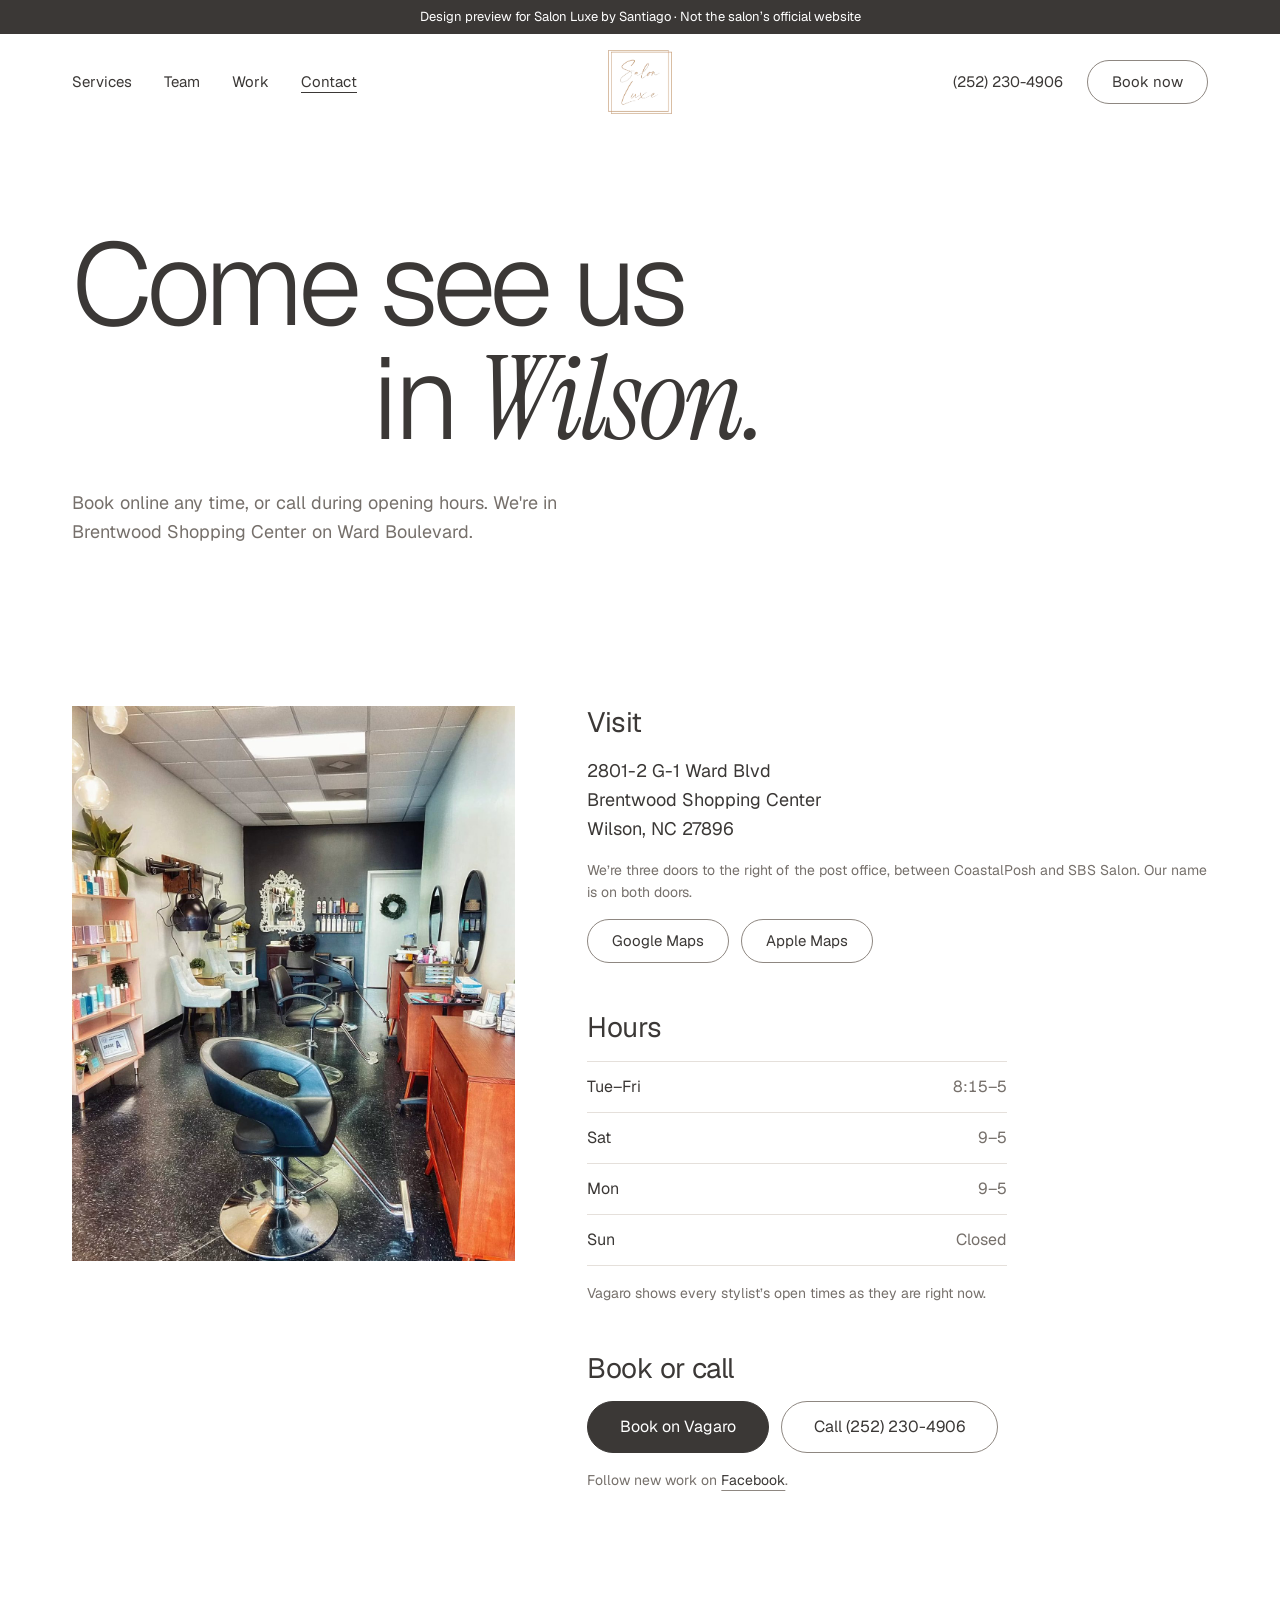
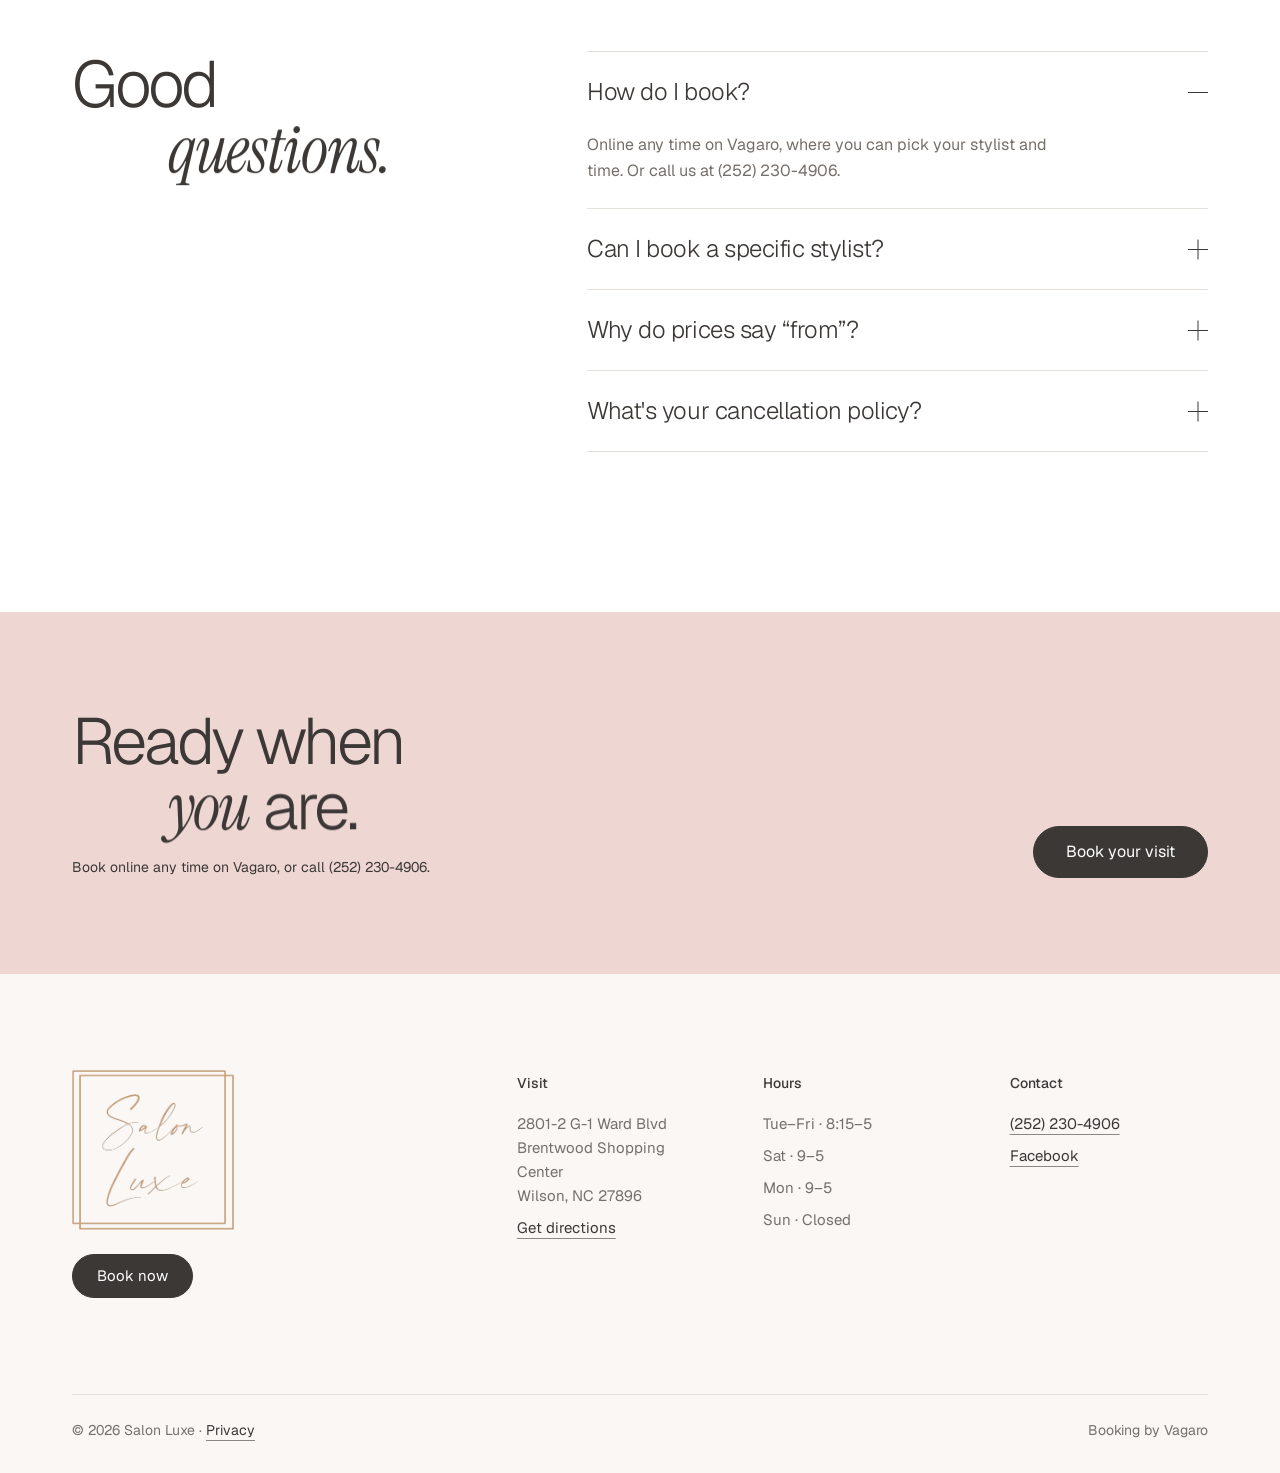
==== contact.html @ 4bc04a5e "Salon Luxe design preview (client demo, noindex) Static preview of the proposed Salon Luxe website f" ====
<!DOCTYPE html><html lang="en" class="Ur3q_a_variable"><head><meta charSet="utf-8"/><meta name="viewport" content="width=device-width, initial-scale=1"/><link rel="preload" href="nx/static/media/Geist_Variable-s.p.43azbxi7zpibd.woff2" as="font" crossorigin="" type="font/woff2"/><link rel="preload" href="media/logo.png" as="image"/><link rel="preload" href="media/salon-interior.jpg" as="image"/><link rel="stylesheet" href="nx/static/chunks/2191w9y8kevlb.css" data-precedence="next"/><link rel="preload" as="script" fetchPriority="low" href="nx/static/chunks/1r8o32q13stub.js"/><script src="nx/static/chunks/0dia8bfp_fmb0.js" async=""></script><script src="nx/static/chunks/3lbm-r_1xmrrq.js" async=""></script><script src="nx/static/chunks/turbopack-2u1d16houkiyo.js" async=""></script><script src="nx/static/chunks/1n8002xsathlf.js" async=""></script><script src="nx/static/chunks/0f0pbb14-pgfe.js" async=""></script><script src="nx/static/chunks/3_-2nimsdrwke.js" async=""></script><meta name="theme-color" content="#ffffff"/><title>Contact &amp; hours · Salon Luxe, Wilson NC</title><meta name="description" content="Salon Luxe is at 2801-2 G-1 Ward Blvd in Brentwood Shopping Center, Wilson, NC. Hours, directions, phone, and online booking."/><meta name="robots" content="noindex, nofollow, nocache"/><meta name="googlebot" content="noindex, nofollow"/><link rel="canonical" href="https://www.salonluxewilson.com/contact"/><meta property="og:title" content="Salon Luxe · Color that feels like you, only luxe."/><meta property="og:description" content="Wilson&#x27;s color salon in Brentwood Shopping Center. Book online any time."/><meta property="og:url" content="https://www.salonluxewilson.com"/><meta property="og:site_name" content="Salon Luxe"/><meta property="og:locale" content="en_US"/><meta property="og:type" content="website"/><meta name="twitter:card" content="summary"/><meta name="twitter:title" content="Salon Luxe · Color that feels like you, only luxe."/><meta name="twitter:description" content="Wilson&#x27;s color salon in Brentwood Shopping Center. Book online any time."/><link rel="icon" href="favicon.ico?favicon.117ezoe8m31dk.ico" sizes="48x48" type="image/x-icon"/><meta name="next-size-adjust" content=""/><script src="nx/static/chunks/0cz1d0mv5g_q7.js" noModule=""></script></head><body><div hidden=""><!--$--><!--/$--></div><a class="sl-skip" href="#main">Skip to content</a><div class="sl-demo-banner" role="note">Design preview for Salon Luxe by Santiago · Not the salon’s official website</div><div class="sl"><header class="sl-header sl-header--sticky"><div class="sl-container sl-header__inner"><nav class="sl-nav" aria-label="Main"><a href="services.html">Services</a><a href="team.html">Team</a><a href="gallery.html">Work</a><a href="contact.html" aria-current="page">Contact</a></nav><a class="sl-wordmark" href="index.html" aria-label="Salon Luxe, home"><img src="media/logo.png" alt="" width="64" height="63" class="sl-logo"/></a><div class="sl-header__end"><a href="tel:+12522304906">(252) 230-4906</a><a class="sl-btn sl-btn--sm" href="https://www.vagaro.com/sl6r9c" target="_blank" rel="noopener">Book now</a><button type="button" aria-haspopup="dialog" aria-expanded="false" data-state="closed" class="sl-menu-btn" aria-label="Open menu"><svg xmlns="http://www.w3.org/2000/svg" width="24" height="24" viewBox="0 0 24 24" fill="none" stroke="currentColor" stroke-width="1.25" stroke-linecap="round" stroke-linejoin="round" class="lucide lucide-menu sl-icon" aria-hidden="true"><path d="M4 5h16"></path><path d="M4 12h16"></path><path d="M4 19h16"></path></svg></button></div></div></header><main id="main"><section class="sl-pagehead" aria-labelledby="contact-title"><div class="sl-container"><h1 id="contact-title" class="sl-display-xl"><span class="sl-line" style="opacity:0;transform:translateY(0.35em)">Come see us</span><span class="sl-line sl-line--indent" style="opacity:0;transform:translateY(0.35em)">in<!-- --> <em class="sl-accent">Wilson.</em></span></h1><p class="sl-lead sl-pagehead__lead">Book online any time, or call during opening hours. We&#x27;re in Brentwood Shopping Center on Ward Boulevard.</p></div></section><section class="sl-section sl-contactsec" aria-label="Visit, hours and contact"><div class="sl-container sl-svc__grid"><div class="sl-media sl-svc__media sl-contact__media" style="opacity:0;filter:blur(4px);transform:translateY(20px)"><img src="media/salon-interior.jpg" alt="Inside Salon Luxe: styling stations, mirrors and the front of the salon" width="1200" height="1600" loading="eager" decoding="async"/></div><div class="sl-contact"><div class="sl-contact__block"><h2 class="sl-h2">Visit</h2><address class="sl-contact__text">2801-2 G-1 Ward Blvd<br/>Brentwood Shopping Center<br/>Wilson<!-- -->, <!-- -->NC<!-- --> <!-- -->27896</address><p class="sl-small">We’re three doors to the right of the post office, between CoastalPosh and SBS Salon. Our name is on both doors.</p><div class="sl-actions"><a class="sl-btn sl-btn--sm" href="https://www.google.com/maps/search/?api=1&amp;query=Salon+Luxe+2801+Ward+Blvd+Wilson+NC" target="_blank" rel="noopener">Google Maps</a><a class="sl-btn sl-btn--sm" href="https://maps.apple.com/?q=Salon+Luxe&amp;address=2801+Ward+Blvd,+Wilson,+NC+27896" target="_blank" rel="noopener">Apple Maps</a></div></div><div class="sl-contact__block"><h2 class="sl-h2">Hours</h2><dl class="sl-hours"><div class="sl-hours__row"><dt>Tue–Fri</dt><dd>8:15–5</dd></div><div class="sl-hours__row"><dt>Sat</dt><dd>9–5</dd></div><div class="sl-hours__row"><dt>Mon</dt><dd>9–5</dd></div><div class="sl-hours__row"><dt>Sun</dt><dd>Closed</dd></div></dl><p class="sl-small">Vagaro shows every stylist’s open times as they are right now.</p></div><div class="sl-contact__block"><h2 class="sl-h2">Book or call</h2><div class="sl-actions"><a class="sl-btn sl-btn--solid" href="https://www.vagaro.com/sl6r9c" target="_blank" rel="noopener">Book on Vagaro</a><a class="sl-btn" href="tel:+12522304906">Call <!-- -->(252) 230-4906</a></div><p class="sl-small">Follow new work on <a class="sl-link" href="https://www.facebook.com/salonluxewilson" target="_blank" rel="noopener">Facebook</a>.</p></div></div></div></section><section class="sl-section" id="faq" aria-labelledby="faq-title"><div class="sl-container sl-faqsec"><h2 id="faq-title" class="sl-display-lg"><span class="sl-line" style="opacity:0;transform:translateY(0.35em)">Good</span><span class="sl-line sl-line--indent" style="opacity:0;transform:translateY(0.35em)"><em class="sl-accent">questions.</em></span></h2><div class="sl-faq" data-orientation="vertical"><div data-state="open" data-orientation="vertical" class="sl-faq__item"><h3 style="margin:0" data-orientation="vertical" data-state="open"><button type="button" aria-controls="radix-_R_jd9bsnnb_" aria-expanded="true" data-state="open" data-orientation="vertical" id="radix-_R_3d9bsnnb_" class="sl-faq__trigger" data-radix-collection-item="">How do I book?<span class="sl-faq__icon" aria-hidden="true"></span></button></h3><div data-state="open" id="radix-_R_jd9bsnnb_" role="region" aria-labelledby="radix-_R_3d9bsnnb_" data-orientation="vertical" class="sl-faq__content sl-faq__panel" style="--radix-accordion-content-height:var(--radix-collapsible-content-height);--radix-accordion-content-width:var(--radix-collapsible-content-width)">Online any time on Vagaro, where you can pick your stylist and time. Or call us at (252) 230-4906.</div></div><div data-state="closed" data-orientation="vertical" class="sl-faq__item"><h3 style="margin:0" data-orientation="vertical" data-state="closed"><button type="button" aria-expanded="false" data-state="closed" data-orientation="vertical" id="radix-_R_5d9bsnnb_" class="sl-faq__trigger" data-radix-collection-item="">Can I book a specific stylist?<span class="sl-faq__icon" aria-hidden="true"></span></button></h3><div data-state="closed" id="radix-_R_ld9bsnnb_" hidden="" role="region" aria-labelledby="radix-_R_5d9bsnnb_" data-orientation="vertical" class="sl-faq__content sl-faq__panel" style="--radix-accordion-content-height:var(--radix-collapsible-content-height);--radix-accordion-content-width:var(--radix-collapsible-content-width)"></div></div><div data-state="closed" data-orientation="vertical" class="sl-faq__item"><h3 style="margin:0" data-orientation="vertical" data-state="closed"><button type="button" aria-expanded="false" data-state="closed" data-orientation="vertical" id="radix-_R_7d9bsnnb_" class="sl-faq__trigger" data-radix-collection-item="">Why do prices say “from”?<span class="sl-faq__icon" aria-hidden="true"></span></button></h3><div data-state="closed" id="radix-_R_nd9bsnnb_" hidden="" role="region" aria-labelledby="radix-_R_7d9bsnnb_" data-orientation="vertical" class="sl-faq__content sl-faq__panel" style="--radix-accordion-content-height:var(--radix-collapsible-content-height);--radix-accordion-content-width:var(--radix-collapsible-content-width)"></div></div><div data-state="closed" data-orientation="vertical" class="sl-faq__item"><h3 style="margin:0" data-orientation="vertical" data-state="closed"><button type="button" aria-expanded="false" data-state="closed" data-orientation="vertical" id="radix-_R_9d9bsnnb_" class="sl-faq__trigger" data-radix-collection-item="">What&#x27;s your cancellation policy?<span class="sl-faq__icon" aria-hidden="true"></span></button></h3><div data-state="closed" id="radix-_R_pd9bsnnb_" hidden="" role="region" aria-labelledby="radix-_R_9d9bsnnb_" data-orientation="vertical" class="sl-faq__content sl-faq__panel" style="--radix-accordion-content-height:var(--radix-collapsible-content-height);--radix-accordion-content-width:var(--radix-collapsible-content-width)"></div></div></div></div></section><section class="sl-section" aria-labelledby="band-title"><div class="sl-band"><div class="sl-container sl-band__inner"><div><h2 id="band-title" class="sl-display-lg"><span class="sl-line" style="opacity:0;transform:translateY(0.35em)">Ready when</span><span class="sl-line sl-line--indent" style="opacity:0;transform:translateY(0.35em)"><em class="sl-accent">you</em> are.</span></h2><p class="sl-small">Book online any time on Vagaro, or call <!-- -->(252) 230-4906<!-- -->.</p></div><a class="sl-btn sl-btn--solid" href="https://www.vagaro.com/sl6r9c" target="_blank" rel="noopener">Book your visit</a></div></div></section></main><footer class="sl-footer"><div class="sl-container"><div class="sl-footer__grid"><div class="sl-footer__brand"><img src="media/logo.png" alt="Salon Luxe" width="160" height="158" class="sl-logo sl-logo--footer"/><div><a class="sl-btn sl-btn--solid sl-btn--sm" href="https://www.vagaro.com/sl6r9c" target="_blank" rel="noopener">Book now</a></div></div><div><h2>Visit</h2><address>2801-2 G-1 Ward Blvd<br/>Brentwood Shopping Center<br/>Wilson<!-- -->, <!-- -->NC<!-- --> <!-- -->27896</address><ul style="margin-top:8px"><li><a class="sl-link" href="https://www.google.com/maps/search/?api=1&amp;query=Salon+Luxe+2801+Ward+Blvd+Wilson+NC" target="_blank" rel="noopener">Get directions</a></li></ul></div><div><h2>Hours</h2><ul><li>Tue–Fri<!-- --> · <!-- -->8:15–5</li><li>Sat<!-- --> · <!-- -->9–5</li><li>Mon<!-- --> · <!-- -->9–5</li><li>Sun<!-- --> · <!-- -->Closed</li></ul></div><div><h2>Contact</h2><ul><li><a class="sl-link" href="tel:+12522304906">(252) 230-4906</a></li><li><a class="sl-link" href="https://www.facebook.com/salonluxewilson" target="_blank" rel="noopener">Facebook</a></li></ul></div></div><div class="sl-footer__bottom"><p class="sl-small">© <!-- -->2026<!-- --> Salon Luxe · <a class="sl-link" href="privacy.html">Privacy</a></p><p class="sl-small">Booking by Vagaro</p></div></div></footer><div class="sl-bookbar sl-bookbar--fixed"><a class="sl-btn sl-btn--sm" href="tel:+12522304906">Call</a><a class="sl-btn sl-btn--solid sl-btn--sm" href="https://www.vagaro.com/sl6r9c" target="_blank" rel="noopener">Book now</a></div></div><!--$--><!--/$--><script id="_R_">(globalThis["TURBOPACK"] || (globalThis["TURBOPACK"] = [])).push({"otherChunks":["static/chunks/1r8o32q13stub.js","static/chunks/0dia8bfp_fmb0.js","static/chunks/3lbm-r_1xmrrq.js"],"runtimeModuleIds":[94553]});</script><script src="nx/static/chunks/1r8o32q13stub.js" async=""></script><script>(self.__next_f=self.__next_f||[]).push([0])</script><script>self.__next_f.push([1,"1:\"$Sreact.fragment\"\n2:\"nx/static/chunks/1n8002xsathlf.js\"\n3:I[39756,[\"$2\"],\"default\"]\n4:I[37457,[\"$2\"],\"default\"]\n8:\"nx/static/chunks/0f0pbb14-pgfe.js\"\n9:\"nx/static/chunks/3_-2nimsdrwke.js\"\na:I[76893,[\"$2\",\"$8\",\"$9\"],\"Header\"]\nb:I[63605,[\"$2\",\"$8\",\"$9\"],\"TextEffect\"]\nc:I[17195,[\"$2\",\"$8\",\"$9\"],\"BlurFade\"]\nd:I[48648,[\"$2\",\"$8\",\"$9\"],\"TrackedLink\"]\n18:\"ViewportBoundary\"\n19:I[97367,[\"$2\"],\"$18\"]\n1b:\"MetadataBoundary\"\n1c:I[97367,[\"$2\"],\"$1b\"]\n1d:\"$Sreact.suspense\"\n1f:I[68027,[\"$2\"],\"default\",1]\n:HL[\"nx/static/chunks/2191w9y8kevlb.css\",\"style\"]\n:HL[\"nx/static/media/Geist_Variable-s.p.43azbxi7zpibd.woff2\",\"font\",{\"crossOrigin\":\"\",\"type\":\"font/woff2\"}]\n:HL[\"media/salon-interior.jpg\",\"image\"]\n6:X\n7:[[\"children\",{\"s\":\"__PAGE__\",\"h\":512,\"d\":{\"r\":[\"$\",\"$1\",\"c\",{\"children\":[[\"$\",\"div\",null,{\"className\":\"sl\",\"children\":[[\"$\",\"$La\",null,{\"current\":\"contact\"}],[\"$\",\"main\",null,{\"id\":\"main\",\"children\":[[[\"$\",\"section\",null,{\"className\":\"sl-pagehead\",\"aria-labelledby\":\"contact-title\",\"children\":[\"$\",\"div\",null,{\"className\":\"sl-container\",\"children\":[[\"$\",\"$Lb\",null,{\"as\":\"h1\",\"id\":\"contact-title\",\"className\":\"sl-display-xl\",\"lines\":[\"Come see us\",[\"in\",\" \",[\"$\",\"em\",null,{\"className\":\"sl-accent\",\"children\":\"Wilson.\"}]]]}],[\"$\",\"p\",null,{\"className\":\"sl-lead sl-pagehead__lead\",\"children\":\"Book online any time, or call during opening hours. We're in Brentwood Shopping Center on Ward Boulevard.\"}],null]}]}],[\"$\",\"section\",null,{\"className\":\"sl-section sl-contactsec\",\"aria-label\":\"Visit, hours and contact\",\"children\":[\"$\",\"div\",null,{\"className\":\"sl-container sl-svc__grid\",\"children\":[[\"$\",\"$Lc\",null,{\"className\":\"sl-media sl-svc__media sl-contact__media\",\"children\":[\"$\",\"img\",null,{\"src\":\"media/salon-interior.jpg\",\"alt\":\"Inside Salon Luxe: styling stations, mirrors and the front of the salon\",\"width\":1200,\"height\":1600,\"loading\":\"eager\",\"decoding\":\"async\"}]}],[\"$\",\"div\",null,{\"className\":\"sl-contact\",\"children\":[[\"$\",\"div\",null,{\"className\":\"sl-contact__block\",\"children\":[[\"$\",\"h2\",null,{\"className\":\"sl-h2\",\"children\":\"Visit\"}],[\"$\",\"address\",null,{\"className\":\"sl-contact__text\",\"children\":[\"2801-2 G-1 Ward Blvd\",[\"$\",\"br\",null,{}],\"Brentwood Shopping Center\",[\"$\",\"br\",null,{}],\"Wilson\",\", \",\"NC\",\" \",\"27896\"]}],[\"$\",\"p\",null,{\"className\":\"sl-small\",\"children\":\"We’re three doors to the right of the post office, between CoastalPosh and SBS Salon. Our name is on both doors.\"}],[\"$\",\"div\",null,{\"className\":\"sl-actions\",\"children\":[[\"$\",\"$Ld\",null,{\"className\":\"sl-btn sl-btn--sm\",\"href\":\"https://www.google.com/maps/search/?api=1\u0026query=Salon+Luxe+2801+Ward+Blvd+Wilson+NC\",\"event\":\"directions_click\",\"params\":{\"place\":\"contact\",\"app\":\"google\"},\"children\":\"Google Maps\"}],[\"$\",\"$Ld\",null,{\"className\":\"sl-btn sl-btn--sm\",\"href\":\"https://maps.apple.com/?q=Salon+Luxe\u0026address=2801+Ward+Blvd,+Wilson,+NC+27896\",\"event\":\"directions_click\",\"params\":{\"place\":\"contact\",\"app\":\"apple\"},\"children\":\"Apple Maps\"}]]}]]}],[\"$\",\"div\",null,{\"className\":\"sl-contact__block\",\"children\":[[\"$\",\"h2\",null,{\"className\":\"sl-h2\",\"children\":\"Hours\"}],\"$Le\",\"$Lf\"]}],\"$L10\"]}]]}]}],\"$L11\"],\"$L12\"]}],\"$L13\",\"$L14\"]}],[\"$L15\",\"$L16\"],\"$L17\"]}],\"p\":false,\"v\":null}}]]\n5:[[\"children\",{\"s\":\"contact\",\"h\":512,\"d\":{\"r\":[\"$\",\"$1\",\"c\",{\"children\":[null,[\"$\",\"$L3\",null,{\"parallelRouterKey\":\"children\",\"error\":\"$undefined\",\"errorStyles\":\"$undefined\",\"errorScripts\":\"$undefined\",\"template\":[\"$\",\"$L4\",null,{}],\"templateStyles\":\"$undefined\",\"templateScripts\":\"$undefined\",\"notFound\":\"$undefined\",\"forbidden\":\"$undefined\",\"unauthorized\":\"$undefined\"}]]}],\"p\":false,\"v\":\"$6\"},\"c\":\"$Q7\"}]]\n0:{\"P\":null,\"c\":[\"\",\"contact\"],\"q\":\"\",\"i\":false,\"t\":{\"t\":{\"s\":\"\",\"h\":528,\"d\":{\"r\":[\"$\",\"$1\",\"c\",{\"children\":[[[\"$\",\"link\",\"0\",{\"rel\":\"stylesheet\",\"href\":\"nx/static/chunks/2191w9y8kevlb.css\",\"precedence\":\"next\",\"crossOrigin\":\"$undefined\",\"nonce\":\"$undefined\"}],[\"$\",\"script\",\"script-0\",{\"src\":\"nx/static/chunks/1n8002xsathlf.js\",\"async\":true,\"nonce\":\"$undefined\"}]],[\"$\",\"html\",null,{\"lang\":\"en\",\"className\":\"Ur3q_a_variable\",\"children\":[\"$\",\"body\",null,{\"children\":[[\"$\",\"a\",null,{\"className\":\"sl-skip\",\"href\":\"#main\",\"children\":\"Skip to content\"}],[\"$\",\"div\",null,{\"className\":\"sl-demo-banner\",\"role\":\"note\",\"children\":\"Design preview for Salon Luxe by Santiago · Not the salon’s official website\"}],[\"$\",\"$L3\",null,{\"parallelRouterKey\":\"children\",\"error\":\"$undefined\",\"errorStyles\":\"$undefined\",\"errorScripts\":\"$undefined\",\"template\":[\"$\",\"$L4\",null,{}],\"templateStyles\":\"$undefined\",\"templateScripts\":\"$undefined\",\"notFound\":[[[\"$\",\"title\",null,{\"children\":\"404: This page could not be found.\"}],[\"$\",\"div\",null,{\"style\":{\"fontFamily\":\"system-ui,\\\"Segoe UI\\\",Roboto,Helvetica,Arial,sans-serif,\\\"Apple Color Emoji\\\",\\\"Segoe UI Emoji\\\"\",\"height\":\"100vh\",\"textAlign\":\"center\",\"display\":\"flex\",\"flexDirection\":\"column\",\"alignItems\":\"center\",\"justifyContent\":\"center\"},\"children\":[\"$\",\"div\",null,{\"children\":[[\"$\",\"style\",null,{\"dangerouslySetInnerHTML\":{\"__html\":\"body{color:#000;background:#fff;margin:0}.next-error-h1{border-right:1px solid rgba(0,0,0,.3)}@media (prefers-color-scheme:dark){body{color:#fff;background:#000}.next-error-h1{border-right:1px solid rgba(255,255,255,.3)}}\"}}],[\"$\",\"h1\",null,{\"className\":\"next-error-h1\",\"style\":{\"display\":\"inline-block\",\"margin\":\"0 20px 0 0\",\"padding\":\"0 23px 0 0\",\"fontSize\":24,\"fontWeight\":500,\"verticalAlign\":\"top\",\"lineHeight\":\"49px\"},\"children\":404}],[\"$\",\"div\",null,{\"style\":{\"display\":\"inline-block\"},\"children\":[\"$\",\"h2\",null,{\"style\":{\"fontSize\":14,\"fontWeight\":400,\"lineHeight\":\"49px\",\"margin\":0},\"children\":\"This page could not be found.\"}]}]]}]}]],[]],\"forbidden\":\"$undefined\",\"unauthorized\":\"$undefined\"}],[null,null,null]]}]}]]}],\"p\":false,\"v\":null},\"c\":\"$Q5\"},\"h\":{\"r\":[\"$\",\"$1\",\"h\",{\"children\":[null,[\"$\",\"$L19\",null,{\"children\":\"$L1a\"}],[\"$\",\"$L1c\",null,{\"children\":[[\"$\",\"div\",null,{\"hidden\":true,\"children\":[\"$\",\"$1d\",null,{\"name\":\"Next.Metadata\",\"children\":\"$L1e\"}]}],null]}],[\"$\",\"meta\",null,{\"name\":\"next-size-adjust\",\"content\":\"\"}]]}],\"p\":false,\"v\":null}},\"m\":\"$undefined\",\"G\":[\"$1f\",[[\"$\",\"link\",\"0\",{\"rel\":\"stylesheet\",\"href\":\"nx/static/chunks/2191w9y8kevlb.css\",\"precedence\":\"next\",\"crossOrigin\":\"$undefined\",\"nonce\":\"$undefined\"}]]],\"S\":true,\"r\":\"$undefined\",\"s\":\"$undefined\",\"a\":\"$undefined\",\"l\":\"$undefined\",\"p\":\"$undefined\",\"d\":\"$undefined\",\"b\":\"Zr-TS_mXzVOWQAXitOtDz\"}\n20:I[38702,[\"$2\",\"$8\",\"$9\"],\"Faq\"]\n21:I[76893,[\"$2\",\"$8\",\"$9\"],\"BookBar\"]\n22:I[97367,[\"$2\"],\"OutletBoundary\"]\n:HL[\"media/logo.png\",\"image\"]\n6:C\ne:[\"$\",\"dl\",null,{\"className\":\"sl-hours\",\"children\":[[\"$\",\"div\",\"Tue–Fri\",{\"className\":\"sl-hours__row\",\"children\":[[\"$\",\"dt\",null,{\"children\":\"Tue–Fri\"}],[\"$\",\"dd\",null,{\"children\":\"8:15–5\"}]]}],[\"$\",\"div\",\"Sat\",{\"className\":\"sl-hours__row\",\"children\":[[\"$\",\"dt\",null,{\"children\":\"Sat\"}],[\"$\",\"dd\",null,{\"children\":\"9–5\"}]]}],[\"$\",\"div\",\"Mon\",{\"className\":\"sl-hours__row\",\"children\":[[\"$\",\"dt\",null,{\"children\":\"Mon\"}],[\"$\",\"dd\",null,{\"children\":\"9–5\"}]]}],[\"$\",\"div\",\"Sun\",{\"className\":\"sl-hours__row\",\"children\":[[\"$\",\"dt\",null,{\"children\":\"Sun\"}],[\"$\",\"dd\",null,{\"children\":\"Closed\"}]]}]]}]\nf:[\"$\",\"p\",null,{\"className\":\"sl-small\",\"children\":\"Vagaro shows every stylist’s open times as they are right now.\"}]\n10:[\"$\",\"div\",null,{\"className\":\"sl-contact__block\",\"children\":[[\"$\",\"h2\",null,{\"className\":\"sl-h2\",\"children\":\"Book or call\"}],[\"$\",\"div\",null,{\"className\":\"sl-actions\",\"children\":[[\"$\",\"$Ld\",null,{\"className\":\"sl-btn sl-btn--solid\",\"href\":\"https://www.vagaro.com/sl6r9c\",\"event\":\"book_click\",\"params\":{\"place\":\"contact\"},\"children\":\"Book on Vagaro\"}],[\"$\",\"$Ld\",null,{\"className\":\"sl-btn\",\"href\":\"tel:+12522304906\",\"event\":\"call_click\",\"params\":{\"place\":\"contact\"},\"children\":[\"Call \",\"(252) 230-4906\"]}]]}],[\"$\",\"p\",null,{\"className\":\"sl-small\",\"children\":[\"Follow new work on \",[\"$\",\"a\",null,{\"className\":\"sl-link\",\"href\":\"https://www.facebook.com/salonluxewilson\",\"target\":\"_blank\",\"rel\":\"noopener\",\"children\":\"Facebook\"}],\".\"]}]]}]\n11:[\"$\",\"$L20\",null,{}]\n12:[\"$\",\"section\",null,{\"className\":\"sl-section\",\"aria-labelledby\":\"band-title\",\"children\":[\"$\",\"div\",null,{\"className\":\"sl-band\",\"children\":[\"$\",\"div\",null,{\"className\":\"sl-container sl-band__inner\",\"children\":[[\"$\",\"div\",null,{\"children\":[[\"$\",\"$Lb\",null,{\"as\":\"h2\",\"id\":\"band-title\",\"className\":\"sl-display-lg\",\"lines\":[\"Ready when\",[[\"$\",\"em\",null,{\"className\":\"sl-accent\",\"children\":\"you\"}],\" are.\"]]}],[\"$\",\"p\",null,{\"className\":\"sl-small\",\"children\":[\"Book online any time on Vagaro, or call \",\"(252) 230-4906\",\".\"]}]]}],[\"$\",\"$Ld\",null,{\"className\":\"sl-btn sl-btn--solid\",\"href\":\"https://www.vagaro.com/sl6r9c\",\"event\":\"book_click\",\"params\":{\"place\":\"band\"},\"children\":\"Book your visit\"}]]}]}]}]\n13:[\"$\",\"footer\",null,{\"className\":\"sl-footer\",\"children\":[\"$\",\"div\",null,{\"className\":\"sl-container\",\"children\":[[\"$\",\"div\",null,{\"className\":\"sl-footer__grid\",\"children\":[[\"$\",\"div\",null,{\"className\":\"sl-footer__brand\",\"children\":[[\"$\",\"img\",null,{\"src\":\"media/logo.png\",\"alt\":\"Salon Luxe\",\"width\":160,\"height\":158,\"className\":\"sl-logo sl-logo--footer\"}],[\"$\",\"div\",null,{\"children\":[\"$\",\"$Ld\",null,{\"className\":\"sl-btn sl-btn--solid sl-btn--sm\",\"href\":\"https://www.vagaro.com/sl6r9c\",\"event\":\"book_click\",\"params\":{\"place\":\"footer\"},\"children\":\"Book now\"}]}]]}],[\"$\",\"div\",null,{\"children\":[[\"$\",\"h2\",null,{\"children\":\"Visit\"}],[\"$\",\"address\",null,{\"children\":[\"2801-2 G-1 Ward Blvd\",[\"$\",\"br\",null,{}],\"Brentwood Shopping Center\",[\"$\",\"br\",null,{}],\"Wilson\",\", \",\"NC\",\" \",\"27896\"]}],[\"$\",\"ul\",null,{\"style\":{\"marginTop\":8},\"children\":[\"$\",\"li\",null,{\"children\":[\"$\",\"$Ld\",null,{\"className\":\"sl-link\",\"href\":\"https://www.google.com/maps/search/?api=1\u0026query=Salon+Luxe+2801+Ward+Blvd+Wilson+NC\",\"event\":\"directions_click\",\"children\":\"Get directions\"}]}]}]]}],[\"$\",\"div\",null,{\"children\":[[\"$\",\"h2\",null,{\"children\":\"Hours\"}],[\"$\",\"ul\",null,{\"children\":[[\"$\",\"li\",\"Tue–Fri\",{\"children\":[\"Tue–Fri\",\" · \",\"8:15–5\"]}],[\"$\",\"li\",\"Sat\",{\"children\":[\"Sat\",\" · \",\"9–5\"]}],[\"$\",\"li\",\"Mon\",{\"children\":[\"Mon\",\" · \",\"9–5\"]}],[\"$\",\"li\",\"Sun\",{\"children\":[\"Sun\",\" · \",\"Closed\"]}]]}]]}],[\"$\",\"div\",null,{\"children\":[[\"$\",\"h2\",null,{\"children\":\"Contact\"}],[\"$\",\"ul\",null,{\"children\":[[\"$\",\"li\",null,{\"children\":[\"$\",\"$Ld\",null,{\"className\":\"sl-link\",\"href\":\"tel:+12522304906\",\"event\":\"call_click\",\"params\":{\"place\":\"footer\"},\"children\":\"(252) 230-4906\"}]}],[\"$\",\"li\",null,{\"children\":[\"$\",\"a\",null,{\"className\":\"sl-link\",\"href\":\"https://www.facebook.com/salonluxewilson\",\"target\":\"_blank\",\"rel\":\"noopener\",\"children\":\"Facebook\"}]}],null]}]]}]]}],[\"$\",\"div\",null,{\"className\":\"sl-footer__bottom\",\"children\":[[\"$\",\"p\",null,{\"className\":\"sl-small\",\"children\":[\"© \",2026,\" Salon Luxe · \",[\"$\",\"a\",null,{\"className\":\"sl-link\",\"href\":\"privacy.html\",\"children\":\"Privacy\"}]]}],[\"$\",\"p\",null,{\"className\":\"sl-small\",\"children\":\"Booking by Vagaro\"}]]}]]}]}]\n14:[\"$\",\"$L21\",null,{}]\n15:[\"$\",\"script\",\"script-0\",{\"src\":\"nx/static/chunks/0f0pbb14-pgfe.js\",\"async\":true,\"nonce\":\"$undefined\"}]\n16:[\"$\",\"script\",\"script-1\",{\"src\":\"nx/static/chunks/3_-2nimsdrwke.js\",\"async\":true,\"nonce\":\"$undefined\"}]\n17:[\"$\",\"$L22\",null,{\"children\":[\"$\",\"$1d\",null,{\"name\":\"Next.MetadataOutlet\",\"children\":\"$@23\"}]}]\n1a:[[\"$\",\"meta\",\"0\",{\"charSet\":\"utf-8\"}],[\"$\",\"meta\",\"1\",{\"name\":\"viewport\",\"content\":\"width=device-width, initial-scale=1\"}],[\"$\",\"meta\",\"2\",{\"name\":\"theme-color\",\"content\":\"#ffffff\"}]]\n24:I[27201,[\"$2\"],\"IconMark\"]\n1e:[[\"$\",\"title\",\"0\",{\"children\":\"Contact \u0026 hours · Salon Luxe, Wilson NC\"}],[\"$\",\"meta\",\"1\",{\"name\":\"description\",\"content\":\"Salon Luxe is at 2801-2 G-1 Ward Blvd in Brentwood Shopping Center, Wilson, NC. Hours, directions, phone, and online booking.\"}],[\"$\",\"meta\",\"2\",{\"name\":\"robots\",\"content\":\"noindex, nofollow, nocache\"}],[\"$\",\"meta\",\"3\",{\"name\":\"googlebot\",\"content\":\"noindex, nofollow\"}],[\"$\",\"link\",\"4\",{\"rel\":\"canonical\",\"href\":\"https://www.salonluxewilson.com/contact\"}],[\"$\",\"meta\",\"5\",{\"property\":\"og:title\",\"content\":\"Salon Luxe · Color that feels like you, only luxe.\"}],[\"$\",\"meta\",\"6\",{\"property\":\"og:description\",\"content\":\"Wilson's color salon in Brentwood Shopping Center. Book online any time.\"}],[\"$\",\"meta\",\"7\",{\"property\":\"og:url\",\"content\":\"https://www.salonluxewilson.com\"}],[\"$\",\"meta\",\"8\",{\"property\":\"og:site_name\",\"content\":\"Salon Luxe\"}],[\"$\",\"meta\",\"9\",{\"property\":\"og:locale\",\"content\":\"en_US\"}],[\"$\",\"meta\",\"10\",{\"property\":\"og:type\",\"content\":\"website\"}],[\"$\",\"meta\",\"11\",{\"name\":\"twitter:card\",\"content\":\"summary\"}],[\"$\",\"meta\",\"12\",{\"name\":\"twitter:title\",\"content\":\"Salon Luxe · Color that feels like you, only luxe.\"}],[\"$\",\"meta\",\"13\",{\"name\":\"twitter:description\",\"content\":\"Wilson's color salon in Brentwood Shopping Center. Book online any time.\"}],[\"$\",\"link\",\"14\",{\"rel\":\"icon\",\"href\":\"favicon.ico?favicon.117ezoe8m31dk.ico\",\"sizes\":\"48x48\",\"type\":\"image/x-icon\"}],[\"$\",\"$L24\",\"15\",{}]]\n23:null\n"])</script></body></html>
---- nx/static/chunks/2191w9y8kevlb.css ----
@font-face{font-family:GeistSans;src:url(../media/Geist_Variable-s.p.43azbxi7zpibd.woff2)format("woff2");font-display:swap;font-weight:100 900}@font-face{font-family:GeistSans Fallback;src:local(Arial);ascent-override:94.56%;descent-override:27.76%;line-gap-override:0.0%;size-adjust:106.28%}.Ur3q_a_className{font-family:GeistSans,GeistSans Fallback}.Ur3q_a_variable{--font-geist-sans:"GeistSans", "GeistSans Fallback"}
@font-face{font-family:Instrument Serif;font-style:italic;font-display:swap;font-weight:400;src:url(../media/instrument-serif-latin-ext-400-italic.30flr4oxtjagu.woff2)format("woff2"),url(../media/instrument-serif-latin-ext-400-italic.2vfzl0i35o8_c.woff)format("woff");unicode-range:U+100-2BA,U+2BD-2C5,U+2C7-2CC,U+2CE-2D7,U+2DD-2FF,U+304,U+308,U+329,U+1D00-1DBF,U+1E00-1E9F,U+1EF2-1EFF,U+2020,U+20A0-20AB,U+20AD-20C0,U+2113,U+2C60-2C7F,U+A720-A7FF}@font-face{font-family:Instrument Serif;font-style:italic;font-display:swap;font-weight:400;src:url(../media/instrument-serif-latin-400-italic.1bk2-9tco4m7m.woff2)format("woff2"),url(../media/instrument-serif-latin-400-italic.3_-8f-v73506e.woff)format("woff");unicode-range:U+??,U+131,U+152-153,U+2BB-2BC,U+2C6,U+2DA,U+2DC,U+304,U+308,U+329,U+2000-206F,U+20AC,U+2122,U+2191,U+2193,U+2212,U+2215,U+FEFF,U+FFFD}
@layer properties{@supports (((-webkit-hyphens:none)) and (not (margin-trim:inline))) or ((-moz-orient:inline) and (not (color:rgb(from red r g b)))){*,:before,:after,::backdrop{--tw-scale-x:1;--tw-scale-y:1;--tw-scale-z:1;--tw-rotate-x:initial;--tw-rotate-y:initial;--tw-rotate-z:initial;--tw-skew-x:initial;--tw-skew-y:initial;--tw-pan-x:initial;--tw-pan-y:initial;--tw-pinch-zoom:initial;--tw-space-y-reverse:0;--tw-space-x-reverse:0;--tw-divide-x-reverse:0;--tw-border-style:solid;--tw-divide-y-reverse:0;--tw-ordinal:initial;--tw-slashed-zero:initial;--tw-numeric-figure:initial;--tw-numeric-spacing:initial;--tw-numeric-fraction:initial;--tw-shadow:0 0 #0000;--tw-shadow-color:initial;--tw-shadow-alpha:100%;--tw-inset-shadow:0 0 #0000;--tw-inset-shadow-color:initial;--tw-inset-shadow-alpha:100%;--tw-ring-color:initial;--tw-ring-shadow:0 0 #0000;--tw-inset-ring-color:initial;--tw-inset-ring-shadow:0 0 #0000;--tw-ring-inset:initial;--tw-ring-offset-width:0px;--tw-ring-offset-color:#fff;--tw-ring-offset-shadow:0 0 #0000;--tw-outline-style:solid;--tw-blur:initial;--tw-brightness:initial;--tw-contrast:initial;--tw-grayscale:initial;--tw-hue-rotate:initial;--tw-invert:initial;--tw-opacity:initial;--tw-saturate:initial;--tw-sepia:initial;--tw-drop-shadow:initial;--tw-drop-shadow-color:initial;--tw-drop-shadow-alpha:100%;--tw-drop-shadow-size:initial;--tw-backdrop-blur:initial;--tw-backdrop-brightness:initial;--tw-backdrop-contrast:initial;--tw-backdrop-grayscale:initial;--tw-backdrop-hue-rotate:initial;--tw-backdrop-invert:initial;--tw-backdrop-opacity:initial;--tw-backdrop-saturate:initial;--tw-backdrop-sepia:initial;--tw-ease:initial}}}@layer theme{:root,:host{--font-sans:var(--font-geist-sans), Geist, "Helvetica Neue", system-ui, sans-serif;--font-serif:"Instrument Serif", "Times New Roman", serif;--font-mono:ui-monospace, SFMono-Regular, Menlo, Monaco, Consolas, "Liberation Mono", "Courier New", monospace;--ease-in:cubic-bezier(.4, 0, 1, 1);--ease-out:cubic-bezier(0, 0, .2, 1);--ease-in-out:cubic-bezier(.4, 0, .2, 1);--default-transition-duration:.15s;--default-transition-timing-function:cubic-bezier(.4, 0, .2, 1);--default-font-family:var(--font-geist-sans), Geist, "Helvetica Neue", system-ui, sans-serif;--default-mono-font-family:var(--font-mono);--radius-pill:999px}}@layer base{*,:after,:before,::backdrop{box-sizing:border-box;border:0 solid;margin:0;padding:0}::file-selector-button{box-sizing:border-box;border:0 solid;margin:0;padding:0}html,:host{-webkit-text-size-adjust:100%;tab-size:4;line-height:1.5;font-family:var(--default-font-family,-apple-system, BlinkMacSystemFont, "Segoe UI", Roboto, "Helvetica Neue", "Noto Sans", Arial, sans-serif, "Apple Color Emoji", "Segoe UI Emoji", "Segoe UI Symbol", "Noto Color Emoji");font-feature-settings:var(--default-font-feature-settings,normal);font-variation-settings:var(--default-font-variation-settings,normal);-webkit-tap-highlight-color:transparent}hr{height:0;color:inherit;border-top-width:1px}abbr:where([title]){-webkit-text-decoration:underline dotted;text-decoration:underline dotted}h1,h2,h3,h4,h5,h6{font-size:inherit;font-weight:inherit}a{color:inherit;-webkit-text-decoration:inherit;-webkit-text-decoration:inherit;-webkit-text-decoration:inherit;-webkit-text-decoration:inherit;text-decoration:inherit}b,strong{font-weight:bolder}code,kbd,samp,pre{font-family:var(--default-mono-font-family,ui-monospace, SFMono-Regular, Menlo, Monaco, Consolas, "Liberation Mono", "Courier New", monospace);font-feature-settings:var(--default-mono-font-feature-settings,normal);font-variation-settings:var(--default-mono-font-variation-settings,normal);font-size:1em}small{font-size:80%}sub,sup{vertical-align:baseline;font-size:75%;line-height:0;position:relative}sub{bottom:-.25em}sup{top:-.5em}table{text-indent:0;border-color:inherit;border-collapse:collapse}:-moz-focusring:where(:not(iframe)){outline:auto}progress{vertical-align:baseline}summary{display:list-item}ol,ul,menu{list-style:none}img,svg,video,canvas,audio,iframe,embed,object{vertical-align:middle;display:block}img,video{max-width:100%;height:auto}button,input,select,optgroup,textarea{font:inherit;font-feature-settings:inherit;font-variation-settings:inherit;letter-spacing:inherit;color:inherit;opacity:1;background-color:#0000;border-radius:0}::file-selector-button{font:inherit;font-feature-settings:inherit;font-variation-settings:inherit;letter-spacing:inherit;color:inherit;opacity:1;background-color:#0000;border-radius:0}:where(select:is([multiple],[size])) optgroup{font-weight:bolder}:where(select:is([multiple],[size])) optgroup option{padding-inline-start:20px}::file-selector-button{margin-inline-end:4px}::placeholder{opacity:1}@supports (not ((-webkit-appearance:-apple-pay-button))) or (contain-intrinsic-size:1px){::placeholder{color:currentColor}@supports (color:color-mix(in lab, red, red)){::placeholder{color:color-mix(in oklab, currentcolor 50%, transparent)}}}textarea{resize:vertical}::-webkit-search-decoration{-webkit-appearance:none}::-webkit-date-and-time-value{min-height:1lh;text-align:inherit}::-webkit-datetime-edit{display:inline-flex}::-webkit-datetime-edit-fields-wrapper{padding:0}::-webkit-datetime-edit{padding-block:0}::-webkit-datetime-edit-year-field{padding-block:0}::-webkit-datetime-edit-month-field{padding-block:0}::-webkit-datetime-edit-day-field{padding-block:0}::-webkit-datetime-edit-hour-field{padding-block:0}::-webkit-datetime-edit-minute-field{padding-block:0}::-webkit-datetime-edit-second-field{padding-block:0}::-webkit-datetime-edit-millisecond-field{padding-block:0}::-webkit-datetime-edit-meridiem-field{padding-block:0}::-webkit-calendar-picker-indicator{line-height:1}:-moz-ui-invalid{box-shadow:none}button,input:where([type=button],[type=reset],[type=submit]){appearance:button}::file-selector-button{appearance:button}::-webkit-inner-spin-button{height:auto}::-webkit-outer-spin-button{height:auto}[hidden]:where(:not([hidden=until-found])){display:none!important}*{border-color:var(--border)}body{background-color:var(--background);font-family:var(--font-geist-sans), Geist, "Helvetica Neue", system-ui, sans-serif;color:var(--foreground);-webkit-font-smoothing:antialiased;-moz-osx-font-smoothing:grayscale}}@layer components;@layer utilities{.\@container{container-type:inline-size}.collapse{visibility:collapse}.invisible{visibility:hidden}.visible{visibility:visible}.sr-only{clip-path:inset(50%);white-space:nowrap;border-width:0;width:1px;height:1px;margin:-1px;padding:0;position:absolute;overflow:hidden}.not-sr-only{clip-path:none;white-space:normal;width:auto;height:auto;margin:0;padding:0;position:static;overflow:visible}.absolute{position:absolute}.fixed{position:fixed}.relative{position:relative}.static{position:static}.sticky{position:sticky}.isolate{isolation:isolate}.isolation-auto{isolation:auto}.container{width:100%}@media (min-width:40rem){.container{max-width:40rem}}@media (min-width:48rem){.container{max-width:48rem}}@media (min-width:64rem){.container{max-width:64rem}}@media (min-width:80rem){.container{max-width:80rem}}@media (min-width:96rem){.container{max-width:96rem}}.block{display:block}.contents{display:contents}.flex{display:flex}.flow-root{display:flow-root}.grid{display:grid}.hidden{display:none}.inline{display:inline}.inline-block{display:inline-block}.inline-flex{display:inline-flex}.inline-grid{display:inline-grid}.inline-table{display:inline-table}.list-item{display:list-item}.table{display:table}.table-caption{display:table-caption}.table-cell{display:table-cell}.table-column{display:table-column}.table-column-group{display:table-column-group}.table-footer-group{display:table-footer-group}.table-header-group{display:table-header-group}.table-row{display:table-row}.table-row-group{display:table-row-group}.shrink{flex-shrink:1}.grow{flex-grow:1}.border-collapse{border-collapse:collapse}.translate-none{translate:none}.scale-3d{scale:var(--tw-scale-x) var(--tw-scale-y) var(--tw-scale-z)}.transform{transform:var(--tw-rotate-x,) var(--tw-rotate-y,) var(--tw-rotate-z,) var(--tw-skew-x,) var(--tw-skew-y,)}.touch-pinch-zoom{--tw-pinch-zoom:pinch-zoom;touch-action:var(--tw-pan-x,) var(--tw-pan-y,) var(--tw-pinch-zoom,)}.resize{resize:both}.flex-wrap{flex-wrap:wrap}:where(.space-y-reverse>:not(:last-child)){--tw-space-y-reverse:1}:where(.space-x-reverse>:not(:last-child)){--tw-space-x-reverse:1}:where(.divide-x>:not(:last-child)){--tw-divide-x-reverse:0;border-inline-style:var(--tw-border-style);border-inline-start-width:calc(1px * var(--tw-divide-x-reverse));border-inline-end-width:calc(1px * calc(1 - var(--tw-divide-x-reverse)))}:where(.divide-y>:not(:last-child)){--tw-divide-y-reverse:0;border-bottom-style:var(--tw-border-style);border-top-style:var(--tw-border-style);border-top-width:calc(1px * var(--tw-divide-y-reverse));border-bottom-width:calc(1px * calc(1 - var(--tw-divide-y-reverse)))}:where(.divide-y-reverse>:not(:last-child)){--tw-divide-y-reverse:1}.truncate{text-overflow:ellipsis;white-space:nowrap;overflow:hidden}.rounded-s{border-start-start-radius:.25rem;border-end-start-radius:.25rem}.rounded-ss{border-start-start-radius:.25rem}.rounded-e{border-start-end-radius:.25rem;border-end-end-radius:.25rem}.rounded-se{border-start-end-radius:.25rem}.rounded-ee{border-end-end-radius:.25rem}.rounded-es{border-end-start-radius:.25rem}.rounded-t{border-top-left-radius:.25rem;border-top-right-radius:.25rem}.rounded-l{border-top-left-radius:.25rem;border-bottom-left-radius:.25rem}.rounded-tl{border-top-left-radius:.25rem}.rounded-r{border-top-right-radius:.25rem;border-bottom-right-radius:.25rem}.rounded-tr{border-top-right-radius:.25rem}.rounded-b{border-bottom-right-radius:.25rem;border-bottom-left-radius:.25rem}.rounded-br{border-bottom-right-radius:.25rem}.rounded-bl{border-bottom-left-radius:.25rem}.border{border-style:var(--tw-border-style);border-width:1px}.border-x{border-inline-style:var(--tw-border-style);border-inline-width:1px}.border-y{border-block-style:var(--tw-border-style);border-block-width:1px}.border-s{border-inline-start-style:var(--tw-border-style);border-inline-start-width:1px}.border-e{border-inline-end-style:var(--tw-border-style);border-inline-end-width:1px}.border-bs{border-block-start-style:var(--tw-border-style);border-block-start-width:1px}.border-be{border-block-end-style:var(--tw-border-style);border-block-end-width:1px}.border-t{border-top-style:var(--tw-border-style);border-top-width:1px}.border-r{border-right-style:var(--tw-border-style);border-right-width:1px}.border-b{border-bottom-style:var(--tw-border-style);border-bottom-width:1px}.border-l{border-left-style:var(--tw-border-style);border-left-width:1px}.bg-repeat{background-repeat:repeat}.mask-no-clip{-webkit-mask-clip:no-clip;mask-clip:no-clip}.mask-repeat{-webkit-mask-repeat:repeat;mask-repeat:repeat}.text-wrap{text-wrap:wrap}.text-clip{text-overflow:clip}.text-ellipsis{text-overflow:ellipsis}.capitalize{text-transform:capitalize}.lowercase{text-transform:lowercase}.normal-case{text-transform:none}.uppercase{text-transform:uppercase}.italic{font-style:italic}.not-italic{font-style:normal}.diagonal-fractions{--tw-numeric-fraction:diagonal-fractions;font-variant-numeric:var(--tw-ordinal,) var(--tw-slashed-zero,) var(--tw-numeric-figure,) var(--tw-numeric-spacing,) var(--tw-numeric-fraction,)}.lining-nums{--tw-numeric-figure:lining-nums;font-variant-numeric:var(--tw-ordinal,) var(--tw-slashed-zero,) var(--tw-numeric-figure,) var(--tw-numeric-spacing,) var(--tw-numeric-fraction,)}.oldstyle-nums{--tw-numeric-figure:oldstyle-nums;font-variant-numeric:var(--tw-ordinal,) var(--tw-slashed-zero,) var(--tw-numeric-figure,) var(--tw-numeric-spacing,) var(--tw-numeric-fraction,)}.ordinal{--tw-ordinal:ordinal;font-variant-numeric:var(--tw-ordinal,) var(--tw-slashed-zero,) var(--tw-numeric-figure,) var(--tw-numeric-spacing,) var(--tw-numeric-fraction,)}.proportional-nums{--tw-numeric-spacing:proportional-nums;font-variant-numeric:var(--tw-ordinal,) var(--tw-slashed-zero,) var(--tw-numeric-figure,) var(--tw-numeric-spacing,) var(--tw-numeric-fraction,)}.slashed-zero{--tw-slashed-zero:slashed-zero;font-variant-numeric:var(--tw-ordinal,) var(--tw-slashed-zero,) var(--tw-numeric-figure,) var(--tw-numeric-spacing,) var(--tw-numeric-fraction,)}.stacked-fractions{--tw-numeric-fraction:stacked-fractions;font-variant-numeric:var(--tw-ordinal,) var(--tw-slashed-zero,) var(--tw-numeric-figure,) var(--tw-numeric-spacing,) var(--tw-numeric-fraction,)}.tabular-nums{--tw-numeric-spacing:tabular-nums;font-variant-numeric:var(--tw-ordinal,) var(--tw-slashed-zero,) var(--tw-numeric-figure,) var(--tw-numeric-spacing,) var(--tw-numeric-fraction,)}.normal-nums{font-variant-numeric:normal}.line-through{text-decoration-line:line-through}.no-underline{text-decoration-line:none}.overline{text-decoration-line:overline}.underline{text-decoration-line:underline}.antialiased{-webkit-font-smoothing:antialiased;-moz-osx-font-smoothing:grayscale}.subpixel-antialiased{-webkit-font-smoothing:auto;-moz-osx-font-smoothing:auto}.shadow{--tw-shadow:0 1px 3px 0 var(--tw-shadow-color,#0000001a), 0 1px 2px -1px var(--tw-shadow-color,#0000001a);box-shadow:var(--tw-inset-shadow), var(--tw-inset-ring-shadow), var(--tw-ring-offset-shadow), var(--tw-ring-shadow), var(--tw-shadow)}.inset-ring{--tw-inset-ring-shadow:inset 0 0 0 1px var(--tw-inset-ring-color,currentcolor);box-shadow:var(--tw-inset-shadow), var(--tw-inset-ring-shadow), var(--tw-ring-offset-shadow), var(--tw-ring-shadow), var(--tw-shadow)}.outline{outline-style:var(--tw-outline-style);outline-width:1px}.blur{--tw-blur:blur(8px);filter:var(--tw-blur,) var(--tw-brightness,) var(--tw-contrast,) var(--tw-grayscale,) var(--tw-hue-rotate,) var(--tw-invert,) var(--tw-saturate,) var(--tw-sepia,) var(--tw-drop-shadow,)}.drop-shadow{--tw-drop-shadow-size:drop-shadow(0 1px 2px var(--tw-drop-shadow-color,#0000001a)) drop-shadow(0 1px 1px var(--tw-drop-shadow-color,#0000000f));--tw-drop-shadow:drop-shadow(0 1px 2px #0000001a) drop-shadow(0 1px 1px #0000000f);filter:var(--tw-blur,) var(--tw-brightness,) var(--tw-contrast,) var(--tw-grayscale,) var(--tw-hue-rotate,) var(--tw-invert,) var(--tw-saturate,) var(--tw-sepia,) var(--tw-drop-shadow,)}.filter{filter:var(--tw-blur,) var(--tw-brightness,) var(--tw-contrast,) var(--tw-grayscale,) var(--tw-hue-rotate,) var(--tw-invert,) var(--tw-saturate,) var(--tw-sepia,) var(--tw-drop-shadow,)}.backdrop-blur{--tw-backdrop-blur:blur(8px);-webkit-backdrop-filter:var(--tw-backdrop-blur,) var(--tw-backdrop-brightness,) var(--tw-backdrop-contrast,) var(--tw-backdrop-grayscale,) var(--tw-backdrop-hue-rotate,) var(--tw-backdrop-invert,) var(--tw-backdrop-opacity,) var(--tw-backdrop-saturate,) var(--tw-backdrop-sepia,);backdrop-filter:var(--tw-backdrop-blur,) var(--tw-backdrop-brightness,) var(--tw-backdrop-contrast,) var(--tw-backdrop-grayscale,) var(--tw-backdrop-hue-rotate,) var(--tw-backdrop-invert,) var(--tw-backdrop-opacity,) var(--tw-backdrop-saturate,) var(--tw-backdrop-sepia,)}.backdrop-grayscale{--tw-backdrop-grayscale:grayscale(100%);-webkit-backdrop-filter:var(--tw-backdrop-blur,) var(--tw-backdrop-brightness,) var(--tw-backdrop-contrast,) var(--tw-backdrop-grayscale,) var(--tw-backdrop-hue-rotate,) var(--tw-backdrop-invert,) var(--tw-backdrop-opacity,) var(--tw-backdrop-saturate,) var(--tw-backdrop-sepia,);backdrop-filter:var(--tw-backdrop-blur,) var(--tw-backdrop-brightness,) var(--tw-backdrop-contrast,) var(--tw-backdrop-grayscale,) var(--tw-backdrop-hue-rotate,) var(--tw-backdrop-invert,) var(--tw-backdrop-opacity,) var(--tw-backdrop-saturate,) var(--tw-backdrop-sepia,)}.backdrop-invert{--tw-backdrop-invert:invert(100%);-webkit-backdrop-filter:var(--tw-backdrop-blur,) var(--tw-backdrop-brightness,) var(--tw-backdrop-contrast,) var(--tw-backdrop-grayscale,) var(--tw-backdrop-hue-rotate,) var(--tw-backdrop-invert,) var(--tw-backdrop-opacity,) var(--tw-backdrop-saturate,) var(--tw-backdrop-sepia,);backdrop-filter:var(--tw-backdrop-blur,) var(--tw-backdrop-brightness,) var(--tw-backdrop-contrast,) var(--tw-backdrop-grayscale,) var(--tw-backdrop-hue-rotate,) var(--tw-backdrop-invert,) var(--tw-backdrop-opacity,) var(--tw-backdrop-saturate,) var(--tw-backdrop-sepia,)}.backdrop-sepia{--tw-backdrop-sepia:sepia(100%);-webkit-backdrop-filter:var(--tw-backdrop-blur,) var(--tw-backdrop-brightness,) var(--tw-backdrop-contrast,) var(--tw-backdrop-grayscale,) var(--tw-backdrop-hue-rotate,) var(--tw-backdrop-invert,) var(--tw-backdrop-opacity,) var(--tw-backdrop-saturate,) var(--tw-backdrop-sepia,);backdrop-filter:var(--tw-backdrop-blur,) var(--tw-backdrop-brightness,) var(--tw-backdrop-contrast,) var(--tw-backdrop-grayscale,) var(--tw-backdrop-hue-rotate,) var(--tw-backdrop-invert,) var(--tw-backdrop-opacity,) var(--tw-backdrop-saturate,) var(--tw-backdrop-sepia,)}.backdrop-filter{-webkit-backdrop-filter:var(--tw-backdrop-blur,) var(--tw-backdrop-brightness,) var(--tw-backdrop-contrast,) var(--tw-backdrop-grayscale,) var(--tw-backdrop-hue-rotate,) var(--tw-backdrop-invert,) var(--tw-backdrop-opacity,) var(--tw-backdrop-saturate,) var(--tw-backdrop-sepia,);backdrop-filter:var(--tw-backdrop-blur,) var(--tw-backdrop-brightness,) var(--tw-backdrop-contrast,) var(--tw-backdrop-grayscale,) var(--tw-backdrop-hue-rotate,) var(--tw-backdrop-invert,) var(--tw-backdrop-opacity,) var(--tw-backdrop-saturate,) var(--tw-backdrop-sepia,)}.transition{transition-property:color,background-color,border-color,outline-color,text-decoration-color,fill,stroke,--tw-gradient-from,--tw-gradient-via,--tw-gradient-to,opacity,box-shadow,transform,translate,scale,rotate,filter,-webkit-backdrop-filter,backdrop-filter,display,content-visibility,overlay,pointer-events;transition-timing-function:var(--tw-ease,var(--default-transition-timing-function));transition-duration:var(--tw-duration,var(--default-transition-duration))}.ease-in{--tw-ease:var(--ease-in);transition-timing-function:var(--ease-in)}.ease-in-out{--tw-ease:var(--ease-in-out);transition-timing-function:var(--ease-in-out)}.ease-out{--tw-ease:var(--ease-out);transition-timing-function:var(--ease-out)}:where(.divide-x-reverse>:not(:last-child)){--tw-divide-x-reverse:1}.ring-inset{--tw-ring-inset:inset}}:root{--white:#fff;--shell:#faf7f5;--blush-100:#f6e8e6;--blush-200:#eed6d3;--blush-300:#e2bdb8;--sand-100:#eee8e1;--sand-200:#ddd3c7;--charcoal-900:#3b3836;--charcoal-600:#76706b;--charcoal-500:#8e8781;--charcoal-200:#e5e0db;--danger:#a23b2e;--success:#4a6b4f;--warning:#8a5a12;--shade-blonde:#ebd3a0;--shade-bronde:#9b7350;--shade-balayage:#c9925e;--shade-vivid:#d9407a;--shade-gray:#b8b4ae;--shade-root:#4a2e24;--surface:#fff;--surface-soft:#faf7f5;--ink:#3b3836;--ink-muted:#76706b;--line:#e5e0db;--line-strong:#8e8781;--action-bg:#3b3836;--action-ink:#fff;--accent-field:#eed6d3;--accent-field-alt:#ddd3c7;--focus:#3b3836;--background:#fff;--foreground:#3b3836;--card:#fff;--card-foreground:#3b3836;--popover:#fff;--popover-foreground:#3b3836;--primary:#3b3836;--primary-foreground:#fff;--secondary:#eed6d3;--secondary-foreground:#3b3836;--muted:#faf7f5;--muted-foreground:#76706b;--accent:#f6e8e6;--accent-foreground:#3b3836;--destructive:#a23b2e;--border:#e5e0db;--input:#8e8781;--ring:#3b3836;--space-1:4px;--space-2:8px;--space-3:12px;--space-4:16px;--space-6:24px;--space-8:32px;--space-12:48px;--space-18:72px;--space-24:96px;--space-40:160px;--radius-none:0;--radius-pill:999px;--radius:0;--container-max:1296px;--measure:30em;--indent:300px;--bp-md:768px;--bp-lg:1024px;--duration-fast:.15s;--duration-base:.22s;--duration-rise:.7s;--duration-fade:.5s;--duration-stagger-line:90ms;--duration-stagger-item:60ms;--duration-swap:.5s;--ease-out:cubic-bezier(.16, 1, .3, 1);--ease-in:cubic-bezier(.4, 0, 1, 1);--rise-distance:.35em;--reveal-distance:20px;--settle-scale:1.04;--row-nudge:12px;--press-scale:.98;--reveal-blur:4px;--z-header:40;--z-bookbar:50;--z-menu:100;--font-sans:var(--font-geist-sans), Geist, "Helvetica Neue", system-ui, sans-serif;--font-serif:"Instrument Serif", "Times New Roman", serif}@supports (color:lab(0% 0 0)){:root{--white:lab(100% 0 0);--shell:lab(97.4255% .777453 1.34144);--blush-100:lab(93.0778% 4.64979 2.76439);--blush-200:lab(87.5753% 8.22693 4.6761);--blush-300:lab(79.7891% 13.0669 7.74479);--sand-100:lab(92.32% 1.19662 4.1602);--sand-200:lab(85.1244% 2.04828 7.2561);--charcoal-900:lab(23.7731% 1.019 1.72992);--charcoal-600:lab(47.6695% 1.6892 3.66231);--charcoal-500:lab(56.7987% 1.89078 4.23992);--charcoal-200:lab(89.4672% 1.10933 3.08824);--danger:lab(40.1418% 42.8276 31.4606);--success:lab(42.0615% -17.1814 11.7827);--warning:lab(42.7899% 16.1247 45.6676);--shade-blonde:lab(85.6669% 3.22109 28.5269);--shade-bronde:lab(51.9108% 12.9713 25.7985);--shade-balayage:lab(65.1854% 17.1086 35.9668);--shade-vivid:lab(52.1682% 62.8803 3.31708);--shade-gray:lab(73.5174% .657767 3.60612);--shade-root:lab(22.2642% 12.252 12.007);--surface:lab(100% 0 0);--surface-soft:lab(97.4255% .777453 1.34144);--ink:lab(23.7731% 1.019 1.72992);--ink-muted:lab(47.6695% 1.6892 3.66231);--line:lab(89.4672% 1.10933 3.08824);--line-strong:lab(56.7987% 1.89078 4.23992);--action-bg:lab(23.7731% 1.019 1.72992);--action-ink:lab(100% 0 0);--accent-field:lab(87.5753% 8.22693 4.6761);--accent-field-alt:lab(85.1244% 2.04828 7.2561);--focus:lab(23.7731% 1.019 1.72992);--background:lab(100% 0 0);--foreground:lab(23.7731% 1.019 1.72992);--card:lab(100% 0 0);--card-foreground:lab(23.7731% 1.019 1.72992);--popover:lab(100% 0 0);--popover-foreground:lab(23.7731% 1.019 1.72992);--primary:lab(23.7731% 1.019 1.72992);--primary-foreground:lab(100% 0 0);--secondary:lab(87.5753% 8.22693 4.6761);--secondary-foreground:lab(23.7731% 1.019 1.72992);--muted:lab(97.4255% .777453 1.34144);--muted-foreground:lab(47.6695% 1.6892 3.66231);--accent:lab(93.0778% 4.64979 2.76439);--accent-foreground:lab(23.7731% 1.019 1.72992);--destructive:lab(40.1418% 42.8276 31.4606);--border:lab(89.4672% 1.10933 3.08824);--input:lab(56.7987% 1.89078 4.23992);--ring:lab(23.7731% 1.019 1.72992)}}@media (prefers-reduced-motion:reduce){*,:before,:after{transition-duration:.01ms!important;animation:none!important}}@property --tw-scale-x{syntax:"*";inherits:false;initial-value:1}@property --tw-scale-y{syntax:"*";inherits:false;initial-value:1}@property --tw-scale-z{syntax:"*";inherits:false;initial-value:1}@property --tw-rotate-x{syntax:"*";inherits:false}@property --tw-rotate-y{syntax:"*";inherits:false}@property --tw-rotate-z{syntax:"*";inherits:false}@property --tw-skew-x{syntax:"*";inherits:false}@property --tw-skew-y{syntax:"*";inherits:false}@property --tw-pan-x{syntax:"*";inherits:false}@property --tw-pan-y{syntax:"*";inherits:false}@property --tw-pinch-zoom{syntax:"*";inherits:false}@property --tw-space-y-reverse{syntax:"*";inherits:false;initial-value:0}@property --tw-space-x-reverse{syntax:"*";inherits:false;initial-value:0}@property --tw-divide-x-reverse{syntax:"*";inherits:false;initial-value:0}@property --tw-border-style{syntax:"*";inherits:false;initial-value:solid}@property --tw-divide-y-reverse{syntax:"*";inherits:false;initial-value:0}@property --tw-ordinal{syntax:"*";inherits:false}@property --tw-slashed-zero{syntax:"*";inherits:false}@property --tw-numeric-figure{syntax:"*";inherits:false}@property --tw-numeric-spacing{syntax:"*";inherits:false}@property --tw-numeric-fraction{syntax:"*";inherits:false}@property --tw-shadow{syntax:"*";inherits:false;initial-value:0 0 #0000}@property --tw-shadow-color{syntax:"*";inherits:false}@property --tw-shadow-alpha{syntax:"<percentage>";inherits:false;initial-value:100%}@property --tw-inset-shadow{syntax:"*";inherits:false;initial-value:0 0 #0000}@property --tw-inset-shadow-color{syntax:"*";inherits:false}@property --tw-inset-shadow-alpha{syntax:"<percentage>";inherits:false;initial-value:100%}@property --tw-ring-color{syntax:"*";inherits:false}@property --tw-ring-shadow{syntax:"*";inherits:false;initial-value:0 0 #0000}@property --tw-inset-ring-color{syntax:"*";inherits:false}@property --tw-inset-ring-shadow{syntax:"*";inherits:false;initial-value:0 0 #0000}@property --tw-ring-inset{syntax:"*";inherits:false}@property --tw-ring-offset-width{syntax:"<length>";inherits:false;initial-value:0}@property --tw-ring-offset-color{syntax:"*";inherits:false;initial-value:#fff}@property --tw-ring-offset-shadow{syntax:"*";inherits:false;initial-value:0 0 #0000}@property --tw-outline-style{syntax:"*";inherits:false;initial-value:solid}@property --tw-blur{syntax:"*";inherits:false}@property --tw-brightness{syntax:"*";inherits:false}@property --tw-contrast{syntax:"*";inherits:false}@property --tw-grayscale{syntax:"*";inherits:false}@property --tw-hue-rotate{syntax:"*";inherits:false}@property --tw-invert{syntax:"*";inherits:false}@property --tw-opacity{syntax:"*";inherits:false}@property --tw-saturate{syntax:"*";inherits:false}@property --tw-sepia{syntax:"*";inherits:false}@property --tw-drop-shadow{syntax:"*";inherits:false}@property --tw-drop-shadow-color{syntax:"*";inherits:false}@property --tw-drop-shadow-alpha{syntax:"<percentage>";inherits:false;initial-value:100%}@property --tw-drop-shadow-size{syntax:"*";inherits:false}@property --tw-backdrop-blur{syntax:"*";inherits:false}@property --tw-backdrop-brightness{syntax:"*";inherits:false}@property --tw-backdrop-contrast{syntax:"*";inherits:false}@property --tw-backdrop-grayscale{syntax:"*";inherits:false}@property --tw-backdrop-hue-rotate{syntax:"*";inherits:false}@property --tw-backdrop-invert{syntax:"*";inherits:false}@property --tw-backdrop-opacity{syntax:"*";inherits:false}@property --tw-backdrop-saturate{syntax:"*";inherits:false}@property --tw-backdrop-sepia{syntax:"*";inherits:false}@property --tw-ease{syntax:"*";inherits:false}
.sl,.sl *,.sl :before,.sl :after{box-sizing:border-box}.sl{font-family:var(--font-sans);color:var(--ink);background:var(--surface);-webkit-font-smoothing:antialiased;margin:0;font-size:16px;font-weight:400;line-height:26px}.sl img,.sl video{max-width:100%;display:block}.sl-container{width:100%;max-width:calc(var(--container-max) + 2 * var(--space-18));padding:0 var(--space-18);margin:0 auto}.sl-section{padding-top:var(--space-40)}.sl-icon{fill:none;stroke:currentColor;stroke-width:1.25px;stroke-linecap:round;stroke-linejoin:round;flex:none;width:28px;height:28px}.sl-visually-hidden{clip:rect(0 0 0 0);white-space:nowrap;width:1px;height:1px;overflow:hidden;position:absolute!important}@media (max-width:767px){.sl-container{padding:0 var(--space-4)}.sl-section{padding-top:var(--space-24)}}.sl-display-xl,.sl-display-lg,.sl-h1{color:var(--ink);margin:0;font-weight:300}.sl-display-xl{letter-spacing:-.055em;font-size:clamp(56px,7.5vw + 20px,128px);line-height:.98}.sl-display-lg{letter-spacing:-.045em;font-size:clamp(40px,4vw + 14px,72px);line-height:1}.sl-h1{letter-spacing:-.035em;font-size:clamp(36px,1.5vw + 26px,48px);line-height:1.05}.sl-h2{letter-spacing:-.02em;margin:0;font-size:28px;font-weight:400;line-height:1.2}.sl-line{display:block}.sl-line--indent{padding-left:var(--indent)}.sl-display-lg .sl-line--indent{padding-left:96px}.sl-accent{font-family:var(--font-serif);letter-spacing:-.02em;font-style:italic;font-weight:400}@media (max-width:767px){.sl-line--indent,.sl-display-lg .sl-line--indent{padding-left:0}}.sl-lead{max-width:var(--measure);color:var(--ink-muted);margin:0;font-size:18px;line-height:29px}.sl-small{color:var(--ink-muted);font-variant-numeric:tabular-nums;margin:0;font-size:14px;line-height:22px}.sl-rise .sl-line{opacity:0;animation:sl-rise var(--duration-rise) var(--ease-out) forwards;transform:translateY(.35em)}.sl-rise .sl-line:nth-child(2){animation-delay:90ms}.sl-rise .sl-line:nth-child(3){animation-delay:.18s}@keyframes sl-rise{to{opacity:1;transform:none}}.sl-btn{justify-content:center;align-items:center;gap:var(--space-2);min-height:52px;padding:0 var(--space-8);border:1px solid var(--line-strong);border-radius:var(--radius-pill);color:var(--ink);font:400 16px/20px var(--font-sans);white-space:nowrap;cursor:pointer;touch-action:manipulation;transition:background-color var(--duration-base) var(--ease-out), color var(--duration-base) var(--ease-out), border-color var(--duration-base) var(--ease-out), transform var(--duration-fast) var(--ease-out);background:0 0;text-decoration:none;display:inline-flex}.sl-btn:hover{border-color:var(--ink);background:var(--ink);color:var(--action-ink)}.sl-btn--solid{background:var(--action-bg);border-color:var(--action-bg);color:var(--action-ink)}.sl-btn--solid:hover{background:var(--surface);color:var(--ink);border-color:var(--ink)}.sl-btn--sm{min-height:44px;padding:0 var(--space-6);font-size:15px}.sl-btn--block{width:100%}.sl-btn:active{transform:scale(.98)}.sl-btn:focus-visible,.sl-link:focus-visible,.sl-shade:focus-visible,.sl-row:focus-visible{outline:2px solid var(--focus);outline-offset:3px}.sl-btn[disabled],.sl-btn[aria-disabled=true]{opacity:.4;cursor:not-allowed;transform:none}.sl-link{color:var(--ink);text-underline-offset:5px;text-decoration:underline;text-decoration-thickness:1px;-webkit-text-decoration-color:var(--line-strong);text-decoration-color:var(--line-strong);transition:text-decoration-color var(--duration-base) var(--ease-out)}.sl-link:hover{-webkit-text-decoration-color:var(--ink);text-decoration-color:var(--ink)}.sl-link--arrow:after{content:" →"}.sl-skip{left:var(--space-4);z-index:var(--z-menu);padding:var(--space-3) var(--space-4);background:var(--action-bg);color:var(--action-ink);position:absolute;top:-100px}.sl-skip:focus{top:var(--space-4)}.sl-header{z-index:var(--z-header);background:var(--surface);position:relative}.sl-header--sticky{position:sticky;top:0}.sl-header__inner{grid-template-columns:1fr auto 1fr;align-items:center;height:96px;display:grid}.sl-nav{gap:var(--space-8);display:flex}.sl-nav a{color:var(--ink);min-height:44px;transition:background-size var(--duration-base) var(--ease-out);background-image:linear-gradient(currentColor,currentColor);background-position:0 75%;background-repeat:no-repeat;background-size:0 1px;align-items:center;font-size:15px;text-decoration:none;display:inline-flex}.sl-nav a:hover,.sl-nav a[aria-current=page]{background-size:100% 1px}.sl-wordmark{letter-spacing:-.03em;color:var(--ink);justify-self:center;font-size:26px;font-weight:500;text-decoration:none}.sl-header__end{justify-self:end;align-items:center;gap:var(--space-6);font-size:15px;display:flex}.sl-header__end>a:not(.sl-btn){color:var(--ink);text-decoration:none}.sl-menu-btn{width:48px;height:48px;color:var(--ink);cursor:pointer;background:0 0;border:0;justify-content:center;align-items:center;display:none}.sl-menu-btn .sl-icon{width:24px;height:24px}@media (max-width:767px){.sl-header__inner{grid-template-columns:1fr auto;height:64px}.sl-nav,.sl-header__end>*{display:none}.sl-wordmark{justify-self:start;font-size:22px}.sl-header__end .sl-menu-btn{display:inline-flex}}.sl-bookbar{gap:var(--space-3);padding:var(--space-3) var(--space-4);background:var(--surface);border-top:1px solid var(--line);display:flex}.sl-bookbar .sl-btn--solid{flex:1}.sl-bookbar--fixed{z-index:var(--z-bookbar);padding-bottom:calc(var(--space-3) + env(safe-area-inset-bottom));position:fixed;inset:auto 0 0}@media (min-width:768px){.sl-bookbar--fixed{display:none}}.sl-menu{gap:var(--space-12);padding:var(--space-4);background:var(--surface);flex-direction:column;min-height:100%;display:flex}.sl-menu--open{z-index:var(--z-menu);animation:sl-menu-in var(--duration-fade) var(--ease-out);position:fixed;inset:0}@keyframes sl-menu-in{0%{opacity:0}}.sl-menu__top{justify-content:space-between;align-items:center;height:48px;display:flex}.sl-menu__list{margin:0;padding:0;list-style:none}.sl-menu__list a{padding:var(--space-3) 0;letter-spacing:-.04em;color:var(--ink);font-size:44px;font-weight:300;line-height:1.1;text-decoration:none;display:block}.sl-menu__foot{gap:var(--space-4);margin-top:auto;display:grid}.sl-media{background:var(--accent-field);position:relative;overflow:hidden}.sl-media--sand{background:var(--accent-field-alt)}.sl-media>img,.sl-media>video{object-fit:cover;width:100%;height:100%}.sl-media__label{left:var(--space-4);bottom:var(--space-4);padding:var(--space-2) var(--space-3);background:var(--surface);color:var(--ink);font-size:12px;line-height:16px;position:absolute}.sl-fade{opacity:0;animation:sl-fade var(--duration-fade) var(--ease-out) .2s forwards}@keyframes sl-fade{0%{filter:blur(var(--reveal-blur))}to{opacity:1;filter:none}}.sl-xhero{--xhero-h:100svh;--xhero-top:0px;--tile-w:200px;--tile-h:254px;position:relative}.sl-xhero__stage{padding:var(--space-12) var(--space-6) var(--space-6);position:relative}.sl-xhero__title{margin:0 0 var(--space-12);letter-spacing:-.05em;text-align:center;flex-wrap:wrap;justify-content:center;gap:.28em;font-size:clamp(44px,4.2vw + 20px,80px);font-weight:300;line-height:1;display:flex}.sl-xhero__half{white-space:nowrap;display:block}.sl-xhero__media{aspect-ratio:16/9;background:var(--accent-field-alt);position:relative;overflow:hidden}.sl-xhero__media video,.sl-xhero__media img{object-fit:cover;width:100%;height:100%;display:block}.sl-xhero__panel{justify-content:space-between;align-items:center;gap:var(--space-8);padding:var(--space-8);background:var(--surface);display:flex;position:relative}.sl-xhero__panel h2,.sl-xhero__panel-title{letter-spacing:-.04em;margin:0;font-size:clamp(36px,2vw + 24px,48px);font-weight:300;line-height:1}.sl-xhero__hint{display:none}@supports (animation-timeline:view()){@media (prefers-reduced-motion:no-preference){.sl-xhero{height:calc(var(--xhero-h) * 2.4);view-timeline:--xhero block}.sl-xhero__stage{top:var(--xhero-top);height:var(--xhero-h);padding:0;position:sticky;overflow:hidden}.sl-xhero__title{z-index:2;pointer-events:none;margin:0;display:block;position:absolute;inset:0}.sl-xhero__half{animation-name:none;animation-timing-function:linear;animation-fill-mode:both;animation-timeline:--xhero;animation-range:contain contain 55%;position:absolute;top:50%;translate:0 -50%}.sl-xhero__half--l{right:calc(50% + var(--tile-w) / 2 + 24px);animation-name:sl-xhero-left}.sl-xhero__half--r{left:calc(50% + var(--tile-w) / 2 + 24px);animation-name:sl-xhero-right}.sl-xhero__media{aspect-ratio:auto;clip-path:inset(calc(50% - var(--tile-h) / 2) calc(50% - var(--tile-w) / 2));animation:linear both sl-xhero-open;animation-timeline:--xhero;animation-range:contain contain 75%;position:absolute;inset:0}.sl-xhero__panel{left:var(--space-10,40px);right:var(--space-10,40px);bottom:var(--space-8);z-index:3;animation:linear both sl-xhero-panel;animation-timeline:--xhero;animation-range:contain 72% contain 86%;position:absolute}.sl-xhero__hint{left:50%;bottom:var(--space-6);z-index:2;color:var(--ink-muted);font-size:13px;animation:linear both sl-xhero-hint;animation-timeline:--xhero;animation-range:contain contain 6%;display:block;position:absolute;translate:-50%}}}@keyframes sl-xhero-open{to{clip-path:inset(0)}}@keyframes sl-xhero-left{to{opacity:0;transform:translate(-60vw)}}@keyframes sl-xhero-right{to{opacity:0;transform:translate(60vw)}}@keyframes sl-xhero-panel{0%{opacity:0;transform:translateY(var(--reveal-distance))}to{opacity:1;transform:none}}@keyframes sl-xhero-hint{to{opacity:0}}@media (max-width:767px){.sl-xhero{--tile-w:120px;--tile-h:152px}.sl-xhero__panel{padding:var(--space-6);left:var(--space-4);right:var(--space-4);flex-direction:column;align-items:flex-start}.sl-xhero__half--l{right:auto;left:var(--space-4);top:calc(50% - var(--tile-h) / 2 - 48px)}.sl-xhero__half--r{left:auto;right:var(--space-4);top:calc(50% + var(--tile-h) / 2 + 48px)}}.sl-ba{aspect-ratio:4/5;background:var(--accent-field-alt);-webkit-user-select:none;user-select:none;touch-action:pan-y;cursor:ew-resize;position:relative;overflow:hidden}.sl-ba__img{object-fit:cover;width:100%;height:100%;display:block;position:absolute;inset:0}.sl-ba__after{clip-path:inset(0 0 0 var(--pos,50%))}.sl-ba__handle{top:0;bottom:0;left:var(--pos,50%);z-index:2;background:var(--surface);cursor:ew-resize;border:0;width:1px;padding:0;position:absolute;transform:translate(-.5px)}.sl-ba__knob{align-items:center;gap:var(--space-2);min-height:44px;padding:0 var(--space-4);border-radius:var(--radius-pill);background:var(--surface);color:var(--ink);font:400 14px/18px var(--font-sans);white-space:nowrap;display:inline-flex;position:absolute;top:50%;left:50%;transform:translate(-50%,-50%)}.sl-ba__handle:focus-visible{outline:none}.sl-ba__handle:focus-visible .sl-ba__knob{outline:2px solid var(--focus);outline-offset:3px}.sl-ba__label{top:var(--space-4);z-index:1;background:var(--surface);color:var(--ink);padding:6px 10px;font-size:12px;line-height:16px;position:absolute}.sl-ba__label--before{left:var(--space-4)}.sl-ba__label--after{right:var(--space-4)}.sl-ba:not(.is-dragging) .sl-ba__after{transition:clip-path var(--duration-base) var(--ease-out)}.sl-ba:not(.is-dragging) .sl-ba__handle{transition:left var(--duration-base) var(--ease-out)}.sl-ba__foot{justify-content:space-between;align-items:center;gap:var(--space-6);margin-top:var(--space-6);flex-wrap:wrap;display:flex}.sl-ba__meta{align-items:center;gap:var(--space-6);flex-wrap:wrap;font-size:15px;display:flex}.sl-ba-layout{gap:var(--space-18);grid-template-columns:minmax(0,6fr) minmax(0,5fr);align-items:end;display:grid}.sl-ba__side{gap:var(--space-8);padding-bottom:var(--space-6);flex-direction:column;display:flex}.sl-ba__pills{gap:var(--space-2);flex-wrap:wrap;display:flex}@media (max-width:1023px){.sl-ba-layout{gap:var(--space-8);grid-template-columns:1fr}.sl-ba__side{order:-1;padding-bottom:0}}@media (prefers-reduced-motion:reduce){.sl-ba .sl-ba__after,.sl-ba .sl-ba__handle{transition:none!important}}.sl-rotator{position:absolute;inset:0}.sl-rotator__img{object-fit:cover;opacity:0;width:100%;height:100%;transition:opacity .4s var(--ease-out);display:block;position:absolute;inset:0}.sl-rotator__img.is-active{opacity:1}.sl-rotator__label{left:50%;bottom:var(--space-4);z-index:1;background:var(--surface);color:var(--ink);white-space:nowrap;transition:opacity var(--duration-base) var(--ease-out);padding:5px 10px;font-size:12px;line-height:16px;position:absolute;translate:-50%}.sl-rotator__label.is-hidden{opacity:0}@supports (animation-timeline:view()){@media (prefers-reduced-motion:no-preference){.sl-rotator__label{bottom:calc(50% - var(--tile-h) / 2 + 10px)}}}@media (prefers-reduced-motion:reduce){.sl-rotator__img{transition:none}.sl-rotator__label{display:none}}.sl-shadesec{gap:var(--space-18);grid-template-columns:7fr 5fr;align-items:center;display:grid}.sl-shadesec .sl-swap{aspect-ratio:4/5}@media (max-width:1023px){.sl-shadesec{gap:var(--space-8);grid-template-columns:1fr}}.sl-shades{gap:var(--space-4);align-content:start;display:grid}.sl-shades__list{gap:var(--space-2);display:grid}.sl-shade{align-items:center;gap:var(--space-3);min-height:48px;padding:6px var(--space-4) 6px 6px;border:1px solid var(--line);border-radius:var(--radius-pill);background:var(--surface);color:var(--ink);font:400 16px/20px var(--font-sans);text-align:left;cursor:pointer;transition:border-color var(--duration-base) var(--ease-out);display:flex}.sl-shade:hover{border-color:var(--line-strong)}.sl-shade[aria-pressed=true],.sl-shade[data-state=on],.sl-shade[data-pressed]{border-color:var(--ink)}.sl-shade__dot{border-radius:var(--radius-pill);flex:none;width:36px;height:36px}.sl-shades__result{margin:0;font-size:15px;line-height:24px}@media (max-width:1023px){.sl-shades__list{grid-template-columns:repeat(2,minmax(0,1fr))}}.sl-values{gap:var(--space-12);grid-template-columns:repeat(4,minmax(0,1fr));display:grid}.sl-value{padding-top:var(--space-6);border-top:1px solid var(--line);align-content:start;gap:14px;display:grid}.sl-value strong{font-size:18px;font-weight:500;line-height:26px}.sl-value p{color:var(--ink-muted);margin:0;font-size:15px;line-height:24px}@media (max-width:1023px){.sl-values{grid-template-columns:repeat(2,minmax(0,1fr))}}@media (max-width:599px){.sl-values{gap:var(--space-8);grid-template-columns:1fr}}.sl-split{gap:var(--space-18);grid-template-columns:7fr 5fr;align-items:center;display:grid}.sl-split>.sl-media{aspect-ratio:7/7.2}.sl-split__text{gap:var(--space-8);display:grid}@media (max-width:1023px){.sl-split{gap:var(--space-12);grid-template-columns:1fr}}.sl-rows{border-top:1px solid var(--line);display:grid}.sl-row{justify-content:space-between;align-items:baseline;gap:var(--space-6);min-height:68px;padding:var(--space-5,20px) 0;border-bottom:1px solid var(--line);color:var(--ink);letter-spacing:-.01em;font-size:20px;line-height:28px;text-decoration:none;display:flex}.sl-row>span:first-child{transition:transform var(--duration-base) var(--ease-out)}.sl-row:hover>span:first-child,.sl-row:focus-visible>span:first-child{transform:translateX(var(--space-3))}.sl-row__meta{color:var(--ink-muted);white-space:nowrap;font-variant-numeric:tabular-nums;font-size:15px}.sl-team{gap:var(--space-12) var(--space-6);grid-template-columns:repeat(4,minmax(0,1fr));display:grid}.sl-team>:nth-child(2n){margin-top:var(--space-24)}.sl-stylist{gap:var(--space-3);align-content:start;display:grid}.sl-stylist>.sl-media{aspect-ratio:4/5;margin-bottom:var(--space-3)}@media (max-width:1023px){.sl-team{grid-template-columns:repeat(2,minmax(0,1fr))}}@media (max-width:599px){.sl-team>:nth-child(2n){margin-top:var(--space-12)}}.sl-tags{gap:var(--space-2);flex-wrap:wrap;display:flex}.sl-tag{min-height:30px;padding:0 var(--space-3);border:1px solid var(--line);border-radius:var(--radius-pill);color:var(--ink);align-items:center;font-size:14px;display:inline-flex}.sl-quote{gap:var(--space-8);max-width:1040px;margin:0;display:grid}.sl-quote blockquote{letter-spacing:-.035em;margin:0;font-size:clamp(32px,2.5vw + 16px,56px);font-weight:300;line-height:1.12}.sl-quote figcaption{color:var(--ink-muted);font-size:15px}.sl-band{background:var(--accent-field);padding:var(--space-24) 0}.sl-band__inner{justify-content:space-between;align-items:flex-end;gap:var(--space-12);display:flex}.sl-band .sl-small{color:var(--ink);margin-top:var(--space-4)}@media (max-width:767px){.sl-band__inner{flex-direction:column;align-items:flex-start}}.sl-field{gap:var(--space-2);max-width:480px;display:grid}.sl-label{color:var(--ink);font-size:14px;font-weight:500;line-height:20px}.sl-req{color:var(--ink-muted)}.sl-input,.sl-textarea{width:100%;min-height:52px;padding:13px var(--space-6);border:1px solid var(--line-strong);border-radius:var(--radius-pill);background:var(--surface);color:var(--ink);font:400 16px/24px var(--font-sans);transition:border-color var(--duration-base) var(--ease-out)}.sl-textarea{resize:vertical;border-radius:24px;min-height:140px}.sl-input:hover,.sl-textarea:hover{border-color:var(--ink)}.sl-input:focus-visible,.sl-textarea:focus-visible{outline:2px solid var(--focus);outline-offset:3px;border-color:var(--ink)}.sl-input::placeholder,.sl-textarea::placeholder{color:var(--ink-muted)}.sl-help{color:var(--ink-muted);margin:0;font-size:14px;line-height:22px}.sl-field--error .sl-input,.sl-field--error .sl-textarea{border-color:var(--danger)}.sl-message{gap:var(--space-2);align-items:flex-start;margin:0;font-size:14px;line-height:22px;display:flex}.sl-message .sl-icon{width:18px;height:18px;margin-top:2px}.sl-message--error{color:var(--danger)}.sl-message--success{color:var(--success)}.sl-footer{background:var(--surface-soft);padding:var(--space-24) 0 var(--space-8)}.sl-footer__grid{gap:var(--space-12);padding-bottom:var(--space-24);grid-template-columns:2fr 1fr 1fr 1fr;display:grid}.sl-footer h2{margin:0 0 var(--space-4);color:var(--ink);font-size:14px;font-weight:500}.sl-footer ul{gap:var(--space-2);margin:0;padding:0;list-style:none;display:grid}.sl-footer li,.sl-footer address{color:var(--ink-muted);font-size:15px;font-style:normal;line-height:24px}.sl-footer__brand{gap:var(--space-6);align-content:start;display:grid}.sl-footer__big{letter-spacing:-.05em;color:var(--ink);font-size:clamp(48px,5vw + 16px,96px);font-weight:300;line-height:.95}.sl-footer__bottom{justify-content:space-between;gap:var(--space-4);padding-top:var(--space-6);border-top:1px solid var(--line);display:flex}@media (max-width:1023px){.sl-footer__grid{grid-template-columns:1fr 1fr}.sl-footer__brand{grid-column:1/-1}}@media (max-width:599px){.sl-footer__grid{grid-template-columns:1fr}.sl-footer__bottom{flex-direction:column}}.sl-faq{border-top:1px solid var(--line);max-width:820px}.sl-faq__item{border-bottom:1px solid var(--line)}.sl-faq__trigger{justify-content:space-between;align-items:center;gap:var(--space-6);width:100%;min-height:76px;padding:var(--space-6) 0;color:var(--ink);font:300 24px/32px var(--font-sans);letter-spacing:-.02em;text-align:left;cursor:pointer;background:0 0;border:0;list-style:none;display:flex}.sl-faq__trigger::-webkit-details-marker{display:none}.sl-faq__trigger:focus-visible{outline:2px solid var(--focus);outline-offset:3px}.sl-faq__icon{flex:none;width:20px;height:20px;position:relative}.sl-faq__icon:before,.sl-faq__icon:after{content:"";background:var(--ink);width:20px;height:1px;transition:transform var(--duration-base) var(--ease-out);position:absolute;top:50%;left:0}.sl-faq__icon:after{transform:rotate(90deg)}.sl-faq__item[open] .sl-faq__icon:after,.sl-faq__item[data-state=open] .sl-faq__icon:after{transform:rotate(0)}.sl-faq__content{padding:0 var(--space-12) var(--space-6) 0;color:var(--ink-muted);max-width:34em;font-size:16px;line-height:26px}.sl-faq__item[open] .sl-faq__content,.sl-faq__item[data-state=open] .sl-faq__content{animation:sl-faq-open var(--duration-fade) var(--ease-out)}.sl-faqsec{gap:var(--space-18);grid-template-columns:5fr 7fr;align-items:start;display:grid}@media (max-width:1023px){.sl-faqsec{gap:var(--space-8);grid-template-columns:1fr}}ul.sl-tags{margin:0;padding:0;list-style:none}.sl-actions{gap:var(--space-3);flex-wrap:wrap;display:flex}@keyframes sl-faq-open{0%{opacity:0;transform:translateY(-6px)}}.sl-reveal{opacity:0;transition:opacity var(--duration-fade) var(--ease-out), transform var(--duration-fade) var(--ease-out);transform:translateY(20px)}.sl-reveal.is-in{opacity:1;transform:none}.sl-reveal{transition-delay:calc(var(--i,0) * 60ms)}.sl-header{transition:border-color var(--duration-base) var(--ease-out), background-color var(--duration-base) var(--ease-out);border-bottom:1px solid #0000}.sl-header.is-scrolled{border-bottom-color:var(--line);background:var(--surface)}@supports (animation-timeline:scroll()){.sl-header--sticky{animation:linear both sl-header-line;animation-timeline:scroll();animation-range:0 80px;position:sticky;top:0}@keyframes sl-header-line{to{border-bottom-color:var(--line)}}}.sl-swap{position:relative}.sl-swap>*{opacity:0;transition:opacity var(--duration-fade) var(--ease-out);position:absolute;inset:0}.sl-swap>.is-active{opacity:1}.sl-settle{overflow:hidden}.sl-settle>*{transition:transform 1.2s var(--ease-out);transform:scale(1.04)}.sl-settle.is-in>*{transform:none}.sl-btn:active,.sl-shade:active{transform:scale(.98)}@media (prefers-reduced-motion:reduce){.sl-reveal,.sl-rise .sl-line,.sl-fade,.sl-settle>*{opacity:1;transform:none}.sl *,.sl :before,.sl :after{transition-duration:.01ms!important;animation:none!important}}.sl-xhero{--hero-tint:#d4a26a}.sl-ribbons{z-index:-1;pointer-events:none;height:1.8em;position:absolute;top:50%;translate:0 -46%}.sl-ribbons--l{width:116%;left:-14%}.sl-ribbons--r{width:116%;left:-2%}.sl-ribbons--l{-webkit-mask-image:linear-gradient(90deg,#000 72%,#0000);mask-image:linear-gradient(90deg,#000 72%,#0000)}.sl-ribbons--r{-webkit-mask-image:linear-gradient(270deg,#000 72%,#0000);mask-image:linear-gradient(270deg,#000 72%,#0000)}@supports (animation-timeline:view()){@media (prefers-reduced-motion:no-preference) and (min-width:768px){.sl-xhero__title{z-index:1}.sl-xhero__media{z-index:2}.sl-ribbons--l{width:calc(114% + 1.6em);-webkit-mask-image:none;mask-image:none}.sl-ribbons--r{width:calc(114% + 1.6em);left:-1.6em;-webkit-mask-image:none;mask-image:none}}}.sl-xhero__ink{isolation:isolate;display:inline-block;position:relative}
.sl-film-placeholder{background:linear-gradient(115deg, var(--shade-root), var(--shade-bronde) 30%, var(--shade-balayage) 50%, var(--shade-blonde) 70%, var(--shade-balayage));background-size:300% 300%;animation:14s ease-in-out infinite alternate sl-film;position:absolute;inset:-10%}@keyframes sl-film{0%{background-position:0 40%}to{background-position:100% 60%}}.sl-xhero__panel-title{letter-spacing:-.04em;margin:0;font-size:clamp(36px,2vw + 24px,48px);font-weight:300;line-height:1}.sl-actions{gap:var(--space-3);flex-wrap:wrap;display:flex}.sl-xhero{--xhero-h:calc(100svh - 88px)}@media (max-width:767px){.sl-xhero{--xhero-h:calc(100svh - 72px - 72px)}}@supports (animation-timeline:view()){@media (prefers-reduced-motion:no-preference){.sl-xhero__stage{top:88px}@media (max-width:767px){.sl-xhero__stage{top:72px}}}}.sl-faqsec{gap:var(--space-18);grid-template-columns:5fr 7fr;align-items:start;display:grid}@media (max-width:1023px){.sl-faqsec{gap:var(--space-8);grid-template-columns:1fr}}.sl-faq__item[data-state=open] .sl-faq__content{animation:sl-faq-open var(--duration-fade) var(--ease-out)}ul.sl-tags{margin:0;padding:0;list-style:none}@media (max-width:767px){main{padding-bottom:88px}}.sl-shadesec .sl-line--indent{padding-left:96px}@media (max-width:767px){.sl-shadesec .sl-line--indent{padding-left:0}}.sl-logo{width:auto;height:64px;display:block}@media (max-width:767px){.sl-logo{height:52px}}.sl-logo--footer{height:160px}.sl-wordmark:has(.sl-logo){line-height:0}.sl-stylist .sl-media{aspect-ratio:4/5;overflow:hidden}.sl-ba__pills{gap:var(--space-2);flex-wrap:wrap;display:flex}.sl-pagehead{padding-top:var(--space-24)}.sl-pagehead__lead{margin-top:var(--space-8)}.sl-pagehead__jumps{gap:var(--space-2);margin-top:var(--space-8);flex-wrap:wrap;display:flex}.sl-tag--link{min-height:44px;padding:0 var(--space-4);transition:background-color var(--duration-base) var(--ease-out), border-color var(--duration-base) var(--ease-out);text-decoration:none}.sl-tag--link:hover,.sl-tag--link:focus-visible{background:var(--accent-field);border-color:var(--ink)}@media (max-width:767px){.sl-pagehead{padding-top:var(--space-12)}}.sl-svc{scroll-margin-top:96px}.sl-svc__grid{gap:var(--space-18);grid-template-columns:5fr 7fr;align-items:start;display:grid}.sl-svc__side{gap:var(--space-6);display:grid;position:sticky;top:120px}.sl-svc__media{aspect-ratio:4/5;place-items:center;display:grid}.sl-svc__media>img{display:block}.sl-svc__list{border-top:1px solid var(--line);margin:0;padding:0;list-style:none}.sl-svc__item{padding:var(--space-6) 0;border-bottom:1px solid var(--line);gap:var(--space-2);display:grid}.sl-svc__head{justify-content:space-between;align-items:baseline;gap:var(--space-6);display:flex}.sl-svc__head h3{letter-spacing:-.01em;color:var(--ink);margin:0;font-size:20px;font-weight:400;line-height:28px}.sl-svc__price{color:var(--ink);font-variant-numeric:tabular-nums;white-space:nowrap;flex:none;font-size:16px}.sl-svc__note{max-width:56ch;color:var(--ink-muted);margin:0;font-size:16px;line-height:25px}.sl-svc__cta{margin-top:var(--space-8)}@media (max-width:1023px){.sl-svc__grid{gap:var(--space-8);grid-template-columns:1fr}.sl-svc__side{position:static}.sl-svc__media{aspect-ratio:4/3}}.sl-find__head{row-gap:var(--space-2);flex-wrap:wrap}.sl-find__who{color:var(--ink);font-size:16px}#stylists .sl-media{scroll-margin-top:120px}.sl-gallerysec{padding-top:var(--space-12)}.sl-gallery__filters{gap:var(--space-2);flex-wrap:wrap;display:flex}.sl-gallery__filter{padding:6px var(--space-4)}.sl-gallery__count{margin-top:var(--space-4)}.sl-gallery{margin:var(--space-8) 0 0;columns:3;column-gap:var(--space-4);padding:0;list-style:none}.sl-gallery__item{break-inside:avoid;margin-bottom:var(--space-4);background:var(--accent-field);animation:sl-gallery-in var(--duration-fade,.5s) var(--ease-out) both}.sl-gallery__item img{width:100%;height:auto;display:block}@keyframes sl-gallery-in{0%{opacity:0;transform:translateY(12px)}}@media (max-width:1023px){.sl-gallery{columns:2}}@media (max-width:479px){.sl-gallery{columns:2;column-gap:var(--space-2)}.sl-gallery__item{margin-bottom:var(--space-2)}}@media (prefers-reduced-motion:reduce){.sl-gallery__item{animation:none}}.sl-contact{gap:var(--space-12);display:grid}.sl-contact__block{gap:var(--space-4);display:grid}.sl-contact__text{color:var(--ink);font-size:18px;font-style:normal;line-height:29px}.sl-hours{border-top:1px solid var(--line);max-width:420px;margin:0;display:grid}.sl-hours__row{padding:var(--space-3) 0;border-bottom:1px solid var(--line);font-variant-numeric:tabular-nums;justify-content:space-between;font-size:16px;display:flex}.sl-hours__row dt{color:var(--ink)}.sl-hours__row dd{color:var(--ink-muted);margin:0}@media (max-width:1023px){.sl-contact__media{aspect-ratio:4/3}}.sl-prose{max-width:68ch;color:var(--ink);font-size:17px;line-height:28px}.sl-prose h2{letter-spacing:-.01em;margin:var(--space-12) 0 var(--space-3);font-size:22px;font-weight:400;line-height:30px}.sl-prose p,.sl-prose ul{margin:0 0 var(--space-4);color:var(--ink-muted)}.sl-prose ul{padding-left:1.2em}.sl-prose a{color:var(--ink)}.sl-demo-banner{padding:8px var(--space-4);background:var(--ink);color:#fff;text-align:center;font-size:13px;line-height:18px}
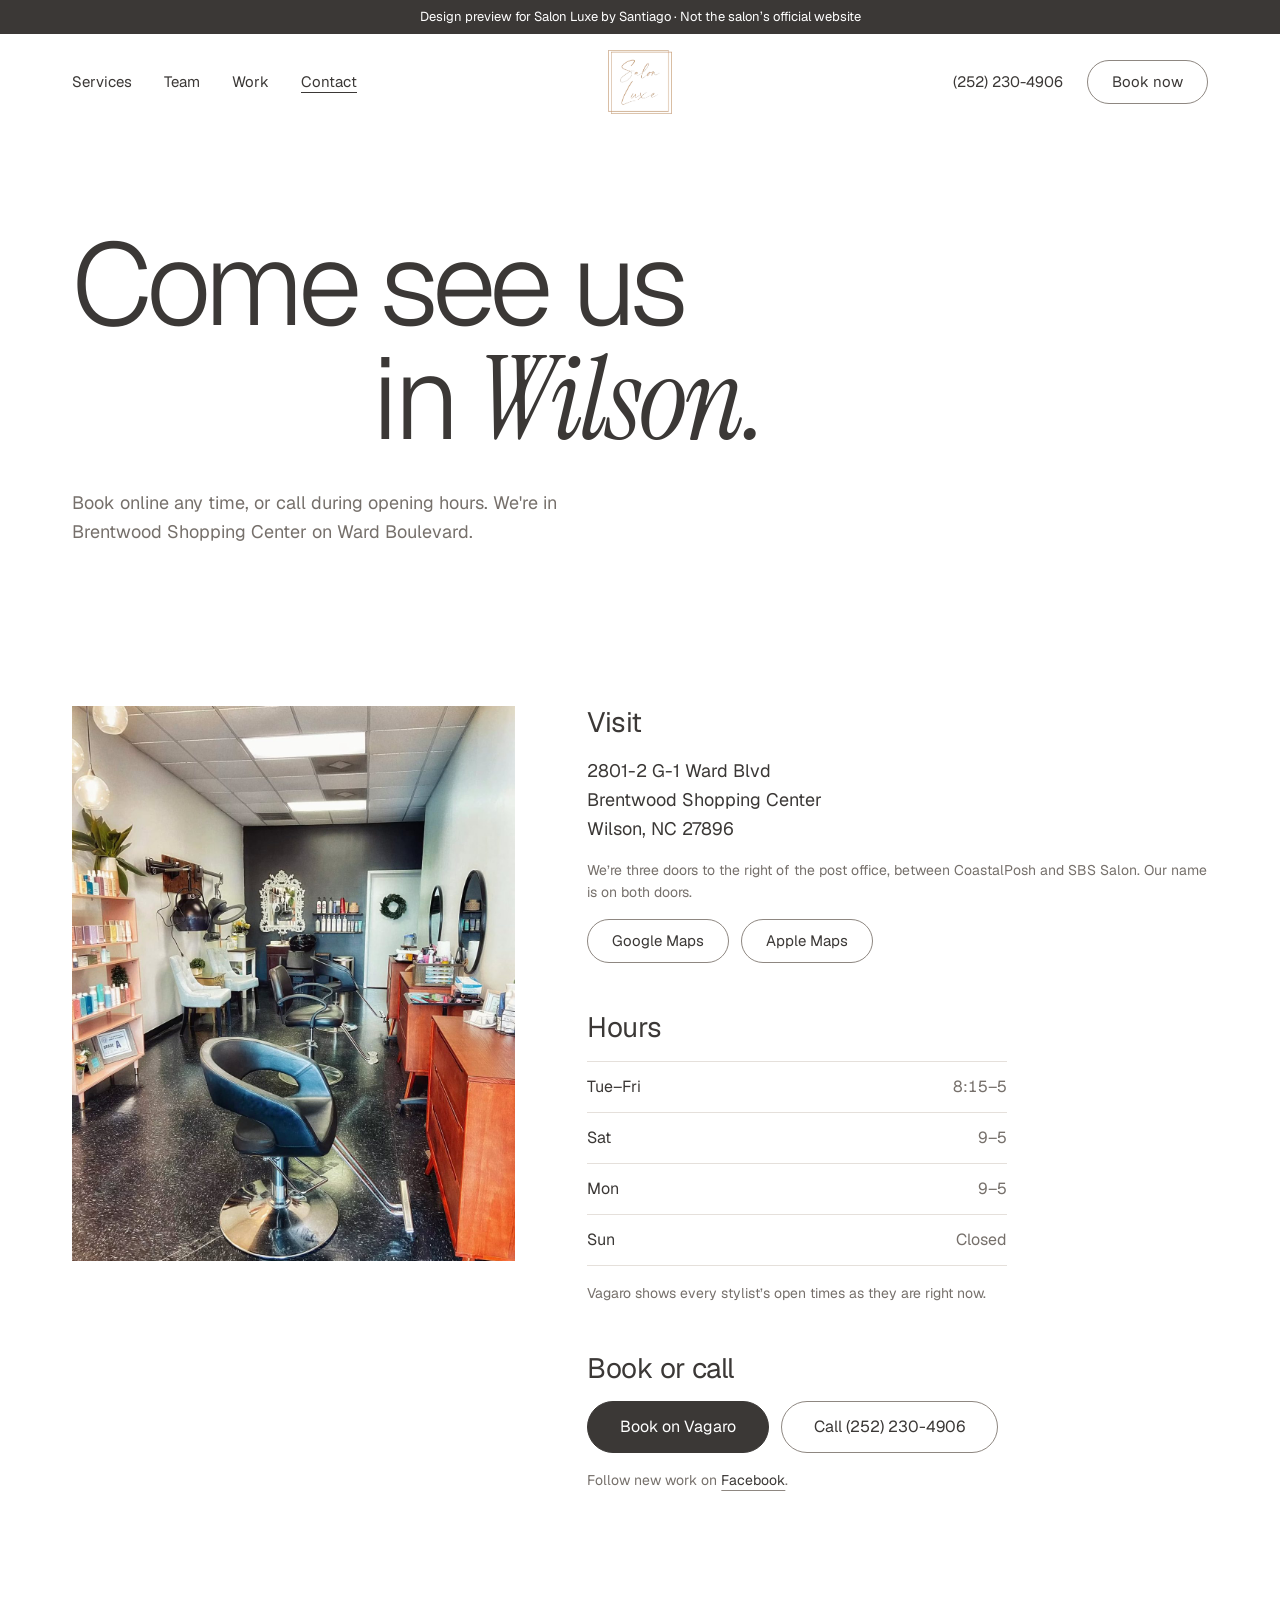
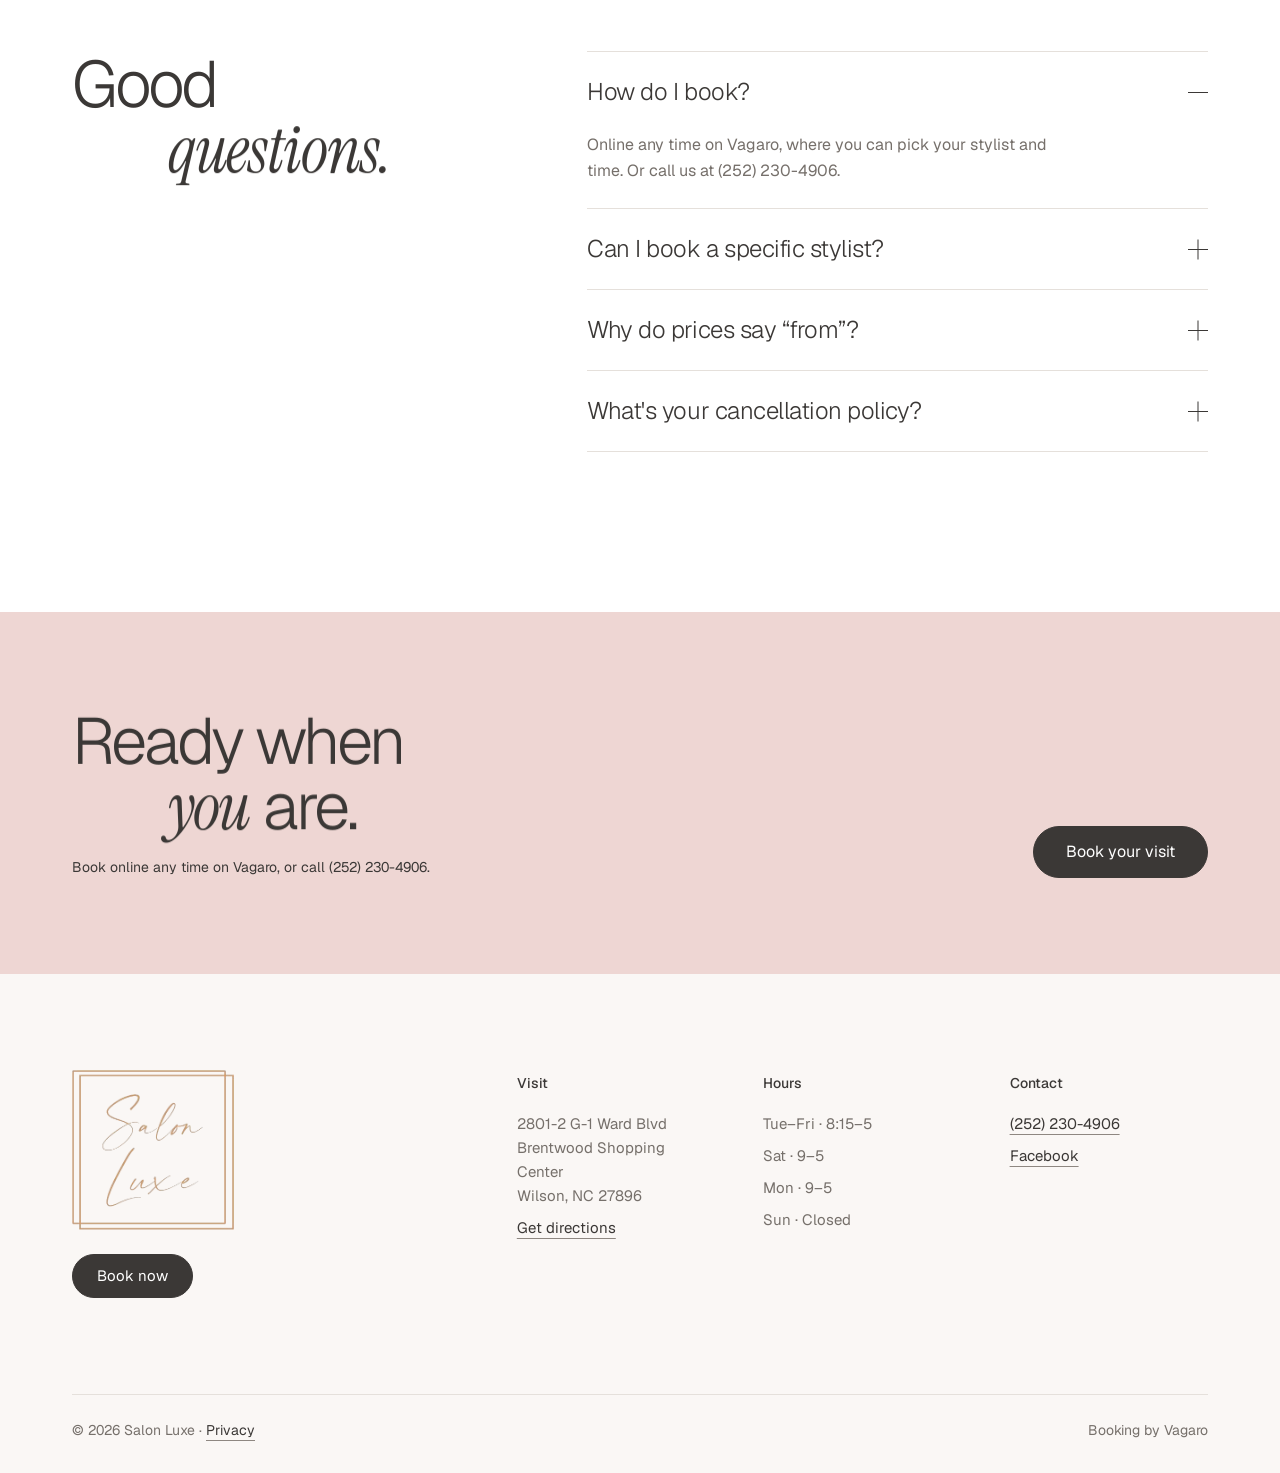
==== commit f0f93037: "Phone ribbons behind the photo, interaction hints, corrected address and policy - Phones: the hero r" ====
--- a/contact.html
+++ b/contact.html
@@ -1 +1 @@
-<!DOCTYPE html><html lang="en" class="Ur3q_a_variable"><head><meta charSet="utf-8"/><meta name="viewport" content="width=device-width, initial-scale=1"/><link rel="preload" href="nx/static/media/Geist_Variable-s.p.43azbxi7zpibd.woff2" as="font" crossorigin="" type="font/woff2"/><link rel="preload" href="media/logo.png" as="image"/><link rel="preload" href="media/salon-interior.jpg" as="image"/><link rel="stylesheet" href="nx/static/chunks/2191w9y8kevlb.css" data-precedence="next"/><link rel="preload" as="script" fetchPriority="low" href="nx/static/chunks/1r8o32q13stub.js"/><script src="nx/static/chunks/0dia8bfp_fmb0.js" async=""></script><script src="nx/static/chunks/3lbm-r_1xmrrq.js" async=""></script><script src="nx/static/chunks/turbopack-2u1d16houkiyo.js" async=""></script><script src="nx/static/chunks/1n8002xsathlf.js" async=""></script><script src="nx/static/chunks/0f0pbb14-pgfe.js" async=""></script><script src="nx/static/chunks/3_-2nimsdrwke.js" async=""></script><meta name="theme-color" content="#ffffff"/><title>Contact &amp; hours · Salon Luxe, Wilson NC</title><meta name="description" content="Salon Luxe is at 2801-2 G-1 Ward Blvd in Brentwood Shopping Center, Wilson, NC. Hours, directions, phone, and online booking."/><meta name="robots" content="noindex, nofollow, nocache"/><meta name="googlebot" content="noindex, nofollow"/><link rel="canonical" href="https://www.salonluxewilson.com/contact"/><meta property="og:title" content="Salon Luxe · Color that feels like you, only luxe."/><meta property="og:description" content="Wilson&#x27;s color salon in Brentwood Shopping Center. Book online any time."/><meta property="og:url" content="https://www.salonluxewilson.com"/><meta property="og:site_name" content="Salon Luxe"/><meta property="og:locale" content="en_US"/><meta property="og:type" content="website"/><meta name="twitter:card" content="summary"/><meta name="twitter:title" content="Salon Luxe · Color that feels like you, only luxe."/><meta name="twitter:description" content="Wilson&#x27;s color salon in Brentwood Shopping Center. Book online any time."/><link rel="icon" href="favicon.ico?favicon.117ezoe8m31dk.ico" sizes="48x48" type="image/x-icon"/><meta name="next-size-adjust" content=""/><script src="nx/static/chunks/0cz1d0mv5g_q7.js" noModule=""></script></head><body><div hidden=""><!--$--><!--/$--></div><a class="sl-skip" href="#main">Skip to content</a><div class="sl-demo-banner" role="note">Design preview for Salon Luxe by Santiago · Not the salon’s official website</div><div class="sl"><header class="sl-header sl-header--sticky"><div class="sl-container sl-header__inner"><nav class="sl-nav" aria-label="Main"><a href="services.html">Services</a><a href="team.html">Team</a><a href="gallery.html">Work</a><a href="contact.html" aria-current="page">Contact</a></nav><a class="sl-wordmark" href="index.html" aria-label="Salon Luxe, home"><img src="media/logo.png" alt="" width="64" height="63" class="sl-logo"/></a><div class="sl-header__end"><a href="tel:+12522304906">(252) 230-4906</a><a class="sl-btn sl-btn--sm" href="https://www.vagaro.com/sl6r9c" target="_blank" rel="noopener">Book now</a><button type="button" aria-haspopup="dialog" aria-expanded="false" data-state="closed" class="sl-menu-btn" aria-label="Open menu"><svg xmlns="http://www.w3.org/2000/svg" width="24" height="24" viewBox="0 0 24 24" fill="none" stroke="currentColor" stroke-width="1.25" stroke-linecap="round" stroke-linejoin="round" class="lucide lucide-menu sl-icon" aria-hidden="true"><path d="M4 5h16"></path><path d="M4 12h16"></path><path d="M4 19h16"></path></svg></button></div></div></header><main id="main"><section class="sl-pagehead" aria-labelledby="contact-title"><div class="sl-container"><h1 id="contact-title" class="sl-display-xl"><span class="sl-line" style="opacity:0;transform:translateY(0.35em)">Come see us</span><span class="sl-line sl-line--indent" style="opacity:0;transform:translateY(0.35em)">in<!-- --> <em class="sl-accent">Wilson.</em></span></h1><p class="sl-lead sl-pagehead__lead">Book online any time, or call during opening hours. We&#x27;re in Brentwood Shopping Center on Ward Boulevard.</p></div></section><section class="sl-section sl-contactsec" aria-label="Visit, hours and contact"><div class="sl-container sl-svc__grid"><div class="sl-media sl-svc__media sl-contact__media" style="opacity:0;filter:blur(4px);transform:translateY(20px)"><img src="media/salon-interior.jpg" alt="Inside Salon Luxe: styling stations, mirrors and the front of the salon" width="1200" height="1600" loading="eager" decoding="async"/></div><div class="sl-contact"><div class="sl-contact__block"><h2 class="sl-h2">Visit</h2><address class="sl-contact__text">2801-2 G-1 Ward Blvd<br/>Brentwood Shopping Center<br/>Wilson<!-- -->, <!-- -->NC<!-- --> <!-- -->27896</address><p class="sl-small">We’re three doors to the right of the post office, between CoastalPosh and SBS Salon. Our name is on both doors.</p><div class="sl-actions"><a class="sl-btn sl-btn--sm" href="https://www.google.com/maps/search/?api=1&amp;query=Salon+Luxe+2801+Ward+Blvd+Wilson+NC" target="_blank" rel="noopener">Google Maps</a><a class="sl-btn sl-btn--sm" href="https://maps.apple.com/?q=Salon+Luxe&amp;address=2801+Ward+Blvd,+Wilson,+NC+27896" target="_blank" rel="noopener">Apple Maps</a></div></div><div class="sl-contact__block"><h2 class="sl-h2">Hours</h2><dl class="sl-hours"><div class="sl-hours__row"><dt>Tue–Fri</dt><dd>8:15–5</dd></div><div class="sl-hours__row"><dt>Sat</dt><dd>9–5</dd></div><div class="sl-hours__row"><dt>Mon</dt><dd>9–5</dd></div><div class="sl-hours__row"><dt>Sun</dt><dd>Closed</dd></div></dl><p class="sl-small">Vagaro shows every stylist’s open times as they are right now.</p></div><div class="sl-contact__block"><h2 class="sl-h2">Book or call</h2><div class="sl-actions"><a class="sl-btn sl-btn--solid" href="https://www.vagaro.com/sl6r9c" target="_blank" rel="noopener">Book on Vagaro</a><a class="sl-btn" href="tel:+12522304906">Call <!-- -->(252) 230-4906</a></div><p class="sl-small">Follow new work on <a class="sl-link" href="https://www.facebook.com/salonluxewilson" target="_blank" rel="noopener">Facebook</a>.</p></div></div></div></section><section class="sl-section" id="faq" aria-labelledby="faq-title"><div class="sl-container sl-faqsec"><h2 id="faq-title" class="sl-display-lg"><span class="sl-line" style="opacity:0;transform:translateY(0.35em)">Good</span><span class="sl-line sl-line--indent" style="opacity:0;transform:translateY(0.35em)"><em class="sl-accent">questions.</em></span></h2><div class="sl-faq" data-orientation="vertical"><div data-state="open" data-orientation="vertical" class="sl-faq__item"><h3 style="margin:0" data-orientation="vertical" data-state="open"><button type="button" aria-controls="radix-_R_jd9bsnnb_" aria-expanded="true" data-state="open" data-orientation="vertical" id="radix-_R_3d9bsnnb_" class="sl-faq__trigger" data-radix-collection-item="">How do I book?<span class="sl-faq__icon" aria-hidden="true"></span></button></h3><div data-state="open" id="radix-_R_jd9bsnnb_" role="region" aria-labelledby="radix-_R_3d9bsnnb_" data-orientation="vertical" class="sl-faq__content sl-faq__panel" style="--radix-accordion-content-height:var(--radix-collapsible-content-height);--radix-accordion-content-width:var(--radix-collapsible-content-width)">Online any time on Vagaro, where you can pick your stylist and time. Or call us at (252) 230-4906.</div></div><div data-state="closed" data-orientation="vertical" class="sl-faq__item"><h3 style="margin:0" data-orientation="vertical" data-state="closed"><button type="button" aria-expanded="false" data-state="closed" data-orientation="vertical" id="radix-_R_5d9bsnnb_" class="sl-faq__trigger" data-radix-collection-item="">Can I book a specific stylist?<span class="sl-faq__icon" aria-hidden="true"></span></button></h3><div data-state="closed" id="radix-_R_ld9bsnnb_" hidden="" role="region" aria-labelledby="radix-_R_5d9bsnnb_" data-orientation="vertical" class="sl-faq__content sl-faq__panel" style="--radix-accordion-content-height:var(--radix-collapsible-content-height);--radix-accordion-content-width:var(--radix-collapsible-content-width)"></div></div><div data-state="closed" data-orientation="vertical" class="sl-faq__item"><h3 style="margin:0" data-orientation="vertical" data-state="closed"><button type="button" aria-expanded="false" data-state="closed" data-orientation="vertical" id="radix-_R_7d9bsnnb_" class="sl-faq__trigger" data-radix-collection-item="">Why do prices say “from”?<span class="sl-faq__icon" aria-hidden="true"></span></button></h3><div data-state="closed" id="radix-_R_nd9bsnnb_" hidden="" role="region" aria-labelledby="radix-_R_7d9bsnnb_" data-orientation="vertical" class="sl-faq__content sl-faq__panel" style="--radix-accordion-content-height:var(--radix-collapsible-content-height);--radix-accordion-content-width:var(--radix-collapsible-content-width)"></div></div><div data-state="closed" data-orientation="vertical" class="sl-faq__item"><h3 style="margin:0" data-orientation="vertical" data-state="closed"><button type="button" aria-expanded="false" data-state="closed" data-orientation="vertical" id="radix-_R_9d9bsnnb_" class="sl-faq__trigger" data-radix-collection-item="">What&#x27;s your cancellation policy?<span class="sl-faq__icon" aria-hidden="true"></span></button></h3><div data-state="closed" id="radix-_R_pd9bsnnb_" hidden="" role="region" aria-labelledby="radix-_R_9d9bsnnb_" data-orientation="vertical" class="sl-faq__content sl-faq__panel" style="--radix-accordion-content-height:var(--radix-collapsible-content-height);--radix-accordion-content-width:var(--radix-collapsible-content-width)"></div></div></div></div></section><section class="sl-section" aria-labelledby="band-title"><div class="sl-band"><div class="sl-container sl-band__inner"><div><h2 id="band-title" class="sl-display-lg"><span class="sl-line" style="opacity:0;transform:translateY(0.35em)">Ready when</span><span class="sl-line sl-line--indent" style="opacity:0;transform:translateY(0.35em)"><em class="sl-accent">you</em> are.</span></h2><p class="sl-small">Book online any time on Vagaro, or call <!-- -->(252) 230-4906<!-- -->.</p></div><a class="sl-btn sl-btn--solid" href="https://www.vagaro.com/sl6r9c" target="_blank" rel="noopener">Book your visit</a></div></div></section></main><footer class="sl-footer"><div class="sl-container"><div class="sl-footer__grid"><div class="sl-footer__brand"><img src="media/logo.png" alt="Salon Luxe" width="160" height="158" class="sl-logo sl-logo--footer"/><div><a class="sl-btn sl-btn--solid sl-btn--sm" href="https://www.vagaro.com/sl6r9c" target="_blank" rel="noopener">Book now</a></div></div><div><h2>Visit</h2><address>2801-2 G-1 Ward Blvd<br/>Brentwood Shopping Center<br/>Wilson<!-- -->, <!-- -->NC<!-- --> <!-- -->27896</address><ul style="margin-top:8px"><li><a class="sl-link" href="https://www.google.com/maps/search/?api=1&amp;query=Salon+Luxe+2801+Ward+Blvd+Wilson+NC" target="_blank" rel="noopener">Get directions</a></li></ul></div><div><h2>Hours</h2><ul><li>Tue–Fri<!-- --> · <!-- -->8:15–5</li><li>Sat<!-- --> · <!-- -->9–5</li><li>Mon<!-- --> · <!-- -->9–5</li><li>Sun<!-- --> · <!-- -->Closed</li></ul></div><div><h2>Contact</h2><ul><li><a class="sl-link" href="tel:+12522304906">(252) 230-4906</a></li><li><a class="sl-link" href="https://www.facebook.com/salonluxewilson" target="_blank" rel="noopener">Facebook</a></li></ul></div></div><div class="sl-footer__bottom"><p class="sl-small">© <!-- -->2026<!-- --> Salon Luxe · <a class="sl-link" href="privacy.html">Privacy</a></p><p class="sl-small">Booking by Vagaro</p></div></div></footer><div class="sl-bookbar sl-bookbar--fixed"><a class="sl-btn sl-btn--sm" href="tel:+12522304906">Call</a><a class="sl-btn sl-btn--solid sl-btn--sm" href="https://www.vagaro.com/sl6r9c" target="_blank" rel="noopener">Book now</a></div></div><!--$--><!--/$--><script id="_R_">(globalThis["TURBOPACK"] || (globalThis["TURBOPACK"] = [])).push({"otherChunks":["static/chunks/1r8o32q13stub.js","static/chunks/0dia8bfp_fmb0.js","static/chunks/3lbm-r_1xmrrq.js"],"runtimeModuleIds":[94553]});</script><script src="nx/static/chunks/1r8o32q13stub.js" async=""></script><script>(self.__next_f=self.__next_f||[]).push([0])</script><script>self.__next_f.push([1,"1:\"$Sreact.fragment\"\n2:\"nx/static/chunks/1n8002xsathlf.js\"\n3:I[39756,[\"$2\"],\"default\"]\n4:I[37457,[\"$2\"],\"default\"]\n8:\"nx/static/chunks/0f0pbb14-pgfe.js\"\n9:\"nx/static/chunks/3_-2nimsdrwke.js\"\na:I[76893,[\"$2\",\"$8\",\"$9\"],\"Header\"]\nb:I[63605,[\"$2\",\"$8\",\"$9\"],\"TextEffect\"]\nc:I[17195,[\"$2\",\"$8\",\"$9\"],\"BlurFade\"]\nd:I[48648,[\"$2\",\"$8\",\"$9\"],\"TrackedLink\"]\n18:\"ViewportBoundary\"\n19:I[97367,[\"$2\"],\"$18\"]\n1b:\"MetadataBoundary\"\n1c:I[97367,[\"$2\"],\"$1b\"]\n1d:\"$Sreact.suspense\"\n1f:I[68027,[\"$2\"],\"default\",1]\n:HL[\"nx/static/chunks/2191w9y8kevlb.css\",\"style\"]\n:HL[\"nx/static/media/Geist_Variable-s.p.43azbxi7zpibd.woff2\",\"font\",{\"crossOrigin\":\"\",\"type\":\"font/woff2\"}]\n:HL[\"media/salon-interior.jpg\",\"image\"]\n6:X\n7:[[\"children\",{\"s\":\"__PAGE__\",\"h\":512,\"d\":{\"r\":[\"$\",\"$1\",\"c\",{\"children\":[[\"$\",\"div\",null,{\"className\":\"sl\",\"children\":[[\"$\",\"$La\",null,{\"current\":\"contact\"}],[\"$\",\"main\",null,{\"id\":\"main\",\"children\":[[[\"$\",\"section\",null,{\"className\":\"sl-pagehead\",\"aria-labelledby\":\"contact-title\",\"children\":[\"$\",\"div\",null,{\"className\":\"sl-container\",\"children\":[[\"$\",\"$Lb\",null,{\"as\":\"h1\",\"id\":\"contact-title\",\"className\":\"sl-display-xl\",\"lines\":[\"Come see us\",[\"in\",\" \",[\"$\",\"em\",null,{\"className\":\"sl-accent\",\"children\":\"Wilson.\"}]]]}],[\"$\",\"p\",null,{\"className\":\"sl-lead sl-pagehead__lead\",\"children\":\"Book online any time, or call during opening hours. We're in Brentwood Shopping Center on Ward Boulevard.\"}],null]}]}],[\"$\",\"section\",null,{\"className\":\"sl-section sl-contactsec\",\"aria-label\":\"Visit, hours and contact\",\"children\":[\"$\",\"div\",null,{\"className\":\"sl-container sl-svc__grid\",\"children\":[[\"$\",\"$Lc\",null,{\"className\":\"sl-media sl-svc__media sl-contact__media\",\"children\":[\"$\",\"img\",null,{\"src\":\"media/salon-interior.jpg\",\"alt\":\"Inside Salon Luxe: styling stations, mirrors and the front of the salon\",\"width\":1200,\"height\":1600,\"loading\":\"eager\",\"decoding\":\"async\"}]}],[\"$\",\"div\",null,{\"className\":\"sl-contact\",\"children\":[[\"$\",\"div\",null,{\"className\":\"sl-contact__block\",\"children\":[[\"$\",\"h2\",null,{\"className\":\"sl-h2\",\"children\":\"Visit\"}],[\"$\",\"address\",null,{\"className\":\"sl-contact__text\",\"children\":[\"2801-2 G-1 Ward Blvd\",[\"$\",\"br\",null,{}],\"Brentwood Shopping Center\",[\"$\",\"br\",null,{}],\"Wilson\",\", \",\"NC\",\" \",\"27896\"]}],[\"$\",\"p\",null,{\"className\":\"sl-small\",\"children\":\"We’re three doors to the right of the post office, between CoastalPosh and SBS Salon. Our name is on both doors.\"}],[\"$\",\"div\",null,{\"className\":\"sl-actions\",\"children\":[[\"$\",\"$Ld\",null,{\"className\":\"sl-btn sl-btn--sm\",\"href\":\"https://www.google.com/maps/search/?api=1\u0026query=Salon+Luxe+2801+Ward+Blvd+Wilson+NC\",\"event\":\"directions_click\",\"params\":{\"place\":\"contact\",\"app\":\"google\"},\"children\":\"Google Maps\"}],[\"$\",\"$Ld\",null,{\"className\":\"sl-btn sl-btn--sm\",\"href\":\"https://maps.apple.com/?q=Salon+Luxe\u0026address=2801+Ward+Blvd,+Wilson,+NC+27896\",\"event\":\"directions_click\",\"params\":{\"place\":\"contact\",\"app\":\"apple\"},\"children\":\"Apple Maps\"}]]}]]}],[\"$\",\"div\",null,{\"className\":\"sl-contact__block\",\"children\":[[\"$\",\"h2\",null,{\"className\":\"sl-h2\",\"children\":\"Hours\"}],\"$Le\",\"$Lf\"]}],\"$L10\"]}]]}]}],\"$L11\"],\"$L12\"]}],\"$L13\",\"$L14\"]}],[\"$L15\",\"$L16\"],\"$L17\"]}],\"p\":false,\"v\":null}}]]\n5:[[\"children\",{\"s\":\"contact\",\"h\":512,\"d\":{\"r\":[\"$\",\"$1\",\"c\",{\"children\":[null,[\"$\",\"$L3\",null,{\"parallelRouterKey\":\"children\",\"error\":\"$undefined\",\"errorStyles\":\"$undefined\",\"errorScripts\":\"$undefined\",\"template\":[\"$\",\"$L4\",null,{}],\"templateStyles\":\"$undefined\",\"templateScripts\":\"$undefined\",\"notFound\":\"$undefined\",\"forbidden\":\"$undefined\",\"unauthorized\":\"$undefined\"}]]}],\"p\":false,\"v\":\"$6\"},\"c\":\"$Q7\"}]]\n0:{\"P\":null,\"c\":[\"\",\"contact\"],\"q\":\"\",\"i\":false,\"t\":{\"t\":{\"s\":\"\",\"h\":528,\"d\":{\"r\":[\"$\",\"$1\",\"c\",{\"children\":[[[\"$\",\"link\",\"0\",{\"rel\":\"stylesheet\",\"href\":\"nx/static/chunks/2191w9y8kevlb.css\",\"precedence\":\"next\",\"crossOrigin\":\"$undefined\",\"nonce\":\"$undefined\"}],[\"$\",\"script\",\"script-0\",{\"src\":\"nx/static/chunks/1n8002xsathlf.js\",\"async\":true,\"nonce\":\"$undefined\"}]],[\"$\",\"html\",null,{\"lang\":\"en\",\"className\":\"Ur3q_a_variable\",\"children\":[\"$\",\"body\",null,{\"children\":[[\"$\",\"a\",null,{\"className\":\"sl-skip\",\"href\":\"#main\",\"children\":\"Skip to content\"}],[\"$\",\"div\",null,{\"className\":\"sl-demo-banner\",\"role\":\"note\",\"children\":\"Design preview for Salon Luxe by Santiago · Not the salon’s official website\"}],[\"$\",\"$L3\",null,{\"parallelRouterKey\":\"children\",\"error\":\"$undefined\",\"errorStyles\":\"$undefined\",\"errorScripts\":\"$undefined\",\"template\":[\"$\",\"$L4\",null,{}],\"templateStyles\":\"$undefined\",\"templateScripts\":\"$undefined\",\"notFound\":[[[\"$\",\"title\",null,{\"children\":\"404: This page could not be found.\"}],[\"$\",\"div\",null,{\"style\":{\"fontFamily\":\"system-ui,\\\"Segoe UI\\\",Roboto,Helvetica,Arial,sans-serif,\\\"Apple Color Emoji\\\",\\\"Segoe UI Emoji\\\"\",\"height\":\"100vh\",\"textAlign\":\"center\",\"display\":\"flex\",\"flexDirection\":\"column\",\"alignItems\":\"center\",\"justifyContent\":\"center\"},\"children\":[\"$\",\"div\",null,{\"children\":[[\"$\",\"style\",null,{\"dangerouslySetInnerHTML\":{\"__html\":\"body{color:#000;background:#fff;margin:0}.next-error-h1{border-right:1px solid rgba(0,0,0,.3)}@media (prefers-color-scheme:dark){body{color:#fff;background:#000}.next-error-h1{border-right:1px solid rgba(255,255,255,.3)}}\"}}],[\"$\",\"h1\",null,{\"className\":\"next-error-h1\",\"style\":{\"display\":\"inline-block\",\"margin\":\"0 20px 0 0\",\"padding\":\"0 23px 0 0\",\"fontSize\":24,\"fontWeight\":500,\"verticalAlign\":\"top\",\"lineHeight\":\"49px\"},\"children\":404}],[\"$\",\"div\",null,{\"style\":{\"display\":\"inline-block\"},\"children\":[\"$\",\"h2\",null,{\"style\":{\"fontSize\":14,\"fontWeight\":400,\"lineHeight\":\"49px\",\"margin\":0},\"children\":\"This page could not be found.\"}]}]]}]}]],[]],\"forbidden\":\"$undefined\",\"unauthorized\":\"$undefined\"}],[null,null,null]]}]}]]}],\"p\":false,\"v\":null},\"c\":\"$Q5\"},\"h\":{\"r\":[\"$\",\"$1\",\"h\",{\"children\":[null,[\"$\",\"$L19\",null,{\"children\":\"$L1a\"}],[\"$\",\"$L1c\",null,{\"children\":[[\"$\",\"div\",null,{\"hidden\":true,\"children\":[\"$\",\"$1d\",null,{\"name\":\"Next.Metadata\",\"children\":\"$L1e\"}]}],null]}],[\"$\",\"meta\",null,{\"name\":\"next-size-adjust\",\"content\":\"\"}]]}],\"p\":false,\"v\":null}},\"m\":\"$undefined\",\"G\":[\"$1f\",[[\"$\",\"link\",\"0\",{\"rel\":\"stylesheet\",\"href\":\"nx/static/chunks/2191w9y8kevlb.css\",\"precedence\":\"next\",\"crossOrigin\":\"$undefined\",\"nonce\":\"$undefined\"}]]],\"S\":true,\"r\":\"$undefined\",\"s\":\"$undefined\",\"a\":\"$undefined\",\"l\":\"$undefined\",\"p\":\"$undefined\",\"d\":\"$undefined\",\"b\":\"Zr-TS_mXzVOWQAXitOtDz\"}\n20:I[38702,[\"$2\",\"$8\",\"$9\"],\"Faq\"]\n21:I[76893,[\"$2\",\"$8\",\"$9\"],\"BookBar\"]\n22:I[97367,[\"$2\"],\"OutletBoundary\"]\n:HL[\"media/logo.png\",\"image\"]\n6:C\ne:[\"$\",\"dl\",null,{\"className\":\"sl-hours\",\"children\":[[\"$\",\"div\",\"Tue–Fri\",{\"className\":\"sl-hours__row\",\"children\":[[\"$\",\"dt\",null,{\"children\":\"Tue–Fri\"}],[\"$\",\"dd\",null,{\"children\":\"8:15–5\"}]]}],[\"$\",\"div\",\"Sat\",{\"className\":\"sl-hours__row\",\"children\":[[\"$\",\"dt\",null,{\"children\":\"Sat\"}],[\"$\",\"dd\",null,{\"children\":\"9–5\"}]]}],[\"$\",\"div\",\"Mon\",{\"className\":\"sl-hours__row\",\"children\":[[\"$\",\"dt\",null,{\"children\":\"Mon\"}],[\"$\",\"dd\",null,{\"children\":\"9–5\"}]]}],[\"$\",\"div\",\"Sun\",{\"className\":\"sl-hours__row\",\"children\":[[\"$\",\"dt\",null,{\"children\":\"Sun\"}],[\"$\",\"dd\",null,{\"children\":\"Closed\"}]]}]]}]\nf:[\"$\",\"p\",null,{\"className\":\"sl-small\",\"children\":\"Vagaro shows every stylist’s open times as they are right now.\"}]\n10:[\"$\",\"div\",null,{\"className\":\"sl-contact__block\",\"children\":[[\"$\",\"h2\",null,{\"className\":\"sl-h2\",\"children\":\"Book or call\"}],[\"$\",\"div\",null,{\"className\":\"sl-actions\",\"children\":[[\"$\",\"$Ld\",null,{\"className\":\"sl-btn sl-btn--solid\",\"href\":\"https://www.vagaro.com/sl6r9c\",\"event\":\"book_click\",\"params\":{\"place\":\"contact\"},\"children\":\"Book on Vagaro\"}],[\"$\",\"$Ld\",null,{\"className\":\"sl-btn\",\"href\":\"tel:+12522304906\",\"event\":\"call_click\",\"params\":{\"place\":\"contact\"},\"children\":[\"Call \",\"(252) 230-4906\"]}]]}],[\"$\",\"p\",null,{\"className\":\"sl-small\",\"children\":[\"Follow new work on \",[\"$\",\"a\",null,{\"className\":\"sl-link\",\"href\":\"https://www.facebook.com/salonluxewilson\",\"target\":\"_blank\",\"rel\":\"noopener\",\"children\":\"Facebook\"}],\".\"]}]]}]\n11:[\"$\",\"$L20\",null,{}]\n12:[\"$\",\"section\",null,{\"className\":\"sl-section\",\"aria-labelledby\":\"band-title\",\"children\":[\"$\",\"div\",null,{\"className\":\"sl-band\",\"children\":[\"$\",\"div\",null,{\"className\":\"sl-container sl-band__inner\",\"children\":[[\"$\",\"div\",null,{\"children\":[[\"$\",\"$Lb\",null,{\"as\":\"h2\",\"id\":\"band-title\",\"className\":\"sl-display-lg\",\"lines\":[\"Ready when\",[[\"$\",\"em\",null,{\"className\":\"sl-accent\",\"children\":\"you\"}],\" are.\"]]}],[\"$\",\"p\",null,{\"className\":\"sl-small\",\"children\":[\"Book online any time on Vagaro, or call \",\"(252) 230-4906\",\".\"]}]]}],[\"$\",\"$Ld\",null,{\"className\":\"sl-btn sl-btn--solid\",\"href\":\"https://www.vagaro.com/sl6r9c\",\"event\":\"book_click\",\"params\":{\"place\":\"band\"},\"children\":\"Book your visit\"}]]}]}]}]\n13:[\"$\",\"footer\",null,{\"className\":\"sl-footer\",\"children\":[\"$\",\"div\",null,{\"className\":\"sl-container\",\"children\":[[\"$\",\"div\",null,{\"className\":\"sl-footer__grid\",\"children\":[[\"$\",\"div\",null,{\"className\":\"sl-footer__brand\",\"children\":[[\"$\",\"img\",null,{\"src\":\"media/logo.png\",\"alt\":\"Salon Luxe\",\"width\":160,\"height\":158,\"className\":\"sl-logo sl-logo--footer\"}],[\"$\",\"div\",null,{\"children\":[\"$\",\"$Ld\",null,{\"className\":\"sl-btn sl-btn--solid sl-btn--sm\",\"href\":\"https://www.vagaro.com/sl6r9c\",\"event\":\"book_click\",\"params\":{\"place\":\"footer\"},\"children\":\"Book now\"}]}]]}],[\"$\",\"div\",null,{\"children\":[[\"$\",\"h2\",null,{\"children\":\"Visit\"}],[\"$\",\"address\",null,{\"children\":[\"2801-2 G-1 Ward Blvd\",[\"$\",\"br\",null,{}],\"Brentwood Shopping Center\",[\"$\",\"br\",null,{}],\"Wilson\",\", \",\"NC\",\" \",\"27896\"]}],[\"$\",\"ul\",null,{\"style\":{\"marginTop\":8},\"children\":[\"$\",\"li\",null,{\"children\":[\"$\",\"$Ld\",null,{\"className\":\"sl-link\",\"href\":\"https://www.google.com/maps/search/?api=1\u0026query=Salon+Luxe+2801+Ward+Blvd+Wilson+NC\",\"event\":\"directions_click\",\"children\":\"Get directions\"}]}]}]]}],[\"$\",\"div\",null,{\"children\":[[\"$\",\"h2\",null,{\"children\":\"Hours\"}],[\"$\",\"ul\",null,{\"children\":[[\"$\",\"li\",\"Tue–Fri\",{\"children\":[\"Tue–Fri\",\" · \",\"8:15–5\"]}],[\"$\",\"li\",\"Sat\",{\"children\":[\"Sat\",\" · \",\"9–5\"]}],[\"$\",\"li\",\"Mon\",{\"children\":[\"Mon\",\" · \",\"9–5\"]}],[\"$\",\"li\",\"Sun\",{\"children\":[\"Sun\",\" · \",\"Closed\"]}]]}]]}],[\"$\",\"div\",null,{\"children\":[[\"$\",\"h2\",null,{\"children\":\"Contact\"}],[\"$\",\"ul\",null,{\"children\":[[\"$\",\"li\",null,{\"children\":[\"$\",\"$Ld\",null,{\"className\":\"sl-link\",\"href\":\"tel:+12522304906\",\"event\":\"call_click\",\"params\":{\"place\":\"footer\"},\"children\":\"(252) 230-4906\"}]}],[\"$\",\"li\",null,{\"children\":[\"$\",\"a\",null,{\"className\":\"sl-link\",\"href\":\"https://www.facebook.com/salonluxewilson\",\"target\":\"_blank\",\"rel\":\"noopener\",\"children\":\"Facebook\"}]}],null]}]]}]]}],[\"$\",\"div\",null,{\"className\":\"sl-footer__bottom\",\"children\":[[\"$\",\"p\",null,{\"className\":\"sl-small\",\"children\":[\"© \",2026,\" Salon Luxe · \",[\"$\",\"a\",null,{\"className\":\"sl-link\",\"href\":\"privacy.html\",\"children\":\"Privacy\"}]]}],[\"$\",\"p\",null,{\"className\":\"sl-small\",\"children\":\"Booking by Vagaro\"}]]}]]}]}]\n14:[\"$\",\"$L21\",null,{}]\n15:[\"$\",\"script\",\"script-0\",{\"src\":\"nx/static/chunks/0f0pbb14-pgfe.js\",\"async\":true,\"nonce\":\"$undefined\"}]\n16:[\"$\",\"script\",\"script-1\",{\"src\":\"nx/static/chunks/3_-2nimsdrwke.js\",\"async\":true,\"nonce\":\"$undefined\"}]\n17:[\"$\",\"$L22\",null,{\"children\":[\"$\",\"$1d\",null,{\"name\":\"Next.MetadataOutlet\",\"children\":\"$@23\"}]}]\n1a:[[\"$\",\"meta\",\"0\",{\"charSet\":\"utf-8\"}],[\"$\",\"meta\",\"1\",{\"name\":\"viewport\",\"content\":\"width=device-width, initial-scale=1\"}],[\"$\",\"meta\",\"2\",{\"name\":\"theme-color\",\"content\":\"#ffffff\"}]]\n24:I[27201,[\"$2\"],\"IconMark\"]\n1e:[[\"$\",\"title\",\"0\",{\"children\":\"Contact \u0026 hours · Salon Luxe, Wilson NC\"}],[\"$\",\"meta\",\"1\",{\"name\":\"description\",\"content\":\"Salon Luxe is at 2801-2 G-1 Ward Blvd in Brentwood Shopping Center, Wilson, NC. Hours, directions, phone, and online booking.\"}],[\"$\",\"meta\",\"2\",{\"name\":\"robots\",\"content\":\"noindex, nofollow, nocache\"}],[\"$\",\"meta\",\"3\",{\"name\":\"googlebot\",\"content\":\"noindex, nofollow\"}],[\"$\",\"link\",\"4\",{\"rel\":\"canonical\",\"href\":\"https://www.salonluxewilson.com/contact\"}],[\"$\",\"meta\",\"5\",{\"property\":\"og:title\",\"content\":\"Salon Luxe · Color that feels like you, only luxe.\"}],[\"$\",\"meta\",\"6\",{\"property\":\"og:description\",\"content\":\"Wilson's color salon in Brentwood Shopping Center. Book online any time.\"}],[\"$\",\"meta\",\"7\",{\"property\":\"og:url\",\"content\":\"https://www.salonluxewilson.com\"}],[\"$\",\"meta\",\"8\",{\"property\":\"og:site_name\",\"content\":\"Salon Luxe\"}],[\"$\",\"meta\",\"9\",{\"property\":\"og:locale\",\"content\":\"en_US\"}],[\"$\",\"meta\",\"10\",{\"property\":\"og:type\",\"content\":\"website\"}],[\"$\",\"meta\",\"11\",{\"name\":\"twitter:card\",\"content\":\"summary\"}],[\"$\",\"meta\",\"12\",{\"name\":\"twitter:title\",\"content\":\"Salon Luxe · Color that feels like you, only luxe.\"}],[\"$\",\"meta\",\"13\",{\"name\":\"twitter:description\",\"content\":\"Wilson's color salon in Brentwood Shopping Center. Book online any time.\"}],[\"$\",\"link\",\"14\",{\"rel\":\"icon\",\"href\":\"favicon.ico?favicon.117ezoe8m31dk.ico\",\"sizes\":\"48x48\",\"type\":\"image/x-icon\"}],[\"$\",\"$L24\",\"15\",{}]]\n23:null\n"])</script></body></html>+<!DOCTYPE html><html lang="en" class="Ur3q_a_variable"><head><meta charSet="utf-8"/><meta name="viewport" content="width=device-width, initial-scale=1"/><link rel="preload" href="nx/static/media/Geist_Variable-s.p.43azbxi7zpibd.woff2" as="font" crossorigin="" type="font/woff2"/><link rel="preload" href="media/logo.png" as="image"/><link rel="preload" href="media/salon-interior.jpg" as="image"/><link rel="stylesheet" href="nx/static/chunks/3lmjta9nzou5q.css" data-precedence="next"/><link rel="preload" as="script" fetchPriority="low" href="nx/static/chunks/1r8o32q13stub.js"/><script src="nx/static/chunks/0dia8bfp_fmb0.js" async=""></script><script src="nx/static/chunks/3lbm-r_1xmrrq.js" async=""></script><script src="nx/static/chunks/turbopack-2u1d16houkiyo.js" async=""></script><script src="nx/static/chunks/1n8002xsathlf.js" async=""></script><script src="nx/static/chunks/0f0pbb14-pgfe.js" async=""></script><script src="nx/static/chunks/3_-2nimsdrwke.js" async=""></script><meta name="theme-color" content="#ffffff"/><title>Contact &amp; hours · Salon Luxe, Wilson NC</title><meta name="description" content="Salon Luxe is at 2801-2 G-1 Ward Blvd in Brentwood Shopping Center, Wilson, NC. Hours, directions, phone, and online booking."/><meta name="robots" content="noindex, nofollow, nocache"/><meta name="googlebot" content="noindex, nofollow"/><link rel="canonical" href="https://www.salonluxewilson.com/contact"/><meta property="og:title" content="Salon Luxe · Color that feels like you, only luxe."/><meta property="og:description" content="Wilson&#x27;s color salon in Brentwood Shopping Center. Book online any time."/><meta property="og:url" content="https://www.salonluxewilson.com"/><meta property="og:site_name" content="Salon Luxe"/><meta property="og:locale" content="en_US"/><meta property="og:type" content="website"/><meta name="twitter:card" content="summary"/><meta name="twitter:title" content="Salon Luxe · Color that feels like you, only luxe."/><meta name="twitter:description" content="Wilson&#x27;s color salon in Brentwood Shopping Center. Book online any time."/><link rel="icon" href="favicon.ico?favicon.117ezoe8m31dk.ico" sizes="48x48" type="image/x-icon"/><meta name="next-size-adjust" content=""/><script src="nx/static/chunks/0cz1d0mv5g_q7.js" noModule=""></script></head><body><div hidden=""><!--$--><!--/$--></div><a class="sl-skip" href="#main">Skip to content</a><div class="sl-demo-banner" role="note">Design preview for Salon Luxe by Santiago · Not the salon’s official website</div><div class="sl"><header class="sl-header sl-header--sticky"><div class="sl-container sl-header__inner"><nav class="sl-nav" aria-label="Main"><a href="services.html">Services</a><a href="team.html">Team</a><a href="gallery.html">Work</a><a href="contact.html" aria-current="page">Contact</a></nav><a class="sl-wordmark" href="index.html" aria-label="Salon Luxe, home"><img src="media/logo.png" alt="" width="64" height="63" class="sl-logo"/></a><div class="sl-header__end"><a href="tel:+12522304906">(252) 230-4906</a><a class="sl-btn sl-btn--sm" href="https://www.vagaro.com/sl6r9c" target="_blank" rel="noopener">Book now</a><button type="button" aria-haspopup="dialog" aria-expanded="false" data-state="closed" class="sl-menu-btn" aria-label="Open menu"><svg xmlns="http://www.w3.org/2000/svg" width="24" height="24" viewBox="0 0 24 24" fill="none" stroke="currentColor" stroke-width="1.25" stroke-linecap="round" stroke-linejoin="round" class="lucide lucide-menu sl-icon" aria-hidden="true"><path d="M4 5h16"></path><path d="M4 12h16"></path><path d="M4 19h16"></path></svg></button></div></div></header><main id="main"><section class="sl-pagehead" aria-labelledby="contact-title"><div class="sl-container"><h1 id="contact-title" class="sl-display-xl"><span class="sl-line" style="opacity:0;transform:translateY(0.35em)">Come see us</span><span class="sl-line sl-line--indent" style="opacity:0;transform:translateY(0.35em)">in<!-- --> <em class="sl-accent">Wilson.</em></span></h1><p class="sl-lead sl-pagehead__lead">Book online any time, or call during opening hours. We&#x27;re in Brentwood Shopping Center on Ward Boulevard.</p></div></section><section class="sl-section sl-contactsec" aria-label="Visit, hours and contact"><div class="sl-container sl-svc__grid"><div class="sl-media sl-svc__media sl-contact__media" style="opacity:0;filter:blur(4px);transform:translateY(20px)"><img src="media/salon-interior.jpg" alt="Inside Salon Luxe: styling stations, mirrors and the front of the salon" width="1200" height="1600" loading="eager" decoding="async"/></div><div class="sl-contact"><div class="sl-contact__block"><h2 class="sl-h2">Visit</h2><address class="sl-contact__text">2801-2 G-1 Ward Blvd<br/>Brentwood Shopping Center<br/>Wilson<!-- -->, <!-- -->NC<!-- --> <!-- -->27896</address><p class="sl-small">We’re three doors to the right of the post office, between CoastalPosh and SBS Salon. Our name is on both doors.</p><div class="sl-actions"><a class="sl-btn sl-btn--sm" href="https://www.google.com/maps/search/?api=1&amp;query=Salon+Luxe+2801+Ward+Blvd+Wilson+NC" target="_blank" rel="noopener">Google Maps</a><a class="sl-btn sl-btn--sm" href="https://maps.apple.com/?q=Salon+Luxe&amp;address=2801+Ward+Blvd,+Wilson,+NC+27896" target="_blank" rel="noopener">Apple Maps</a></div></div><div class="sl-contact__block"><h2 class="sl-h2">Hours</h2><dl class="sl-hours"><div class="sl-hours__row"><dt>Tue–Fri</dt><dd>8:15–5</dd></div><div class="sl-hours__row"><dt>Sat</dt><dd>9–5</dd></div><div class="sl-hours__row"><dt>Mon</dt><dd>9–5</dd></div><div class="sl-hours__row"><dt>Sun</dt><dd>Closed</dd></div></dl><p class="sl-small">Vagaro shows every stylist’s open times as they are right now.</p></div><div class="sl-contact__block"><h2 class="sl-h2">Book or call</h2><div class="sl-actions"><a class="sl-btn sl-btn--solid" href="https://www.vagaro.com/sl6r9c" target="_blank" rel="noopener">Book on Vagaro</a><a class="sl-btn" href="tel:+12522304906">Call <!-- -->(252) 230-4906</a></div><p class="sl-small">Follow new work on <a class="sl-link" href="https://www.facebook.com/salonluxewilson" target="_blank" rel="noopener">Facebook</a>.</p></div></div></div></section><section class="sl-section" id="faq" aria-labelledby="faq-title"><div class="sl-container sl-faqsec"><h2 id="faq-title" class="sl-display-lg"><span class="sl-line" style="opacity:0;transform:translateY(0.35em)">Good</span><span class="sl-line sl-line--indent" style="opacity:0;transform:translateY(0.35em)"><em class="sl-accent">questions.</em></span></h2><div class="sl-faq" data-orientation="vertical"><div data-state="open" data-orientation="vertical" class="sl-faq__item"><h3 style="margin:0" data-orientation="vertical" data-state="open"><button type="button" aria-controls="radix-_R_jd9bsnnb_" aria-expanded="true" data-state="open" data-orientation="vertical" id="radix-_R_3d9bsnnb_" class="sl-faq__trigger" data-radix-collection-item="">How do I book?<span class="sl-faq__icon" aria-hidden="true"></span></button></h3><div data-state="open" id="radix-_R_jd9bsnnb_" role="region" aria-labelledby="radix-_R_3d9bsnnb_" data-orientation="vertical" class="sl-faq__content sl-faq__panel" style="--radix-accordion-content-height:var(--radix-collapsible-content-height);--radix-accordion-content-width:var(--radix-collapsible-content-width)">Online any time on Vagaro, where you can pick your stylist and time. Or call us at (252) 230-4906.</div></div><div data-state="closed" data-orientation="vertical" class="sl-faq__item"><h3 style="margin:0" data-orientation="vertical" data-state="closed"><button type="button" aria-expanded="false" data-state="closed" data-orientation="vertical" id="radix-_R_5d9bsnnb_" class="sl-faq__trigger" data-radix-collection-item="">Can I book a specific stylist?<span class="sl-faq__icon" aria-hidden="true"></span></button></h3><div data-state="closed" id="radix-_R_ld9bsnnb_" hidden="" role="region" aria-labelledby="radix-_R_5d9bsnnb_" data-orientation="vertical" class="sl-faq__content sl-faq__panel" style="--radix-accordion-content-height:var(--radix-collapsible-content-height);--radix-accordion-content-width:var(--radix-collapsible-content-width)"></div></div><div data-state="closed" data-orientation="vertical" class="sl-faq__item"><h3 style="margin:0" data-orientation="vertical" data-state="closed"><button type="button" aria-expanded="false" data-state="closed" data-orientation="vertical" id="radix-_R_7d9bsnnb_" class="sl-faq__trigger" data-radix-collection-item="">Why do prices say “from”?<span class="sl-faq__icon" aria-hidden="true"></span></button></h3><div data-state="closed" id="radix-_R_nd9bsnnb_" hidden="" role="region" aria-labelledby="radix-_R_7d9bsnnb_" data-orientation="vertical" class="sl-faq__content sl-faq__panel" style="--radix-accordion-content-height:var(--radix-collapsible-content-height);--radix-accordion-content-width:var(--radix-collapsible-content-width)"></div></div><div data-state="closed" data-orientation="vertical" class="sl-faq__item"><h3 style="margin:0" data-orientation="vertical" data-state="closed"><button type="button" aria-expanded="false" data-state="closed" data-orientation="vertical" id="radix-_R_9d9bsnnb_" class="sl-faq__trigger" data-radix-collection-item="">What&#x27;s your cancellation policy?<span class="sl-faq__icon" aria-hidden="true"></span></button></h3><div data-state="closed" id="radix-_R_pd9bsnnb_" hidden="" role="region" aria-labelledby="radix-_R_9d9bsnnb_" data-orientation="vertical" class="sl-faq__content sl-faq__panel" style="--radix-accordion-content-height:var(--radix-collapsible-content-height);--radix-accordion-content-width:var(--radix-collapsible-content-width)"></div></div></div></div></section><section class="sl-section" aria-labelledby="band-title"><div class="sl-band"><div class="sl-container sl-band__inner"><div><h2 id="band-title" class="sl-display-lg"><span class="sl-line" style="opacity:0;transform:translateY(0.35em)">Ready when</span><span class="sl-line sl-line--indent" style="opacity:0;transform:translateY(0.35em)"><em class="sl-accent">you</em> are.</span></h2><p class="sl-small">Book online any time on Vagaro, or call <!-- -->(252) 230-4906<!-- -->.</p></div><a class="sl-btn sl-btn--solid" href="https://www.vagaro.com/sl6r9c" target="_blank" rel="noopener">Book your visit</a></div></div></section></main><footer class="sl-footer"><div class="sl-container"><div class="sl-footer__grid"><div class="sl-footer__brand"><img src="media/logo.png" alt="Salon Luxe" width="160" height="158" class="sl-logo sl-logo--footer"/><div><a class="sl-btn sl-btn--solid sl-btn--sm" href="https://www.vagaro.com/sl6r9c" target="_blank" rel="noopener">Book now</a></div></div><div><h2>Visit</h2><address>2801-2 G-1 Ward Blvd<br/>Brentwood Shopping Center<br/>Wilson<!-- -->, <!-- -->NC<!-- --> <!-- -->27896</address><ul style="margin-top:8px"><li><a class="sl-link" href="https://www.google.com/maps/search/?api=1&amp;query=Salon+Luxe+2801+Ward+Blvd+Wilson+NC" target="_blank" rel="noopener">Get directions</a></li></ul></div><div><h2>Hours</h2><ul><li>Tue–Fri<!-- --> · <!-- -->8:15–5</li><li>Sat<!-- --> · <!-- -->9–5</li><li>Mon<!-- --> · <!-- -->9–5</li><li>Sun<!-- --> · <!-- -->Closed</li></ul></div><div><h2>Contact</h2><ul><li><a class="sl-link" href="tel:+12522304906">(252) 230-4906</a></li><li><a class="sl-link" href="https://www.facebook.com/salonluxewilson" target="_blank" rel="noopener">Facebook</a></li></ul></div></div><div class="sl-footer__bottom"><p class="sl-small">© <!-- -->2026<!-- --> Salon Luxe · <a class="sl-link" href="privacy.html">Privacy</a></p><p class="sl-small">Booking by Vagaro</p></div></div></footer><div class="sl-bookbar sl-bookbar--fixed"><a class="sl-btn sl-btn--sm" href="tel:+12522304906">Call</a><a class="sl-btn sl-btn--solid sl-btn--sm" href="https://www.vagaro.com/sl6r9c" target="_blank" rel="noopener">Book now</a></div></div><!--$--><!--/$--><script id="_R_">(globalThis["TURBOPACK"] || (globalThis["TURBOPACK"] = [])).push({"otherChunks":["static/chunks/1r8o32q13stub.js","static/chunks/0dia8bfp_fmb0.js","static/chunks/3lbm-r_1xmrrq.js"],"runtimeModuleIds":[94553]});</script><script src="nx/static/chunks/1r8o32q13stub.js" async=""></script><script>(self.__next_f=self.__next_f||[]).push([0])</script><script>self.__next_f.push([1,"1:\"$Sreact.fragment\"\n2:\"nx/static/chunks/1n8002xsathlf.js\"\n3:I[39756,[\"$2\"],\"default\"]\n4:I[37457,[\"$2\"],\"default\"]\n8:\"nx/static/chunks/0f0pbb14-pgfe.js\"\n9:\"nx/static/chunks/3_-2nimsdrwke.js\"\na:I[76893,[\"$2\",\"$8\",\"$9\"],\"Header\"]\nb:I[63605,[\"$2\",\"$8\",\"$9\"],\"TextEffect\"]\nc:I[17195,[\"$2\",\"$8\",\"$9\"],\"BlurFade\"]\nd:I[48648,[\"$2\",\"$8\",\"$9\"],\"TrackedLink\"]\n18:\"ViewportBoundary\"\n19:I[97367,[\"$2\"],\"$18\"]\n1b:\"MetadataBoundary\"\n1c:I[97367,[\"$2\"],\"$1b\"]\n1d:\"$Sreact.suspense\"\n1f:I[68027,[\"$2\"],\"default\",1]\n:HL[\"nx/static/chunks/3lmjta9nzou5q.css\",\"style\"]\n:HL[\"nx/static/media/Geist_Variable-s.p.43azbxi7zpibd.woff2\",\"font\",{\"crossOrigin\":\"\",\"type\":\"font/woff2\"}]\n:HL[\"media/salon-interior.jpg\",\"image\"]\n6:X\n7:[[\"children\",{\"s\":\"__PAGE__\",\"h\":512,\"d\":{\"r\":[\"$\",\"$1\",\"c\",{\"children\":[[\"$\",\"div\",null,{\"className\":\"sl\",\"children\":[[\"$\",\"$La\",null,{\"current\":\"contact\"}],[\"$\",\"main\",null,{\"id\":\"main\",\"children\":[[[\"$\",\"section\",null,{\"className\":\"sl-pagehead\",\"aria-labelledby\":\"contact-title\",\"children\":[\"$\",\"div\",null,{\"className\":\"sl-container\",\"children\":[[\"$\",\"$Lb\",null,{\"as\":\"h1\",\"id\":\"contact-title\",\"className\":\"sl-display-xl\",\"lines\":[\"Come see us\",[\"in\",\" \",[\"$\",\"em\",null,{\"className\":\"sl-accent\",\"children\":\"Wilson.\"}]]]}],[\"$\",\"p\",null,{\"className\":\"sl-lead sl-pagehead__lead\",\"children\":\"Book online any time, or call during opening hours. We're in Brentwood Shopping Center on Ward Boulevard.\"}],null]}]}],[\"$\",\"section\",null,{\"className\":\"sl-section sl-contactsec\",\"aria-label\":\"Visit, hours and contact\",\"children\":[\"$\",\"div\",null,{\"className\":\"sl-container sl-svc__grid\",\"children\":[[\"$\",\"$Lc\",null,{\"className\":\"sl-media sl-svc__media sl-contact__media\",\"children\":[\"$\",\"img\",null,{\"src\":\"media/salon-interior.jpg\",\"alt\":\"Inside Salon Luxe: styling stations, mirrors and the front of the salon\",\"width\":1200,\"height\":1600,\"loading\":\"eager\",\"decoding\":\"async\"}]}],[\"$\",\"div\",null,{\"className\":\"sl-contact\",\"children\":[[\"$\",\"div\",null,{\"className\":\"sl-contact__block\",\"children\":[[\"$\",\"h2\",null,{\"className\":\"sl-h2\",\"children\":\"Visit\"}],[\"$\",\"address\",null,{\"className\":\"sl-contact__text\",\"children\":[\"2801-2 G-1 Ward Blvd\",[\"$\",\"br\",null,{}],\"Brentwood Shopping Center\",[\"$\",\"br\",null,{}],\"Wilson\",\", \",\"NC\",\" \",\"27896\"]}],[\"$\",\"p\",null,{\"className\":\"sl-small\",\"children\":\"We’re three doors to the right of the post office, between CoastalPosh and SBS Salon. Our name is on both doors.\"}],[\"$\",\"div\",null,{\"className\":\"sl-actions\",\"children\":[[\"$\",\"$Ld\",null,{\"className\":\"sl-btn sl-btn--sm\",\"href\":\"https://www.google.com/maps/search/?api=1\u0026query=Salon+Luxe+2801+Ward+Blvd+Wilson+NC\",\"event\":\"directions_click\",\"params\":{\"place\":\"contact\",\"app\":\"google\"},\"children\":\"Google Maps\"}],[\"$\",\"$Ld\",null,{\"className\":\"sl-btn sl-btn--sm\",\"href\":\"https://maps.apple.com/?q=Salon+Luxe\u0026address=2801+Ward+Blvd,+Wilson,+NC+27896\",\"event\":\"directions_click\",\"params\":{\"place\":\"contact\",\"app\":\"apple\"},\"children\":\"Apple Maps\"}]]}]]}],[\"$\",\"div\",null,{\"className\":\"sl-contact__block\",\"children\":[[\"$\",\"h2\",null,{\"className\":\"sl-h2\",\"children\":\"Hours\"}],\"$Le\",\"$Lf\"]}],\"$L10\"]}]]}]}],\"$L11\"],\"$L12\"]}],\"$L13\",\"$L14\"]}],[\"$L15\",\"$L16\"],\"$L17\"]}],\"p\":false,\"v\":null}}]]\n5:[[\"children\",{\"s\":\"contact\",\"h\":512,\"d\":{\"r\":[\"$\",\"$1\",\"c\",{\"children\":[null,[\"$\",\"$L3\",null,{\"parallelRouterKey\":\"children\",\"error\":\"$undefined\",\"errorStyles\":\"$undefined\",\"errorScripts\":\"$undefined\",\"template\":[\"$\",\"$L4\",null,{}],\"templateStyles\":\"$undefined\",\"templateScripts\":\"$undefined\",\"notFound\":\"$undefined\",\"forbidden\":\"$undefined\",\"unauthorized\":\"$undefined\"}]]}],\"p\":false,\"v\":\"$6\"},\"c\":\"$Q7\"}]]\n0:{\"P\":null,\"c\":[\"\",\"contact\"],\"q\":\"\",\"i\":false,\"t\":{\"t\":{\"s\":\"\",\"h\":528,\"d\":{\"r\":[\"$\",\"$1\",\"c\",{\"children\":[[[\"$\",\"link\",\"0\",{\"rel\":\"stylesheet\",\"href\":\"nx/static/chunks/3lmjta9nzou5q.css\",\"precedence\":\"next\",\"crossOrigin\":\"$undefined\",\"nonce\":\"$undefined\"}],[\"$\",\"script\",\"script-0\",{\"src\":\"nx/static/chunks/1n8002xsathlf.js\",\"async\":true,\"nonce\":\"$undefined\"}]],[\"$\",\"html\",null,{\"lang\":\"en\",\"className\":\"Ur3q_a_variable\",\"children\":[\"$\",\"body\",null,{\"children\":[[\"$\",\"a\",null,{\"className\":\"sl-skip\",\"href\":\"#main\",\"children\":\"Skip to content\"}],[\"$\",\"div\",null,{\"className\":\"sl-demo-banner\",\"role\":\"note\",\"children\":\"Design preview for Salon Luxe by Santiago · Not the salon’s official website\"}],[\"$\",\"$L3\",null,{\"parallelRouterKey\":\"children\",\"error\":\"$undefined\",\"errorStyles\":\"$undefined\",\"errorScripts\":\"$undefined\",\"template\":[\"$\",\"$L4\",null,{}],\"templateStyles\":\"$undefined\",\"templateScripts\":\"$undefined\",\"notFound\":[[[\"$\",\"title\",null,{\"children\":\"404: This page could not be found.\"}],[\"$\",\"div\",null,{\"style\":{\"fontFamily\":\"system-ui,\\\"Segoe UI\\\",Roboto,Helvetica,Arial,sans-serif,\\\"Apple Color Emoji\\\",\\\"Segoe UI Emoji\\\"\",\"height\":\"100vh\",\"textAlign\":\"center\",\"display\":\"flex\",\"flexDirection\":\"column\",\"alignItems\":\"center\",\"justifyContent\":\"center\"},\"children\":[\"$\",\"div\",null,{\"children\":[[\"$\",\"style\",null,{\"dangerouslySetInnerHTML\":{\"__html\":\"body{color:#000;background:#fff;margin:0}.next-error-h1{border-right:1px solid rgba(0,0,0,.3)}@media (prefers-color-scheme:dark){body{color:#fff;background:#000}.next-error-h1{border-right:1px solid rgba(255,255,255,.3)}}\"}}],[\"$\",\"h1\",null,{\"className\":\"next-error-h1\",\"style\":{\"display\":\"inline-block\",\"margin\":\"0 20px 0 0\",\"padding\":\"0 23px 0 0\",\"fontSize\":24,\"fontWeight\":500,\"verticalAlign\":\"top\",\"lineHeight\":\"49px\"},\"children\":404}],[\"$\",\"div\",null,{\"style\":{\"display\":\"inline-block\"},\"children\":[\"$\",\"h2\",null,{\"style\":{\"fontSize\":14,\"fontWeight\":400,\"lineHeight\":\"49px\",\"margin\":0},\"children\":\"This page could not be found.\"}]}]]}]}]],[]],\"forbidden\":\"$undefined\",\"unauthorized\":\"$undefined\"}],[null,null,null]]}]}]]}],\"p\":false,\"v\":null},\"c\":\"$Q5\"},\"h\":{\"r\":[\"$\",\"$1\",\"h\",{\"children\":[null,[\"$\",\"$L19\",null,{\"children\":\"$L1a\"}],[\"$\",\"$L1c\",null,{\"children\":[[\"$\",\"div\",null,{\"hidden\":true,\"children\":[\"$\",\"$1d\",null,{\"name\":\"Next.Metadata\",\"children\":\"$L1e\"}]}],null]}],[\"$\",\"meta\",null,{\"name\":\"next-size-adjust\",\"content\":\"\"}]]}],\"p\":false,\"v\":null}},\"m\":\"$undefined\",\"G\":[\"$1f\",[[\"$\",\"link\",\"0\",{\"rel\":\"stylesheet\",\"href\":\"nx/static/chunks/3lmjta9nzou5q.css\",\"precedence\":\"next\",\"crossOrigin\":\"$undefined\",\"nonce\":\"$undefined\"}]]],\"S\":true,\"r\":\"$undefined\",\"s\":\"$undefined\",\"a\":\"$undefined\",\"l\":\"$undefined\",\"p\":\"$undefined\",\"d\":\"$undefined\",\"b\":\"5FFrHnBll9480a1sJyncx\"}\n20:I[38702,[\"$2\",\"$8\",\"$9\"],\"Faq\"]\n21:I[76893,[\"$2\",\"$8\",\"$9\"],\"BookBar\"]\n22:I[97367,[\"$2\"],\"OutletBoundary\"]\n:HL[\"media/logo.png\",\"image\"]\n6:C\ne:[\"$\",\"dl\",null,{\"className\":\"sl-hours\",\"children\":[[\"$\",\"div\",\"Tue–Fri\",{\"className\":\"sl-hours__row\",\"children\":[[\"$\",\"dt\",null,{\"children\":\"Tue–Fri\"}],[\"$\",\"dd\",null,{\"children\":\"8:15–5\"}]]}],[\"$\",\"div\",\"Sat\",{\"className\":\"sl-hours__row\",\"children\":[[\"$\",\"dt\",null,{\"children\":\"Sat\"}],[\"$\",\"dd\",null,{\"children\":\"9–5\"}]]}],[\"$\",\"div\",\"Mon\",{\"className\":\"sl-hours__row\",\"children\":[[\"$\",\"dt\",null,{\"children\":\"Mon\"}],[\"$\",\"dd\",null,{\"children\":\"9–5\"}]]}],[\"$\",\"div\",\"Sun\",{\"className\":\"sl-hours__row\",\"children\":[[\"$\",\"dt\",null,{\"children\":\"Sun\"}],[\"$\",\"dd\",null,{\"children\":\"Closed\"}]]}]]}]\nf:[\"$\",\"p\",null,{\"className\":\"sl-small\",\"children\":\"Vagaro shows every stylist’s open times as they are right now.\"}]\n10:[\"$\",\"div\",null,{\"className\":\"sl-contact__block\",\"children\":[[\"$\",\"h2\",null,{\"className\":\"sl-h2\",\"children\":\"Book or call\"}],[\"$\",\"div\",null,{\"className\":\"sl-actions\",\"children\":[[\"$\",\"$Ld\",null,{\"className\":\"sl-btn sl-btn--solid\",\"href\":\"https://www.vagaro.com/sl6r9c\",\"event\":\"book_click\",\"params\":{\"place\":\"contact\"},\"children\":\"Book on Vagaro\"}],[\"$\",\"$Ld\",null,{\"className\":\"sl-btn\",\"href\":\"tel:+12522304906\",\"event\":\"call_click\",\"params\":{\"place\":\"contact\"},\"children\":[\"Call \",\"(252) 230-4906\"]}]]}],[\"$\",\"p\",null,{\"className\":\"sl-small\",\"children\":[\"Follow new work on \",[\"$\",\"a\",null,{\"className\":\"sl-link\",\"href\":\"https://www.facebook.com/salonluxewilson\",\"target\":\"_blank\",\"rel\":\"noopener\",\"children\":\"Facebook\"}],\".\"]}]]}]\n11:[\"$\",\"$L20\",null,{}]\n12:[\"$\",\"section\",null,{\"className\":\"sl-section\",\"aria-labelledby\":\"band-title\",\"children\":[\"$\",\"div\",null,{\"className\":\"sl-band\",\"children\":[\"$\",\"div\",null,{\"className\":\"sl-container sl-band__inner\",\"children\":[[\"$\",\"div\",null,{\"children\":[[\"$\",\"$Lb\",null,{\"as\":\"h2\",\"id\":\"band-title\",\"className\":\"sl-display-lg\",\"lines\":[\"Ready when\",[[\"$\",\"em\",null,{\"className\":\"sl-accent\",\"children\":\"you\"}],\" are.\"]]}],[\"$\",\"p\",null,{\"className\":\"sl-small\",\"children\":[\"Book online any time on Vagaro, or call \",\"(252) 230-4906\",\".\"]}]]}],[\"$\",\"$Ld\",null,{\"className\":\"sl-btn sl-btn--solid\",\"href\":\"https://www.vagaro.com/sl6r9c\",\"event\":\"book_click\",\"params\":{\"place\":\"band\"},\"children\":\"Book your visit\"}]]}]}]}]\n13:[\"$\",\"footer\",null,{\"className\":\"sl-footer\",\"children\":[\"$\",\"div\",null,{\"className\":\"sl-container\",\"children\":[[\"$\",\"div\",null,{\"className\":\"sl-footer__grid\",\"children\":[[\"$\",\"div\",null,{\"className\":\"sl-footer__brand\",\"children\":[[\"$\",\"img\",null,{\"src\":\"media/logo.png\",\"alt\":\"Salon Luxe\",\"width\":160,\"height\":158,\"className\":\"sl-logo sl-logo--footer\"}],[\"$\",\"div\",null,{\"children\":[\"$\",\"$Ld\",null,{\"className\":\"sl-btn sl-btn--solid sl-btn--sm\",\"href\":\"https://www.vagaro.com/sl6r9c\",\"event\":\"book_click\",\"params\":{\"place\":\"footer\"},\"children\":\"Book now\"}]}]]}],[\"$\",\"div\",null,{\"children\":[[\"$\",\"h2\",null,{\"children\":\"Visit\"}],[\"$\",\"address\",null,{\"children\":[\"2801-2 G-1 Ward Blvd\",[\"$\",\"br\",null,{}],\"Brentwood Shopping Center\",[\"$\",\"br\",null,{}],\"Wilson\",\", \",\"NC\",\" \",\"27896\"]}],[\"$\",\"ul\",null,{\"style\":{\"marginTop\":8},\"children\":[\"$\",\"li\",null,{\"children\":[\"$\",\"$Ld\",null,{\"className\":\"sl-link\",\"href\":\"https://www.google.com/maps/search/?api=1\u0026query=Salon+Luxe+2801+Ward+Blvd+Wilson+NC\",\"event\":\"directions_click\",\"children\":\"Get directions\"}]}]}]]}],[\"$\",\"div\",null,{\"children\":[[\"$\",\"h2\",null,{\"children\":\"Hours\"}],[\"$\",\"ul\",null,{\"children\":[[\"$\",\"li\",\"Tue–Fri\",{\"children\":[\"Tue–Fri\",\" · \",\"8:15–5\"]}],[\"$\",\"li\",\"Sat\",{\"children\":[\"Sat\",\" · \",\"9–5\"]}],[\"$\",\"li\",\"Mon\",{\"children\":[\"Mon\",\" · \",\"9–5\"]}],[\"$\",\"li\",\"Sun\",{\"children\":[\"Sun\",\" · \",\"Closed\"]}]]}]]}],[\"$\",\"div\",null,{\"children\":[[\"$\",\"h2\",null,{\"children\":\"Contact\"}],[\"$\",\"ul\",null,{\"children\":[[\"$\",\"li\",null,{\"children\":[\"$\",\"$Ld\",null,{\"className\":\"sl-link\",\"href\":\"tel:+12522304906\",\"event\":\"call_click\",\"params\":{\"place\":\"footer\"},\"children\":\"(252) 230-4906\"}]}],[\"$\",\"li\",null,{\"children\":[\"$\",\"a\",null,{\"className\":\"sl-link\",\"href\":\"https://www.facebook.com/salonluxewilson\",\"target\":\"_blank\",\"rel\":\"noopener\",\"children\":\"Facebook\"}]}],null]}]]}]]}],[\"$\",\"div\",null,{\"className\":\"sl-footer__bottom\",\"children\":[[\"$\",\"p\",null,{\"className\":\"sl-small\",\"children\":[\"© \",2026,\" Salon Luxe · \",[\"$\",\"a\",null,{\"className\":\"sl-link\",\"href\":\"privacy.html\",\"children\":\"Privacy\"}]]}],[\"$\",\"p\",null,{\"className\":\"sl-small\",\"children\":\"Booking by Vagaro\"}]]}]]}]}]\n14:[\"$\",\"$L21\",null,{}]\n15:[\"$\",\"script\",\"script-0\",{\"src\":\"nx/static/chunks/0f0pbb14-pgfe.js\",\"async\":true,\"nonce\":\"$undefined\"}]\n16:[\"$\",\"script\",\"script-1\",{\"src\":\"nx/static/chunks/3_-2nimsdrwke.js\",\"async\":true,\"nonce\":\"$undefined\"}]\n17:[\"$\",\"$L22\",null,{\"children\":[\"$\",\"$1d\",null,{\"name\":\"Next.MetadataOutlet\",\"children\":\"$@23\"}]}]\n1a:[[\"$\",\"meta\",\"0\",{\"charSet\":\"utf-8\"}],[\"$\",\"meta\",\"1\",{\"name\":\"viewport\",\"content\":\"width=device-width, initial-scale=1\"}],[\"$\",\"meta\",\"2\",{\"name\":\"theme-color\",\"content\":\"#ffffff\"}]]\n24:I[27201,[\"$2\"],\"IconMark\"]\n1e:[[\"$\",\"title\",\"0\",{\"children\":\"Contact \u0026 hours · Salon Luxe, Wilson NC\"}],[\"$\",\"meta\",\"1\",{\"name\":\"description\",\"content\":\"Salon Luxe is at 2801-2 G-1 Ward Blvd in Brentwood Shopping Center, Wilson, NC. Hours, directions, phone, and online booking.\"}],[\"$\",\"meta\",\"2\",{\"name\":\"robots\",\"content\":\"noindex, nofollow, nocache\"}],[\"$\",\"meta\",\"3\",{\"name\":\"googlebot\",\"content\":\"noindex, nofollow\"}],[\"$\",\"link\",\"4\",{\"rel\":\"canonical\",\"href\":\"https://www.salonluxewilson.com/contact\"}],[\"$\",\"meta\",\"5\",{\"property\":\"og:title\",\"content\":\"Salon Luxe · Color that feels like you, only luxe.\"}],[\"$\",\"meta\",\"6\",{\"property\":\"og:description\",\"content\":\"Wilson's color salon in Brentwood Shopping Center. Book online any time.\"}],[\"$\",\"meta\",\"7\",{\"property\":\"og:url\",\"content\":\"https://www.salonluxewilson.com\"}],[\"$\",\"meta\",\"8\",{\"property\":\"og:site_name\",\"content\":\"Salon Luxe\"}],[\"$\",\"meta\",\"9\",{\"property\":\"og:locale\",\"content\":\"en_US\"}],[\"$\",\"meta\",\"10\",{\"property\":\"og:type\",\"content\":\"website\"}],[\"$\",\"meta\",\"11\",{\"name\":\"twitter:card\",\"content\":\"summary\"}],[\"$\",\"meta\",\"12\",{\"name\":\"twitter:title\",\"content\":\"Salon Luxe · Color that feels like you, only luxe.\"}],[\"$\",\"meta\",\"13\",{\"name\":\"twitter:description\",\"content\":\"Wilson's color salon in Brentwood Shopping Center. Book online any time.\"}],[\"$\",\"link\",\"14\",{\"rel\":\"icon\",\"href\":\"favicon.ico?favicon.117ezoe8m31dk.ico\",\"sizes\":\"48x48\",\"type\":\"image/x-icon\"}],[\"$\",\"$L24\",\"15\",{}]]\n23:null\n"])</script></body></html>
--- a/nx/static/chunks/3lmjta9nzou5q.css
+++ b/nx/static/chunks/3lmjta9nzou5q.css
@@ -0,0 +1,5 @@
+@font-face{font-family:GeistSans;src:url(../media/Geist_Variable-s.p.43azbxi7zpibd.woff2)format("woff2");font-display:swap;font-weight:100 900}@font-face{font-family:GeistSans Fallback;src:local(Arial);ascent-override:94.56%;descent-override:27.76%;line-gap-override:0.0%;size-adjust:106.28%}.Ur3q_a_className{font-family:GeistSans,GeistSans Fallback}.Ur3q_a_variable{--font-geist-sans:"GeistSans", "GeistSans Fallback"}
+@font-face{font-family:Instrument Serif;font-style:italic;font-display:swap;font-weight:400;src:url(../media/instrument-serif-latin-ext-400-italic.30flr4oxtjagu.woff2)format("woff2"),url(../media/instrument-serif-latin-ext-400-italic.2vfzl0i35o8_c.woff)format("woff");unicode-range:U+100-2BA,U+2BD-2C5,U+2C7-2CC,U+2CE-2D7,U+2DD-2FF,U+304,U+308,U+329,U+1D00-1DBF,U+1E00-1E9F,U+1EF2-1EFF,U+2020,U+20A0-20AB,U+20AD-20C0,U+2113,U+2C60-2C7F,U+A720-A7FF}@font-face{font-family:Instrument Serif;font-style:italic;font-display:swap;font-weight:400;src:url(../media/instrument-serif-latin-400-italic.1bk2-9tco4m7m.woff2)format("woff2"),url(../media/instrument-serif-latin-400-italic.3_-8f-v73506e.woff)format("woff");unicode-range:U+??,U+131,U+152-153,U+2BB-2BC,U+2C6,U+2DA,U+2DC,U+304,U+308,U+329,U+2000-206F,U+20AC,U+2122,U+2191,U+2193,U+2212,U+2215,U+FEFF,U+FFFD}
+@layer properties{@supports (((-webkit-hyphens:none)) and (not (margin-trim:inline))) or ((-moz-orient:inline) and (not (color:rgb(from red r g b)))){*,:before,:after,::backdrop{--tw-scale-x:1;--tw-scale-y:1;--tw-scale-z:1;--tw-rotate-x:initial;--tw-rotate-y:initial;--tw-rotate-z:initial;--tw-skew-x:initial;--tw-skew-y:initial;--tw-pan-x:initial;--tw-pan-y:initial;--tw-pinch-zoom:initial;--tw-space-y-reverse:0;--tw-space-x-reverse:0;--tw-divide-x-reverse:0;--tw-border-style:solid;--tw-divide-y-reverse:0;--tw-ordinal:initial;--tw-slashed-zero:initial;--tw-numeric-figure:initial;--tw-numeric-spacing:initial;--tw-numeric-fraction:initial;--tw-shadow:0 0 #0000;--tw-shadow-color:initial;--tw-shadow-alpha:100%;--tw-inset-shadow:0 0 #0000;--tw-inset-shadow-color:initial;--tw-inset-shadow-alpha:100%;--tw-ring-color:initial;--tw-ring-shadow:0 0 #0000;--tw-inset-ring-color:initial;--tw-inset-ring-shadow:0 0 #0000;--tw-ring-inset:initial;--tw-ring-offset-width:0px;--tw-ring-offset-color:#fff;--tw-ring-offset-shadow:0 0 #0000;--tw-outline-style:solid;--tw-blur:initial;--tw-brightness:initial;--tw-contrast:initial;--tw-grayscale:initial;--tw-hue-rotate:initial;--tw-invert:initial;--tw-opacity:initial;--tw-saturate:initial;--tw-sepia:initial;--tw-drop-shadow:initial;--tw-drop-shadow-color:initial;--tw-drop-shadow-alpha:100%;--tw-drop-shadow-size:initial;--tw-backdrop-blur:initial;--tw-backdrop-brightness:initial;--tw-backdrop-contrast:initial;--tw-backdrop-grayscale:initial;--tw-backdrop-hue-rotate:initial;--tw-backdrop-invert:initial;--tw-backdrop-opacity:initial;--tw-backdrop-saturate:initial;--tw-backdrop-sepia:initial;--tw-ease:initial}}}@layer theme{:root,:host{--font-sans:var(--font-geist-sans), Geist, "Helvetica Neue", system-ui, sans-serif;--font-serif:"Instrument Serif", "Times New Roman", serif;--font-mono:ui-monospace, SFMono-Regular, Menlo, Monaco, Consolas, "Liberation Mono", "Courier New", monospace;--ease-in:cubic-bezier(.4, 0, 1, 1);--ease-out:cubic-bezier(0, 0, .2, 1);--ease-in-out:cubic-bezier(.4, 0, .2, 1);--default-transition-duration:.15s;--default-transition-timing-function:cubic-bezier(.4, 0, .2, 1);--default-font-family:var(--font-geist-sans), Geist, "Helvetica Neue", system-ui, sans-serif;--default-mono-font-family:var(--font-mono);--radius-pill:999px}}@layer base{*,:after,:before,::backdrop{box-sizing:border-box;border:0 solid;margin:0;padding:0}::file-selector-button{box-sizing:border-box;border:0 solid;margin:0;padding:0}html,:host{-webkit-text-size-adjust:100%;tab-size:4;line-height:1.5;font-family:var(--default-font-family,-apple-system, BlinkMacSystemFont, "Segoe UI", Roboto, "Helvetica Neue", "Noto Sans", Arial, sans-serif, "Apple Color Emoji", "Segoe UI Emoji", "Segoe UI Symbol", "Noto Color Emoji");font-feature-settings:var(--default-font-feature-settings,normal);font-variation-settings:var(--default-font-variation-settings,normal);-webkit-tap-highlight-color:transparent}hr{height:0;color:inherit;border-top-width:1px}abbr:where([title]){-webkit-text-decoration:underline dotted;text-decoration:underline dotted}h1,h2,h3,h4,h5,h6{font-size:inherit;font-weight:inherit}a{color:inherit;-webkit-text-decoration:inherit;-webkit-text-decoration:inherit;-webkit-text-decoration:inherit;-webkit-text-decoration:inherit;text-decoration:inherit}b,strong{font-weight:bolder}code,kbd,samp,pre{font-family:var(--default-mono-font-family,ui-monospace, SFMono-Regular, Menlo, Monaco, Consolas, "Liberation Mono", "Courier New", monospace);font-feature-settings:var(--default-mono-font-feature-settings,normal);font-variation-settings:var(--default-mono-font-variation-settings,normal);font-size:1em}small{font-size:80%}sub,sup{vertical-align:baseline;font-size:75%;line-height:0;position:relative}sub{bottom:-.25em}sup{top:-.5em}table{text-indent:0;border-color:inherit;border-collapse:collapse}:-moz-focusring:where(:not(iframe)){outline:auto}progress{vertical-align:baseline}summary{display:list-item}ol,ul,menu{list-style:none}img,svg,video,canvas,audio,iframe,embed,object{vertical-align:middle;display:block}img,video{max-width:100%;height:auto}button,input,select,optgroup,textarea{font:inherit;font-feature-settings:inherit;font-variation-settings:inherit;letter-spacing:inherit;color:inherit;opacity:1;background-color:#0000;border-radius:0}::file-selector-button{font:inherit;font-feature-settings:inherit;font-variation-settings:inherit;letter-spacing:inherit;color:inherit;opacity:1;background-color:#0000;border-radius:0}:where(select:is([multiple],[size])) optgroup{font-weight:bolder}:where(select:is([multiple],[size])) optgroup option{padding-inline-start:20px}::file-selector-button{margin-inline-end:4px}::placeholder{opacity:1}@supports (not ((-webkit-appearance:-apple-pay-button))) or (contain-intrinsic-size:1px){::placeholder{color:currentColor}@supports (color:color-mix(in lab, red, red)){::placeholder{color:color-mix(in oklab, currentcolor 50%, transparent)}}}textarea{resize:vertical}::-webkit-search-decoration{-webkit-appearance:none}::-webkit-date-and-time-value{min-height:1lh;text-align:inherit}::-webkit-datetime-edit{display:inline-flex}::-webkit-datetime-edit-fields-wrapper{padding:0}::-webkit-datetime-edit{padding-block:0}::-webkit-datetime-edit-year-field{padding-block:0}::-webkit-datetime-edit-month-field{padding-block:0}::-webkit-datetime-edit-day-field{padding-block:0}::-webkit-datetime-edit-hour-field{padding-block:0}::-webkit-datetime-edit-minute-field{padding-block:0}::-webkit-datetime-edit-second-field{padding-block:0}::-webkit-datetime-edit-millisecond-field{padding-block:0}::-webkit-datetime-edit-meridiem-field{padding-block:0}::-webkit-calendar-picker-indicator{line-height:1}:-moz-ui-invalid{box-shadow:none}button,input:where([type=button],[type=reset],[type=submit]){appearance:button}::file-selector-button{appearance:button}::-webkit-inner-spin-button{height:auto}::-webkit-outer-spin-button{height:auto}[hidden]:where(:not([hidden=until-found])){display:none!important}*{border-color:var(--border)}body{background-color:var(--background);font-family:var(--font-geist-sans), Geist, "Helvetica Neue", system-ui, sans-serif;color:var(--foreground);-webkit-font-smoothing:antialiased;-moz-osx-font-smoothing:grayscale}}@layer components;@layer utilities{.\@container{container-type:inline-size}.collapse{visibility:collapse}.invisible{visibility:hidden}.visible{visibility:visible}.sr-only{clip-path:inset(50%);white-space:nowrap;border-width:0;width:1px;height:1px;margin:-1px;padding:0;position:absolute;overflow:hidden}.not-sr-only{clip-path:none;white-space:normal;width:auto;height:auto;margin:0;padding:0;position:static;overflow:visible}.absolute{position:absolute}.fixed{position:fixed}.relative{position:relative}.static{position:static}.sticky{position:sticky}.isolate{isolation:isolate}.isolation-auto{isolation:auto}.container{width:100%}@media (min-width:40rem){.container{max-width:40rem}}@media (min-width:48rem){.container{max-width:48rem}}@media (min-width:64rem){.container{max-width:64rem}}@media (min-width:80rem){.container{max-width:80rem}}@media (min-width:96rem){.container{max-width:96rem}}.block{display:block}.contents{display:contents}.flex{display:flex}.flow-root{display:flow-root}.grid{display:grid}.hidden{display:none}.inline{display:inline}.inline-block{display:inline-block}.inline-flex{display:inline-flex}.inline-grid{display:inline-grid}.inline-table{display:inline-table}.list-item{display:list-item}.table{display:table}.table-caption{display:table-caption}.table-cell{display:table-cell}.table-column{display:table-column}.table-column-group{display:table-column-group}.table-footer-group{display:table-footer-group}.table-header-group{display:table-header-group}.table-row{display:table-row}.table-row-group{display:table-row-group}.shrink{flex-shrink:1}.grow{flex-grow:1}.border-collapse{border-collapse:collapse}.translate-none{translate:none}.scale-3d{scale:var(--tw-scale-x) var(--tw-scale-y) var(--tw-scale-z)}.transform{transform:var(--tw-rotate-x,) var(--tw-rotate-y,) var(--tw-rotate-z,) var(--tw-skew-x,) var(--tw-skew-y,)}.touch-pinch-zoom{--tw-pinch-zoom:pinch-zoom;touch-action:var(--tw-pan-x,) var(--tw-pan-y,) var(--tw-pinch-zoom,)}.resize{resize:both}.flex-wrap{flex-wrap:wrap}:where(.space-y-reverse>:not(:last-child)){--tw-space-y-reverse:1}:where(.space-x-reverse>:not(:last-child)){--tw-space-x-reverse:1}:where(.divide-x>:not(:last-child)){--tw-divide-x-reverse:0;border-inline-style:var(--tw-border-style);border-inline-start-width:calc(1px * var(--tw-divide-x-reverse));border-inline-end-width:calc(1px * calc(1 - var(--tw-divide-x-reverse)))}:where(.divide-y>:not(:last-child)){--tw-divide-y-reverse:0;border-bottom-style:var(--tw-border-style);border-top-style:var(--tw-border-style);border-top-width:calc(1px * var(--tw-divide-y-reverse));border-bottom-width:calc(1px * calc(1 - var(--tw-divide-y-reverse)))}:where(.divide-y-reverse>:not(:last-child)){--tw-divide-y-reverse:1}.truncate{text-overflow:ellipsis;white-space:nowrap;overflow:hidden}.rounded-s{border-start-start-radius:.25rem;border-end-start-radius:.25rem}.rounded-ss{border-start-start-radius:.25rem}.rounded-e{border-start-end-radius:.25rem;border-end-end-radius:.25rem}.rounded-se{border-start-end-radius:.25rem}.rounded-ee{border-end-end-radius:.25rem}.rounded-es{border-end-start-radius:.25rem}.rounded-t{border-top-left-radius:.25rem;border-top-right-radius:.25rem}.rounded-l{border-top-left-radius:.25rem;border-bottom-left-radius:.25rem}.rounded-tl{border-top-left-radius:.25rem}.rounded-r{border-top-right-radius:.25rem;border-bottom-right-radius:.25rem}.rounded-tr{border-top-right-radius:.25rem}.rounded-b{border-bottom-right-radius:.25rem;border-bottom-left-radius:.25rem}.rounded-br{border-bottom-right-radius:.25rem}.rounded-bl{border-bottom-left-radius:.25rem}.border{border-style:var(--tw-border-style);border-width:1px}.border-x{border-inline-style:var(--tw-border-style);border-inline-width:1px}.border-y{border-block-style:var(--tw-border-style);border-block-width:1px}.border-s{border-inline-start-style:var(--tw-border-style);border-inline-start-width:1px}.border-e{border-inline-end-style:var(--tw-border-style);border-inline-end-width:1px}.border-bs{border-block-start-style:var(--tw-border-style);border-block-start-width:1px}.border-be{border-block-end-style:var(--tw-border-style);border-block-end-width:1px}.border-t{border-top-style:var(--tw-border-style);border-top-width:1px}.border-r{border-right-style:var(--tw-border-style);border-right-width:1px}.border-b{border-bottom-style:var(--tw-border-style);border-bottom-width:1px}.border-l{border-left-style:var(--tw-border-style);border-left-width:1px}.bg-repeat{background-repeat:repeat}.mask-no-clip{-webkit-mask-clip:no-clip;mask-clip:no-clip}.mask-repeat{-webkit-mask-repeat:repeat;mask-repeat:repeat}.text-wrap{text-wrap:wrap}.text-clip{text-overflow:clip}.text-ellipsis{text-overflow:ellipsis}.capitalize{text-transform:capitalize}.lowercase{text-transform:lowercase}.normal-case{text-transform:none}.uppercase{text-transform:uppercase}.italic{font-style:italic}.not-italic{font-style:normal}.diagonal-fractions{--tw-numeric-fraction:diagonal-fractions;font-variant-numeric:var(--tw-ordinal,) var(--tw-slashed-zero,) var(--tw-numeric-figure,) var(--tw-numeric-spacing,) var(--tw-numeric-fraction,)}.lining-nums{--tw-numeric-figure:lining-nums;font-variant-numeric:var(--tw-ordinal,) var(--tw-slashed-zero,) var(--tw-numeric-figure,) var(--tw-numeric-spacing,) var(--tw-numeric-fraction,)}.oldstyle-nums{--tw-numeric-figure:oldstyle-nums;font-variant-numeric:var(--tw-ordinal,) var(--tw-slashed-zero,) var(--tw-numeric-figure,) var(--tw-numeric-spacing,) var(--tw-numeric-fraction,)}.ordinal{--tw-ordinal:ordinal;font-variant-numeric:var(--tw-ordinal,) var(--tw-slashed-zero,) var(--tw-numeric-figure,) var(--tw-numeric-spacing,) var(--tw-numeric-fraction,)}.proportional-nums{--tw-numeric-spacing:proportional-nums;font-variant-numeric:var(--tw-ordinal,) var(--tw-slashed-zero,) var(--tw-numeric-figure,) var(--tw-numeric-spacing,) var(--tw-numeric-fraction,)}.slashed-zero{--tw-slashed-zero:slashed-zero;font-variant-numeric:var(--tw-ordinal,) var(--tw-slashed-zero,) var(--tw-numeric-figure,) var(--tw-numeric-spacing,) var(--tw-numeric-fraction,)}.stacked-fractions{--tw-numeric-fraction:stacked-fractions;font-variant-numeric:var(--tw-ordinal,) var(--tw-slashed-zero,) var(--tw-numeric-figure,) var(--tw-numeric-spacing,) var(--tw-numeric-fraction,)}.tabular-nums{--tw-numeric-spacing:tabular-nums;font-variant-numeric:var(--tw-ordinal,) var(--tw-slashed-zero,) var(--tw-numeric-figure,) var(--tw-numeric-spacing,) var(--tw-numeric-fraction,)}.normal-nums{font-variant-numeric:normal}.line-through{text-decoration-line:line-through}.no-underline{text-decoration-line:none}.overline{text-decoration-line:overline}.underline{text-decoration-line:underline}.antialiased{-webkit-font-smoothing:antialiased;-moz-osx-font-smoothing:grayscale}.subpixel-antialiased{-webkit-font-smoothing:auto;-moz-osx-font-smoothing:auto}.shadow{--tw-shadow:0 1px 3px 0 var(--tw-shadow-color,#0000001a), 0 1px 2px -1px var(--tw-shadow-color,#0000001a);box-shadow:var(--tw-inset-shadow), var(--tw-inset-ring-shadow), var(--tw-ring-offset-shadow), var(--tw-ring-shadow), var(--tw-shadow)}.inset-ring{--tw-inset-ring-shadow:inset 0 0 0 1px var(--tw-inset-ring-color,currentcolor);box-shadow:var(--tw-inset-shadow), var(--tw-inset-ring-shadow), var(--tw-ring-offset-shadow), var(--tw-ring-shadow), var(--tw-shadow)}.outline{outline-style:var(--tw-outline-style);outline-width:1px}.blur{--tw-blur:blur(8px);filter:var(--tw-blur,) var(--tw-brightness,) var(--tw-contrast,) var(--tw-grayscale,) var(--tw-hue-rotate,) var(--tw-invert,) var(--tw-saturate,) var(--tw-sepia,) var(--tw-drop-shadow,)}.drop-shadow{--tw-drop-shadow-size:drop-shadow(0 1px 2px var(--tw-drop-shadow-color,#0000001a)) drop-shadow(0 1px 1px var(--tw-drop-shadow-color,#0000000f));--tw-drop-shadow:drop-shadow(0 1px 2px #0000001a) drop-shadow(0 1px 1px #0000000f);filter:var(--tw-blur,) var(--tw-brightness,) var(--tw-contrast,) var(--tw-grayscale,) var(--tw-hue-rotate,) var(--tw-invert,) var(--tw-saturate,) var(--tw-sepia,) var(--tw-drop-shadow,)}.filter{filter:var(--tw-blur,) var(--tw-brightness,) var(--tw-contrast,) var(--tw-grayscale,) var(--tw-hue-rotate,) var(--tw-invert,) var(--tw-saturate,) var(--tw-sepia,) var(--tw-drop-shadow,)}.backdrop-blur{--tw-backdrop-blur:blur(8px);-webkit-backdrop-filter:var(--tw-backdrop-blur,) var(--tw-backdrop-brightness,) var(--tw-backdrop-contrast,) var(--tw-backdrop-grayscale,) var(--tw-backdrop-hue-rotate,) var(--tw-backdrop-invert,) var(--tw-backdrop-opacity,) var(--tw-backdrop-saturate,) var(--tw-backdrop-sepia,);backdrop-filter:var(--tw-backdrop-blur,) var(--tw-backdrop-brightness,) var(--tw-backdrop-contrast,) var(--tw-backdrop-grayscale,) var(--tw-backdrop-hue-rotate,) var(--tw-backdrop-invert,) var(--tw-backdrop-opacity,) var(--tw-backdrop-saturate,) var(--tw-backdrop-sepia,)}.backdrop-grayscale{--tw-backdrop-grayscale:grayscale(100%);-webkit-backdrop-filter:var(--tw-backdrop-blur,) var(--tw-backdrop-brightness,) var(--tw-backdrop-contrast,) var(--tw-backdrop-grayscale,) var(--tw-backdrop-hue-rotate,) var(--tw-backdrop-invert,) var(--tw-backdrop-opacity,) var(--tw-backdrop-saturate,) var(--tw-backdrop-sepia,);backdrop-filter:var(--tw-backdrop-blur,) var(--tw-backdrop-brightness,) var(--tw-backdrop-contrast,) var(--tw-backdrop-grayscale,) var(--tw-backdrop-hue-rotate,) var(--tw-backdrop-invert,) var(--tw-backdrop-opacity,) var(--tw-backdrop-saturate,) var(--tw-backdrop-sepia,)}.backdrop-invert{--tw-backdrop-invert:invert(100%);-webkit-backdrop-filter:var(--tw-backdrop-blur,) var(--tw-backdrop-brightness,) var(--tw-backdrop-contrast,) var(--tw-backdrop-grayscale,) var(--tw-backdrop-hue-rotate,) var(--tw-backdrop-invert,) var(--tw-backdrop-opacity,) var(--tw-backdrop-saturate,) var(--tw-backdrop-sepia,);backdrop-filter:var(--tw-backdrop-blur,) var(--tw-backdrop-brightness,) var(--tw-backdrop-contrast,) var(--tw-backdrop-grayscale,) var(--tw-backdrop-hue-rotate,) var(--tw-backdrop-invert,) var(--tw-backdrop-opacity,) var(--tw-backdrop-saturate,) var(--tw-backdrop-sepia,)}.backdrop-sepia{--tw-backdrop-sepia:sepia(100%);-webkit-backdrop-filter:var(--tw-backdrop-blur,) var(--tw-backdrop-brightness,) var(--tw-backdrop-contrast,) var(--tw-backdrop-grayscale,) var(--tw-backdrop-hue-rotate,) var(--tw-backdrop-invert,) var(--tw-backdrop-opacity,) var(--tw-backdrop-saturate,) var(--tw-backdrop-sepia,);backdrop-filter:var(--tw-backdrop-blur,) var(--tw-backdrop-brightness,) var(--tw-backdrop-contrast,) var(--tw-backdrop-grayscale,) var(--tw-backdrop-hue-rotate,) var(--tw-backdrop-invert,) var(--tw-backdrop-opacity,) var(--tw-backdrop-saturate,) var(--tw-backdrop-sepia,)}.backdrop-filter{-webkit-backdrop-filter:var(--tw-backdrop-blur,) var(--tw-backdrop-brightness,) var(--tw-backdrop-contrast,) var(--tw-backdrop-grayscale,) var(--tw-backdrop-hue-rotate,) var(--tw-backdrop-invert,) var(--tw-backdrop-opacity,) var(--tw-backdrop-saturate,) var(--tw-backdrop-sepia,);backdrop-filter:var(--tw-backdrop-blur,) var(--tw-backdrop-brightness,) var(--tw-backdrop-contrast,) var(--tw-backdrop-grayscale,) var(--tw-backdrop-hue-rotate,) var(--tw-backdrop-invert,) var(--tw-backdrop-opacity,) var(--tw-backdrop-saturate,) var(--tw-backdrop-sepia,)}.transition{transition-property:color,background-color,border-color,outline-color,text-decoration-color,fill,stroke,--tw-gradient-from,--tw-gradient-via,--tw-gradient-to,opacity,box-shadow,transform,translate,scale,rotate,filter,-webkit-backdrop-filter,backdrop-filter,display,content-visibility,overlay,pointer-events;transition-timing-function:var(--tw-ease,var(--default-transition-timing-function));transition-duration:var(--tw-duration,var(--default-transition-duration))}.ease-in{--tw-ease:var(--ease-in);transition-timing-function:var(--ease-in)}.ease-in-out{--tw-ease:var(--ease-in-out);transition-timing-function:var(--ease-in-out)}.ease-out{--tw-ease:var(--ease-out);transition-timing-function:var(--ease-out)}:where(.divide-x-reverse>:not(:last-child)){--tw-divide-x-reverse:1}.ring-inset{--tw-ring-inset:inset}}:root{--white:#fff;--shell:#faf7f5;--blush-100:#f6e8e6;--blush-200:#eed6d3;--blush-300:#e2bdb8;--sand-100:#eee8e1;--sand-200:#ddd3c7;--charcoal-900:#3b3836;--charcoal-600:#76706b;--charcoal-500:#8e8781;--charcoal-200:#e5e0db;--danger:#a23b2e;--success:#4a6b4f;--warning:#8a5a12;--shade-blonde:#ebd3a0;--shade-bronde:#9b7350;--shade-balayage:#c9925e;--shade-vivid:#d9407a;--shade-gray:#b8b4ae;--shade-root:#4a2e24;--surface:#fff;--surface-soft:#faf7f5;--ink:#3b3836;--ink-muted:#76706b;--line:#e5e0db;--line-strong:#8e8781;--action-bg:#3b3836;--action-ink:#fff;--accent-field:#eed6d3;--accent-field-alt:#ddd3c7;--focus:#3b3836;--background:#fff;--foreground:#3b3836;--card:#fff;--card-foreground:#3b3836;--popover:#fff;--popover-foreground:#3b3836;--primary:#3b3836;--primary-foreground:#fff;--secondary:#eed6d3;--secondary-foreground:#3b3836;--muted:#faf7f5;--muted-foreground:#76706b;--accent:#f6e8e6;--accent-foreground:#3b3836;--destructive:#a23b2e;--border:#e5e0db;--input:#8e8781;--ring:#3b3836;--space-1:4px;--space-2:8px;--space-3:12px;--space-4:16px;--space-6:24px;--space-8:32px;--space-12:48px;--space-18:72px;--space-24:96px;--space-40:160px;--radius-none:0;--radius-pill:999px;--radius:0;--container-max:1296px;--measure:30em;--indent:300px;--bp-md:768px;--bp-lg:1024px;--duration-fast:.15s;--duration-base:.22s;--duration-rise:.7s;--duration-fade:.5s;--duration-stagger-line:90ms;--duration-stagger-item:60ms;--duration-swap:.5s;--ease-out:cubic-bezier(.16, 1, .3, 1);--ease-in:cubic-bezier(.4, 0, 1, 1);--rise-distance:.35em;--reveal-distance:20px;--settle-scale:1.04;--row-nudge:12px;--press-scale:.98;--reveal-blur:4px;--z-header:40;--z-bookbar:50;--z-menu:100;--font-sans:var(--font-geist-sans), Geist, "Helvetica Neue", system-ui, sans-serif;--font-serif:"Instrument Serif", "Times New Roman", serif}@supports (color:lab(0% 0 0)){:root{--white:lab(100% 0 0);--shell:lab(97.4255% .777453 1.34144);--blush-100:lab(93.0778% 4.64979 2.76439);--blush-200:lab(87.5753% 8.22693 4.6761);--blush-300:lab(79.7891% 13.0669 7.74479);--sand-100:lab(92.32% 1.19662 4.1602);--sand-200:lab(85.1244% 2.04828 7.2561);--charcoal-900:lab(23.7731% 1.019 1.72992);--charcoal-600:lab(47.6695% 1.6892 3.66231);--charcoal-500:lab(56.7987% 1.89078 4.23992);--charcoal-200:lab(89.4672% 1.10933 3.08824);--danger:lab(40.1418% 42.8276 31.4606);--success:lab(42.0615% -17.1814 11.7827);--warning:lab(42.7899% 16.1247 45.6676);--shade-blonde:lab(85.6669% 3.22109 28.5269);--shade-bronde:lab(51.9108% 12.9713 25.7985);--shade-balayage:lab(65.1854% 17.1086 35.9668);--shade-vivid:lab(52.1682% 62.8803 3.31708);--shade-gray:lab(73.5174% .657767 3.60612);--shade-root:lab(22.2642% 12.252 12.007);--surface:lab(100% 0 0);--surface-soft:lab(97.4255% .777453 1.34144);--ink:lab(23.7731% 1.019 1.72992);--ink-muted:lab(47.6695% 1.6892 3.66231);--line:lab(89.4672% 1.10933 3.08824);--line-strong:lab(56.7987% 1.89078 4.23992);--action-bg:lab(23.7731% 1.019 1.72992);--action-ink:lab(100% 0 0);--accent-field:lab(87.5753% 8.22693 4.6761);--accent-field-alt:lab(85.1244% 2.04828 7.2561);--focus:lab(23.7731% 1.019 1.72992);--background:lab(100% 0 0);--foreground:lab(23.7731% 1.019 1.72992);--card:lab(100% 0 0);--card-foreground:lab(23.7731% 1.019 1.72992);--popover:lab(100% 0 0);--popover-foreground:lab(23.7731% 1.019 1.72992);--primary:lab(23.7731% 1.019 1.72992);--primary-foreground:lab(100% 0 0);--secondary:lab(87.5753% 8.22693 4.6761);--secondary-foreground:lab(23.7731% 1.019 1.72992);--muted:lab(97.4255% .777453 1.34144);--muted-foreground:lab(47.6695% 1.6892 3.66231);--accent:lab(93.0778% 4.64979 2.76439);--accent-foreground:lab(23.7731% 1.019 1.72992);--destructive:lab(40.1418% 42.8276 31.4606);--border:lab(89.4672% 1.10933 3.08824);--input:lab(56.7987% 1.89078 4.23992);--ring:lab(23.7731% 1.019 1.72992)}}@media (prefers-reduced-motion:reduce){*,:before,:after{transition-duration:.01ms!important;animation:none!important}}@property --tw-scale-x{syntax:"*";inherits:false;initial-value:1}@property --tw-scale-y{syntax:"*";inherits:false;initial-value:1}@property --tw-scale-z{syntax:"*";inherits:false;initial-value:1}@property --tw-rotate-x{syntax:"*";inherits:false}@property --tw-rotate-y{syntax:"*";inherits:false}@property --tw-rotate-z{syntax:"*";inherits:false}@property --tw-skew-x{syntax:"*";inherits:false}@property --tw-skew-y{syntax:"*";inherits:false}@property --tw-pan-x{syntax:"*";inherits:false}@property --tw-pan-y{syntax:"*";inherits:false}@property --tw-pinch-zoom{syntax:"*";inherits:false}@property --tw-space-y-reverse{syntax:"*";inherits:false;initial-value:0}@property --tw-space-x-reverse{syntax:"*";inherits:false;initial-value:0}@property --tw-divide-x-reverse{syntax:"*";inherits:false;initial-value:0}@property --tw-border-style{syntax:"*";inherits:false;initial-value:solid}@property --tw-divide-y-reverse{syntax:"*";inherits:false;initial-value:0}@property --tw-ordinal{syntax:"*";inherits:false}@property --tw-slashed-zero{syntax:"*";inherits:false}@property --tw-numeric-figure{syntax:"*";inherits:false}@property --tw-numeric-spacing{syntax:"*";inherits:false}@property --tw-numeric-fraction{syntax:"*";inherits:false}@property --tw-shadow{syntax:"*";inherits:false;initial-value:0 0 #0000}@property --tw-shadow-color{syntax:"*";inherits:false}@property --tw-shadow-alpha{syntax:"<percentage>";inherits:false;initial-value:100%}@property --tw-inset-shadow{syntax:"*";inherits:false;initial-value:0 0 #0000}@property --tw-inset-shadow-color{syntax:"*";inherits:false}@property --tw-inset-shadow-alpha{syntax:"<percentage>";inherits:false;initial-value:100%}@property --tw-ring-color{syntax:"*";inherits:false}@property --tw-ring-shadow{syntax:"*";inherits:false;initial-value:0 0 #0000}@property --tw-inset-ring-color{syntax:"*";inherits:false}@property --tw-inset-ring-shadow{syntax:"*";inherits:false;initial-value:0 0 #0000}@property --tw-ring-inset{syntax:"*";inherits:false}@property --tw-ring-offset-width{syntax:"<length>";inherits:false;initial-value:0}@property --tw-ring-offset-color{syntax:"*";inherits:false;initial-value:#fff}@property --tw-ring-offset-shadow{syntax:"*";inherits:false;initial-value:0 0 #0000}@property --tw-outline-style{syntax:"*";inherits:false;initial-value:solid}@property --tw-blur{syntax:"*";inherits:false}@property --tw-brightness{syntax:"*";inherits:false}@property --tw-contrast{syntax:"*";inherits:false}@property --tw-grayscale{syntax:"*";inherits:false}@property --tw-hue-rotate{syntax:"*";inherits:false}@property --tw-invert{syntax:"*";inherits:false}@property --tw-opacity{syntax:"*";inherits:false}@property --tw-saturate{syntax:"*";inherits:false}@property --tw-sepia{syntax:"*";inherits:false}@property --tw-drop-shadow{syntax:"*";inherits:false}@property --tw-drop-shadow-color{syntax:"*";inherits:false}@property --tw-drop-shadow-alpha{syntax:"<percentage>";inherits:false;initial-value:100%}@property --tw-drop-shadow-size{syntax:"*";inherits:false}@property --tw-backdrop-blur{syntax:"*";inherits:false}@property --tw-backdrop-brightness{syntax:"*";inherits:false}@property --tw-backdrop-contrast{syntax:"*";inherits:false}@property --tw-backdrop-grayscale{syntax:"*";inherits:false}@property --tw-backdrop-hue-rotate{syntax:"*";inherits:false}@property --tw-backdrop-invert{syntax:"*";inherits:false}@property --tw-backdrop-opacity{syntax:"*";inherits:false}@property --tw-backdrop-saturate{syntax:"*";inherits:false}@property --tw-backdrop-sepia{syntax:"*";inherits:false}@property --tw-ease{syntax:"*";inherits:false}
+.sl,.sl *,.sl :before,.sl :after{box-sizing:border-box}.sl{font-family:var(--font-sans);color:var(--ink);background:var(--surface);-webkit-font-smoothing:antialiased;margin:0;font-size:16px;font-weight:400;line-height:26px}.sl img,.sl video{max-width:100%;display:block}.sl-container{width:100%;max-width:calc(var(--container-max) + 2 * var(--space-18));padding:0 var(--space-18);margin:0 auto}.sl-section{padding-top:var(--space-40)}.sl-icon{fill:none;stroke:currentColor;stroke-width:1.25px;stroke-linecap:round;stroke-linejoin:round;flex:none;width:28px;height:28px}.sl-visually-hidden{clip:rect(0 0 0 0);white-space:nowrap;width:1px;height:1px;overflow:hidden;position:absolute!important}@media (max-width:767px){.sl-container{padding:0 var(--space-4)}.sl-section{padding-top:var(--space-24)}}.sl-display-xl,.sl-display-lg,.sl-h1{color:var(--ink);margin:0;font-weight:300}.sl-display-xl{letter-spacing:-.055em;font-size:clamp(56px,7.5vw + 20px,128px);line-height:.98}.sl-display-lg{letter-spacing:-.045em;font-size:clamp(40px,4vw + 14px,72px);line-height:1}.sl-h1{letter-spacing:-.035em;font-size:clamp(36px,1.5vw + 26px,48px);line-height:1.05}.sl-h2{letter-spacing:-.02em;margin:0;font-size:28px;font-weight:400;line-height:1.2}.sl-line{display:block}.sl-line--indent{padding-left:var(--indent)}.sl-display-lg .sl-line--indent{padding-left:96px}.sl-accent{font-family:var(--font-serif);letter-spacing:-.02em;font-style:italic;font-weight:400}@media (max-width:767px){.sl-line--indent,.sl-display-lg .sl-line--indent{padding-left:0}}.sl-lead{max-width:var(--measure);color:var(--ink-muted);margin:0;font-size:18px;line-height:29px}.sl-small{color:var(--ink-muted);font-variant-numeric:tabular-nums;margin:0;font-size:14px;line-height:22px}.sl-rise .sl-line{opacity:0;animation:sl-rise var(--duration-rise) var(--ease-out) forwards;transform:translateY(.35em)}.sl-rise .sl-line:nth-child(2){animation-delay:90ms}.sl-rise .sl-line:nth-child(3){animation-delay:.18s}@keyframes sl-rise{to{opacity:1;transform:none}}.sl-btn{justify-content:center;align-items:center;gap:var(--space-2);min-height:52px;padding:0 var(--space-8);border:1px solid var(--line-strong);border-radius:var(--radius-pill);color:var(--ink);font:400 16px/20px var(--font-sans);white-space:nowrap;cursor:pointer;touch-action:manipulation;transition:background-color var(--duration-base) var(--ease-out), color var(--duration-base) var(--ease-out), border-color var(--duration-base) var(--ease-out), transform var(--duration-fast) var(--ease-out);background:0 0;text-decoration:none;display:inline-flex}.sl-btn:hover{border-color:var(--ink);background:var(--ink);color:var(--action-ink)}.sl-btn--solid{background:var(--action-bg);border-color:var(--action-bg);color:var(--action-ink)}.sl-btn--solid:hover{background:var(--surface);color:var(--ink);border-color:var(--ink)}.sl-btn--sm{min-height:44px;padding:0 var(--space-6);font-size:15px}.sl-btn--block{width:100%}.sl-btn:active{transform:scale(.98)}.sl-btn:focus-visible,.sl-link:focus-visible,.sl-shade:focus-visible,.sl-row:focus-visible{outline:2px solid var(--focus);outline-offset:3px}.sl-btn[disabled],.sl-btn[aria-disabled=true]{opacity:.4;cursor:not-allowed;transform:none}.sl-link{color:var(--ink);text-underline-offset:5px;text-decoration:underline;text-decoration-thickness:1px;-webkit-text-decoration-color:var(--line-strong);text-decoration-color:var(--line-strong);transition:text-decoration-color var(--duration-base) var(--ease-out)}.sl-link:hover{-webkit-text-decoration-color:var(--ink);text-decoration-color:var(--ink)}.sl-link--arrow:after{content:" →"}.sl-skip{left:var(--space-4);z-index:var(--z-menu);padding:var(--space-3) var(--space-4);background:var(--action-bg);color:var(--action-ink);position:absolute;top:-100px}.sl-skip:focus{top:var(--space-4)}.sl-header{z-index:var(--z-header);background:var(--surface);position:relative}.sl-header--sticky{position:sticky;top:0}.sl-header__inner{grid-template-columns:1fr auto 1fr;align-items:center;height:96px;display:grid}.sl-nav{gap:var(--space-8);display:flex}.sl-nav a{color:var(--ink);min-height:44px;transition:background-size var(--duration-base) var(--ease-out);background-image:linear-gradient(currentColor,currentColor);background-position:0 75%;background-repeat:no-repeat;background-size:0 1px;align-items:center;font-size:15px;text-decoration:none;display:inline-flex}.sl-nav a:hover,.sl-nav a[aria-current=page]{background-size:100% 1px}.sl-wordmark{letter-spacing:-.03em;color:var(--ink);justify-self:center;font-size:26px;font-weight:500;text-decoration:none}.sl-header__end{justify-self:end;align-items:center;gap:var(--space-6);font-size:15px;display:flex}.sl-header__end>a:not(.sl-btn){color:var(--ink);text-decoration:none}.sl-menu-btn{width:48px;height:48px;color:var(--ink);cursor:pointer;background:0 0;border:0;justify-content:center;align-items:center;display:none}.sl-menu-btn .sl-icon{width:24px;height:24px}@media (max-width:767px){.sl-header__inner{grid-template-columns:1fr auto;height:64px}.sl-nav,.sl-header__end>*{display:none}.sl-wordmark{justify-self:start;font-size:22px}.sl-header__end .sl-menu-btn{display:inline-flex}}.sl-bookbar{gap:var(--space-3);padding:var(--space-3) var(--space-4);background:var(--surface);border-top:1px solid var(--line);display:flex}.sl-bookbar .sl-btn--solid{flex:1}.sl-bookbar--fixed{z-index:var(--z-bookbar);padding-bottom:calc(var(--space-3) + env(safe-area-inset-bottom));position:fixed;inset:auto 0 0}@media (min-width:768px){.sl-bookbar--fixed{display:none}}.sl-menu{gap:var(--space-12);padding:var(--space-4);background:var(--surface);flex-direction:column;min-height:100%;display:flex}.sl-menu--open{z-index:var(--z-menu);animation:sl-menu-in var(--duration-fade) var(--ease-out);position:fixed;inset:0}@keyframes sl-menu-in{0%{opacity:0}}.sl-menu__top{justify-content:space-between;align-items:center;height:48px;display:flex}.sl-menu__list{margin:0;padding:0;list-style:none}.sl-menu__list a{padding:var(--space-3) 0;letter-spacing:-.04em;color:var(--ink);font-size:44px;font-weight:300;line-height:1.1;text-decoration:none;display:block}.sl-menu__foot{gap:var(--space-4);margin-top:auto;display:grid}.sl-media{background:var(--accent-field);position:relative;overflow:hidden}.sl-media--sand{background:var(--accent-field-alt)}.sl-media>img,.sl-media>video{object-fit:cover;width:100%;height:100%}.sl-media__label{left:var(--space-4);bottom:var(--space-4);padding:var(--space-2) var(--space-3);background:var(--surface);color:var(--ink);font-size:12px;line-height:16px;position:absolute}.sl-fade{opacity:0;animation:sl-fade var(--duration-fade) var(--ease-out) .2s forwards}@keyframes sl-fade{0%{filter:blur(var(--reveal-blur))}to{opacity:1;filter:none}}.sl-xhero{--xhero-h:100svh;--xhero-top:0px;--tile-w:200px;--tile-h:254px;position:relative}.sl-xhero__stage{padding:var(--space-12) var(--space-6) var(--space-6);position:relative}.sl-xhero__title{margin:0 0 var(--space-12);letter-spacing:-.05em;text-align:center;flex-wrap:wrap;justify-content:center;gap:.28em;font-size:clamp(44px,4.2vw + 20px,80px);font-weight:300;line-height:1;display:flex}.sl-xhero__half{white-space:nowrap;display:block}.sl-xhero__media{aspect-ratio:16/9;background:var(--accent-field-alt);position:relative;overflow:hidden}.sl-xhero__media video,.sl-xhero__media img{object-fit:cover;width:100%;height:100%;display:block}.sl-xhero__panel{justify-content:space-between;align-items:center;gap:var(--space-8);padding:var(--space-8);background:var(--surface);display:flex;position:relative}.sl-xhero__panel h2,.sl-xhero__panel-title{letter-spacing:-.04em;margin:0;font-size:clamp(36px,2vw + 24px,48px);font-weight:300;line-height:1}.sl-xhero__hint{display:none}@supports (animation-timeline:view()){@media (prefers-reduced-motion:no-preference){.sl-xhero{height:calc(var(--xhero-h) * 2.4);view-timeline:--xhero block}.sl-xhero__stage{top:var(--xhero-top);height:var(--xhero-h);padding:0;position:sticky;overflow:hidden}.sl-xhero__title{z-index:2;pointer-events:none;margin:0;display:block;position:absolute;inset:0}.sl-xhero__half{animation-name:none;animation-timing-function:linear;animation-fill-mode:both;animation-timeline:--xhero;animation-range:contain contain 55%;position:absolute;top:50%;translate:0 -50%}.sl-xhero__half--l{right:calc(50% + var(--tile-w) / 2 + 24px);animation-name:sl-xhero-left}.sl-xhero__half--r{left:calc(50% + var(--tile-w) / 2 + 24px);animation-name:sl-xhero-right}.sl-xhero__media{aspect-ratio:auto;clip-path:inset(calc(50% - var(--tile-h) / 2) calc(50% - var(--tile-w) / 2));animation:linear both sl-xhero-open;animation-timeline:--xhero;animation-range:contain contain 75%;position:absolute;inset:0}.sl-xhero__panel{left:var(--space-10,40px);right:var(--space-10,40px);bottom:var(--space-8);z-index:3;animation:linear both sl-xhero-panel;animation-timeline:--xhero;animation-range:contain 72% contain 86%;position:absolute}.sl-xhero__hint{left:50%;bottom:var(--space-6);z-index:2;color:var(--ink-muted);font-size:13px;animation:linear both sl-xhero-hint;animation-timeline:--xhero;animation-range:contain contain 6%;display:block;position:absolute;translate:-50%}}}@keyframes sl-xhero-open{to{clip-path:inset(0)}}@keyframes sl-xhero-left{to{opacity:0;transform:translate(-60vw)}}@keyframes sl-xhero-right{to{opacity:0;transform:translate(60vw)}}@keyframes sl-xhero-panel{0%{opacity:0;transform:translateY(var(--reveal-distance))}to{opacity:1;transform:none}}@keyframes sl-xhero-hint{to{opacity:0}}@media (max-width:767px){.sl-xhero{--tile-w:120px;--tile-h:152px}.sl-xhero__panel{padding:var(--space-6);left:var(--space-4);right:var(--space-4);flex-direction:column;align-items:flex-start}.sl-xhero__half--l{right:auto;left:var(--space-4);top:calc(50% - var(--tile-h) / 2 - 48px)}.sl-xhero__half--r{left:auto;right:var(--space-4);top:calc(50% + var(--tile-h) / 2 + 48px)}}.sl-ba{aspect-ratio:4/5;background:var(--accent-field-alt);-webkit-user-select:none;user-select:none;touch-action:pan-y;cursor:ew-resize;position:relative;overflow:hidden}.sl-ba__img{object-fit:cover;width:100%;height:100%;display:block;position:absolute;inset:0}.sl-ba__after{clip-path:inset(0 0 0 var(--pos,50%))}.sl-ba__handle{top:0;bottom:0;left:var(--pos,50%);z-index:2;background:var(--surface);cursor:ew-resize;border:0;width:1px;padding:0;position:absolute;transform:translate(-.5px)}.sl-ba__knob{align-items:center;gap:var(--space-2);min-height:44px;padding:0 var(--space-4);border-radius:var(--radius-pill);background:var(--surface);color:var(--ink);font:400 14px/18px var(--font-sans);white-space:nowrap;display:inline-flex;position:absolute;top:50%;left:50%;transform:translate(-50%,-50%)}.sl-ba__handle:focus-visible{outline:none}.sl-ba__handle:focus-visible .sl-ba__knob{outline:2px solid var(--focus);outline-offset:3px}.sl-ba__label{top:var(--space-4);z-index:1;background:var(--surface);color:var(--ink);padding:6px 10px;font-size:12px;line-height:16px;position:absolute}.sl-ba__label--before{left:var(--space-4)}.sl-ba__label--after{right:var(--space-4)}.sl-ba:not(.is-dragging) .sl-ba__after{transition:clip-path var(--duration-base) var(--ease-out)}.sl-ba:not(.is-dragging) .sl-ba__handle{transition:left var(--duration-base) var(--ease-out)}.sl-ba__foot{justify-content:space-between;align-items:center;gap:var(--space-6);margin-top:var(--space-6);flex-wrap:wrap;display:flex}.sl-ba__meta{align-items:center;gap:var(--space-6);flex-wrap:wrap;font-size:15px;display:flex}.sl-ba-layout{gap:var(--space-18);grid-template-columns:minmax(0,6fr) minmax(0,5fr);align-items:end;display:grid}.sl-ba__side{gap:var(--space-8);padding-bottom:var(--space-6);flex-direction:column;display:flex}.sl-ba__pills{gap:var(--space-2);flex-wrap:wrap;display:flex}@media (max-width:1023px){.sl-ba-layout{gap:var(--space-8);grid-template-columns:1fr}.sl-ba__side{order:-1;padding-bottom:0}}@media (prefers-reduced-motion:reduce){.sl-ba .sl-ba__after,.sl-ba .sl-ba__handle{transition:none!important}}.sl-rotator{position:absolute;inset:0}.sl-rotator__img{object-fit:cover;opacity:0;width:100%;height:100%;transition:opacity .4s var(--ease-out);display:block;position:absolute;inset:0}.sl-rotator__img.is-active{opacity:1}.sl-rotator__label{left:50%;bottom:var(--space-4);z-index:1;background:var(--surface);color:var(--ink);white-space:nowrap;transition:opacity var(--duration-base) var(--ease-out);padding:5px 10px;font-size:12px;line-height:16px;position:absolute;translate:-50%}.sl-rotator__label.is-hidden{opacity:0}@supports (animation-timeline:view()){@media (prefers-reduced-motion:no-preference){.sl-rotator__label{bottom:calc(50% - var(--tile-h) / 2 + 10px)}}}@media (prefers-reduced-motion:reduce){.sl-rotator__img{transition:none}.sl-rotator__label{display:none}}.sl-shadesec{gap:var(--space-18);grid-template-columns:7fr 5fr;align-items:center;display:grid}.sl-shadesec .sl-swap{aspect-ratio:4/5}@media (max-width:1023px){.sl-shadesec{gap:var(--space-8);grid-template-columns:1fr}}.sl-shades{gap:var(--space-4);align-content:start;display:grid}.sl-shades__list{gap:var(--space-2);display:grid}.sl-shade{align-items:center;gap:var(--space-3);min-height:48px;padding:6px var(--space-4) 6px 6px;border:1px solid var(--line);border-radius:var(--radius-pill);background:var(--surface);color:var(--ink);font:400 16px/20px var(--font-sans);text-align:left;cursor:pointer;transition:border-color var(--duration-base) var(--ease-out);display:flex}.sl-shade:hover{border-color:var(--line-strong)}.sl-shade[aria-pressed=true],.sl-shade[data-state=on],.sl-shade[data-pressed]{border-color:var(--ink)}.sl-shade__dot{border-radius:var(--radius-pill);flex:none;width:36px;height:36px}.sl-shades__result{margin:0;font-size:15px;line-height:24px}@media (max-width:1023px){.sl-shades__list{grid-template-columns:repeat(2,minmax(0,1fr))}}.sl-values{gap:var(--space-12);grid-template-columns:repeat(4,minmax(0,1fr));display:grid}.sl-value{padding-top:var(--space-6);border-top:1px solid var(--line);align-content:start;gap:14px;display:grid}.sl-value strong{font-size:18px;font-weight:500;line-height:26px}.sl-value p{color:var(--ink-muted);margin:0;font-size:15px;line-height:24px}@media (max-width:1023px){.sl-values{grid-template-columns:repeat(2,minmax(0,1fr))}}@media (max-width:599px){.sl-values{gap:var(--space-8);grid-template-columns:1fr}}.sl-split{gap:var(--space-18);grid-template-columns:7fr 5fr;align-items:center;display:grid}.sl-split>.sl-media{aspect-ratio:7/7.2}.sl-split__text{gap:var(--space-8);display:grid}@media (max-width:1023px){.sl-split{gap:var(--space-12);grid-template-columns:1fr}}.sl-rows{border-top:1px solid var(--line);display:grid}.sl-row{justify-content:space-between;align-items:baseline;gap:var(--space-6);min-height:68px;padding:var(--space-5,20px) 0;border-bottom:1px solid var(--line);color:var(--ink);letter-spacing:-.01em;font-size:20px;line-height:28px;text-decoration:none;display:flex}.sl-row>span:first-child{transition:transform var(--duration-base) var(--ease-out)}.sl-row:hover>span:first-child,.sl-row:focus-visible>span:first-child{transform:translateX(var(--space-3))}.sl-row__meta{color:var(--ink-muted);white-space:nowrap;font-variant-numeric:tabular-nums;font-size:15px}.sl-team{gap:var(--space-12) var(--space-6);grid-template-columns:repeat(4,minmax(0,1fr));display:grid}.sl-team>:nth-child(2n){margin-top:var(--space-24)}.sl-stylist{gap:var(--space-3);align-content:start;display:grid}.sl-stylist>.sl-media{aspect-ratio:4/5;margin-bottom:var(--space-3)}@media (max-width:1023px){.sl-team{grid-template-columns:repeat(2,minmax(0,1fr))}}@media (max-width:599px){.sl-team>:nth-child(2n){margin-top:var(--space-12)}}.sl-tags{gap:var(--space-2);flex-wrap:wrap;display:flex}.sl-tag{min-height:30px;padding:0 var(--space-3);border:1px solid var(--line);border-radius:var(--radius-pill);color:var(--ink);align-items:center;font-size:14px;display:inline-flex}.sl-quote{gap:var(--space-8);max-width:1040px;margin:0;display:grid}.sl-quote blockquote{letter-spacing:-.035em;margin:0;font-size:clamp(32px,2.5vw + 16px,56px);font-weight:300;line-height:1.12}.sl-quote figcaption{color:var(--ink-muted);font-size:15px}.sl-band{background:var(--accent-field);padding:var(--space-24) 0}.sl-band__inner{justify-content:space-between;align-items:flex-end;gap:var(--space-12);display:flex}.sl-band .sl-small{color:var(--ink);margin-top:var(--space-4)}@media (max-width:767px){.sl-band__inner{flex-direction:column;align-items:flex-start}}.sl-field{gap:var(--space-2);max-width:480px;display:grid}.sl-label{color:var(--ink);font-size:14px;font-weight:500;line-height:20px}.sl-req{color:var(--ink-muted)}.sl-input,.sl-textarea{width:100%;min-height:52px;padding:13px var(--space-6);border:1px solid var(--line-strong);border-radius:var(--radius-pill);background:var(--surface);color:var(--ink);font:400 16px/24px var(--font-sans);transition:border-color var(--duration-base) var(--ease-out)}.sl-textarea{resize:vertical;border-radius:24px;min-height:140px}.sl-input:hover,.sl-textarea:hover{border-color:var(--ink)}.sl-input:focus-visible,.sl-textarea:focus-visible{outline:2px solid var(--focus);outline-offset:3px;border-color:var(--ink)}.sl-input::placeholder,.sl-textarea::placeholder{color:var(--ink-muted)}.sl-help{color:var(--ink-muted);margin:0;font-size:14px;line-height:22px}.sl-field--error .sl-input,.sl-field--error .sl-textarea{border-color:var(--danger)}.sl-message{gap:var(--space-2);align-items:flex-start;margin:0;font-size:14px;line-height:22px;display:flex}.sl-message .sl-icon{width:18px;height:18px;margin-top:2px}.sl-message--error{color:var(--danger)}.sl-message--success{color:var(--success)}.sl-footer{background:var(--surface-soft);padding:var(--space-24) 0 var(--space-8)}.sl-footer__grid{gap:var(--space-12);padding-bottom:var(--space-24);grid-template-columns:2fr 1fr 1fr 1fr;display:grid}.sl-footer h2{margin:0 0 var(--space-4);color:var(--ink);font-size:14px;font-weight:500}.sl-footer ul{gap:var(--space-2);margin:0;padding:0;list-style:none;display:grid}.sl-footer li,.sl-footer address{color:var(--ink-muted);font-size:15px;font-style:normal;line-height:24px}.sl-footer__brand{gap:var(--space-6);align-content:start;display:grid}.sl-footer__big{letter-spacing:-.05em;color:var(--ink);font-size:clamp(48px,5vw + 16px,96px);font-weight:300;line-height:.95}.sl-footer__bottom{justify-content:space-between;gap:var(--space-4);padding-top:var(--space-6);border-top:1px solid var(--line);display:flex}@media (max-width:1023px){.sl-footer__grid{grid-template-columns:1fr 1fr}.sl-footer__brand{grid-column:1/-1}}@media (max-width:599px){.sl-footer__grid{grid-template-columns:1fr}.sl-footer__bottom{flex-direction:column}}.sl-faq{border-top:1px solid var(--line);max-width:820px}.sl-faq__item{border-bottom:1px solid var(--line)}.sl-faq__trigger{justify-content:space-between;align-items:center;gap:var(--space-6);width:100%;min-height:76px;padding:var(--space-6) 0;color:var(--ink);font:300 24px/32px var(--font-sans);letter-spacing:-.02em;text-align:left;cursor:pointer;background:0 0;border:0;list-style:none;display:flex}.sl-faq__trigger::-webkit-details-marker{display:none}.sl-faq__trigger:focus-visible{outline:2px solid var(--focus);outline-offset:3px}.sl-faq__icon{flex:none;width:20px;height:20px;position:relative}.sl-faq__icon:before,.sl-faq__icon:after{content:"";background:var(--ink);width:20px;height:1px;transition:transform var(--duration-base) var(--ease-out);position:absolute;top:50%;left:0}.sl-faq__icon:after{transform:rotate(90deg)}.sl-faq__item[open] .sl-faq__icon:after,.sl-faq__item[data-state=open] .sl-faq__icon:after{transform:rotate(0)}.sl-faq__content{padding:0 var(--space-12) var(--space-6) 0;color:var(--ink-muted);max-width:34em;font-size:16px;line-height:26px}.sl-faq__item[open] .sl-faq__content,.sl-faq__item[data-state=open] .sl-faq__content{animation:sl-faq-open var(--duration-fade) var(--ease-out)}.sl-faqsec{gap:var(--space-18);grid-template-columns:5fr 7fr;align-items:start;display:grid}@media (max-width:1023px){.sl-faqsec{gap:var(--space-8);grid-template-columns:1fr}}ul.sl-tags{margin:0;padding:0;list-style:none}.sl-actions{gap:var(--space-3);flex-wrap:wrap;display:flex}@keyframes sl-faq-open{0%{opacity:0;transform:translateY(-6px)}}.sl-reveal{opacity:0;transition:opacity var(--duration-fade) var(--ease-out), transform var(--duration-fade) var(--ease-out);transform:translateY(20px)}.sl-reveal.is-in{opacity:1;transform:none}.sl-reveal{transition-delay:calc(var(--i,0) * 60ms)}.sl-header{transition:border-color var(--duration-base) var(--ease-out), background-color var(--duration-base) var(--ease-out);border-bottom:1px solid #0000}.sl-header.is-scrolled{border-bottom-color:var(--line);background:var(--surface)}@supports (animation-timeline:scroll()){.sl-header--sticky{animation:linear both sl-header-line;animation-timeline:scroll();animation-range:0 80px;position:sticky;top:0}@keyframes sl-header-line{to{border-bottom-color:var(--line)}}}.sl-swap{position:relative}.sl-swap>*{opacity:0;transition:opacity var(--duration-fade) var(--ease-out);position:absolute;inset:0}.sl-swap>.is-active{opacity:1}.sl-settle{overflow:hidden}.sl-settle>*{transition:transform 1.2s var(--ease-out);transform:scale(1.04)}.sl-settle.is-in>*{transform:none}.sl-btn:active,.sl-shade:active{transform:scale(.98)}@media (prefers-reduced-motion:reduce){.sl-reveal,.sl-rise .sl-line,.sl-fade,.sl-settle>*{opacity:1;transform:none}.sl *,.sl :before,.sl :after{transition-duration:.01ms!important;animation:none!important}}.sl-xhero{--hero-tint:#d4a26a}.sl-ribbons{z-index:-1;pointer-events:none;height:1.8em;position:absolute;top:50%;translate:0 -46%}.sl-ribbons--l{width:116%;left:-14%}.sl-ribbons--r{width:116%;left:-2%}.sl-ribbons--l{-webkit-mask-image:linear-gradient(90deg,#000 72%,#0000);mask-image:linear-gradient(90deg,#000 72%,#0000)}.sl-ribbons--r{-webkit-mask-image:linear-gradient(270deg,#000 72%,#0000);mask-image:linear-gradient(270deg,#000 72%,#0000)}@supports (animation-timeline:view()){@media (prefers-reduced-motion:no-preference) and (min-width:768px){.sl-xhero__title{z-index:1}.sl-xhero__media{z-index:2}.sl-ribbons--l{width:calc(114% + 1.6em);-webkit-mask-image:none;mask-image:none}.sl-ribbons--r{width:calc(114% + 1.6em);left:-1.6em;-webkit-mask-image:none;mask-image:none}}}.sl-xhero__ink{isolation:isolate;display:inline-block;position:relative}.sl-ribbons--stage{display:none}@keyframes sl-ribbons-out{to{opacity:0}}@supports (animation-timeline:view()){@media (prefers-reduced-motion:no-preference) and (max-width:767px){.sl-ribbons--l,.sl-ribbons--r{display:none}.sl-ribbons--stage{z-index:1;width:100%;height:var(--tile-h);animation-name:sl-ribbons-out;animation-timing-function:linear;animation-fill-mode:both;animation-timeline:--xhero;animation-range:contain contain 10%;display:block;left:0;translate:0 -50%}.sl-xhero__media{z-index:2}}}
+.sl-film-placeholder{background:linear-gradient(115deg, var(--shade-root), var(--shade-bronde) 30%, var(--shade-balayage) 50%, var(--shade-blonde) 70%, var(--shade-balayage));background-size:300% 300%;animation:14s ease-in-out infinite alternate sl-film;position:absolute;inset:-10%}@keyframes sl-film{0%{background-position:0 40%}to{background-position:100% 60%}}.sl-xhero__panel-title{letter-spacing:-.04em;margin:0;font-size:clamp(36px,2vw + 24px,48px);font-weight:300;line-height:1}.sl-actions{gap:var(--space-3);flex-wrap:wrap;display:flex}.sl-xhero{--xhero-h:calc(100svh - 88px)}@media (max-width:767px){.sl-xhero{--xhero-h:calc(100svh - 72px - 72px)}}@supports (animation-timeline:view()){@media (prefers-reduced-motion:no-preference){.sl-xhero__stage{top:88px}@media (max-width:767px){.sl-xhero__stage{top:72px}}}}.sl-faqsec{gap:var(--space-18);grid-template-columns:5fr 7fr;align-items:start;display:grid}@media (max-width:1023px){.sl-faqsec{gap:var(--space-8);grid-template-columns:1fr}}.sl-faq__item[data-state=open] .sl-faq__content{animation:sl-faq-open var(--duration-fade) var(--ease-out)}ul.sl-tags{margin:0;padding:0;list-style:none}@media (max-width:767px){main{padding-bottom:88px}}.sl-shadesec .sl-line--indent{padding-left:96px}@media (max-width:767px){.sl-shadesec .sl-line--indent{padding-left:0}}.sl-logo{width:auto;height:64px;display:block}@media (max-width:767px){.sl-logo{height:52px}}.sl-logo--footer{height:160px}.sl-wordmark:has(.sl-logo){line-height:0}.sl-stylist .sl-media{aspect-ratio:4/5;overflow:hidden}.sl-ba__pills{gap:var(--space-2);flex-wrap:wrap;display:flex}.sl-pagehead{padding-top:var(--space-24)}.sl-pagehead__lead{margin-top:var(--space-8)}.sl-pagehead__jumps{gap:var(--space-2);margin-top:var(--space-8);flex-wrap:wrap;display:flex}.sl-tag--link{min-height:44px;padding:0 var(--space-4);transition:background-color var(--duration-base) var(--ease-out), border-color var(--duration-base) var(--ease-out);text-decoration:none}.sl-tag--link:hover,.sl-tag--link:focus-visible{background:var(--accent-field);border-color:var(--ink)}@media (max-width:767px){.sl-pagehead{padding-top:var(--space-12)}}.sl-svc{scroll-margin-top:96px}.sl-svc__grid{gap:var(--space-18);grid-template-columns:5fr 7fr;align-items:start;display:grid}.sl-svc__side{gap:var(--space-6);display:grid;position:sticky;top:120px}.sl-svc__media{aspect-ratio:4/5;place-items:center;display:grid}.sl-svc__media>img{display:block}.sl-svc__list{border-top:1px solid var(--line);margin:0;padding:0;list-style:none}.sl-svc__item{padding:var(--space-6) 0;border-bottom:1px solid var(--line);gap:var(--space-2);display:grid}.sl-svc__head{justify-content:space-between;align-items:baseline;gap:var(--space-6);display:flex}.sl-svc__head h3{letter-spacing:-.01em;color:var(--ink);margin:0;font-size:20px;font-weight:400;line-height:28px}.sl-svc__price{color:var(--ink);font-variant-numeric:tabular-nums;white-space:nowrap;flex:none;font-size:16px}.sl-svc__note{max-width:56ch;color:var(--ink-muted);margin:0;font-size:16px;line-height:25px}.sl-svc__cta{margin-top:var(--space-8)}@media (max-width:1023px){.sl-svc__grid{gap:var(--space-8);grid-template-columns:1fr}.sl-svc__side{position:static}.sl-svc__media{aspect-ratio:4/3}}.sl-find__head{row-gap:var(--space-2);flex-wrap:wrap}.sl-find__who{color:var(--ink);font-size:16px}#stylists .sl-media{scroll-margin-top:120px}.sl-gallerysec{padding-top:var(--space-12)}.sl-gallery__filters{gap:var(--space-2);flex-wrap:wrap;display:flex}.sl-gallery__filter{padding:6px var(--space-4)}.sl-gallery__count{margin-top:var(--space-4)}.sl-gallery{margin:var(--space-8) 0 0;columns:3;column-gap:var(--space-4);padding:0;list-style:none}.sl-gallery__item{break-inside:avoid;margin-bottom:var(--space-4);background:var(--accent-field);animation:sl-gallery-in var(--duration-fade,.5s) var(--ease-out) both}.sl-gallery__item img{width:100%;height:auto;display:block}@keyframes sl-gallery-in{0%{opacity:0;transform:translateY(12px)}}@media (max-width:1023px){.sl-gallery{columns:2}}@media (max-width:479px){.sl-gallery{columns:2;column-gap:var(--space-2)}.sl-gallery__item{margin-bottom:var(--space-2)}}@media (prefers-reduced-motion:reduce){.sl-gallery__item{animation:none}}.sl-contact{gap:var(--space-12);display:grid}.sl-contact__block{gap:var(--space-4);display:grid}.sl-contact__text{color:var(--ink);font-size:18px;font-style:normal;line-height:29px}.sl-hours{border-top:1px solid var(--line);max-width:420px;margin:0;display:grid}.sl-hours__row{padding:var(--space-3) 0;border-bottom:1px solid var(--line);font-variant-numeric:tabular-nums;justify-content:space-between;font-size:16px;display:flex}.sl-hours__row dt{color:var(--ink)}.sl-hours__row dd{color:var(--ink-muted);margin:0}@media (max-width:1023px){.sl-contact__media{aspect-ratio:4/3}}.sl-prose{max-width:68ch;color:var(--ink);font-size:17px;line-height:28px}.sl-prose h2{letter-spacing:-.01em;margin:var(--space-12) 0 var(--space-3);font-size:22px;font-weight:400;line-height:30px}.sl-prose p,.sl-prose ul{margin:0 0 var(--space-4);color:var(--ink-muted)}.sl-prose ul{padding-left:1.2em}.sl-prose a{color:var(--ink)}.sl-demo-banner{padding:8px var(--space-4);background:var(--ink);color:#fff;text-align:center;font-size:13px;line-height:18px}
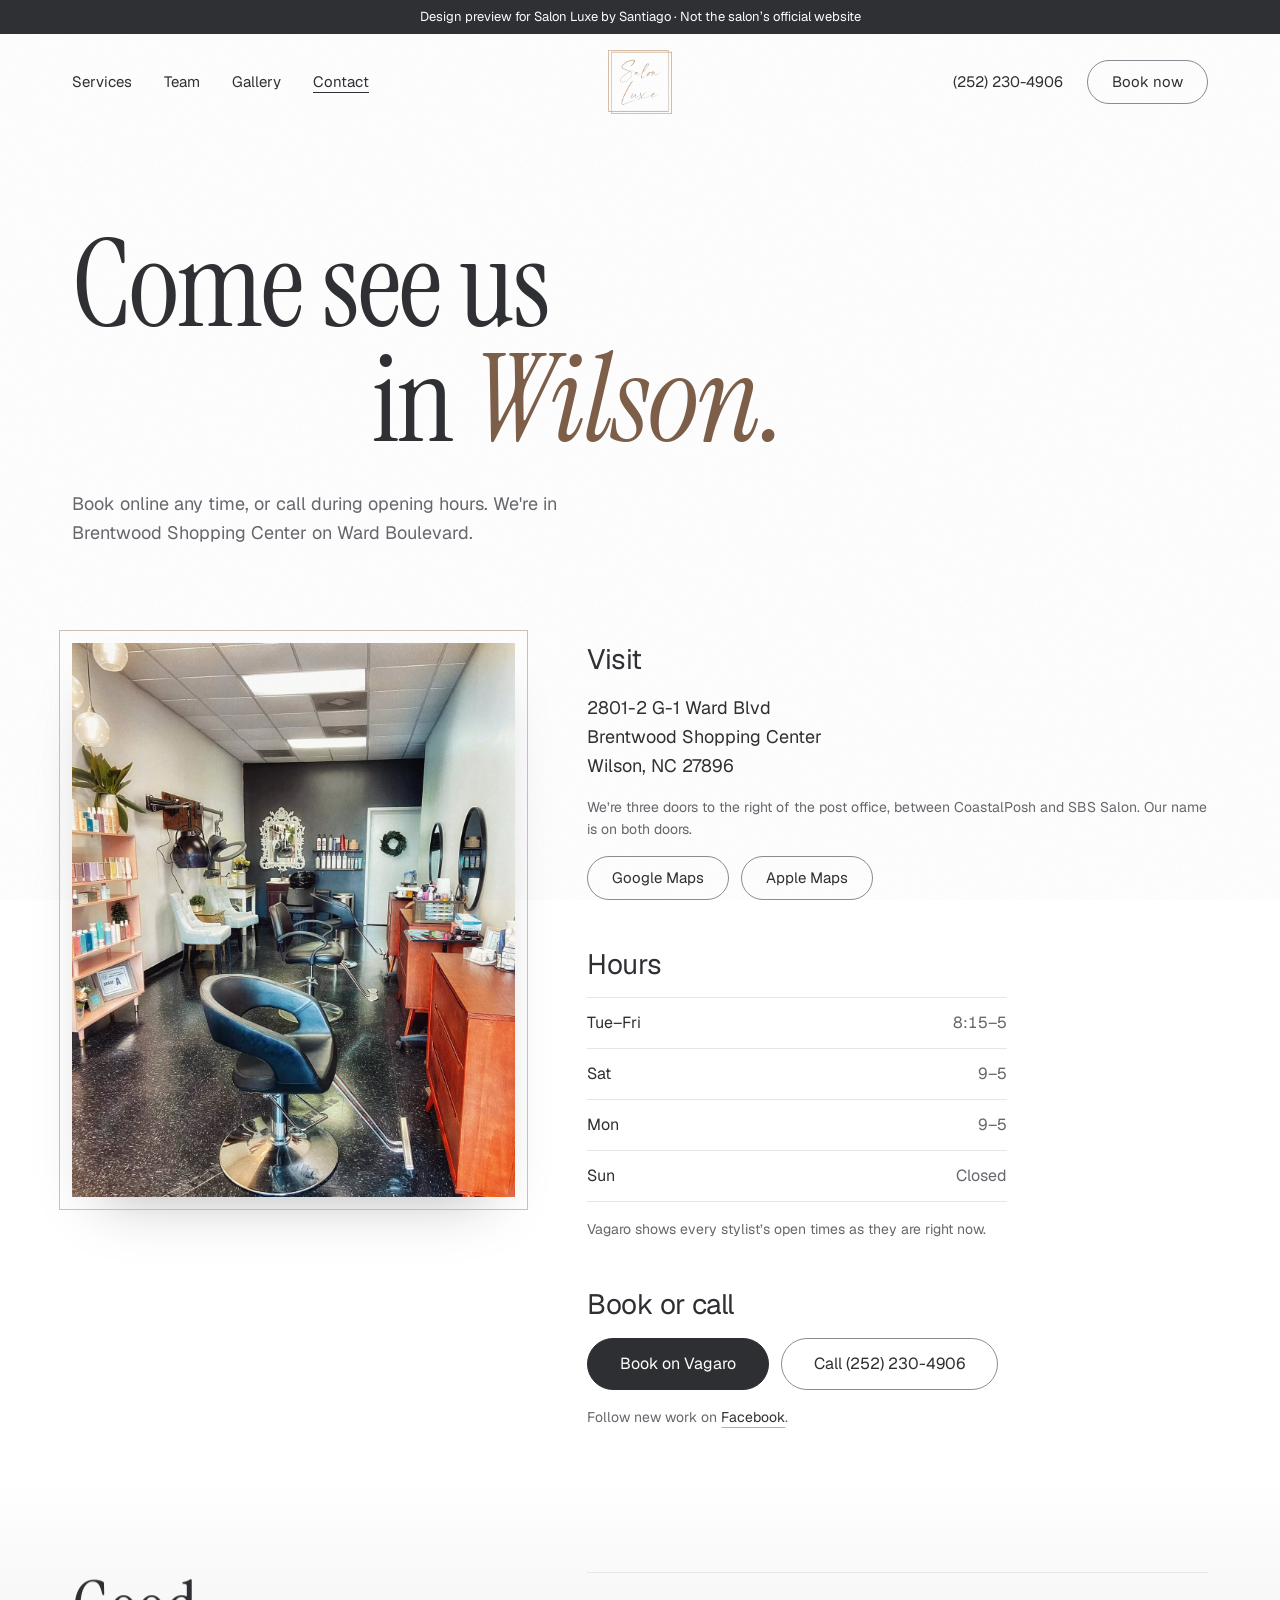
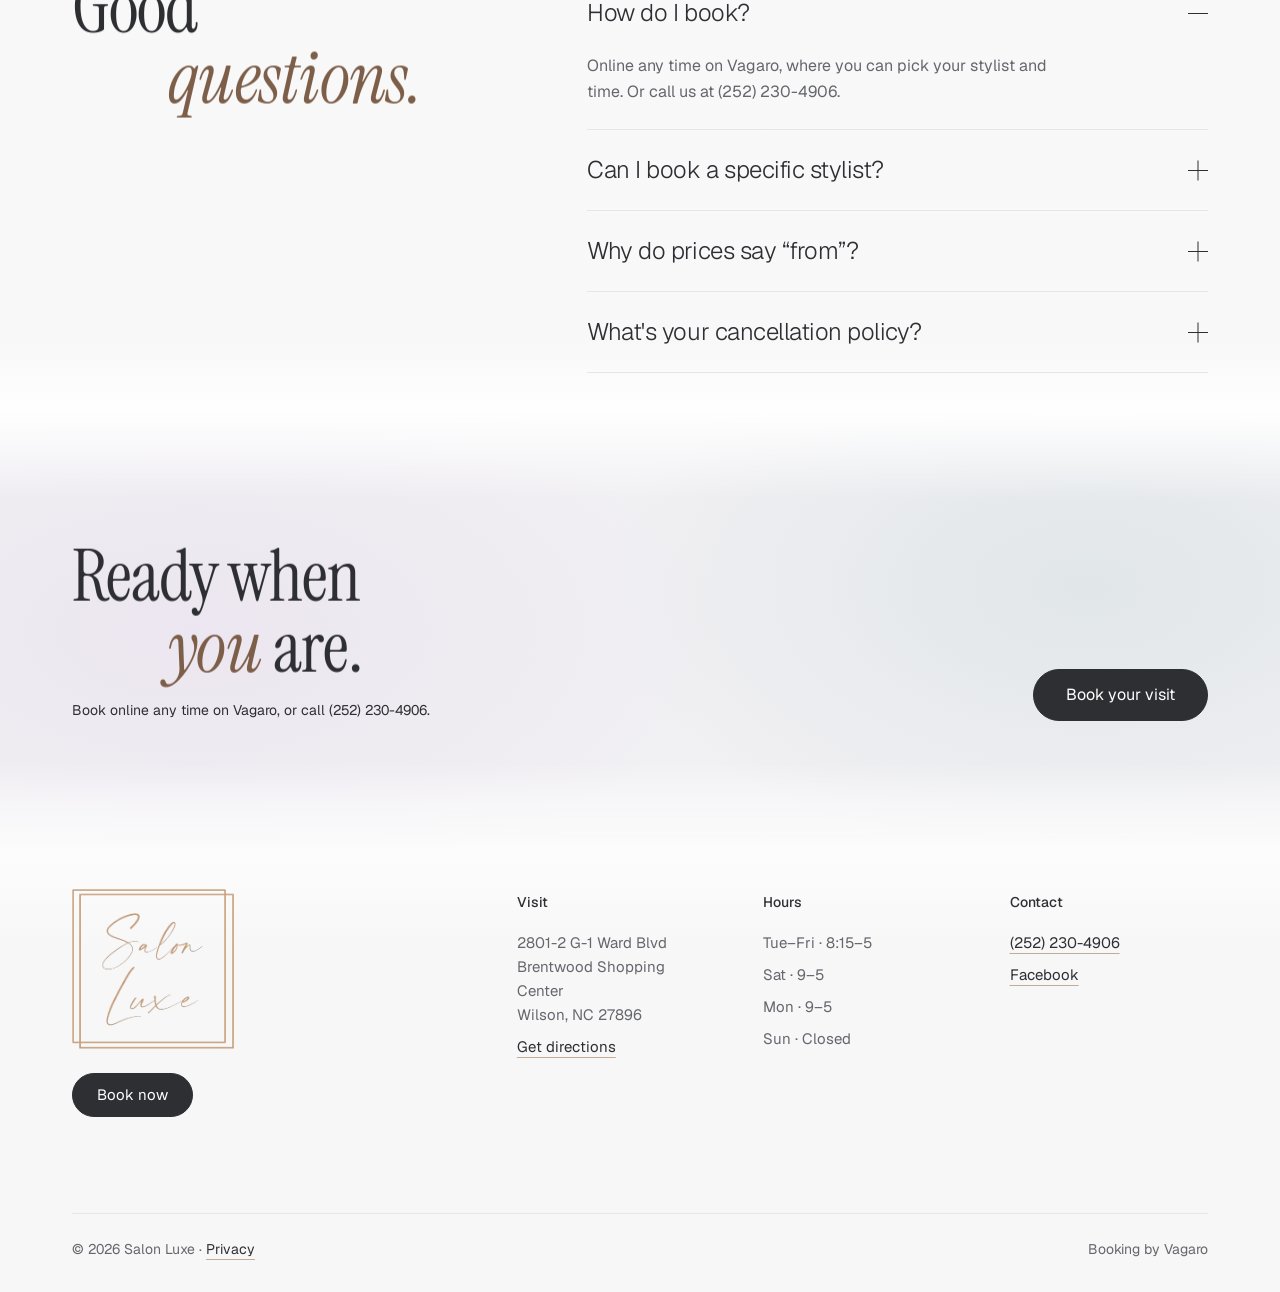
==== commit cd7a3ca3: "Cool silver white look, logo share card, phone layout fixes - New look: silver-white gradient wash, " ====
--- a/contact.html
+++ b/contact.html
@@ -1 +1 @@
-<!DOCTYPE html><html lang="en" class="Ur3q_a_variable"><head><meta charSet="utf-8"/><meta name="viewport" content="width=device-width, initial-scale=1"/><link rel="preload" href="nx/static/media/Geist_Variable-s.p.43azbxi7zpibd.woff2" as="font" crossorigin="" type="font/woff2"/><link rel="preload" href="media/logo.png" as="image"/><link rel="preload" href="media/salon-interior.jpg" as="image"/><link rel="stylesheet" href="nx/static/chunks/3lmjta9nzou5q.css" data-precedence="next"/><link rel="preload" as="script" fetchPriority="low" href="nx/static/chunks/1r8o32q13stub.js"/><script src="nx/static/chunks/0dia8bfp_fmb0.js" async=""></script><script src="nx/static/chunks/3lbm-r_1xmrrq.js" async=""></script><script src="nx/static/chunks/turbopack-2u1d16houkiyo.js" async=""></script><script src="nx/static/chunks/1n8002xsathlf.js" async=""></script><script src="nx/static/chunks/0f0pbb14-pgfe.js" async=""></script><script src="nx/static/chunks/3_-2nimsdrwke.js" async=""></script><meta name="theme-color" content="#ffffff"/><title>Contact &amp; hours · Salon Luxe, Wilson NC</title><meta name="description" content="Salon Luxe is at 2801-2 G-1 Ward Blvd in Brentwood Shopping Center, Wilson, NC. Hours, directions, phone, and online booking."/><meta name="robots" content="noindex, nofollow, nocache"/><meta name="googlebot" content="noindex, nofollow"/><link rel="canonical" href="https://www.salonluxewilson.com/contact"/><meta property="og:title" content="Salon Luxe · Color that feels like you, only luxe."/><meta property="og:description" content="Wilson&#x27;s color salon in Brentwood Shopping Center. Book online any time."/><meta property="og:url" content="https://www.salonluxewilson.com"/><meta property="og:site_name" content="Salon Luxe"/><meta property="og:locale" content="en_US"/><meta property="og:type" content="website"/><meta name="twitter:card" content="summary"/><meta name="twitter:title" content="Salon Luxe · Color that feels like you, only luxe."/><meta name="twitter:description" content="Wilson&#x27;s color salon in Brentwood Shopping Center. Book online any time."/><link rel="icon" href="favicon.ico?favicon.117ezoe8m31dk.ico" sizes="48x48" type="image/x-icon"/><meta name="next-size-adjust" content=""/><script src="nx/static/chunks/0cz1d0mv5g_q7.js" noModule=""></script></head><body><div hidden=""><!--$--><!--/$--></div><a class="sl-skip" href="#main">Skip to content</a><div class="sl-demo-banner" role="note">Design preview for Salon Luxe by Santiago · Not the salon’s official website</div><div class="sl"><header class="sl-header sl-header--sticky"><div class="sl-container sl-header__inner"><nav class="sl-nav" aria-label="Main"><a href="services.html">Services</a><a href="team.html">Team</a><a href="gallery.html">Work</a><a href="contact.html" aria-current="page">Contact</a></nav><a class="sl-wordmark" href="index.html" aria-label="Salon Luxe, home"><img src="media/logo.png" alt="" width="64" height="63" class="sl-logo"/></a><div class="sl-header__end"><a href="tel:+12522304906">(252) 230-4906</a><a class="sl-btn sl-btn--sm" href="https://www.vagaro.com/sl6r9c" target="_blank" rel="noopener">Book now</a><button type="button" aria-haspopup="dialog" aria-expanded="false" data-state="closed" class="sl-menu-btn" aria-label="Open menu"><svg xmlns="http://www.w3.org/2000/svg" width="24" height="24" viewBox="0 0 24 24" fill="none" stroke="currentColor" stroke-width="1.25" stroke-linecap="round" stroke-linejoin="round" class="lucide lucide-menu sl-icon" aria-hidden="true"><path d="M4 5h16"></path><path d="M4 12h16"></path><path d="M4 19h16"></path></svg></button></div></div></header><main id="main"><section class="sl-pagehead" aria-labelledby="contact-title"><div class="sl-container"><h1 id="contact-title" class="sl-display-xl"><span class="sl-line" style="opacity:0;transform:translateY(0.35em)">Come see us</span><span class="sl-line sl-line--indent" style="opacity:0;transform:translateY(0.35em)">in<!-- --> <em class="sl-accent">Wilson.</em></span></h1><p class="sl-lead sl-pagehead__lead">Book online any time, or call during opening hours. We&#x27;re in Brentwood Shopping Center on Ward Boulevard.</p></div></section><section class="sl-section sl-contactsec" aria-label="Visit, hours and contact"><div class="sl-container sl-svc__grid"><div class="sl-media sl-svc__media sl-contact__media" style="opacity:0;filter:blur(4px);transform:translateY(20px)"><img src="media/salon-interior.jpg" alt="Inside Salon Luxe: styling stations, mirrors and the front of the salon" width="1200" height="1600" loading="eager" decoding="async"/></div><div class="sl-contact"><div class="sl-contact__block"><h2 class="sl-h2">Visit</h2><address class="sl-contact__text">2801-2 G-1 Ward Blvd<br/>Brentwood Shopping Center<br/>Wilson<!-- -->, <!-- -->NC<!-- --> <!-- -->27896</address><p class="sl-small">We’re three doors to the right of the post office, between CoastalPosh and SBS Salon. Our name is on both doors.</p><div class="sl-actions"><a class="sl-btn sl-btn--sm" href="https://www.google.com/maps/search/?api=1&amp;query=Salon+Luxe+2801+Ward+Blvd+Wilson+NC" target="_blank" rel="noopener">Google Maps</a><a class="sl-btn sl-btn--sm" href="https://maps.apple.com/?q=Salon+Luxe&amp;address=2801+Ward+Blvd,+Wilson,+NC+27896" target="_blank" rel="noopener">Apple Maps</a></div></div><div class="sl-contact__block"><h2 class="sl-h2">Hours</h2><dl class="sl-hours"><div class="sl-hours__row"><dt>Tue–Fri</dt><dd>8:15–5</dd></div><div class="sl-hours__row"><dt>Sat</dt><dd>9–5</dd></div><div class="sl-hours__row"><dt>Mon</dt><dd>9–5</dd></div><div class="sl-hours__row"><dt>Sun</dt><dd>Closed</dd></div></dl><p class="sl-small">Vagaro shows every stylist’s open times as they are right now.</p></div><div class="sl-contact__block"><h2 class="sl-h2">Book or call</h2><div class="sl-actions"><a class="sl-btn sl-btn--solid" href="https://www.vagaro.com/sl6r9c" target="_blank" rel="noopener">Book on Vagaro</a><a class="sl-btn" href="tel:+12522304906">Call <!-- -->(252) 230-4906</a></div><p class="sl-small">Follow new work on <a class="sl-link" href="https://www.facebook.com/salonluxewilson" target="_blank" rel="noopener">Facebook</a>.</p></div></div></div></section><section class="sl-section" id="faq" aria-labelledby="faq-title"><div class="sl-container sl-faqsec"><h2 id="faq-title" class="sl-display-lg"><span class="sl-line" style="opacity:0;transform:translateY(0.35em)">Good</span><span class="sl-line sl-line--indent" style="opacity:0;transform:translateY(0.35em)"><em class="sl-accent">questions.</em></span></h2><div class="sl-faq" data-orientation="vertical"><div data-state="open" data-orientation="vertical" class="sl-faq__item"><h3 style="margin:0" data-orientation="vertical" data-state="open"><button type="button" aria-controls="radix-_R_jd9bsnnb_" aria-expanded="true" data-state="open" data-orientation="vertical" id="radix-_R_3d9bsnnb_" class="sl-faq__trigger" data-radix-collection-item="">How do I book?<span class="sl-faq__icon" aria-hidden="true"></span></button></h3><div data-state="open" id="radix-_R_jd9bsnnb_" role="region" aria-labelledby="radix-_R_3d9bsnnb_" data-orientation="vertical" class="sl-faq__content sl-faq__panel" style="--radix-accordion-content-height:var(--radix-collapsible-content-height);--radix-accordion-content-width:var(--radix-collapsible-content-width)">Online any time on Vagaro, where you can pick your stylist and time. Or call us at (252) 230-4906.</div></div><div data-state="closed" data-orientation="vertical" class="sl-faq__item"><h3 style="margin:0" data-orientation="vertical" data-state="closed"><button type="button" aria-expanded="false" data-state="closed" data-orientation="vertical" id="radix-_R_5d9bsnnb_" class="sl-faq__trigger" data-radix-collection-item="">Can I book a specific stylist?<span class="sl-faq__icon" aria-hidden="true"></span></button></h3><div data-state="closed" id="radix-_R_ld9bsnnb_" hidden="" role="region" aria-labelledby="radix-_R_5d9bsnnb_" data-orientation="vertical" class="sl-faq__content sl-faq__panel" style="--radix-accordion-content-height:var(--radix-collapsible-content-height);--radix-accordion-content-width:var(--radix-collapsible-content-width)"></div></div><div data-state="closed" data-orientation="vertical" class="sl-faq__item"><h3 style="margin:0" data-orientation="vertical" data-state="closed"><button type="button" aria-expanded="false" data-state="closed" data-orientation="vertical" id="radix-_R_7d9bsnnb_" class="sl-faq__trigger" data-radix-collection-item="">Why do prices say “from”?<span class="sl-faq__icon" aria-hidden="true"></span></button></h3><div data-state="closed" id="radix-_R_nd9bsnnb_" hidden="" role="region" aria-labelledby="radix-_R_7d9bsnnb_" data-orientation="vertical" class="sl-faq__content sl-faq__panel" style="--radix-accordion-content-height:var(--radix-collapsible-content-height);--radix-accordion-content-width:var(--radix-collapsible-content-width)"></div></div><div data-state="closed" data-orientation="vertical" class="sl-faq__item"><h3 style="margin:0" data-orientation="vertical" data-state="closed"><button type="button" aria-expanded="false" data-state="closed" data-orientation="vertical" id="radix-_R_9d9bsnnb_" class="sl-faq__trigger" data-radix-collection-item="">What&#x27;s your cancellation policy?<span class="sl-faq__icon" aria-hidden="true"></span></button></h3><div data-state="closed" id="radix-_R_pd9bsnnb_" hidden="" role="region" aria-labelledby="radix-_R_9d9bsnnb_" data-orientation="vertical" class="sl-faq__content sl-faq__panel" style="--radix-accordion-content-height:var(--radix-collapsible-content-height);--radix-accordion-content-width:var(--radix-collapsible-content-width)"></div></div></div></div></section><section class="sl-section" aria-labelledby="band-title"><div class="sl-band"><div class="sl-container sl-band__inner"><div><h2 id="band-title" class="sl-display-lg"><span class="sl-line" style="opacity:0;transform:translateY(0.35em)">Ready when</span><span class="sl-line sl-line--indent" style="opacity:0;transform:translateY(0.35em)"><em class="sl-accent">you</em> are.</span></h2><p class="sl-small">Book online any time on Vagaro, or call <!-- -->(252) 230-4906<!-- -->.</p></div><a class="sl-btn sl-btn--solid" href="https://www.vagaro.com/sl6r9c" target="_blank" rel="noopener">Book your visit</a></div></div></section></main><footer class="sl-footer"><div class="sl-container"><div class="sl-footer__grid"><div class="sl-footer__brand"><img src="media/logo.png" alt="Salon Luxe" width="160" height="158" class="sl-logo sl-logo--footer"/><div><a class="sl-btn sl-btn--solid sl-btn--sm" href="https://www.vagaro.com/sl6r9c" target="_blank" rel="noopener">Book now</a></div></div><div><h2>Visit</h2><address>2801-2 G-1 Ward Blvd<br/>Brentwood Shopping Center<br/>Wilson<!-- -->, <!-- -->NC<!-- --> <!-- -->27896</address><ul style="margin-top:8px"><li><a class="sl-link" href="https://www.google.com/maps/search/?api=1&amp;query=Salon+Luxe+2801+Ward+Blvd+Wilson+NC" target="_blank" rel="noopener">Get directions</a></li></ul></div><div><h2>Hours</h2><ul><li>Tue–Fri<!-- --> · <!-- -->8:15–5</li><li>Sat<!-- --> · <!-- -->9–5</li><li>Mon<!-- --> · <!-- -->9–5</li><li>Sun<!-- --> · <!-- -->Closed</li></ul></div><div><h2>Contact</h2><ul><li><a class="sl-link" href="tel:+12522304906">(252) 230-4906</a></li><li><a class="sl-link" href="https://www.facebook.com/salonluxewilson" target="_blank" rel="noopener">Facebook</a></li></ul></div></div><div class="sl-footer__bottom"><p class="sl-small">© <!-- -->2026<!-- --> Salon Luxe · <a class="sl-link" href="privacy.html">Privacy</a></p><p class="sl-small">Booking by Vagaro</p></div></div></footer><div class="sl-bookbar sl-bookbar--fixed"><a class="sl-btn sl-btn--sm" href="tel:+12522304906">Call</a><a class="sl-btn sl-btn--solid sl-btn--sm" href="https://www.vagaro.com/sl6r9c" target="_blank" rel="noopener">Book now</a></div></div><!--$--><!--/$--><script id="_R_">(globalThis["TURBOPACK"] || (globalThis["TURBOPACK"] = [])).push({"otherChunks":["static/chunks/1r8o32q13stub.js","static/chunks/0dia8bfp_fmb0.js","static/chunks/3lbm-r_1xmrrq.js"],"runtimeModuleIds":[94553]});</script><script src="nx/static/chunks/1r8o32q13stub.js" async=""></script><script>(self.__next_f=self.__next_f||[]).push([0])</script><script>self.__next_f.push([1,"1:\"$Sreact.fragment\"\n2:\"nx/static/chunks/1n8002xsathlf.js\"\n3:I[39756,[\"$2\"],\"default\"]\n4:I[37457,[\"$2\"],\"default\"]\n8:\"nx/static/chunks/0f0pbb14-pgfe.js\"\n9:\"nx/static/chunks/3_-2nimsdrwke.js\"\na:I[76893,[\"$2\",\"$8\",\"$9\"],\"Header\"]\nb:I[63605,[\"$2\",\"$8\",\"$9\"],\"TextEffect\"]\nc:I[17195,[\"$2\",\"$8\",\"$9\"],\"BlurFade\"]\nd:I[48648,[\"$2\",\"$8\",\"$9\"],\"TrackedLink\"]\n18:\"ViewportBoundary\"\n19:I[97367,[\"$2\"],\"$18\"]\n1b:\"MetadataBoundary\"\n1c:I[97367,[\"$2\"],\"$1b\"]\n1d:\"$Sreact.suspense\"\n1f:I[68027,[\"$2\"],\"default\",1]\n:HL[\"nx/static/chunks/3lmjta9nzou5q.css\",\"style\"]\n:HL[\"nx/static/media/Geist_Variable-s.p.43azbxi7zpibd.woff2\",\"font\",{\"crossOrigin\":\"\",\"type\":\"font/woff2\"}]\n:HL[\"media/salon-interior.jpg\",\"image\"]\n6:X\n7:[[\"children\",{\"s\":\"__PAGE__\",\"h\":512,\"d\":{\"r\":[\"$\",\"$1\",\"c\",{\"children\":[[\"$\",\"div\",null,{\"className\":\"sl\",\"children\":[[\"$\",\"$La\",null,{\"current\":\"contact\"}],[\"$\",\"main\",null,{\"id\":\"main\",\"children\":[[[\"$\",\"section\",null,{\"className\":\"sl-pagehead\",\"aria-labelledby\":\"contact-title\",\"children\":[\"$\",\"div\",null,{\"className\":\"sl-container\",\"children\":[[\"$\",\"$Lb\",null,{\"as\":\"h1\",\"id\":\"contact-title\",\"className\":\"sl-display-xl\",\"lines\":[\"Come see us\",[\"in\",\" \",[\"$\",\"em\",null,{\"className\":\"sl-accent\",\"children\":\"Wilson.\"}]]]}],[\"$\",\"p\",null,{\"className\":\"sl-lead sl-pagehead__lead\",\"children\":\"Book online any time, or call during opening hours. We're in Brentwood Shopping Center on Ward Boulevard.\"}],null]}]}],[\"$\",\"section\",null,{\"className\":\"sl-section sl-contactsec\",\"aria-label\":\"Visit, hours and contact\",\"children\":[\"$\",\"div\",null,{\"className\":\"sl-container sl-svc__grid\",\"children\":[[\"$\",\"$Lc\",null,{\"className\":\"sl-media sl-svc__media sl-contact__media\",\"children\":[\"$\",\"img\",null,{\"src\":\"media/salon-interior.jpg\",\"alt\":\"Inside Salon Luxe: styling stations, mirrors and the front of the salon\",\"width\":1200,\"height\":1600,\"loading\":\"eager\",\"decoding\":\"async\"}]}],[\"$\",\"div\",null,{\"className\":\"sl-contact\",\"children\":[[\"$\",\"div\",null,{\"className\":\"sl-contact__block\",\"children\":[[\"$\",\"h2\",null,{\"className\":\"sl-h2\",\"children\":\"Visit\"}],[\"$\",\"address\",null,{\"className\":\"sl-contact__text\",\"children\":[\"2801-2 G-1 Ward Blvd\",[\"$\",\"br\",null,{}],\"Brentwood Shopping Center\",[\"$\",\"br\",null,{}],\"Wilson\",\", \",\"NC\",\" \",\"27896\"]}],[\"$\",\"p\",null,{\"className\":\"sl-small\",\"children\":\"We’re three doors to the right of the post office, between CoastalPosh and SBS Salon. Our name is on both doors.\"}],[\"$\",\"div\",null,{\"className\":\"sl-actions\",\"children\":[[\"$\",\"$Ld\",null,{\"className\":\"sl-btn sl-btn--sm\",\"href\":\"https://www.google.com/maps/search/?api=1\u0026query=Salon+Luxe+2801+Ward+Blvd+Wilson+NC\",\"event\":\"directions_click\",\"params\":{\"place\":\"contact\",\"app\":\"google\"},\"children\":\"Google Maps\"}],[\"$\",\"$Ld\",null,{\"className\":\"sl-btn sl-btn--sm\",\"href\":\"https://maps.apple.com/?q=Salon+Luxe\u0026address=2801+Ward+Blvd,+Wilson,+NC+27896\",\"event\":\"directions_click\",\"params\":{\"place\":\"contact\",\"app\":\"apple\"},\"children\":\"Apple Maps\"}]]}]]}],[\"$\",\"div\",null,{\"className\":\"sl-contact__block\",\"children\":[[\"$\",\"h2\",null,{\"className\":\"sl-h2\",\"children\":\"Hours\"}],\"$Le\",\"$Lf\"]}],\"$L10\"]}]]}]}],\"$L11\"],\"$L12\"]}],\"$L13\",\"$L14\"]}],[\"$L15\",\"$L16\"],\"$L17\"]}],\"p\":false,\"v\":null}}]]\n5:[[\"children\",{\"s\":\"contact\",\"h\":512,\"d\":{\"r\":[\"$\",\"$1\",\"c\",{\"children\":[null,[\"$\",\"$L3\",null,{\"parallelRouterKey\":\"children\",\"error\":\"$undefined\",\"errorStyles\":\"$undefined\",\"errorScripts\":\"$undefined\",\"template\":[\"$\",\"$L4\",null,{}],\"templateStyles\":\"$undefined\",\"templateScripts\":\"$undefined\",\"notFound\":\"$undefined\",\"forbidden\":\"$undefined\",\"unauthorized\":\"$undefined\"}]]}],\"p\":false,\"v\":\"$6\"},\"c\":\"$Q7\"}]]\n0:{\"P\":null,\"c\":[\"\",\"contact\"],\"q\":\"\",\"i\":false,\"t\":{\"t\":{\"s\":\"\",\"h\":528,\"d\":{\"r\":[\"$\",\"$1\",\"c\",{\"children\":[[[\"$\",\"link\",\"0\",{\"rel\":\"stylesheet\",\"href\":\"nx/static/chunks/3lmjta9nzou5q.css\",\"precedence\":\"next\",\"crossOrigin\":\"$undefined\",\"nonce\":\"$undefined\"}],[\"$\",\"script\",\"script-0\",{\"src\":\"nx/static/chunks/1n8002xsathlf.js\",\"async\":true,\"nonce\":\"$undefined\"}]],[\"$\",\"html\",null,{\"lang\":\"en\",\"className\":\"Ur3q_a_variable\",\"children\":[\"$\",\"body\",null,{\"children\":[[\"$\",\"a\",null,{\"className\":\"sl-skip\",\"href\":\"#main\",\"children\":\"Skip to content\"}],[\"$\",\"div\",null,{\"className\":\"sl-demo-banner\",\"role\":\"note\",\"children\":\"Design preview for Salon Luxe by Santiago · Not the salon’s official website\"}],[\"$\",\"$L3\",null,{\"parallelRouterKey\":\"children\",\"error\":\"$undefined\",\"errorStyles\":\"$undefined\",\"errorScripts\":\"$undefined\",\"template\":[\"$\",\"$L4\",null,{}],\"templateStyles\":\"$undefined\",\"templateScripts\":\"$undefined\",\"notFound\":[[[\"$\",\"title\",null,{\"children\":\"404: This page could not be found.\"}],[\"$\",\"div\",null,{\"style\":{\"fontFamily\":\"system-ui,\\\"Segoe UI\\\",Roboto,Helvetica,Arial,sans-serif,\\\"Apple Color Emoji\\\",\\\"Segoe UI Emoji\\\"\",\"height\":\"100vh\",\"textAlign\":\"center\",\"display\":\"flex\",\"flexDirection\":\"column\",\"alignItems\":\"center\",\"justifyContent\":\"center\"},\"children\":[\"$\",\"div\",null,{\"children\":[[\"$\",\"style\",null,{\"dangerouslySetInnerHTML\":{\"__html\":\"body{color:#000;background:#fff;margin:0}.next-error-h1{border-right:1px solid rgba(0,0,0,.3)}@media (prefers-color-scheme:dark){body{color:#fff;background:#000}.next-error-h1{border-right:1px solid rgba(255,255,255,.3)}}\"}}],[\"$\",\"h1\",null,{\"className\":\"next-error-h1\",\"style\":{\"display\":\"inline-block\",\"margin\":\"0 20px 0 0\",\"padding\":\"0 23px 0 0\",\"fontSize\":24,\"fontWeight\":500,\"verticalAlign\":\"top\",\"lineHeight\":\"49px\"},\"children\":404}],[\"$\",\"div\",null,{\"style\":{\"display\":\"inline-block\"},\"children\":[\"$\",\"h2\",null,{\"style\":{\"fontSize\":14,\"fontWeight\":400,\"lineHeight\":\"49px\",\"margin\":0},\"children\":\"This page could not be found.\"}]}]]}]}]],[]],\"forbidden\":\"$undefined\",\"unauthorized\":\"$undefined\"}],[null,null,null]]}]}]]}],\"p\":false,\"v\":null},\"c\":\"$Q5\"},\"h\":{\"r\":[\"$\",\"$1\",\"h\",{\"children\":[null,[\"$\",\"$L19\",null,{\"children\":\"$L1a\"}],[\"$\",\"$L1c\",null,{\"children\":[[\"$\",\"div\",null,{\"hidden\":true,\"children\":[\"$\",\"$1d\",null,{\"name\":\"Next.Metadata\",\"children\":\"$L1e\"}]}],null]}],[\"$\",\"meta\",null,{\"name\":\"next-size-adjust\",\"content\":\"\"}]]}],\"p\":false,\"v\":null}},\"m\":\"$undefined\",\"G\":[\"$1f\",[[\"$\",\"link\",\"0\",{\"rel\":\"stylesheet\",\"href\":\"nx/static/chunks/3lmjta9nzou5q.css\",\"precedence\":\"next\",\"crossOrigin\":\"$undefined\",\"nonce\":\"$undefined\"}]]],\"S\":true,\"r\":\"$undefined\",\"s\":\"$undefined\",\"a\":\"$undefined\",\"l\":\"$undefined\",\"p\":\"$undefined\",\"d\":\"$undefined\",\"b\":\"5FFrHnBll9480a1sJyncx\"}\n20:I[38702,[\"$2\",\"$8\",\"$9\"],\"Faq\"]\n21:I[76893,[\"$2\",\"$8\",\"$9\"],\"BookBar\"]\n22:I[97367,[\"$2\"],\"OutletBoundary\"]\n:HL[\"media/logo.png\",\"image\"]\n6:C\ne:[\"$\",\"dl\",null,{\"className\":\"sl-hours\",\"children\":[[\"$\",\"div\",\"Tue–Fri\",{\"className\":\"sl-hours__row\",\"children\":[[\"$\",\"dt\",null,{\"children\":\"Tue–Fri\"}],[\"$\",\"dd\",null,{\"children\":\"8:15–5\"}]]}],[\"$\",\"div\",\"Sat\",{\"className\":\"sl-hours__row\",\"children\":[[\"$\",\"dt\",null,{\"children\":\"Sat\"}],[\"$\",\"dd\",null,{\"children\":\"9–5\"}]]}],[\"$\",\"div\",\"Mon\",{\"className\":\"sl-hours__row\",\"children\":[[\"$\",\"dt\",null,{\"children\":\"Mon\"}],[\"$\",\"dd\",null,{\"children\":\"9–5\"}]]}],[\"$\",\"div\",\"Sun\",{\"className\":\"sl-hours__row\",\"children\":[[\"$\",\"dt\",null,{\"children\":\"Sun\"}],[\"$\",\"dd\",null,{\"children\":\"Closed\"}]]}]]}]\nf:[\"$\",\"p\",null,{\"className\":\"sl-small\",\"children\":\"Vagaro shows every stylist’s open times as they are right now.\"}]\n10:[\"$\",\"div\",null,{\"className\":\"sl-contact__block\",\"children\":[[\"$\",\"h2\",null,{\"className\":\"sl-h2\",\"children\":\"Book or call\"}],[\"$\",\"div\",null,{\"className\":\"sl-actions\",\"children\":[[\"$\",\"$Ld\",null,{\"className\":\"sl-btn sl-btn--solid\",\"href\":\"https://www.vagaro.com/sl6r9c\",\"event\":\"book_click\",\"params\":{\"place\":\"contact\"},\"children\":\"Book on Vagaro\"}],[\"$\",\"$Ld\",null,{\"className\":\"sl-btn\",\"href\":\"tel:+12522304906\",\"event\":\"call_click\",\"params\":{\"place\":\"contact\"},\"children\":[\"Call \",\"(252) 230-4906\"]}]]}],[\"$\",\"p\",null,{\"className\":\"sl-small\",\"children\":[\"Follow new work on \",[\"$\",\"a\",null,{\"className\":\"sl-link\",\"href\":\"https://www.facebook.com/salonluxewilson\",\"target\":\"_blank\",\"rel\":\"noopener\",\"children\":\"Facebook\"}],\".\"]}]]}]\n11:[\"$\",\"$L20\",null,{}]\n12:[\"$\",\"section\",null,{\"className\":\"sl-section\",\"aria-labelledby\":\"band-title\",\"children\":[\"$\",\"div\",null,{\"className\":\"sl-band\",\"children\":[\"$\",\"div\",null,{\"className\":\"sl-container sl-band__inner\",\"children\":[[\"$\",\"div\",null,{\"children\":[[\"$\",\"$Lb\",null,{\"as\":\"h2\",\"id\":\"band-title\",\"className\":\"sl-display-lg\",\"lines\":[\"Ready when\",[[\"$\",\"em\",null,{\"className\":\"sl-accent\",\"children\":\"you\"}],\" are.\"]]}],[\"$\",\"p\",null,{\"className\":\"sl-small\",\"children\":[\"Book online any time on Vagaro, or call \",\"(252) 230-4906\",\".\"]}]]}],[\"$\",\"$Ld\",null,{\"className\":\"sl-btn sl-btn--solid\",\"href\":\"https://www.vagaro.com/sl6r9c\",\"event\":\"book_click\",\"params\":{\"place\":\"band\"},\"children\":\"Book your visit\"}]]}]}]}]\n13:[\"$\",\"footer\",null,{\"className\":\"sl-footer\",\"children\":[\"$\",\"div\",null,{\"className\":\"sl-container\",\"children\":[[\"$\",\"div\",null,{\"className\":\"sl-footer__grid\",\"children\":[[\"$\",\"div\",null,{\"className\":\"sl-footer__brand\",\"children\":[[\"$\",\"img\",null,{\"src\":\"media/logo.png\",\"alt\":\"Salon Luxe\",\"width\":160,\"height\":158,\"className\":\"sl-logo sl-logo--footer\"}],[\"$\",\"div\",null,{\"children\":[\"$\",\"$Ld\",null,{\"className\":\"sl-btn sl-btn--solid sl-btn--sm\",\"href\":\"https://www.vagaro.com/sl6r9c\",\"event\":\"book_click\",\"params\":{\"place\":\"footer\"},\"children\":\"Book now\"}]}]]}],[\"$\",\"div\",null,{\"children\":[[\"$\",\"h2\",null,{\"children\":\"Visit\"}],[\"$\",\"address\",null,{\"children\":[\"2801-2 G-1 Ward Blvd\",[\"$\",\"br\",null,{}],\"Brentwood Shopping Center\",[\"$\",\"br\",null,{}],\"Wilson\",\", \",\"NC\",\" \",\"27896\"]}],[\"$\",\"ul\",null,{\"style\":{\"marginTop\":8},\"children\":[\"$\",\"li\",null,{\"children\":[\"$\",\"$Ld\",null,{\"className\":\"sl-link\",\"href\":\"https://www.google.com/maps/search/?api=1\u0026query=Salon+Luxe+2801+Ward+Blvd+Wilson+NC\",\"event\":\"directions_click\",\"children\":\"Get directions\"}]}]}]]}],[\"$\",\"div\",null,{\"children\":[[\"$\",\"h2\",null,{\"children\":\"Hours\"}],[\"$\",\"ul\",null,{\"children\":[[\"$\",\"li\",\"Tue–Fri\",{\"children\":[\"Tue–Fri\",\" · \",\"8:15–5\"]}],[\"$\",\"li\",\"Sat\",{\"children\":[\"Sat\",\" · \",\"9–5\"]}],[\"$\",\"li\",\"Mon\",{\"children\":[\"Mon\",\" · \",\"9–5\"]}],[\"$\",\"li\",\"Sun\",{\"children\":[\"Sun\",\" · \",\"Closed\"]}]]}]]}],[\"$\",\"div\",null,{\"children\":[[\"$\",\"h2\",null,{\"children\":\"Contact\"}],[\"$\",\"ul\",null,{\"children\":[[\"$\",\"li\",null,{\"children\":[\"$\",\"$Ld\",null,{\"className\":\"sl-link\",\"href\":\"tel:+12522304906\",\"event\":\"call_click\",\"params\":{\"place\":\"footer\"},\"children\":\"(252) 230-4906\"}]}],[\"$\",\"li\",null,{\"children\":[\"$\",\"a\",null,{\"className\":\"sl-link\",\"href\":\"https://www.facebook.com/salonluxewilson\",\"target\":\"_blank\",\"rel\":\"noopener\",\"children\":\"Facebook\"}]}],null]}]]}]]}],[\"$\",\"div\",null,{\"className\":\"sl-footer__bottom\",\"children\":[[\"$\",\"p\",null,{\"className\":\"sl-small\",\"children\":[\"© \",2026,\" Salon Luxe · \",[\"$\",\"a\",null,{\"className\":\"sl-link\",\"href\":\"privacy.html\",\"children\":\"Privacy\"}]]}],[\"$\",\"p\",null,{\"className\":\"sl-small\",\"children\":\"Booking by Vagaro\"}]]}]]}]}]\n14:[\"$\",\"$L21\",null,{}]\n15:[\"$\",\"script\",\"script-0\",{\"src\":\"nx/static/chunks/0f0pbb14-pgfe.js\",\"async\":true,\"nonce\":\"$undefined\"}]\n16:[\"$\",\"script\",\"script-1\",{\"src\":\"nx/static/chunks/3_-2nimsdrwke.js\",\"async\":true,\"nonce\":\"$undefined\"}]\n17:[\"$\",\"$L22\",null,{\"children\":[\"$\",\"$1d\",null,{\"name\":\"Next.MetadataOutlet\",\"children\":\"$@23\"}]}]\n1a:[[\"$\",\"meta\",\"0\",{\"charSet\":\"utf-8\"}],[\"$\",\"meta\",\"1\",{\"name\":\"viewport\",\"content\":\"width=device-width, initial-scale=1\"}],[\"$\",\"meta\",\"2\",{\"name\":\"theme-color\",\"content\":\"#ffffff\"}]]\n24:I[27201,[\"$2\"],\"IconMark\"]\n1e:[[\"$\",\"title\",\"0\",{\"children\":\"Contact \u0026 hours · Salon Luxe, Wilson NC\"}],[\"$\",\"meta\",\"1\",{\"name\":\"description\",\"content\":\"Salon Luxe is at 2801-2 G-1 Ward Blvd in Brentwood Shopping Center, Wilson, NC. Hours, directions, phone, and online booking.\"}],[\"$\",\"meta\",\"2\",{\"name\":\"robots\",\"content\":\"noindex, nofollow, nocache\"}],[\"$\",\"meta\",\"3\",{\"name\":\"googlebot\",\"content\":\"noindex, nofollow\"}],[\"$\",\"link\",\"4\",{\"rel\":\"canonical\",\"href\":\"https://www.salonluxewilson.com/contact\"}],[\"$\",\"meta\",\"5\",{\"property\":\"og:title\",\"content\":\"Salon Luxe · Color that feels like you, only luxe.\"}],[\"$\",\"meta\",\"6\",{\"property\":\"og:description\",\"content\":\"Wilson's color salon in Brentwood Shopping Center. Book online any time.\"}],[\"$\",\"meta\",\"7\",{\"property\":\"og:url\",\"content\":\"https://www.salonluxewilson.com\"}],[\"$\",\"meta\",\"8\",{\"property\":\"og:site_name\",\"content\":\"Salon Luxe\"}],[\"$\",\"meta\",\"9\",{\"property\":\"og:locale\",\"content\":\"en_US\"}],[\"$\",\"meta\",\"10\",{\"property\":\"og:type\",\"content\":\"website\"}],[\"$\",\"meta\",\"11\",{\"name\":\"twitter:card\",\"content\":\"summary\"}],[\"$\",\"meta\",\"12\",{\"name\":\"twitter:title\",\"content\":\"Salon Luxe · Color that feels like you, only luxe.\"}],[\"$\",\"meta\",\"13\",{\"name\":\"twitter:description\",\"content\":\"Wilson's color salon in Brentwood Shopping Center. Book online any time.\"}],[\"$\",\"link\",\"14\",{\"rel\":\"icon\",\"href\":\"favicon.ico?favicon.117ezoe8m31dk.ico\",\"sizes\":\"48x48\",\"type\":\"image/x-icon\"}],[\"$\",\"$L24\",\"15\",{}]]\n23:null\n"])</script></body></html>+<!DOCTYPE html><html lang="en" class="Ur3q_a_variable"><head><meta charSet="utf-8"/><meta name="viewport" content="width=device-width, initial-scale=1"/><link rel="preload" href="nx/static/media/Geist_Variable-s.p.43azbxi7zpibd.woff2" as="font" crossorigin="" type="font/woff2"/><link rel="preload" href="media/logo.png" as="image"/><link rel="preload" href="media/salon-interior.jpg" as="image"/><link rel="stylesheet" href="nx/static/chunks/3ny6q5mf94sfk.css" data-precedence="next"/><link rel="preload" as="script" fetchPriority="low" href="nx/static/chunks/1r8o32q13stub.js"/><script src="nx/static/chunks/0dia8bfp_fmb0.js" async=""></script><script src="nx/static/chunks/3lbm-r_1xmrrq.js" async=""></script><script src="nx/static/chunks/turbopack-2u1d16houkiyo.js" async=""></script><script src="nx/static/chunks/30rw_yeeri_r9.js" async=""></script><script src="nx/static/chunks/0f0pbb14-pgfe.js" async=""></script><script src="nx/static/chunks/1sgwc1-v6kipu.js" async=""></script><meta name="theme-color" content="#ffffff"/><title>Contact &amp; hours · Salon Luxe, Wilson NC</title><meta name="description" content="Salon Luxe is at 2801-2 G-1 Ward Blvd in Brentwood Shopping Center, Wilson, NC. Hours, directions, phone, and online booking."/><meta name="robots" content="noindex, nofollow, nocache"/><meta name="googlebot" content="noindex, nofollow"/><link rel="canonical" href="https://www.salonluxewilson.com/contact"/><meta property="og:title" content="Salon Luxe · Color that feels like you, only luxe."/><meta property="og:description" content="Wilson&#x27;s color salon in Brentwood Shopping Center. Book online any time."/><meta property="og:url" content="https://cavilmediapro.github.io/salon-luxe-preview/"/><meta property="og:site_name" content="Salon Luxe"/><meta property="og:locale" content="en_US"/><meta property="og:image" content="https://cavilmediapro.github.io/salon-luxe-preview/og.png"/><meta property="og:image:width" content="1200"/><meta property="og:image:height" content="630"/><meta property="og:image:alt" content="Salon Luxe logo"/><meta property="og:type" content="website"/><meta name="twitter:card" content="summary_large_image"/><meta name="twitter:title" content="Salon Luxe · Color that feels like you, only luxe."/><meta name="twitter:description" content="Wilson&#x27;s color salon in Brentwood Shopping Center. Book online any time."/><meta name="twitter:image" content="https://cavilmediapro.github.io/salon-luxe-preview/og.png"/><link rel="icon" href="favicon.ico?favicon.117ezoe8m31dk.ico" sizes="48x48" type="image/x-icon"/><meta name="next-size-adjust" content=""/><script src="nx/static/chunks/0cz1d0mv5g_q7.js" noModule=""></script></head><body><div hidden=""><!--$--><!--/$--></div><div class="sl-glows" aria-hidden="true"></div><a class="sl-skip" href="#main">Skip to content</a><div class="sl-demo-banner" role="note">Design preview for Salon Luxe by Santiago · Not the salon’s official website</div><div class="sl"><header class="sl-header sl-header--sticky"><div class="sl-container sl-header__inner"><nav class="sl-nav" aria-label="Main"><a href="services.html">Services</a><a href="team.html">Team</a><a href="gallery.html">Gallery</a><a href="contact.html" aria-current="page">Contact</a></nav><a class="sl-wordmark" href="index.html" aria-label="Salon Luxe, home"><img src="media/logo.png" alt="" width="64" height="63" class="sl-logo"/></a><div class="sl-header__end"><a href="tel:+12522304906">(252) 230-4906</a><a class="sl-btn sl-btn--sm" href="https://www.vagaro.com/sl6r9c" target="_blank" rel="noopener">Book now</a><button type="button" aria-haspopup="dialog" aria-expanded="false" data-state="closed" class="sl-menu-btn" aria-label="Open menu"><svg xmlns="http://www.w3.org/2000/svg" width="24" height="24" viewBox="0 0 24 24" fill="none" stroke="currentColor" stroke-width="1.25" stroke-linecap="round" stroke-linejoin="round" class="lucide lucide-menu sl-icon" aria-hidden="true"><path d="M4 5h16"></path><path d="M4 12h16"></path><path d="M4 19h16"></path></svg></button></div></div></header><main id="main"><section class="sl-pagehead" aria-labelledby="contact-title"><div class="sl-container"><h1 id="contact-title" class="sl-display-xl"><span class="sl-line" style="opacity:0;transform:translateY(0.35em)">Come see us</span><span class="sl-line sl-line--indent" style="opacity:0;transform:translateY(0.35em)">in<!-- --> <em class="sl-accent">Wilson.</em></span></h1><p class="sl-lead sl-pagehead__lead">Book online any time, or call during opening hours. We&#x27;re in Brentwood Shopping Center on Ward Boulevard.</p></div></section><section class="sl-section sl-contactsec" aria-label="Visit, hours and contact"><div class="sl-container sl-svc__grid"><div class="sl-media sl-svc__media sl-contact__media" style="opacity:0;filter:blur(4px);transform:translateY(20px)"><img src="media/salon-interior.jpg" alt="Inside Salon Luxe: styling stations, mirrors and the front of the salon" width="1200" height="1600" loading="eager" decoding="async"/></div><div class="sl-contact"><div class="sl-contact__block"><h2 class="sl-h2">Visit</h2><address class="sl-contact__text">2801-2 G-1 Ward Blvd<br/>Brentwood Shopping Center<br/>Wilson<!-- -->, <!-- -->NC<!-- --> <!-- -->27896</address><p class="sl-small">We’re three doors to the right of the post office, between CoastalPosh and SBS Salon. Our name is on both doors.</p><div class="sl-actions"><a class="sl-btn sl-btn--sm" href="https://www.google.com/maps/search/?api=1&amp;query=Salon+Luxe+2801+Ward+Blvd+Wilson+NC" target="_blank" rel="noopener">Google Maps</a><a class="sl-btn sl-btn--sm" href="https://maps.apple.com/?q=Salon+Luxe&amp;address=2801+Ward+Blvd,+Wilson,+NC+27896" target="_blank" rel="noopener">Apple Maps</a></div></div><div class="sl-contact__block"><h2 class="sl-h2">Hours</h2><dl class="sl-hours"><div class="sl-hours__row"><dt>Tue–Fri</dt><dd>8:15–5</dd></div><div class="sl-hours__row"><dt>Sat</dt><dd>9–5</dd></div><div class="sl-hours__row"><dt>Mon</dt><dd>9–5</dd></div><div class="sl-hours__row"><dt>Sun</dt><dd>Closed</dd></div></dl><p class="sl-small">Vagaro shows every stylist’s open times as they are right now.</p></div><div class="sl-contact__block"><h2 class="sl-h2">Book or call</h2><div class="sl-actions"><a class="sl-btn sl-btn--solid" href="https://www.vagaro.com/sl6r9c" target="_blank" rel="noopener">Book on Vagaro</a><a class="sl-btn" href="tel:+12522304906">Call <!-- -->(252) 230-4906</a></div><p class="sl-small">Follow new work on <a class="sl-link" href="https://www.facebook.com/salonluxewilson" target="_blank" rel="noopener">Facebook</a>.</p></div></div></div></section><section class="sl-section" id="faq" aria-labelledby="faq-title"><div class="sl-container sl-faqsec"><h2 id="faq-title" class="sl-display-lg"><span class="sl-line" style="opacity:0;transform:translateY(0.35em)">Good</span><span class="sl-line sl-line--indent" style="opacity:0;transform:translateY(0.35em)"><em class="sl-accent">questions.</em></span></h2><div class="sl-faq" data-orientation="vertical"><div data-state="open" data-orientation="vertical" class="sl-faq__item"><h3 style="margin:0" data-orientation="vertical" data-state="open"><button type="button" aria-controls="radix-_R_jd9bsnpb_" aria-expanded="true" data-state="open" data-orientation="vertical" id="radix-_R_3d9bsnpb_" class="sl-faq__trigger" data-radix-collection-item="">How do I book?<span class="sl-faq__icon" aria-hidden="true"></span></button></h3><div data-state="open" id="radix-_R_jd9bsnpb_" role="region" aria-labelledby="radix-_R_3d9bsnpb_" data-orientation="vertical" class="sl-faq__content sl-faq__panel" style="--radix-accordion-content-height:var(--radix-collapsible-content-height);--radix-accordion-content-width:var(--radix-collapsible-content-width)">Online any time on Vagaro, where you can pick your stylist and time. Or call us at (252) 230-4906.</div></div><div data-state="closed" data-orientation="vertical" class="sl-faq__item"><h3 style="margin:0" data-orientation="vertical" data-state="closed"><button type="button" aria-expanded="false" data-state="closed" data-orientation="vertical" id="radix-_R_5d9bsnpb_" class="sl-faq__trigger" data-radix-collection-item="">Can I book a specific stylist?<span class="sl-faq__icon" aria-hidden="true"></span></button></h3><div data-state="closed" id="radix-_R_ld9bsnpb_" hidden="" role="region" aria-labelledby="radix-_R_5d9bsnpb_" data-orientation="vertical" class="sl-faq__content sl-faq__panel" style="--radix-accordion-content-height:var(--radix-collapsible-content-height);--radix-accordion-content-width:var(--radix-collapsible-content-width)"></div></div><div data-state="closed" data-orientation="vertical" class="sl-faq__item"><h3 style="margin:0" data-orientation="vertical" data-state="closed"><button type="button" aria-expanded="false" data-state="closed" data-orientation="vertical" id="radix-_R_7d9bsnpb_" class="sl-faq__trigger" data-radix-collection-item="">Why do prices say “from”?<span class="sl-faq__icon" aria-hidden="true"></span></button></h3><div data-state="closed" id="radix-_R_nd9bsnpb_" hidden="" role="region" aria-labelledby="radix-_R_7d9bsnpb_" data-orientation="vertical" class="sl-faq__content sl-faq__panel" style="--radix-accordion-content-height:var(--radix-collapsible-content-height);--radix-accordion-content-width:var(--radix-collapsible-content-width)"></div></div><div data-state="closed" data-orientation="vertical" class="sl-faq__item"><h3 style="margin:0" data-orientation="vertical" data-state="closed"><button type="button" aria-expanded="false" data-state="closed" data-orientation="vertical" id="radix-_R_9d9bsnpb_" class="sl-faq__trigger" data-radix-collection-item="">What&#x27;s your cancellation policy?<span class="sl-faq__icon" aria-hidden="true"></span></button></h3><div data-state="closed" id="radix-_R_pd9bsnpb_" hidden="" role="region" aria-labelledby="radix-_R_9d9bsnpb_" data-orientation="vertical" class="sl-faq__content sl-faq__panel" style="--radix-accordion-content-height:var(--radix-collapsible-content-height);--radix-accordion-content-width:var(--radix-collapsible-content-width)"></div></div></div></div></section><section class="sl-section" aria-labelledby="band-title"><div class="sl-band"><div class="sl-container sl-band__inner"><div><h2 id="band-title" class="sl-display-lg"><span class="sl-line" style="opacity:0;transform:translateY(0.35em)">Ready when</span><span class="sl-line sl-line--indent" style="opacity:0;transform:translateY(0.35em)"><em class="sl-accent">you</em> are.</span></h2><p class="sl-small">Book online any time on Vagaro, or call <!-- -->(252) 230-4906<!-- -->.</p></div><a class="sl-btn sl-btn--solid" href="https://www.vagaro.com/sl6r9c" target="_blank" rel="noopener">Book your visit</a></div></div></section></main><footer class="sl-footer"><div class="sl-container"><div class="sl-footer__grid"><div class="sl-footer__brand"><img src="media/logo.png" alt="Salon Luxe" width="160" height="158" class="sl-logo sl-logo--footer"/><div><a class="sl-btn sl-btn--solid sl-btn--sm" href="https://www.vagaro.com/sl6r9c" target="_blank" rel="noopener">Book now</a></div></div><div><h2>Visit</h2><address>2801-2 G-1 Ward Blvd<br/>Brentwood Shopping Center<br/>Wilson<!-- -->, <!-- -->NC<!-- --> <!-- -->27896</address><ul style="margin-top:8px"><li><a class="sl-link" href="https://www.google.com/maps/search/?api=1&amp;query=Salon+Luxe+2801+Ward+Blvd+Wilson+NC" target="_blank" rel="noopener">Get directions</a></li></ul></div><div><h2>Hours</h2><ul><li>Tue–Fri<!-- --> · <!-- -->8:15–5</li><li>Sat<!-- --> · <!-- -->9–5</li><li>Mon<!-- --> · <!-- -->9–5</li><li>Sun<!-- --> · <!-- -->Closed</li></ul></div><div><h2>Contact</h2><ul><li><a class="sl-link" href="tel:+12522304906">(252) 230-4906</a></li><li><a class="sl-link" href="https://www.facebook.com/salonluxewilson" target="_blank" rel="noopener">Facebook</a></li></ul></div></div><div class="sl-footer__bottom"><p class="sl-small">© <!-- -->2026<!-- --> Salon Luxe · <a class="sl-link" href="privacy.html">Privacy</a></p><p class="sl-small">Booking by Vagaro</p></div></div></footer><div class="sl-bookbar sl-bookbar--fixed"><a class="sl-btn sl-btn--sm" href="tel:+12522304906">Call</a><a class="sl-btn sl-btn--solid sl-btn--sm" href="https://www.vagaro.com/sl6r9c" target="_blank" rel="noopener">Book now</a></div></div><!--$--><!--/$--><script id="_R_">(globalThis["TURBOPACK"] || (globalThis["TURBOPACK"] = [])).push({"otherChunks":["static/chunks/1r8o32q13stub.js","static/chunks/0dia8bfp_fmb0.js","static/chunks/3lbm-r_1xmrrq.js"],"runtimeModuleIds":[94553]});</script><script src="nx/static/chunks/1r8o32q13stub.js" async=""></script><script>(self.__next_f=self.__next_f||[]).push([0])</script><script>self.__next_f.push([1,"1:\"$Sreact.fragment\"\n2:\"nx/static/chunks/30rw_yeeri_r9.js\"\n3:I[30605,[\"$2\"],\"PageGlow\"]\n4:I[39756,[\"$2\"],\"default\"]\n5:I[37457,[\"$2\"],\"default\"]\n9:\"nx/static/chunks/0f0pbb14-pgfe.js\"\na:\"nx/static/chunks/1sgwc1-v6kipu.js\"\nb:I[76893,[\"$2\",\"$9\",\"$a\"],\"Header\"]\nc:I[63605,[\"$2\",\"$9\",\"$a\"],\"TextEffect\"]\nd:I[17195,[\"$2\",\"$9\",\"$a\"],\"BlurFade\"]\ne:I[48648,[\"$2\",\"$9\",\"$a\"],\"TrackedLink\"]\n19:\"ViewportBoundary\"\n1a:I[97367,[\"$2\"],\"$19\"]\n1c:\"MetadataBoundary\"\n1d:I[97367,[\"$2\"],\"$1c\"]\n1e:\"$Sreact.suspense\"\n20:I[68027,[\"$2\"],\"default\",1]\n:HL[\"nx/static/chunks/3ny6q5mf94sfk.css\",\"style\"]\n:HL[\"nx/static/media/Geist_Variable-s.p.43azbxi7zpibd.woff2\",\"font\",{\"crossOrigin\":\"\",\"type\":\"font/woff2\"}]\n:HL[\"media/salon-interior.jpg\",\"image\"]\n7:X\n8:[[\"children\",{\"s\":\"__PAGE__\",\"h\":512,\"d\":{\"r\":[\"$\",\"$1\",\"c\",{\"children\":[[\"$\",\"div\",null,{\"className\":\"sl\",\"children\":[[\"$\",\"$Lb\",null,{\"current\":\"contact\"}],[\"$\",\"main\",null,{\"id\":\"main\",\"children\":[[[\"$\",\"section\",null,{\"className\":\"sl-pagehead\",\"aria-labelledby\":\"contact-title\",\"children\":[\"$\",\"div\",null,{\"className\":\"sl-container\",\"children\":[[\"$\",\"$Lc\",null,{\"as\":\"h1\",\"id\":\"contact-title\",\"className\":\"sl-display-xl\",\"lines\":[\"Come see us\",[\"in\",\" \",[\"$\",\"em\",null,{\"className\":\"sl-accent\",\"children\":\"Wilson.\"}]]]}],[\"$\",\"p\",null,{\"className\":\"sl-lead sl-pagehead__lead\",\"children\":\"Book online any time, or call during opening hours. We're in Brentwood Shopping Center on Ward Boulevard.\"}],null]}]}],[\"$\",\"section\",null,{\"className\":\"sl-section sl-contactsec\",\"aria-label\":\"Visit, hours and contact\",\"children\":[\"$\",\"div\",null,{\"className\":\"sl-container sl-svc__grid\",\"children\":[[\"$\",\"$Ld\",null,{\"className\":\"sl-media sl-svc__media sl-contact__media\",\"children\":[\"$\",\"img\",null,{\"src\":\"media/salon-interior.jpg\",\"alt\":\"Inside Salon Luxe: styling stations, mirrors and the front of the salon\",\"width\":1200,\"height\":1600,\"loading\":\"eager\",\"decoding\":\"async\"}]}],[\"$\",\"div\",null,{\"className\":\"sl-contact\",\"children\":[[\"$\",\"div\",null,{\"className\":\"sl-contact__block\",\"children\":[[\"$\",\"h2\",null,{\"className\":\"sl-h2\",\"children\":\"Visit\"}],[\"$\",\"address\",null,{\"className\":\"sl-contact__text\",\"children\":[\"2801-2 G-1 Ward Blvd\",[\"$\",\"br\",null,{}],\"Brentwood Shopping Center\",[\"$\",\"br\",null,{}],\"Wilson\",\", \",\"NC\",\" \",\"27896\"]}],[\"$\",\"p\",null,{\"className\":\"sl-small\",\"children\":\"We’re three doors to the right of the post office, between CoastalPosh and SBS Salon. Our name is on both doors.\"}],[\"$\",\"div\",null,{\"className\":\"sl-actions\",\"children\":[[\"$\",\"$Le\",null,{\"className\":\"sl-btn sl-btn--sm\",\"href\":\"https://www.google.com/maps/search/?api=1\u0026query=Salon+Luxe+2801+Ward+Blvd+Wilson+NC\",\"event\":\"directions_click\",\"params\":{\"place\":\"contact\",\"app\":\"google\"},\"children\":\"Google Maps\"}],[\"$\",\"$Le\",null,{\"className\":\"sl-btn sl-btn--sm\",\"href\":\"https://maps.apple.com/?q=Salon+Luxe\u0026address=2801+Ward+Blvd,+Wilson,+NC+27896\",\"event\":\"directions_click\",\"params\":{\"place\":\"contact\",\"app\":\"apple\"},\"children\":\"Apple Maps\"}]]}]]}],[\"$\",\"div\",null,{\"className\":\"sl-contact__block\",\"children\":[[\"$\",\"h2\",null,{\"className\":\"sl-h2\",\"children\":\"Hours\"}],\"$Lf\",\"$L10\"]}],\"$L11\"]}]]}]}],\"$L12\"],\"$L13\"]}],\"$L14\",\"$L15\"]}],[\"$L16\",\"$L17\"],\"$L18\"]}],\"p\":false,\"v\":null}}]]\n6:[[\"children\",{\"s\":\"contact\",\"h\":512,\"d\":{\"r\":[\"$\",\"$1\",\"c\",{\"children\":[null,[\"$\",\"$L4\",null,{\"parallelRouterKey\":\"children\",\"error\":\"$undefined\",\"errorStyles\":\"$undefined\",\"errorScripts\":\"$undefined\",\"template\":[\"$\",\"$L5\",null,{}],\"templateStyles\":\"$undefined\",\"templateScripts\":\"$undefined\",\"notFound\":\"$undefined\",\"forbidden\":\"$undefined\",\"unauthorized\":\"$undefined\"}]]}],\"p\":false,\"v\":\"$7\"},\"c\":\"$Q8\"}]]\n0:{\"P\":null,\"c\":[\"\",\"contact\"],\"q\":\"\",\"i\":false,\"t\":{\"t\":{\"s\":\"\",\"h\":528,\"d\":{\"r\":[\"$\",\"$1\",\"c\",{\"children\":[[[\"$\",\"link\",\"0\",{\"rel\":\"stylesheet\",\"href\":\"nx/static/chunks/3ny6q5mf94sfk.css\",\"precedence\":\"next\",\"crossOrigin\":\"$undefined\",\"nonce\":\"$undefined\"}],[\"$\",\"script\",\"script-0\",{\"src\":\"nx/static/chunks/30rw_yeeri_r9.js\",\"async\":true,\"nonce\":\"$undefined\"}]],[\"$\",\"html\",null,{\"lang\":\"en\",\"className\":\"Ur3q_a_variable\",\"children\":[\"$\",\"body\",null,{\"children\":[[\"$\",\"$L3\",null,{}],[\"$\",\"a\",null,{\"className\":\"sl-skip\",\"href\":\"#main\",\"children\":\"Skip to content\"}],[\"$\",\"div\",null,{\"className\":\"sl-demo-banner\",\"role\":\"note\",\"children\":\"Design preview for Salon Luxe by Santiago · Not the salon’s official website\"}],[\"$\",\"$L4\",null,{\"parallelRouterKey\":\"children\",\"error\":\"$undefined\",\"errorStyles\":\"$undefined\",\"errorScripts\":\"$undefined\",\"template\":[\"$\",\"$L5\",null,{}],\"templateStyles\":\"$undefined\",\"templateScripts\":\"$undefined\",\"notFound\":[[[\"$\",\"title\",null,{\"children\":\"404: This page could not be found.\"}],[\"$\",\"div\",null,{\"style\":{\"fontFamily\":\"system-ui,\\\"Segoe UI\\\",Roboto,Helvetica,Arial,sans-serif,\\\"Apple Color Emoji\\\",\\\"Segoe UI Emoji\\\"\",\"height\":\"100vh\",\"textAlign\":\"center\",\"display\":\"flex\",\"flexDirection\":\"column\",\"alignItems\":\"center\",\"justifyContent\":\"center\"},\"children\":[\"$\",\"div\",null,{\"children\":[[\"$\",\"style\",null,{\"dangerouslySetInnerHTML\":{\"__html\":\"body{color:#000;background:#fff;margin:0}.next-error-h1{border-right:1px solid rgba(0,0,0,.3)}@media (prefers-color-scheme:dark){body{color:#fff;background:#000}.next-error-h1{border-right:1px solid rgba(255,255,255,.3)}}\"}}],[\"$\",\"h1\",null,{\"className\":\"next-error-h1\",\"style\":{\"display\":\"inline-block\",\"margin\":\"0 20px 0 0\",\"padding\":\"0 23px 0 0\",\"fontSize\":24,\"fontWeight\":500,\"verticalAlign\":\"top\",\"lineHeight\":\"49px\"},\"children\":404}],[\"$\",\"div\",null,{\"style\":{\"display\":\"inline-block\"},\"children\":[\"$\",\"h2\",null,{\"style\":{\"fontSize\":14,\"fontWeight\":400,\"lineHeight\":\"49px\",\"margin\":0},\"children\":\"This page could not be found.\"}]}]]}]}]],[]],\"forbidden\":\"$undefined\",\"unauthorized\":\"$undefined\"}],[null,null,null]]}]}]]}],\"p\":false,\"v\":null},\"c\":\"$Q6\"},\"h\":{\"r\":[\"$\",\"$1\",\"h\",{\"children\":[null,[\"$\",\"$L1a\",null,{\"children\":\"$L1b\"}],[\"$\",\"$L1d\",null,{\"children\":[[\"$\",\"div\",null,{\"hidden\":true,\"children\":[\"$\",\"$1e\",null,{\"name\":\"Next.Metadata\",\"children\":\"$L1f\"}]}],null]}],[\"$\",\"meta\",null,{\"name\":\"next-size-adjust\",\"content\":\"\"}]]}],\"p\":false,\"v\":null}},\"m\":\"$undefined\",\"G\":[\"$20\",[[\"$\",\"link\",\"0\",{\"rel\":\"stylesheet\",\"href\":\"nx/static/chunks/3ny6q5mf94sfk.css\",\"precedence\":\"next\",\"crossOrigin\":\"$undefined\",\"nonce\":\"$undefined\"}]]],\"S\":true,\"r\":\"$undefined\",\"s\":\"$undefined\",\"a\":\"$undefined\",\"l\":\"$undefined\",\"p\":\"$undefined\",\"d\":\"$undefined\",\"b\":\"EodhAe1xutog5VQH6vPdp\"}\n21:I[38702,[\"$2\",\"$9\",\"$a\"],\"Faq\"]\n22:I[76893,[\"$2\",\"$9\",\"$a\"],\"BookBar\"]\n23:I[97367,[\"$2\"],\"OutletBoundary\"]\n:HL[\"media/logo.png\",\"image\"]\n7:C\nf:[\"$\",\"dl\",null,{\"className\":\"sl-hours\",\"children\":[[\"$\",\"div\",\"Tue–Fri\",{\"className\":\"sl-hours__row\",\"children\":[[\"$\",\"dt\",null,{\"children\":\"Tue–Fri\"}],[\"$\",\"dd\",null,{\"children\":\"8:15–5\"}]]}],[\"$\",\"div\",\"Sat\",{\"className\":\"sl-hours__row\",\"children\":[[\"$\",\"dt\",null,{\"children\":\"Sat\"}],[\"$\",\"dd\",null,{\"children\":\"9–5\"}]]}],[\"$\",\"div\",\"Mon\",{\"className\":\"sl-hours__row\",\"children\":[[\"$\",\"dt\",null,{\"children\":\"Mon\"}],[\"$\",\"dd\",null,{\"children\":\"9–5\"}]]}],[\"$\",\"div\",\"Sun\",{\"className\":\"sl-hours__row\",\"children\":[[\"$\",\"dt\",null,{\"children\":\"Sun\"}],[\"$\",\"dd\",null,{\"children\":\"Closed\"}]]}]]}]\n10:[\"$\",\"p\",null,{\"className\":\"sl-small\",\"children\":\"Vagaro shows every stylist’s open times as they are right now.\"}]\n11:[\"$\",\"div\",null,{\"className\":\"sl-contact__block\",\"children\":[[\"$\",\"h2\",null,{\"className\":\"sl-h2\",\"children\":\"Book or call\"}],[\"$\",\"div\",null,{\"className\":\"sl-actions\",\"children\":[[\"$\",\"$Le\",null,{\"className\":\"sl-btn sl-btn--solid\",\"href\":\"https://www.vagaro.com/sl6r9c\",\"event\":\"book_click\",\"params\":{\"place\":\"contact\"},\"children\":\"Book on Vagaro\"}],[\"$\",\"$Le\",null,{\"className\":\"sl-btn\",\"href\":\"tel:+12522304906\",\"event\":\"call_click\",\"params\":{\"place\":\"contact\"},\"children\":[\"Call \",\"(252) 230-4906\"]}]]}],[\"$\",\"p\",null,{\"className\":\"sl-small\",\"children\":[\"Follow new work on \",[\"$\",\"a\",null,{\"className\":\"sl-link\",\"href\":\"https://www.facebook.com/salonluxewilson\",\"target\":\"_blank\",\"rel\":\"noopener\",\"children\":\"Facebook\"}],\".\"]}]]}]\n12:[\"$\",\"$L21\",null,{}]\n13:[\"$\",\"section\",null,{\"className\":\"sl-section\",\"aria-labelledby\":\"band-title\",\"children\":[\"$\",\"div\",null,{\"className\":\"sl-band\",\"children\":[\"$\",\"div\",null,{\"className\":\"sl-container sl-band__inner\",\"children\":[[\"$\",\"div\",null,{\"children\":[[\"$\",\"$Lc\",null,{\"as\":\"h2\",\"id\":\"band-title\",\"className\":\"sl-display-lg\",\"lines\":[\"Ready when\",[[\"$\",\"em\",null,{\"className\":\"sl-accent\",\"children\":\"you\"}],\" are.\"]]}],[\"$\",\"p\",null,{\"className\":\"sl-small\",\"children\":[\"Book online any time on Vagaro, or call \",\"(252) 230-4906\",\".\"]}]]}],[\"$\",\"$Le\",null,{\"className\":\"sl-btn sl-btn--solid\",\"href\":\"https://www.vagaro.com/sl6r9c\",\"event\":\"book_click\",\"params\":{\"place\":\"band\"},\"children\":\"Book your visit\"}]]}]}]}]\n14:[\"$\",\"footer\",null,{\"className\":\"sl-footer\",\"children\":[\"$\",\"div\",null,{\"className\":\"sl-container\",\"children\":[[\"$\",\"div\",null,{\"className\":\"sl-footer__grid\",\"children\":[[\"$\",\"div\",null,{\"className\":\"sl-footer__brand\",\"children\":[[\"$\",\"img\",null,{\"src\":\"media/logo.png\",\"alt\":\"Salon Luxe\",\"width\":160,\"height\":158,\"className\":\"sl-logo sl-logo--footer\"}],[\"$\",\"div\",null,{\"children\":[\"$\",\"$Le\",null,{\"className\":\"sl-btn sl-btn--solid sl-btn--sm\",\"href\":\"https://www.vagaro.com/sl6r9c\",\"event\":\"book_click\",\"params\":{\"place\":\"footer\"},\"children\":\"Book now\"}]}]]}],[\"$\",\"div\",null,{\"children\":[[\"$\",\"h2\",null,{\"children\":\"Visit\"}],[\"$\",\"address\",null,{\"children\":[\"2801-2 G-1 Ward Blvd\",[\"$\",\"br\",null,{}],\"Brentwood Shopping Center\",[\"$\",\"br\",null,{}],\"Wilson\",\", \",\"NC\",\" \",\"27896\"]}],[\"$\",\"ul\",null,{\"style\":{\"marginTop\":8},\"children\":[\"$\",\"li\",null,{\"children\":[\"$\",\"$Le\",null,{\"className\":\"sl-link\",\"href\":\"https://www.google.com/maps/search/?api=1\u0026query=Salon+Luxe+2801+Ward+Blvd+Wilson+NC\",\"event\":\"directions_click\",\"children\":\"Get directions\"}]}]}]]}],[\"$\",\"div\",null,{\"children\":[[\"$\",\"h2\",null,{\"children\":\"Hours\"}],[\"$\",\"ul\",null,{\"children\":[[\"$\",\"li\",\"Tue–Fri\",{\"children\":[\"Tue–Fri\",\" · \",\"8:15–5\"]}],[\"$\",\"li\",\"Sat\",{\"children\":[\"Sat\",\" · \",\"9–5\"]}],[\"$\",\"li\",\"Mon\",{\"children\":[\"Mon\",\" · \",\"9–5\"]}],[\"$\",\"li\",\"Sun\",{\"children\":[\"Sun\",\" · \",\"Closed\"]}]]}]]}],[\"$\",\"div\",null,{\"children\":[[\"$\",\"h2\",null,{\"children\":\"Contact\"}],[\"$\",\"ul\",null,{\"children\":[[\"$\",\"li\",null,{\"children\":[\"$\",\"$Le\",null,{\"className\":\"sl-link\",\"href\":\"tel:+12522304906\",\"event\":\"call_click\",\"params\":{\"place\":\"footer\"},\"children\":\"(252) 230-4906\"}]}],[\"$\",\"li\",null,{\"children\":[\"$\",\"a\",null,{\"className\":\"sl-link\",\"href\":\"https://www.facebook.com/salonluxewilson\",\"target\":\"_blank\",\"rel\":\"noopener\",\"children\":\"Facebook\"}]}],null]}]]}]]}],[\"$\",\"div\",null,{\"className\":\"sl-footer__bottom\",\"children\":[[\"$\",\"p\",null,{\"className\":\"sl-small\",\"children\":[\"© \",2026,\" Salon Luxe · \",[\"$\",\"a\",null,{\"className\":\"sl-link\",\"href\":\"privacy.html\",\"children\":\"Privacy\"}]]}],[\"$\",\"p\",null,{\"className\":\"sl-small\",\"children\":\"Booking by Vagaro\"}]]}]]}]}]\n15:[\"$\",\"$L22\",null,{}]\n16:[\"$\",\"script\",\"script-0\",{\"src\":\"nx/static/chunks/0f0pbb14-pgfe.js\",\"async\":true,\"nonce\":\"$undefined\"}]\n17:[\"$\",\"script\",\"script-1\",{\"src\":\"nx/static/chunks/1sgwc1-v6kipu.js\",\"async\":true,\"nonce\":\"$undefined\"}]\n18:[\"$\",\"$L23\",null,{\"children\":[\"$\",\"$1e\",null,{\"name\":\"Next.MetadataOutlet\",\"children\":\"$@24\"}]}]\n1b:[[\"$\",\"meta\",\"0\",{\"charSet\":\"utf-8\"}],[\"$\",\"meta\",\"1\",{\"name\":\"viewport\",\"content\":\"width=device-width, initial-scale=1\"}],[\"$\",\"meta\",\"2\",{\"name\":\"theme-color\",\"content\":\"#ffffff\"}]]\n25:I[27201,[\"$2\"],\"IconMark\"]\n1f:[[\"$\",\"title\",\"0\",{\"children\":\"Contact \u0026 hours · Salon Luxe, Wilson NC\"}],[\"$\",\"meta\",\"1\",{\"name\":\"description\",\"content\":\"Salon Luxe is at 2801-2 G-1 Ward Blvd in Brentwood Shopping Center, Wilson, NC. Hours, directions, phone, and online booking.\"}],[\"$\",\"meta\",\"2\",{\"name\":\"robots\",\"content\":\"noindex, nofollow, nocache\"}],[\"$\",\"meta\",\"3\",{\"name\":\"googlebot\",\"content\":\"noindex, nofollow\"}],[\"$\",\"link\",\"4\",{\"rel\":\"canonical\",\"href\":\"https://www.salonluxewilson.com/contact\"}],[\"$\",\"meta\",\"5\",{\"property\":\"og:title\",\"content\":\"Salon Luxe · Color that feels like you, only luxe.\"}],[\"$\",\"meta\",\"6\",{\"property\":\"og:description\",\"content\":\"Wilson's color salon in Brentwood Shopping Center. Book online any time.\"}],[\"$\",\"meta\",\"7\",{\"property\":\"og:url\",\"content\":\"https://cavilmediapro.github.io/salon-luxe-preview/\"}],[\"$\",\"meta\",\"8\",{\"property\":\"og:site_name\",\"content\":\"Salon Luxe\"}],[\"$\",\"meta\",\"9\",{\"property\":\"og:locale\",\"content\":\"en_US\"}],[\"$\",\"meta\",\"10\",{\"property\":\"og:image\",\"content\":\"https://cavilmediapro.github.io/salon-luxe-preview/og.png\"}],[\"$\",\"meta\",\"11\",{\"property\":\"og:image:width\",\"content\":\"1200\"}],[\"$\",\"meta\",\"12\",{\"property\":\"og:image:height\",\"content\":\"630\"}],[\"$\",\"meta\",\"13\",{\"property\":\"og:image:alt\",\"content\":\"Salon Luxe logo\"}],[\"$\",\"meta\",\"14\",{\"property\":\"og:type\",\"content\":\"website\"}],[\"$\",\"meta\",\"15\",{\"name\":\"twitter:card\",\"content\":\"summary_large_image\"}],[\"$\",\"meta\",\"16\",{\"name\":\"twitter:title\",\"content\":\"Salon Luxe · Color that feels like you, only luxe.\"}],[\"$\",\"meta\",\"17\",{\"name\":\"twitter:description\",\"content\":\"Wilson's color salon in Brentwood Shopping Center. Book online any time.\"}],[\"$\",\"meta\",\"18\",{\"name\":\"twitter:image\",\"content\":\"https://cavilmediapro.github.io/salon-luxe-preview/og.png\"}],[\"$\",\"link\",\"19\",{\"rel\":\"icon\",\"href\":\"favicon.ico?favicon.117ezoe8m31dk.ico\",\"sizes\":\"48x48\",\"type\":\"image/x-icon\"}],[\"$\",\"$L25\",\"20\",{}]]\n24:null\n"])</script></body></html>
--- a/nx/static/chunks/3ny6q5mf94sfk.css
+++ b/nx/static/chunks/3ny6q5mf94sfk.css
@@ -0,0 +1,7 @@
+@font-face{font-family:GeistSans;src:url(../media/Geist_Variable-s.p.43azbxi7zpibd.woff2)format("woff2");font-display:swap;font-weight:100 900}@font-face{font-family:GeistSans Fallback;src:local(Arial);ascent-override:94.56%;descent-override:27.76%;line-gap-override:0.0%;size-adjust:106.28%}.Ur3q_a_className{font-family:GeistSans,GeistSans Fallback}.Ur3q_a_variable{--font-geist-sans:"GeistSans", "GeistSans Fallback"}
+@font-face{font-family:Instrument Serif;font-style:normal;font-display:swap;font-weight:400;src:url(../media/instrument-serif-latin-ext-400-normal.0ordxpm0gxgw8.woff2)format("woff2"),url(../media/instrument-serif-latin-ext-400-normal.2z9xqimzvw6vx.woff)format("woff");unicode-range:U+100-2BA,U+2BD-2C5,U+2C7-2CC,U+2CE-2D7,U+2DD-2FF,U+304,U+308,U+329,U+1D00-1DBF,U+1E00-1E9F,U+1EF2-1EFF,U+2020,U+20A0-20AB,U+20AD-20C0,U+2113,U+2C60-2C7F,U+A720-A7FF}@font-face{font-family:Instrument Serif;font-style:normal;font-display:swap;font-weight:400;src:url(../media/instrument-serif-latin-400-normal.3_vslfxq_--4i.woff2)format("woff2"),url(../media/instrument-serif-latin-400-normal.2maraz2ovyahx.woff)format("woff");unicode-range:U+??,U+131,U+152-153,U+2BB-2BC,U+2C6,U+2DA,U+2DC,U+304,U+308,U+329,U+2000-206F,U+20AC,U+2122,U+2191,U+2193,U+2212,U+2215,U+FEFF,U+FFFD}
+@font-face{font-family:Instrument Serif;font-style:italic;font-display:swap;font-weight:400;src:url(../media/instrument-serif-latin-ext-400-italic.30flr4oxtjagu.woff2)format("woff2"),url(../media/instrument-serif-latin-ext-400-italic.2vfzl0i35o8_c.woff)format("woff");unicode-range:U+100-2BA,U+2BD-2C5,U+2C7-2CC,U+2CE-2D7,U+2DD-2FF,U+304,U+308,U+329,U+1D00-1DBF,U+1E00-1E9F,U+1EF2-1EFF,U+2020,U+20A0-20AB,U+20AD-20C0,U+2113,U+2C60-2C7F,U+A720-A7FF}@font-face{font-family:Instrument Serif;font-style:italic;font-display:swap;font-weight:400;src:url(../media/instrument-serif-latin-400-italic.1bk2-9tco4m7m.woff2)format("woff2"),url(../media/instrument-serif-latin-400-italic.3_-8f-v73506e.woff)format("woff");unicode-range:U+??,U+131,U+152-153,U+2BB-2BC,U+2C6,U+2DA,U+2DC,U+304,U+308,U+329,U+2000-206F,U+20AC,U+2122,U+2191,U+2193,U+2212,U+2215,U+FEFF,U+FFFD}
+@layer properties{@supports (((-webkit-hyphens:none)) and (not (margin-trim:inline))) or ((-moz-orient:inline) and (not (color:rgb(from red r g b)))){*,:before,:after,::backdrop{--tw-scale-x:1;--tw-scale-y:1;--tw-scale-z:1;--tw-rotate-x:initial;--tw-rotate-y:initial;--tw-rotate-z:initial;--tw-skew-x:initial;--tw-skew-y:initial;--tw-pan-x:initial;--tw-pan-y:initial;--tw-pinch-zoom:initial;--tw-space-y-reverse:0;--tw-space-x-reverse:0;--tw-divide-x-reverse:0;--tw-border-style:solid;--tw-divide-y-reverse:0;--tw-ordinal:initial;--tw-slashed-zero:initial;--tw-numeric-figure:initial;--tw-numeric-spacing:initial;--tw-numeric-fraction:initial;--tw-shadow:0 0 #0000;--tw-shadow-color:initial;--tw-shadow-alpha:100%;--tw-inset-shadow:0 0 #0000;--tw-inset-shadow-color:initial;--tw-inset-shadow-alpha:100%;--tw-ring-color:initial;--tw-ring-shadow:0 0 #0000;--tw-inset-ring-color:initial;--tw-inset-ring-shadow:0 0 #0000;--tw-ring-inset:initial;--tw-ring-offset-width:0px;--tw-ring-offset-color:#fff;--tw-ring-offset-shadow:0 0 #0000;--tw-outline-style:solid;--tw-blur:initial;--tw-brightness:initial;--tw-contrast:initial;--tw-grayscale:initial;--tw-hue-rotate:initial;--tw-invert:initial;--tw-opacity:initial;--tw-saturate:initial;--tw-sepia:initial;--tw-drop-shadow:initial;--tw-drop-shadow-color:initial;--tw-drop-shadow-alpha:100%;--tw-drop-shadow-size:initial;--tw-backdrop-blur:initial;--tw-backdrop-brightness:initial;--tw-backdrop-contrast:initial;--tw-backdrop-grayscale:initial;--tw-backdrop-hue-rotate:initial;--tw-backdrop-invert:initial;--tw-backdrop-opacity:initial;--tw-backdrop-saturate:initial;--tw-backdrop-sepia:initial;--tw-ease:initial}}}@layer theme{:root,:host{--font-sans:var(--font-geist-sans), Geist, "Helvetica Neue", system-ui, sans-serif;--font-serif:"Instrument Serif", "Times New Roman", serif;--font-mono:ui-monospace, SFMono-Regular, Menlo, Monaco, Consolas, "Liberation Mono", "Courier New", monospace;--ease-in:cubic-bezier(.4, 0, 1, 1);--ease-out:cubic-bezier(0, 0, .2, 1);--ease-in-out:cubic-bezier(.4, 0, .2, 1);--default-transition-duration:.15s;--default-transition-timing-function:cubic-bezier(.4, 0, .2, 1);--default-font-family:var(--font-geist-sans), Geist, "Helvetica Neue", system-ui, sans-serif;--default-mono-font-family:var(--font-mono);--radius-pill:999px}}@layer base{*,:after,:before,::backdrop{box-sizing:border-box;border:0 solid;margin:0;padding:0}::file-selector-button{box-sizing:border-box;border:0 solid;margin:0;padding:0}html,:host{-webkit-text-size-adjust:100%;tab-size:4;line-height:1.5;font-family:var(--default-font-family,-apple-system, BlinkMacSystemFont, "Segoe UI", Roboto, "Helvetica Neue", "Noto Sans", Arial, sans-serif, "Apple Color Emoji", "Segoe UI Emoji", "Segoe UI Symbol", "Noto Color Emoji");font-feature-settings:var(--default-font-feature-settings,normal);font-variation-settings:var(--default-font-variation-settings,normal);-webkit-tap-highlight-color:transparent}hr{height:0;color:inherit;border-top-width:1px}abbr:where([title]){-webkit-text-decoration:underline dotted;text-decoration:underline dotted}h1,h2,h3,h4,h5,h6{font-size:inherit;font-weight:inherit}a{color:inherit;-webkit-text-decoration:inherit;-webkit-text-decoration:inherit;-webkit-text-decoration:inherit;-webkit-text-decoration:inherit;text-decoration:inherit}b,strong{font-weight:bolder}code,kbd,samp,pre{font-family:var(--default-mono-font-family,ui-monospace, SFMono-Regular, Menlo, Monaco, Consolas, "Liberation Mono", "Courier New", monospace);font-feature-settings:var(--default-mono-font-feature-settings,normal);font-variation-settings:var(--default-mono-font-variation-settings,normal);font-size:1em}small{font-size:80%}sub,sup{vertical-align:baseline;font-size:75%;line-height:0;position:relative}sub{bottom:-.25em}sup{top:-.5em}table{text-indent:0;border-color:inherit;border-collapse:collapse}:-moz-focusring:where(:not(iframe)){outline:auto}progress{vertical-align:baseline}summary{display:list-item}ol,ul,menu{list-style:none}img,svg,video,canvas,audio,iframe,embed,object{vertical-align:middle;display:block}img,video{max-width:100%;height:auto}button,input,select,optgroup,textarea{font:inherit;font-feature-settings:inherit;font-variation-settings:inherit;letter-spacing:inherit;color:inherit;opacity:1;background-color:#0000;border-radius:0}::file-selector-button{font:inherit;font-feature-settings:inherit;font-variation-settings:inherit;letter-spacing:inherit;color:inherit;opacity:1;background-color:#0000;border-radius:0}:where(select:is([multiple],[size])) optgroup{font-weight:bolder}:where(select:is([multiple],[size])) optgroup option{padding-inline-start:20px}::file-selector-button{margin-inline-end:4px}::placeholder{opacity:1}@supports (not ((-webkit-appearance:-apple-pay-button))) or (contain-intrinsic-size:1px){::placeholder{color:currentColor}@supports (color:color-mix(in lab, red, red)){::placeholder{color:color-mix(in oklab, currentcolor 50%, transparent)}}}textarea{resize:vertical}::-webkit-search-decoration{-webkit-appearance:none}::-webkit-date-and-time-value{min-height:1lh;text-align:inherit}::-webkit-datetime-edit{display:inline-flex}::-webkit-datetime-edit-fields-wrapper{padding:0}::-webkit-datetime-edit{padding-block:0}::-webkit-datetime-edit-year-field{padding-block:0}::-webkit-datetime-edit-month-field{padding-block:0}::-webkit-datetime-edit-day-field{padding-block:0}::-webkit-datetime-edit-hour-field{padding-block:0}::-webkit-datetime-edit-minute-field{padding-block:0}::-webkit-datetime-edit-second-field{padding-block:0}::-webkit-datetime-edit-millisecond-field{padding-block:0}::-webkit-datetime-edit-meridiem-field{padding-block:0}::-webkit-calendar-picker-indicator{line-height:1}:-moz-ui-invalid{box-shadow:none}button,input:where([type=button],[type=reset],[type=submit]){appearance:button}::file-selector-button{appearance:button}::-webkit-inner-spin-button{height:auto}::-webkit-outer-spin-button{height:auto}[hidden]:where(:not([hidden=until-found])){display:none!important}*{border-color:var(--border)}body{background-color:var(--background);font-family:var(--font-geist-sans), Geist, "Helvetica Neue", system-ui, sans-serif;color:var(--foreground);-webkit-font-smoothing:antialiased;-moz-osx-font-smoothing:grayscale}}@layer components;@layer utilities{.\@container{container-type:inline-size}.collapse{visibility:collapse}.invisible{visibility:hidden}.visible{visibility:visible}.sr-only{clip-path:inset(50%);white-space:nowrap;border-width:0;width:1px;height:1px;margin:-1px;padding:0;position:absolute;overflow:hidden}.not-sr-only{clip-path:none;white-space:normal;width:auto;height:auto;margin:0;padding:0;position:static;overflow:visible}.absolute{position:absolute}.fixed{position:fixed}.relative{position:relative}.static{position:static}.sticky{position:sticky}.isolate{isolation:isolate}.isolation-auto{isolation:auto}.container{width:100%}@media (min-width:40rem){.container{max-width:40rem}}@media (min-width:48rem){.container{max-width:48rem}}@media (min-width:64rem){.container{max-width:64rem}}@media (min-width:80rem){.container{max-width:80rem}}@media (min-width:96rem){.container{max-width:96rem}}.block{display:block}.contents{display:contents}.flex{display:flex}.flow-root{display:flow-root}.grid{display:grid}.hidden{display:none}.inline{display:inline}.inline-block{display:inline-block}.inline-flex{display:inline-flex}.inline-grid{display:inline-grid}.inline-table{display:inline-table}.list-item{display:list-item}.table{display:table}.table-caption{display:table-caption}.table-cell{display:table-cell}.table-column{display:table-column}.table-column-group{display:table-column-group}.table-footer-group{display:table-footer-group}.table-header-group{display:table-header-group}.table-row{display:table-row}.table-row-group{display:table-row-group}.shrink{flex-shrink:1}.grow{flex-grow:1}.border-collapse{border-collapse:collapse}.translate-none{translate:none}.scale-3d{scale:var(--tw-scale-x) var(--tw-scale-y) var(--tw-scale-z)}.transform{transform:var(--tw-rotate-x,) var(--tw-rotate-y,) var(--tw-rotate-z,) var(--tw-skew-x,) var(--tw-skew-y,)}.touch-pinch-zoom{--tw-pinch-zoom:pinch-zoom;touch-action:var(--tw-pan-x,) var(--tw-pan-y,) var(--tw-pinch-zoom,)}.resize{resize:both}.flex-wrap{flex-wrap:wrap}:where(.space-y-reverse>:not(:last-child)){--tw-space-y-reverse:1}:where(.space-x-reverse>:not(:last-child)){--tw-space-x-reverse:1}:where(.divide-x>:not(:last-child)){--tw-divide-x-reverse:0;border-inline-style:var(--tw-border-style);border-inline-start-width:calc(1px * var(--tw-divide-x-reverse));border-inline-end-width:calc(1px * calc(1 - var(--tw-divide-x-reverse)))}:where(.divide-y>:not(:last-child)){--tw-divide-y-reverse:0;border-bottom-style:var(--tw-border-style);border-top-style:var(--tw-border-style);border-top-width:calc(1px * var(--tw-divide-y-reverse));border-bottom-width:calc(1px * calc(1 - var(--tw-divide-y-reverse)))}:where(.divide-y-reverse>:not(:last-child)){--tw-divide-y-reverse:1}.truncate{text-overflow:ellipsis;white-space:nowrap;overflow:hidden}.rounded-s{border-start-start-radius:.25rem;border-end-start-radius:.25rem}.rounded-ss{border-start-start-radius:.25rem}.rounded-e{border-start-end-radius:.25rem;border-end-end-radius:.25rem}.rounded-se{border-start-end-radius:.25rem}.rounded-ee{border-end-end-radius:.25rem}.rounded-es{border-end-start-radius:.25rem}.rounded-t{border-top-left-radius:.25rem;border-top-right-radius:.25rem}.rounded-l{border-top-left-radius:.25rem;border-bottom-left-radius:.25rem}.rounded-tl{border-top-left-radius:.25rem}.rounded-r{border-top-right-radius:.25rem;border-bottom-right-radius:.25rem}.rounded-tr{border-top-right-radius:.25rem}.rounded-b{border-bottom-right-radius:.25rem;border-bottom-left-radius:.25rem}.rounded-br{border-bottom-right-radius:.25rem}.rounded-bl{border-bottom-left-radius:.25rem}.border{border-style:var(--tw-border-style);border-width:1px}.border-x{border-inline-style:var(--tw-border-style);border-inline-width:1px}.border-y{border-block-style:var(--tw-border-style);border-block-width:1px}.border-s{border-inline-start-style:var(--tw-border-style);border-inline-start-width:1px}.border-e{border-inline-end-style:var(--tw-border-style);border-inline-end-width:1px}.border-bs{border-block-start-style:var(--tw-border-style);border-block-start-width:1px}.border-be{border-block-end-style:var(--tw-border-style);border-block-end-width:1px}.border-t{border-top-style:var(--tw-border-style);border-top-width:1px}.border-r{border-right-style:var(--tw-border-style);border-right-width:1px}.border-b{border-bottom-style:var(--tw-border-style);border-bottom-width:1px}.border-l{border-left-style:var(--tw-border-style);border-left-width:1px}.bg-repeat{background-repeat:repeat}.mask-no-clip{-webkit-mask-clip:no-clip;mask-clip:no-clip}.mask-repeat{-webkit-mask-repeat:repeat;mask-repeat:repeat}.text-wrap{text-wrap:wrap}.text-clip{text-overflow:clip}.text-ellipsis{text-overflow:ellipsis}.capitalize{text-transform:capitalize}.lowercase{text-transform:lowercase}.normal-case{text-transform:none}.uppercase{text-transform:uppercase}.italic{font-style:italic}.not-italic{font-style:normal}.diagonal-fractions{--tw-numeric-fraction:diagonal-fractions;font-variant-numeric:var(--tw-ordinal,) var(--tw-slashed-zero,) var(--tw-numeric-figure,) var(--tw-numeric-spacing,) var(--tw-numeric-fraction,)}.lining-nums{--tw-numeric-figure:lining-nums;font-variant-numeric:var(--tw-ordinal,) var(--tw-slashed-zero,) var(--tw-numeric-figure,) var(--tw-numeric-spacing,) var(--tw-numeric-fraction,)}.oldstyle-nums{--tw-numeric-figure:oldstyle-nums;font-variant-numeric:var(--tw-ordinal,) var(--tw-slashed-zero,) var(--tw-numeric-figure,) var(--tw-numeric-spacing,) var(--tw-numeric-fraction,)}.ordinal{--tw-ordinal:ordinal;font-variant-numeric:var(--tw-ordinal,) var(--tw-slashed-zero,) var(--tw-numeric-figure,) var(--tw-numeric-spacing,) var(--tw-numeric-fraction,)}.proportional-nums{--tw-numeric-spacing:proportional-nums;font-variant-numeric:var(--tw-ordinal,) var(--tw-slashed-zero,) var(--tw-numeric-figure,) var(--tw-numeric-spacing,) var(--tw-numeric-fraction,)}.slashed-zero{--tw-slashed-zero:slashed-zero;font-variant-numeric:var(--tw-ordinal,) var(--tw-slashed-zero,) var(--tw-numeric-figure,) var(--tw-numeric-spacing,) var(--tw-numeric-fraction,)}.stacked-fractions{--tw-numeric-fraction:stacked-fractions;font-variant-numeric:var(--tw-ordinal,) var(--tw-slashed-zero,) var(--tw-numeric-figure,) var(--tw-numeric-spacing,) var(--tw-numeric-fraction,)}.tabular-nums{--tw-numeric-spacing:tabular-nums;font-variant-numeric:var(--tw-ordinal,) var(--tw-slashed-zero,) var(--tw-numeric-figure,) var(--tw-numeric-spacing,) var(--tw-numeric-fraction,)}.normal-nums{font-variant-numeric:normal}.line-through{text-decoration-line:line-through}.no-underline{text-decoration-line:none}.overline{text-decoration-line:overline}.underline{text-decoration-line:underline}.antialiased{-webkit-font-smoothing:antialiased;-moz-osx-font-smoothing:grayscale}.subpixel-antialiased{-webkit-font-smoothing:auto;-moz-osx-font-smoothing:auto}.shadow{--tw-shadow:0 1px 3px 0 var(--tw-shadow-color,#0000001a), 0 1px 2px -1px var(--tw-shadow-color,#0000001a);box-shadow:var(--tw-inset-shadow), var(--tw-inset-ring-shadow), var(--tw-ring-offset-shadow), var(--tw-ring-shadow), var(--tw-shadow)}.inset-ring{--tw-inset-ring-shadow:inset 0 0 0 1px var(--tw-inset-ring-color,currentcolor);box-shadow:var(--tw-inset-shadow), var(--tw-inset-ring-shadow), var(--tw-ring-offset-shadow), var(--tw-ring-shadow), var(--tw-shadow)}.outline{outline-style:var(--tw-outline-style);outline-width:1px}.blur{--tw-blur:blur(8px);filter:var(--tw-blur,) var(--tw-brightness,) var(--tw-contrast,) var(--tw-grayscale,) var(--tw-hue-rotate,) var(--tw-invert,) var(--tw-saturate,) var(--tw-sepia,) var(--tw-drop-shadow,)}.drop-shadow{--tw-drop-shadow-size:drop-shadow(0 1px 2px var(--tw-drop-shadow-color,#0000001a)) drop-shadow(0 1px 1px var(--tw-drop-shadow-color,#0000000f));--tw-drop-shadow:drop-shadow(0 1px 2px #0000001a) drop-shadow(0 1px 1px #0000000f);filter:var(--tw-blur,) var(--tw-brightness,) var(--tw-contrast,) var(--tw-grayscale,) var(--tw-hue-rotate,) var(--tw-invert,) var(--tw-saturate,) var(--tw-sepia,) var(--tw-drop-shadow,)}.filter{filter:var(--tw-blur,) var(--tw-brightness,) var(--tw-contrast,) var(--tw-grayscale,) var(--tw-hue-rotate,) var(--tw-invert,) var(--tw-saturate,) var(--tw-sepia,) var(--tw-drop-shadow,)}.backdrop-blur{--tw-backdrop-blur:blur(8px);-webkit-backdrop-filter:var(--tw-backdrop-blur,) var(--tw-backdrop-brightness,) var(--tw-backdrop-contrast,) var(--tw-backdrop-grayscale,) var(--tw-backdrop-hue-rotate,) var(--tw-backdrop-invert,) var(--tw-backdrop-opacity,) var(--tw-backdrop-saturate,) var(--tw-backdrop-sepia,);backdrop-filter:var(--tw-backdrop-blur,) var(--tw-backdrop-brightness,) var(--tw-backdrop-contrast,) var(--tw-backdrop-grayscale,) var(--tw-backdrop-hue-rotate,) var(--tw-backdrop-invert,) var(--tw-backdrop-opacity,) var(--tw-backdrop-saturate,) var(--tw-backdrop-sepia,)}.backdrop-grayscale{--tw-backdrop-grayscale:grayscale(100%);-webkit-backdrop-filter:var(--tw-backdrop-blur,) var(--tw-backdrop-brightness,) var(--tw-backdrop-contrast,) var(--tw-backdrop-grayscale,) var(--tw-backdrop-hue-rotate,) var(--tw-backdrop-invert,) var(--tw-backdrop-opacity,) var(--tw-backdrop-saturate,) var(--tw-backdrop-sepia,);backdrop-filter:var(--tw-backdrop-blur,) var(--tw-backdrop-brightness,) var(--tw-backdrop-contrast,) var(--tw-backdrop-grayscale,) var(--tw-backdrop-hue-rotate,) var(--tw-backdrop-invert,) var(--tw-backdrop-opacity,) var(--tw-backdrop-saturate,) var(--tw-backdrop-sepia,)}.backdrop-invert{--tw-backdrop-invert:invert(100%);-webkit-backdrop-filter:var(--tw-backdrop-blur,) var(--tw-backdrop-brightness,) var(--tw-backdrop-contrast,) var(--tw-backdrop-grayscale,) var(--tw-backdrop-hue-rotate,) var(--tw-backdrop-invert,) var(--tw-backdrop-opacity,) var(--tw-backdrop-saturate,) var(--tw-backdrop-sepia,);backdrop-filter:var(--tw-backdrop-blur,) var(--tw-backdrop-brightness,) var(--tw-backdrop-contrast,) var(--tw-backdrop-grayscale,) var(--tw-backdrop-hue-rotate,) var(--tw-backdrop-invert,) var(--tw-backdrop-opacity,) var(--tw-backdrop-saturate,) var(--tw-backdrop-sepia,)}.backdrop-sepia{--tw-backdrop-sepia:sepia(100%);-webkit-backdrop-filter:var(--tw-backdrop-blur,) var(--tw-backdrop-brightness,) var(--tw-backdrop-contrast,) var(--tw-backdrop-grayscale,) var(--tw-backdrop-hue-rotate,) var(--tw-backdrop-invert,) var(--tw-backdrop-opacity,) var(--tw-backdrop-saturate,) var(--tw-backdrop-sepia,);backdrop-filter:var(--tw-backdrop-blur,) var(--tw-backdrop-brightness,) var(--tw-backdrop-contrast,) var(--tw-backdrop-grayscale,) var(--tw-backdrop-hue-rotate,) var(--tw-backdrop-invert,) var(--tw-backdrop-opacity,) var(--tw-backdrop-saturate,) var(--tw-backdrop-sepia,)}.backdrop-filter{-webkit-backdrop-filter:var(--tw-backdrop-blur,) var(--tw-backdrop-brightness,) var(--tw-backdrop-contrast,) var(--tw-backdrop-grayscale,) var(--tw-backdrop-hue-rotate,) var(--tw-backdrop-invert,) var(--tw-backdrop-opacity,) var(--tw-backdrop-saturate,) var(--tw-backdrop-sepia,);backdrop-filter:var(--tw-backdrop-blur,) var(--tw-backdrop-brightness,) var(--tw-backdrop-contrast,) var(--tw-backdrop-grayscale,) var(--tw-backdrop-hue-rotate,) var(--tw-backdrop-invert,) var(--tw-backdrop-opacity,) var(--tw-backdrop-saturate,) var(--tw-backdrop-sepia,)}.transition{transition-property:color,background-color,border-color,outline-color,text-decoration-color,fill,stroke,--tw-gradient-from,--tw-gradient-via,--tw-gradient-to,opacity,box-shadow,transform,translate,scale,rotate,filter,-webkit-backdrop-filter,backdrop-filter,display,content-visibility,overlay,pointer-events;transition-timing-function:var(--tw-ease,var(--default-transition-timing-function));transition-duration:var(--tw-duration,var(--default-transition-duration))}.ease-in{--tw-ease:var(--ease-in);transition-timing-function:var(--ease-in)}.ease-in-out{--tw-ease:var(--ease-in-out);transition-timing-function:var(--ease-in-out)}.ease-out{--tw-ease:var(--ease-out);transition-timing-function:var(--ease-out)}:where(.divide-x-reverse>:not(:last-child)){--tw-divide-x-reverse:1}.ring-inset{--tw-ring-inset:inset}}:root{--white:#fff;--silver-50:#f7f7f8;--silver-100:#f1f0f3;--silver-200:#e6e6eb;--pearl-lilac:#ebe5ef;--pearl-mist:#dfe5e8;--copper-600:#7d5e48;--copper-300:#c2ab97;--charcoal-900:#2e2f33;--charcoal-600:#66676d;--charcoal-500:#8b8c93;--charcoal-200:#e5e5ea;--danger:#a23b2e;--success:#4a6b4f;--warning:#8a5a12;--shade-blonde:#ebd3a0;--shade-bronde:#9b7350;--shade-balayage:#c9925e;--shade-vivid:#d9407a;--shade-gray:#b8b4ae;--shade-root:#4a2e24;--surface:#fff;--surface-soft:#f7f7f8;--ink:#2e2f33;--ink-muted:#66676d;--line:#e5e5ea;--line-strong:#8b8c93;--action-bg:#2e2f33;--action-ink:#fff;--accent-field:#e6e6eb;--accent-field-alt:#dfe5e8;--focus:#2e2f33;--background:#fff;--foreground:#2e2f33;--card:#fff;--card-foreground:#2e2f33;--popover:#fff;--popover-foreground:#2e2f33;--primary:#2e2f33;--primary-foreground:#fff;--secondary:#f1f0f3;--secondary-foreground:#2e2f33;--muted:#f7f7f8;--muted-foreground:#66676d;--accent:#f1f0f3;--accent-foreground:#2e2f33;--destructive:#a23b2e;--border:#e5e5ea;--input:#8b8c93;--ring:#2e2f33;--accent-ink:#7d5e48;--accent-line:#c2ab97;--wash-1:#f7f7f8;--wash-2:#f1f0f3;--glow-1:#dfe5e8;--glow-2:#ebe5ef;--glow-3:#e6e6eb;--space-1:4px;--space-2:8px;--space-3:12px;--space-4:16px;--space-6:24px;--space-8:32px;--space-12:48px;--space-18:72px;--space-24:96px;--space-40:160px;--radius-none:0;--radius-pill:999px;--radius:0;--container-max:1296px;--measure:30em;--indent:300px;--bp-md:768px;--bp-lg:1024px;--duration-fast:.15s;--duration-base:.22s;--duration-rise:.7s;--duration-fade:.5s;--duration-stagger-line:90ms;--duration-stagger-item:60ms;--duration-swap:.5s;--ease-out:cubic-bezier(.16, 1, .3, 1);--ease-in:cubic-bezier(.4, 0, 1, 1);--rise-distance:.35em;--reveal-distance:20px;--settle-scale:1.04;--row-nudge:12px;--press-scale:.98;--reveal-blur:4px;--z-header:40;--z-bookbar:50;--z-menu:100;--font-sans:var(--font-geist-sans), Geist, "Helvetica Neue", system-ui, sans-serif;--font-serif:"Instrument Serif", "Times New Roman", serif}@supports (color:lab(0% 0 0)){:root{--white:lab(100% 0 0);--silver-50:lab(97.2512% .129461 -.473142);--silver-100:lab(94.9432% .739068 -1.32277);--silver-200:lab(91.404% .67243 -2.43362);--pearl-lilac:lab(91.6368% 3.42509 -4.12054);--pearl-mist:lab(90.5434% -1.67832 -2.21713);--copper-600:lab(42.7362% 10.7588 17.7923);--copper-300:lab(71.6104% 6.27351 13.5666);--charcoal-900:lab(19.4121% .279129 -2.73818);--charcoal-600:lab(43.658% .558019 -3.54252);--charcoal-500:lab(58.3351% .670671 -3.86941);--charcoal-200:lab(91.0444% .672489 -2.43361);--danger:lab(40.1418% 42.8276 31.4606);--success:lab(42.0615% -17.1814 11.7827);--warning:lab(42.7899% 16.1247 45.6676);--shade-blonde:lab(85.6669% 3.22109 28.5269);--shade-bronde:lab(51.9108% 12.9713 25.7985);--shade-balayage:lab(65.1854% 17.1086 35.9668);--shade-vivid:lab(52.1682% 62.8803 3.31708);--shade-gray:lab(73.5174% .657767 3.60612);--shade-root:lab(22.2642% 12.252 12.007);--surface:lab(100% 0 0);--surface-soft:lab(97.2512% .129461 -.473142);--ink:lab(19.4121% .279129 -2.73818);--ink-muted:lab(43.658% .558019 -3.54252);--line:lab(91.0444% .672489 -2.43361);--line-strong:lab(58.3351% .670671 -3.86941);--action-bg:lab(19.4121% .279129 -2.73818);--action-ink:lab(100% 0 0);--accent-field:lab(91.404% .67243 -2.43362);--accent-field-alt:lab(90.5434% -1.67832 -2.21713);--focus:lab(19.4121% .279129 -2.73818);--background:lab(100% 0 0);--foreground:lab(19.4121% .279129 -2.73818);--card:lab(100% 0 0);--card-foreground:lab(19.4121% .279129 -2.73818);--popover:lab(100% 0 0);--popover-foreground:lab(19.4121% .279129 -2.73818);--primary:lab(19.4121% .279129 -2.73818);--primary-foreground:lab(100% 0 0);--secondary:lab(94.9432% .739068 -1.32277);--secondary-foreground:lab(19.4121% .279129 -2.73818);--muted:lab(97.2512% .129461 -.473142);--muted-foreground:lab(43.658% .558019 -3.54252);--accent:lab(94.9432% .739068 -1.32277);--accent-foreground:lab(19.4121% .279129 -2.73818);--destructive:lab(40.1418% 42.8276 31.4606);--border:lab(91.0444% .672489 -2.43361);--input:lab(58.3351% .670671 -3.86941);--ring:lab(19.4121% .279129 -2.73818);--accent-ink:lab(42.7362% 10.7588 17.7923);--accent-line:lab(71.6104% 6.27351 13.5666);--wash-1:lab(97.2512% .129461 -.473142);--wash-2:lab(94.9432% .739068 -1.32277);--glow-1:lab(90.5434% -1.67832 -2.21713);--glow-2:lab(91.6368% 3.42509 -4.12054);--glow-3:lab(91.404% .67243 -2.43362)}}@media (prefers-reduced-motion:reduce){*,:before,:after{transition-duration:.01ms!important;animation:none!important}}@property --tw-scale-x{syntax:"*";inherits:false;initial-value:1}@property --tw-scale-y{syntax:"*";inherits:false;initial-value:1}@property --tw-scale-z{syntax:"*";inherits:false;initial-value:1}@property --tw-rotate-x{syntax:"*";inherits:false}@property --tw-rotate-y{syntax:"*";inherits:false}@property --tw-rotate-z{syntax:"*";inherits:false}@property --tw-skew-x{syntax:"*";inherits:false}@property --tw-skew-y{syntax:"*";inherits:false}@property --tw-pan-x{syntax:"*";inherits:false}@property --tw-pan-y{syntax:"*";inherits:false}@property --tw-pinch-zoom{syntax:"*";inherits:false}@property --tw-space-y-reverse{syntax:"*";inherits:false;initial-value:0}@property --tw-space-x-reverse{syntax:"*";inherits:false;initial-value:0}@property --tw-divide-x-reverse{syntax:"*";inherits:false;initial-value:0}@property --tw-border-style{syntax:"*";inherits:false;initial-value:solid}@property --tw-divide-y-reverse{syntax:"*";inherits:false;initial-value:0}@property --tw-ordinal{syntax:"*";inherits:false}@property --tw-slashed-zero{syntax:"*";inherits:false}@property --tw-numeric-figure{syntax:"*";inherits:false}@property --tw-numeric-spacing{syntax:"*";inherits:false}@property --tw-numeric-fraction{syntax:"*";inherits:false}@property --tw-shadow{syntax:"*";inherits:false;initial-value:0 0 #0000}@property --tw-shadow-color{syntax:"*";inherits:false}@property --tw-shadow-alpha{syntax:"<percentage>";inherits:false;initial-value:100%}@property --tw-inset-shadow{syntax:"*";inherits:false;initial-value:0 0 #0000}@property --tw-inset-shadow-color{syntax:"*";inherits:false}@property --tw-inset-shadow-alpha{syntax:"<percentage>";inherits:false;initial-value:100%}@property --tw-ring-color{syntax:"*";inherits:false}@property --tw-ring-shadow{syntax:"*";inherits:false;initial-value:0 0 #0000}@property --tw-inset-ring-color{syntax:"*";inherits:false}@property --tw-inset-ring-shadow{syntax:"*";inherits:false;initial-value:0 0 #0000}@property --tw-ring-inset{syntax:"*";inherits:false}@property --tw-ring-offset-width{syntax:"<length>";inherits:false;initial-value:0}@property --tw-ring-offset-color{syntax:"*";inherits:false;initial-value:#fff}@property --tw-ring-offset-shadow{syntax:"*";inherits:false;initial-value:0 0 #0000}@property --tw-outline-style{syntax:"*";inherits:false;initial-value:solid}@property --tw-blur{syntax:"*";inherits:false}@property --tw-brightness{syntax:"*";inherits:false}@property --tw-contrast{syntax:"*";inherits:false}@property --tw-grayscale{syntax:"*";inherits:false}@property --tw-hue-rotate{syntax:"*";inherits:false}@property --tw-invert{syntax:"*";inherits:false}@property --tw-opacity{syntax:"*";inherits:false}@property --tw-saturate{syntax:"*";inherits:false}@property --tw-sepia{syntax:"*";inherits:false}@property --tw-drop-shadow{syntax:"*";inherits:false}@property --tw-drop-shadow-color{syntax:"*";inherits:false}@property --tw-drop-shadow-alpha{syntax:"<percentage>";inherits:false;initial-value:100%}@property --tw-drop-shadow-size{syntax:"*";inherits:false}@property --tw-backdrop-blur{syntax:"*";inherits:false}@property --tw-backdrop-brightness{syntax:"*";inherits:false}@property --tw-backdrop-contrast{syntax:"*";inherits:false}@property --tw-backdrop-grayscale{syntax:"*";inherits:false}@property --tw-backdrop-hue-rotate{syntax:"*";inherits:false}@property --tw-backdrop-invert{syntax:"*";inherits:false}@property --tw-backdrop-opacity{syntax:"*";inherits:false}@property --tw-backdrop-saturate{syntax:"*";inherits:false}@property --tw-backdrop-sepia{syntax:"*";inherits:false}@property --tw-ease{syntax:"*";inherits:false}
+.sl,.sl *,.sl :before,.sl :after{box-sizing:border-box}.sl{font-family:var(--font-sans);color:var(--ink);background:var(--surface);-webkit-font-smoothing:antialiased;margin:0;font-size:16px;font-weight:400;line-height:26px}.sl img,.sl video{max-width:100%;display:block}.sl-container{width:100%;max-width:calc(var(--container-max) + 2 * var(--space-18));padding:0 var(--space-18);margin:0 auto}.sl-section{padding-top:var(--space-40)}.sl-icon{fill:none;stroke:currentColor;stroke-width:1.25px;stroke-linecap:round;stroke-linejoin:round;flex:none;width:28px;height:28px}.sl-visually-hidden{clip:rect(0 0 0 0);white-space:nowrap;width:1px;height:1px;overflow:hidden;position:absolute!important}@media (max-width:767px){.sl-container{padding:0 var(--space-4)}.sl-section{padding-top:var(--space-24)}}.sl-display-xl,.sl-display-lg,.sl-h1{color:var(--ink);margin:0;font-weight:300}.sl-display-xl{letter-spacing:-.055em;font-size:clamp(56px,7.5vw + 20px,128px);line-height:.98}.sl-display-lg{letter-spacing:-.045em;font-size:clamp(40px,4vw + 14px,72px);line-height:1}.sl-h1{letter-spacing:-.035em;font-size:clamp(36px,1.5vw + 26px,48px);line-height:1.05}.sl-h2{letter-spacing:-.02em;margin:0;font-size:28px;font-weight:400;line-height:1.2}.sl-line{display:block}.sl-line--indent{padding-left:var(--indent)}.sl-display-lg .sl-line--indent{padding-left:96px}.sl-accent{font-family:var(--font-serif);letter-spacing:-.02em;font-style:italic;font-weight:400}@media (max-width:767px){.sl-line--indent,.sl-display-lg .sl-line--indent{padding-left:0}}.sl-lead{max-width:var(--measure);color:var(--ink-muted);margin:0;font-size:18px;line-height:29px}.sl-small{color:var(--ink-muted);font-variant-numeric:tabular-nums;margin:0;font-size:14px;line-height:22px}.sl-rise .sl-line{opacity:0;animation:sl-rise var(--duration-rise) var(--ease-out) forwards;transform:translateY(.35em)}.sl-rise .sl-line:nth-child(2){animation-delay:90ms}.sl-rise .sl-line:nth-child(3){animation-delay:.18s}@keyframes sl-rise{to{opacity:1;transform:none}}.sl-btn{justify-content:center;align-items:center;gap:var(--space-2);min-height:52px;padding:0 var(--space-8);border:1px solid var(--line-strong);border-radius:var(--radius-pill);color:var(--ink);font:400 16px/20px var(--font-sans);white-space:nowrap;cursor:pointer;touch-action:manipulation;transition:background-color var(--duration-base) var(--ease-out), color var(--duration-base) var(--ease-out), border-color var(--duration-base) var(--ease-out), transform var(--duration-fast) var(--ease-out);background:0 0;text-decoration:none;display:inline-flex}.sl-btn:hover{border-color:var(--ink);background:var(--ink);color:var(--action-ink)}.sl-btn--solid{background:var(--action-bg);border-color:var(--action-bg);color:var(--action-ink)}.sl-btn--solid:hover{background:var(--surface);color:var(--ink);border-color:var(--ink)}.sl-btn--sm{min-height:44px;padding:0 var(--space-6);font-size:15px}.sl-btn--block{width:100%}.sl-btn:active{transform:scale(.98)}.sl-btn:focus-visible,.sl-link:focus-visible,.sl-shade:focus-visible,.sl-row:focus-visible{outline:2px solid var(--focus);outline-offset:3px}.sl-btn[disabled],.sl-btn[aria-disabled=true]{opacity:.4;cursor:not-allowed;transform:none}.sl-link{color:var(--ink);text-underline-offset:5px;text-decoration:underline;text-decoration-thickness:1px;-webkit-text-decoration-color:var(--line-strong);text-decoration-color:var(--line-strong);transition:text-decoration-color var(--duration-base) var(--ease-out)}.sl-link:hover{-webkit-text-decoration-color:var(--ink);text-decoration-color:var(--ink)}.sl-link--arrow:after{content:" →"}.sl-skip{left:var(--space-4);z-index:var(--z-menu);padding:var(--space-3) var(--space-4);background:var(--action-bg);color:var(--action-ink);position:absolute;top:-100px}.sl-skip:focus{top:var(--space-4)}.sl-header{z-index:var(--z-header);background:var(--surface);position:relative}.sl-header--sticky{position:sticky;top:0}.sl-header__inner{grid-template-columns:1fr auto 1fr;align-items:center;height:96px;display:grid}.sl-nav{gap:var(--space-8);display:flex}.sl-nav a{color:var(--ink);min-height:44px;transition:background-size var(--duration-base) var(--ease-out);background-image:linear-gradient(currentColor,currentColor);background-position:0 75%;background-repeat:no-repeat;background-size:0 1px;align-items:center;font-size:15px;text-decoration:none;display:inline-flex}.sl-nav a:hover,.sl-nav a[aria-current=page]{background-size:100% 1px}.sl-wordmark{letter-spacing:-.03em;color:var(--ink);justify-self:center;font-size:26px;font-weight:500;text-decoration:none}.sl-header__end{justify-self:end;align-items:center;gap:var(--space-6);font-size:15px;display:flex}.sl-header__end>a:not(.sl-btn){color:var(--ink);text-decoration:none}.sl-menu-btn{width:48px;height:48px;color:var(--ink);cursor:pointer;background:0 0;border:0;justify-content:center;align-items:center;display:none}.sl-menu-btn .sl-icon{width:24px;height:24px}@media (max-width:767px){.sl-header__inner{grid-template-columns:1fr auto;height:64px}.sl-nav,.sl-header__end>*{display:none}.sl-wordmark{justify-self:start;font-size:22px}.sl-header__end .sl-menu-btn{display:inline-flex}}.sl-bookbar{gap:var(--space-3);padding:var(--space-3) var(--space-4);background:var(--surface);border-top:1px solid var(--line);display:flex}.sl-bookbar .sl-btn--solid{flex:1}.sl-bookbar--fixed{z-index:var(--z-bookbar);padding-bottom:calc(var(--space-3) + env(safe-area-inset-bottom));position:fixed;inset:auto 0 0}@media (min-width:768px){.sl-bookbar--fixed{display:none}}.sl-menu{gap:var(--space-12);padding:var(--space-4);background:var(--surface);flex-direction:column;min-height:100%;display:flex}.sl-menu--open{z-index:var(--z-menu);animation:sl-menu-in var(--duration-fade) var(--ease-out);position:fixed;inset:0}@keyframes sl-menu-in{0%{opacity:0}}.sl-menu__top{justify-content:space-between;align-items:center;height:48px;display:flex}.sl-menu__list{margin:0;padding:0;list-style:none}.sl-menu__list a{padding:var(--space-3) 0;letter-spacing:-.04em;color:var(--ink);font-size:44px;font-weight:300;line-height:1.1;text-decoration:none;display:block}.sl-menu__foot{gap:var(--space-4);margin-top:auto;display:grid}.sl-media{background:var(--accent-field);position:relative;overflow:hidden}.sl-media--sand{background:var(--accent-field-alt)}.sl-media>img,.sl-media>video{object-fit:cover;width:100%;height:100%}.sl-media__label{left:var(--space-4);bottom:var(--space-4);padding:var(--space-2) var(--space-3);background:var(--surface);color:var(--ink);font-size:12px;line-height:16px;position:absolute}.sl-fade{opacity:0;animation:sl-fade var(--duration-fade) var(--ease-out) .2s forwards}@keyframes sl-fade{0%{filter:blur(var(--reveal-blur))}to{opacity:1;filter:none}}.sl-xhero{--xhero-h:100svh;--xhero-top:0px;--tile-w:200px;--tile-h:254px;position:relative}.sl-xhero__stage{padding:var(--space-12) var(--space-6) var(--space-6);position:relative}.sl-xhero__title{margin:0 0 var(--space-12);letter-spacing:-.05em;text-align:center;flex-wrap:wrap;justify-content:center;gap:.28em;font-size:clamp(44px,4.2vw + 20px,80px);font-weight:300;line-height:1;display:flex}.sl-xhero__half{white-space:nowrap;display:block}.sl-xhero__media{aspect-ratio:16/9;background:var(--accent-field-alt);position:relative;overflow:hidden}.sl-xhero__media video,.sl-xhero__media img{object-fit:cover;width:100%;height:100%;display:block}.sl-xhero__panel{justify-content:space-between;align-items:center;gap:var(--space-8);padding:var(--space-8);background:var(--surface);display:flex;position:relative}.sl-xhero__panel h2,.sl-xhero__panel-title{letter-spacing:-.04em;margin:0;font-size:clamp(36px,2vw + 24px,48px);font-weight:300;line-height:1}.sl-xhero__hint{display:none}@supports (animation-timeline:view()){@media (prefers-reduced-motion:no-preference){.sl-xhero{height:calc(var(--xhero-h) * 2.4);view-timeline:--xhero block}.sl-xhero__stage{top:var(--xhero-top);height:var(--xhero-h);padding:0;position:sticky;overflow:hidden}.sl-xhero__title{z-index:2;pointer-events:none;margin:0;display:block;position:absolute;inset:0}.sl-xhero__half{animation-name:none;animation-timing-function:linear;animation-fill-mode:both;animation-timeline:--xhero;animation-range:contain contain 55%;position:absolute;top:50%;translate:0 -50%}.sl-xhero__half--l{right:calc(50% + var(--tile-w) / 2 + 24px);animation-name:sl-xhero-left}.sl-xhero__half--r{left:calc(50% + var(--tile-w) / 2 + 24px);animation-name:sl-xhero-right}.sl-xhero__media{aspect-ratio:auto;clip-path:inset(calc(50% - var(--tile-h) / 2) calc(50% - var(--tile-w) / 2));animation:linear both sl-xhero-open;animation-timeline:--xhero;animation-range:contain contain 75%;position:absolute;inset:0}.sl-xhero__panel{left:var(--space-10,40px);right:var(--space-10,40px);bottom:var(--space-8);z-index:3;animation:linear both sl-xhero-panel;animation-timeline:--xhero;animation-range:contain 72% contain 86%;position:absolute}.sl-xhero__hint{left:50%;bottom:var(--space-6);z-index:2;color:var(--ink-muted);font-size:13px;animation:linear both sl-xhero-hint;animation-timeline:--xhero;animation-range:contain contain 6%;display:block;position:absolute;translate:-50%}}}@keyframes sl-xhero-open{to{clip-path:inset(0)}}@keyframes sl-xhero-left{to{opacity:0;transform:translate(-60vw)}}@keyframes sl-xhero-right{to{opacity:0;transform:translate(60vw)}}@keyframes sl-xhero-panel{0%{opacity:0;transform:translateY(var(--reveal-distance))}to{opacity:1;transform:none}}@keyframes sl-xhero-hint{to{opacity:0}}@media (max-width:767px){.sl-xhero{--tile-w:120px;--tile-h:152px}.sl-xhero__panel{padding:var(--space-6);left:var(--space-4);right:var(--space-4);flex-direction:column;align-items:flex-start}.sl-xhero__half--l{right:auto;left:var(--space-4);top:calc(50% - var(--tile-h) / 2 - 48px)}.sl-xhero__half--r{left:auto;right:var(--space-4);top:calc(50% + var(--tile-h) / 2 + 48px)}}.sl-ba{aspect-ratio:4/5;background:var(--accent-field-alt);-webkit-user-select:none;user-select:none;touch-action:pan-y;cursor:ew-resize;position:relative;overflow:hidden}.sl-ba__img{object-fit:cover;width:100%;height:100%;display:block;position:absolute;inset:0}.sl-ba__after{clip-path:inset(0 0 0 var(--pos,50%))}.sl-ba__handle{top:0;bottom:0;left:var(--pos,50%);z-index:2;background:var(--surface);cursor:ew-resize;border:0;width:1px;padding:0;position:absolute;transform:translate(-.5px)}.sl-ba__knob{align-items:center;gap:var(--space-2);min-height:44px;padding:0 var(--space-4);border-radius:var(--radius-pill);background:var(--surface);color:var(--ink);font:400 14px/18px var(--font-sans);white-space:nowrap;display:inline-flex;position:absolute;top:50%;left:50%;transform:translate(-50%,-50%)}.sl-ba__handle:focus-visible{outline:none}.sl-ba__handle:focus-visible .sl-ba__knob{outline:2px solid var(--focus);outline-offset:3px}.sl-ba__label{top:var(--space-4);z-index:1;background:var(--surface);color:var(--ink);padding:6px 10px;font-size:12px;line-height:16px;position:absolute}.sl-ba__label--before{left:var(--space-4)}.sl-ba__label--after{right:var(--space-4)}.sl-ba:not(.is-dragging) .sl-ba__after{transition:clip-path var(--duration-base) var(--ease-out)}.sl-ba:not(.is-dragging) .sl-ba__handle{transition:left var(--duration-base) var(--ease-out)}.sl-ba__foot{justify-content:space-between;align-items:center;gap:var(--space-6);margin-top:var(--space-6);flex-wrap:wrap;display:flex}.sl-ba__meta{align-items:center;gap:var(--space-6);flex-wrap:wrap;font-size:15px;display:flex}.sl-ba-layout{gap:var(--space-18);grid-template-columns:minmax(0,6fr) minmax(0,5fr);align-items:end;display:grid}.sl-ba__side{gap:var(--space-8);padding-bottom:var(--space-6);flex-direction:column;display:flex}.sl-ba__pills{gap:var(--space-2);flex-wrap:wrap;display:flex}@media (max-width:1023px){.sl-ba-layout{gap:var(--space-8);grid-template-columns:1fr}.sl-ba__side{order:-1;padding-bottom:0}}@media (prefers-reduced-motion:reduce){.sl-ba .sl-ba__after,.sl-ba .sl-ba__handle{transition:none!important}}.sl-rotator{position:absolute;inset:0}.sl-rotator__img{object-fit:cover;opacity:0;width:100%;height:100%;transition:opacity .4s var(--ease-out);display:block;position:absolute;inset:0}.sl-rotator__img.is-active{opacity:1}.sl-rotator__label{left:50%;bottom:var(--space-4);z-index:1;background:var(--surface);color:var(--ink);white-space:nowrap;transition:opacity var(--duration-base) var(--ease-out);padding:5px 10px;font-size:12px;line-height:16px;position:absolute;translate:-50%}.sl-rotator__label.is-hidden{opacity:0}@supports (animation-timeline:view()){@media (prefers-reduced-motion:no-preference){.sl-rotator__label{bottom:calc(50% - var(--tile-h) / 2 + 10px)}}}@media (prefers-reduced-motion:reduce){.sl-rotator__img{transition:none}.sl-rotator__label{display:none}}.sl-shadesec{gap:var(--space-18);grid-template-columns:7fr 5fr;align-items:center;display:grid}.sl-shadesec .sl-swap{aspect-ratio:4/5}@media (max-width:1023px){.sl-shadesec{gap:var(--space-8);grid-template-columns:1fr}}.sl-shades{gap:var(--space-4);align-content:start;display:grid}.sl-shades__list{gap:var(--space-2);display:grid}.sl-shade{align-items:center;gap:var(--space-3);min-height:48px;padding:6px var(--space-4) 6px 6px;border:1px solid var(--line);border-radius:var(--radius-pill);background:var(--surface);color:var(--ink);font:400 16px/20px var(--font-sans);text-align:left;cursor:pointer;transition:border-color var(--duration-base) var(--ease-out);display:flex}.sl-shade:hover{border-color:var(--line-strong)}.sl-shade[aria-pressed=true],.sl-shade[data-state=on],.sl-shade[data-pressed]{border-color:var(--ink)}.sl-shade__dot{border-radius:var(--radius-pill);flex:none;width:36px;height:36px}.sl-shades__result{margin:0;font-size:15px;line-height:24px}@media (max-width:1023px){.sl-shades__list{grid-template-columns:repeat(2,minmax(0,1fr))}}.sl-values{gap:var(--space-12);grid-template-columns:repeat(4,minmax(0,1fr));display:grid}.sl-value{padding-top:var(--space-6);border-top:1px solid var(--line);align-content:start;gap:14px;display:grid}.sl-value strong{font-size:18px;font-weight:500;line-height:26px}.sl-value p{color:var(--ink-muted);margin:0;font-size:15px;line-height:24px}@media (max-width:1023px){.sl-values{grid-template-columns:repeat(2,minmax(0,1fr))}}@media (max-width:599px){.sl-values{gap:var(--space-8);grid-template-columns:1fr}}.sl-split{gap:var(--space-18);grid-template-columns:7fr 5fr;align-items:center;display:grid}.sl-split>.sl-media{aspect-ratio:7/7.2}.sl-split__text{gap:var(--space-8);display:grid}@media (max-width:1023px){.sl-split{gap:var(--space-12);grid-template-columns:1fr}}.sl-rows{border-top:1px solid var(--line);display:grid}.sl-row{justify-content:space-between;align-items:baseline;gap:var(--space-6);min-height:68px;padding:var(--space-5,20px) 0;border-bottom:1px solid var(--line);color:var(--ink);letter-spacing:-.01em;font-size:20px;line-height:28px;text-decoration:none;display:flex}.sl-row>span:first-child{transition:transform var(--duration-base) var(--ease-out)}.sl-row:hover>span:first-child,.sl-row:focus-visible>span:first-child{transform:translateX(var(--space-3))}.sl-row__meta{color:var(--ink-muted);white-space:nowrap;font-variant-numeric:tabular-nums;font-size:15px}.sl-team{gap:var(--space-12) var(--space-6);grid-template-columns:repeat(4,minmax(0,1fr));display:grid}.sl-team>:nth-child(2n){margin-top:var(--space-24)}.sl-stylist{gap:var(--space-3);align-content:start;display:grid}.sl-stylist>.sl-media{aspect-ratio:4/5;margin-bottom:var(--space-3)}@media (max-width:1023px){.sl-team{grid-template-columns:repeat(2,minmax(0,1fr))}}@media (max-width:599px){.sl-team>:nth-child(2n){margin-top:var(--space-12)}}.sl-tags{gap:var(--space-2);flex-wrap:wrap;display:flex}.sl-tag{min-height:30px;padding:0 var(--space-3);border:1px solid var(--line);border-radius:var(--radius-pill);color:var(--ink);align-items:center;font-size:14px;display:inline-flex}.sl-quote{gap:var(--space-8);max-width:1040px;margin:0;display:grid}.sl-quote blockquote{letter-spacing:-.035em;margin:0;font-size:clamp(32px,2.5vw + 16px,56px);font-weight:300;line-height:1.12}.sl-quote figcaption{color:var(--ink-muted);font-size:15px}.sl-band{background:var(--accent-field);padding:var(--space-24) 0}.sl-band__inner{justify-content:space-between;align-items:flex-end;gap:var(--space-12);display:flex}.sl-band .sl-small{color:var(--ink);margin-top:var(--space-4)}@media (max-width:767px){.sl-band__inner{flex-direction:column;align-items:flex-start}}.sl-field{gap:var(--space-2);max-width:480px;display:grid}.sl-label{color:var(--ink);font-size:14px;font-weight:500;line-height:20px}.sl-req{color:var(--ink-muted)}.sl-input,.sl-textarea{width:100%;min-height:52px;padding:13px var(--space-6);border:1px solid var(--line-strong);border-radius:var(--radius-pill);background:var(--surface);color:var(--ink);font:400 16px/24px var(--font-sans);transition:border-color var(--duration-base) var(--ease-out)}.sl-textarea{resize:vertical;border-radius:24px;min-height:140px}.sl-input:hover,.sl-textarea:hover{border-color:var(--ink)}.sl-input:focus-visible,.sl-textarea:focus-visible{outline:2px solid var(--focus);outline-offset:3px;border-color:var(--ink)}.sl-input::placeholder,.sl-textarea::placeholder{color:var(--ink-muted)}.sl-help{color:var(--ink-muted);margin:0;font-size:14px;line-height:22px}.sl-field--error .sl-input,.sl-field--error .sl-textarea{border-color:var(--danger)}.sl-message{gap:var(--space-2);align-items:flex-start;margin:0;font-size:14px;line-height:22px;display:flex}.sl-message .sl-icon{width:18px;height:18px;margin-top:2px}.sl-message--error{color:var(--danger)}.sl-message--success{color:var(--success)}.sl-footer{background:var(--surface-soft);padding:var(--space-24) 0 var(--space-8)}.sl-footer__grid{gap:var(--space-12);padding-bottom:var(--space-24);grid-template-columns:2fr 1fr 1fr 1fr;display:grid}.sl-footer h2{margin:0 0 var(--space-4);color:var(--ink);font-size:14px;font-weight:500}.sl-footer ul{gap:var(--space-2);margin:0;padding:0;list-style:none;display:grid}.sl-footer li,.sl-footer address{color:var(--ink-muted);font-size:15px;font-style:normal;line-height:24px}.sl-footer__brand{gap:var(--space-6);align-content:start;display:grid}.sl-footer__big{letter-spacing:-.05em;color:var(--ink);font-size:clamp(48px,5vw + 16px,96px);font-weight:300;line-height:.95}.sl-footer__bottom{justify-content:space-between;gap:var(--space-4);padding-top:var(--space-6);border-top:1px solid var(--line);display:flex}@media (max-width:1023px){.sl-footer__grid{grid-template-columns:1fr 1fr}.sl-footer__brand{grid-column:1/-1}}@media (max-width:599px){.sl-footer__grid{grid-template-columns:1fr}.sl-footer__bottom{flex-direction:column}}.sl-faq{border-top:1px solid var(--line);max-width:820px}.sl-faq__item{border-bottom:1px solid var(--line)}.sl-faq__trigger{justify-content:space-between;align-items:center;gap:var(--space-6);width:100%;min-height:76px;padding:var(--space-6) 0;color:var(--ink);font:300 24px/32px var(--font-sans);letter-spacing:-.02em;text-align:left;cursor:pointer;background:0 0;border:0;list-style:none;display:flex}.sl-faq__trigger::-webkit-details-marker{display:none}.sl-faq__trigger:focus-visible{outline:2px solid var(--focus);outline-offset:3px}.sl-faq__icon{flex:none;width:20px;height:20px;position:relative}.sl-faq__icon:before,.sl-faq__icon:after{content:"";background:var(--ink);width:20px;height:1px;transition:transform var(--duration-base) var(--ease-out);position:absolute;top:50%;left:0}.sl-faq__icon:after{transform:rotate(90deg)}.sl-faq__item[open] .sl-faq__icon:after,.sl-faq__item[data-state=open] .sl-faq__icon:after{transform:rotate(0)}.sl-faq__content{padding:0 var(--space-12) var(--space-6) 0;color:var(--ink-muted);max-width:34em;font-size:16px;line-height:26px}.sl-faq__item[open] .sl-faq__content,.sl-faq__item[data-state=open] .sl-faq__content{animation:sl-faq-open var(--duration-fade) var(--ease-out)}.sl-faqsec{gap:var(--space-18);grid-template-columns:5fr 7fr;align-items:start;display:grid}@media (max-width:1023px){.sl-faqsec{gap:var(--space-8);grid-template-columns:1fr}}ul.sl-tags{margin:0;padding:0;list-style:none}.sl-actions{gap:var(--space-3);flex-wrap:wrap;display:flex}@keyframes sl-faq-open{0%{opacity:0;transform:translateY(-6px)}}.sl-reveal{opacity:0;transition:opacity var(--duration-fade) var(--ease-out), transform var(--duration-fade) var(--ease-out);transform:translateY(20px)}.sl-reveal.is-in{opacity:1;transform:none}.sl-reveal{transition-delay:calc(var(--i,0) * 60ms)}.sl-header{transition:border-color var(--duration-base) var(--ease-out), background-color var(--duration-base) var(--ease-out);border-bottom:1px solid #0000}.sl-header.is-scrolled{border-bottom-color:var(--line);background:var(--surface)}@supports (animation-timeline:scroll()){.sl-header--sticky{animation:linear both sl-header-line;animation-timeline:scroll();animation-range:0 80px;position:sticky;top:0}@keyframes sl-header-line{to{border-bottom-color:var(--line)}}}.sl-swap{position:relative}.sl-swap>*{opacity:0;transition:opacity var(--duration-fade) var(--ease-out);position:absolute;inset:0}.sl-swap>.is-active{opacity:1}.sl-settle{overflow:hidden}.sl-settle>*{transition:transform 1.2s var(--ease-out);transform:scale(1.04)}.sl-settle.is-in>*{transform:none}.sl-btn:active,.sl-shade:active{transform:scale(.98)}@media (prefers-reduced-motion:reduce){.sl-reveal,.sl-rise .sl-line,.sl-fade,.sl-settle>*{opacity:1;transform:none}.sl *,.sl :before,.sl :after{transition-duration:.01ms!important;animation:none!important}}.sl-xhero{--hero-tint:#d4a26a}.sl-ribbons{z-index:-1;pointer-events:none;height:1.8em;position:absolute;top:50%;translate:0 -46%}.sl-ribbons--l{width:116%;left:-14%}.sl-ribbons--r{width:116%;left:-2%}.sl-ribbons--l{-webkit-mask-image:linear-gradient(90deg,#000 72%,#0000);mask-image:linear-gradient(90deg,#000 72%,#0000)}.sl-ribbons--r{-webkit-mask-image:linear-gradient(270deg,#000 72%,#0000);mask-image:linear-gradient(270deg,#000 72%,#0000)}@supports (animation-timeline:view()){@media (prefers-reduced-motion:no-preference) and (min-width:768px){.sl-xhero__title{z-index:1}.sl-xhero__media{z-index:2}.sl-ribbons--l{width:calc(114% + 1.6em);-webkit-mask-image:none;mask-image:none}.sl-ribbons--r{width:calc(114% + 1.6em);left:-1.6em;-webkit-mask-image:none;mask-image:none}}}.sl-xhero__ink{isolation:isolate;display:inline-block;position:relative}.sl-ribbons--stage{display:none}@keyframes sl-ribbons-out{to{opacity:0}}@supports (animation-timeline:view()){@media (prefers-reduced-motion:no-preference) and (max-width:767px){.sl-ribbons--l,.sl-ribbons--r{display:none}.sl-ribbons--stage{z-index:1;width:100%;height:var(--tile-h);animation-name:sl-ribbons-out;animation-timing-function:linear;animation-fill-mode:both;animation-timeline:--xhero;animation-range:contain contain 10%;display:block;left:0;translate:0 -50%}.sl-xhero__media{z-index:2}}}
+.sl-film-placeholder{background:linear-gradient(115deg, var(--shade-root), var(--shade-bronde) 30%, var(--shade-balayage) 50%, var(--shade-blonde) 70%, var(--shade-balayage));background-size:300% 300%;animation:14s ease-in-out infinite alternate sl-film;position:absolute;inset:-10%}@keyframes sl-film{0%{background-position:0 40%}to{background-position:100% 60%}}.sl-xhero__panel-title{letter-spacing:-.04em;margin:0;font-size:clamp(36px,2vw + 24px,48px);font-weight:300;line-height:1}.sl-actions{gap:var(--space-3);flex-wrap:wrap;display:flex}.sl-xhero{--xhero-h:calc(100svh - 88px)}@media (max-width:767px){.sl-xhero{--xhero-h:calc(100svh - 72px - 72px)}}@supports (animation-timeline:view()){@media (prefers-reduced-motion:no-preference){.sl-xhero__stage{top:88px}@media (max-width:767px){.sl-xhero__stage{top:72px}}}}.sl-faqsec{gap:var(--space-18);grid-template-columns:5fr 7fr;align-items:start;display:grid}@media (max-width:1023px){.sl-faqsec{gap:var(--space-8);grid-template-columns:1fr}}.sl-faq__item[data-state=open] .sl-faq__content{animation:sl-faq-open var(--duration-fade) var(--ease-out)}ul.sl-tags{margin:0;padding:0;list-style:none}@media (max-width:767px){main{padding-bottom:88px}}.sl-shadesec .sl-line--indent{padding-left:96px}@media (max-width:767px){.sl-shadesec .sl-line--indent{padding-left:0}}.sl-logo{width:auto;height:64px;display:block}@media (max-width:767px){.sl-logo{height:52px}}.sl-logo--footer{height:160px}.sl-wordmark:has(.sl-logo){line-height:0}.sl-stylist .sl-media{aspect-ratio:4/5;overflow:hidden}.sl-ba__pills{gap:var(--space-2);flex-wrap:wrap;display:flex}.sl-pagehead{padding-top:var(--space-24)}.sl-pagehead__lead{margin-top:var(--space-8)}.sl-pagehead__jumps{gap:var(--space-2);margin-top:var(--space-8);flex-wrap:wrap;display:flex}.sl-tag--link{min-height:44px;padding:0 var(--space-4);transition:background-color var(--duration-base) var(--ease-out), border-color var(--duration-base) var(--ease-out);text-decoration:none}.sl-tag--link:hover,.sl-tag--link:focus-visible{background:var(--accent-field);border-color:var(--ink)}@media (max-width:767px){.sl-pagehead{padding-top:var(--space-12)}}.sl-svc{scroll-margin-top:96px}.sl-svc__grid{gap:var(--space-18);grid-template-columns:5fr 7fr;align-items:start;display:grid}.sl-svc__side{gap:var(--space-6);display:grid;position:sticky;top:120px}.sl-svc__media{aspect-ratio:4/5;place-items:center;display:grid}.sl-svc__media>img{display:block}.sl-svc__list{border-top:1px solid var(--line);margin:0;padding:0;list-style:none}.sl-svc__item{padding:var(--space-6) 0;border-bottom:1px solid var(--line);gap:var(--space-2);display:grid}.sl-svc__head{justify-content:space-between;align-items:baseline;gap:var(--space-6);display:flex}.sl-svc__head h3{letter-spacing:-.01em;color:var(--ink);margin:0;font-size:20px;font-weight:400;line-height:28px}.sl-svc__price{color:var(--ink);font-variant-numeric:tabular-nums;white-space:nowrap;flex:none;font-size:16px}.sl-svc__note{max-width:56ch;color:var(--ink-muted);margin:0;font-size:16px;line-height:25px}.sl-svc__cta{margin-top:var(--space-8)}@media (max-width:1023px){.sl-svc__grid{gap:var(--space-8);grid-template-columns:1fr}.sl-svc__side{position:static}.sl-svc__media{aspect-ratio:4/3}}.sl-find__head{row-gap:var(--space-2);flex-wrap:wrap}.sl-find__who{color:var(--ink);font-size:16px}#stylists .sl-media{scroll-margin-top:120px}.sl-gallerysec{padding-top:var(--space-12)}.sl-gallery__filters{gap:var(--space-2);flex-wrap:wrap;display:flex}.sl-gallery__filter{padding:6px var(--space-4)}.sl-gallery__count{margin-top:var(--space-4)}.sl-gallery{margin:var(--space-8) 0 0;columns:3;column-gap:var(--space-4);padding:0;list-style:none}.sl-gallery__item{break-inside:avoid;margin-bottom:var(--space-4);background:var(--accent-field);animation:sl-gallery-in var(--duration-fade,.5s) var(--ease-out) both}.sl-gallery__item img{width:100%;height:auto;display:block}@keyframes sl-gallery-in{0%{opacity:0;transform:translateY(12px)}}@media (max-width:1023px){.sl-gallery{columns:2}}@media (max-width:479px){.sl-gallery{columns:2;column-gap:var(--space-2)}.sl-gallery__item{margin-bottom:var(--space-2)}}@media (prefers-reduced-motion:reduce){.sl-gallery__item{animation:none}}.sl-contact{gap:var(--space-12);display:grid}.sl-contact__block{gap:var(--space-4);display:grid}.sl-contact__text{color:var(--ink);font-size:18px;font-style:normal;line-height:29px}.sl-hours{border-top:1px solid var(--line);max-width:420px;margin:0;display:grid}.sl-hours__row{padding:var(--space-3) 0;border-bottom:1px solid var(--line);font-variant-numeric:tabular-nums;justify-content:space-between;font-size:16px;display:flex}.sl-hours__row dt{color:var(--ink)}.sl-hours__row dd{color:var(--ink-muted);margin:0}@media (max-width:1023px){.sl-contact__media{aspect-ratio:4/3}}.sl-prose{max-width:68ch;color:var(--ink);font-size:17px;line-height:28px}.sl-prose h2{letter-spacing:-.01em;margin:var(--space-12) 0 var(--space-3);font-size:22px;font-weight:400;line-height:30px}.sl-prose p,.sl-prose ul{margin:0 0 var(--space-4);color:var(--ink-muted)}.sl-prose ul{padding-left:1.2em}.sl-prose a{color:var(--ink)}.sl-demo-banner{padding:8px var(--space-4);background:var(--ink);color:#fff;text-align:center;font-size:13px;line-height:18px}.sl-shadesec__lead{margin-top:20px}.sl-shades{margin-top:28px}.sl-ba__controls{gap:var(--space-6);flex-direction:column;display:flex}@media (max-width:1023px){.sl-shadesec,.sl-ba-layout{gap:var(--space-4);align-items:start}.sl-shadesec__text,.sl-ba__side{display:contents}.sl-shadesec>.sl-shadesec__text>h2,.sl-ba__side>h2{order:1}.sl-shadesec__lead,.sl-ba__side>.sl-lead{margin:0 0 var(--space-2);order:2}.sl-shadesec .sl-swap,.sl-ba{aspect-ratio:auto;order:3}.sl-shadesec .sl-swap{height:clamp(220px,100svh - 440px,560px)}.sl-ba{height:clamp(240px,100svh - 360px,600px)}.sl-shades,.sl-ba__controls{gap:var(--space-3);order:4;margin-top:0}.sl-shades__list{gap:var(--space-2);grid-template-columns:repeat(2,minmax(0,1fr))}.sl-ba__pills{gap:var(--space-2)}.sl-shades .sl-shade,.sl-ba__pills .sl-shade{gap:10px;min-height:44px;padding:4px 10px 4px 4px;font-size:15px}.sl-shades .sl-shade__dot,.sl-ba__pills .sl-shade__dot{width:30px;height:30px}}.sl-menu__logo{margin:0;line-height:0}.sl-menu__logo a{display:inline-block}@media (max-width:1023px){.sl-menu__top{height:64px;margin-top:calc(-1 * var(--space-4))}}
+.sl-display-xl,.sl-display-lg,.sl-h1,.sl-xhero__title,.sl-xhero__panel h2,.sl-xhero__panel-title,.sl-quote blockquote,.sl-footer__big,.sl-menu__list a{font-family:var(--font-serif);letter-spacing:-.015em;font-weight:400}.sl-display-xl{font-size:clamp(60px,8vw + 20px,140px);line-height:.94}.sl-display-lg{font-size:clamp(44px,4.4vw + 16px,82px);line-height:.98}.sl-xhero__title{letter-spacing:-.02em;font-size:clamp(50px,4.8vw + 22px,96px);line-height:.96}.sl-xhero__panel h2,.sl-xhero__panel-title{font-size:clamp(40px,2.4vw + 26px,56px)}.sl-accent{letter-spacing:-.01em}.sl-value strong{font-family:var(--font-serif);letter-spacing:-.01em;font-size:26px;font-weight:400;line-height:30px}.sl-row>span:first-child{font-family:var(--font-serif);letter-spacing:-.01em;font-size:28px;line-height:1.1}.sl-accent,.sl-value .sl-icon{color:var(--accent-ink)}.sl-value{border-top-color:color-mix(in oklab, var(--accent-line) 55%, var(--line))}.sl-row>span:last-child{color:var(--accent-ink)}.sl-link{-webkit-text-decoration-color:var(--accent-line);text-decoration-color:var(--accent-line)}.sl-link:hover{-webkit-text-decoration-color:var(--accent-ink);text-decoration-color:var(--accent-ink)}.sl-shade[aria-pressed=true],.sl-shade[data-state=on],.sl-shade[data-pressed]{border-color:var(--accent-ink);box-shadow:inset 0 0 0 1px var(--accent-ink)}.sl-btn:hover{border-color:var(--accent-ink);background:var(--accent-ink);color:var(--action-ink)}.sl-btn--solid:hover{background:var(--accent-ink);color:var(--action-ink);border-color:var(--accent-ink)}.sl-shade{background:color-mix(in oklab, var(--surface) 75%, transparent)}main>.sl-section:nth-of-type(odd){background:linear-gradient(180deg, transparent 0, color-mix(in oklab, var(--wash-1) 85%, transparent) 110px, color-mix(in oklab, var(--wash-1) 85%, transparent) calc(100% - 80px), transparent 100%)}main>.sl-section:last-of-type{background:0 0}main>.sl-section{padding-top:var(--space-24);padding-bottom:var(--space-12)}main>.sl-section:has(>.sl-band){padding-top:var(--space-12);padding-bottom:0}.sl-band{padding:var(--space-18) 0}@media (max-width:767px){main>.sl-section{padding-top:64px;padding-bottom:var(--space-8)}main>.sl-section:has(>.sl-band){padding-top:var(--space-8);padding-bottom:0}.sl-band{padding:var(--space-12) 0}}.sl-footer{background:linear-gradient(180deg, transparent, var(--surface-soft) 160px)}.sl-band{isolation:isolate;background:0 0;position:relative}.sl-band:before{content:"";z-index:-1;background:radial-gradient(60% 90% at 15% 50%, color-mix(in oklab, var(--glow-2) 90%, transparent), transparent 70%), radial-gradient(55% 90% at 85% 40%, color-mix(in oklab, var(--glow-1) 90%, transparent), transparent 70%), var(--wash-2);position:absolute;inset:-60px 0;-webkit-mask-image:linear-gradient(#0000,#000 90px calc(100% - 90px),#0000);mask-image:linear-gradient(#0000,#000 90px calc(100% - 90px),#0000)}.sl-glows{z-index:-1;pointer-events:none;position:absolute;inset:0;overflow:hidden}.sl-glow{filter:blur(80px);opacity:.75;border-radius:50%;position:absolute}body{position:relative;overflow-x:clip}body:after{content:"";z-index:90;pointer-events:none;opacity:.55;background-image:url("data:image/svg+xml;utf8,<svg xmlns='http://www.w3.org/2000/svg' width='220' height='220'><filter id='n'><feTurbulence type='fractalNoise' baseFrequency='.85' numOctaves='3' stitchTiles='stitch'/><feColorMatrix values='0 0 0 0 .2  0 0 0 0 .2  0 0 0 0 .24  0 0 0 .07 0'/></filter><rect width='100%' height='100%' filter='url(%23n)'/></svg>");position:fixed;inset:0}.sl-shadesec .sl-swap,.sl-ba,.sl-media{outline:1px solid color-mix(in oklab, var(--accent-line) 75%, transparent);outline-offset:12px;box-shadow:0 28px 56px -30px #1e202859}@media (max-width:767px){.sl-shadesec .sl-swap,.sl-ba,.sl-media{outline-offset:6px}}@media (prefers-reduced-transparency:reduce){body:after{display:none}}.sl-stylist .sl-media{outline-offset:6px}
